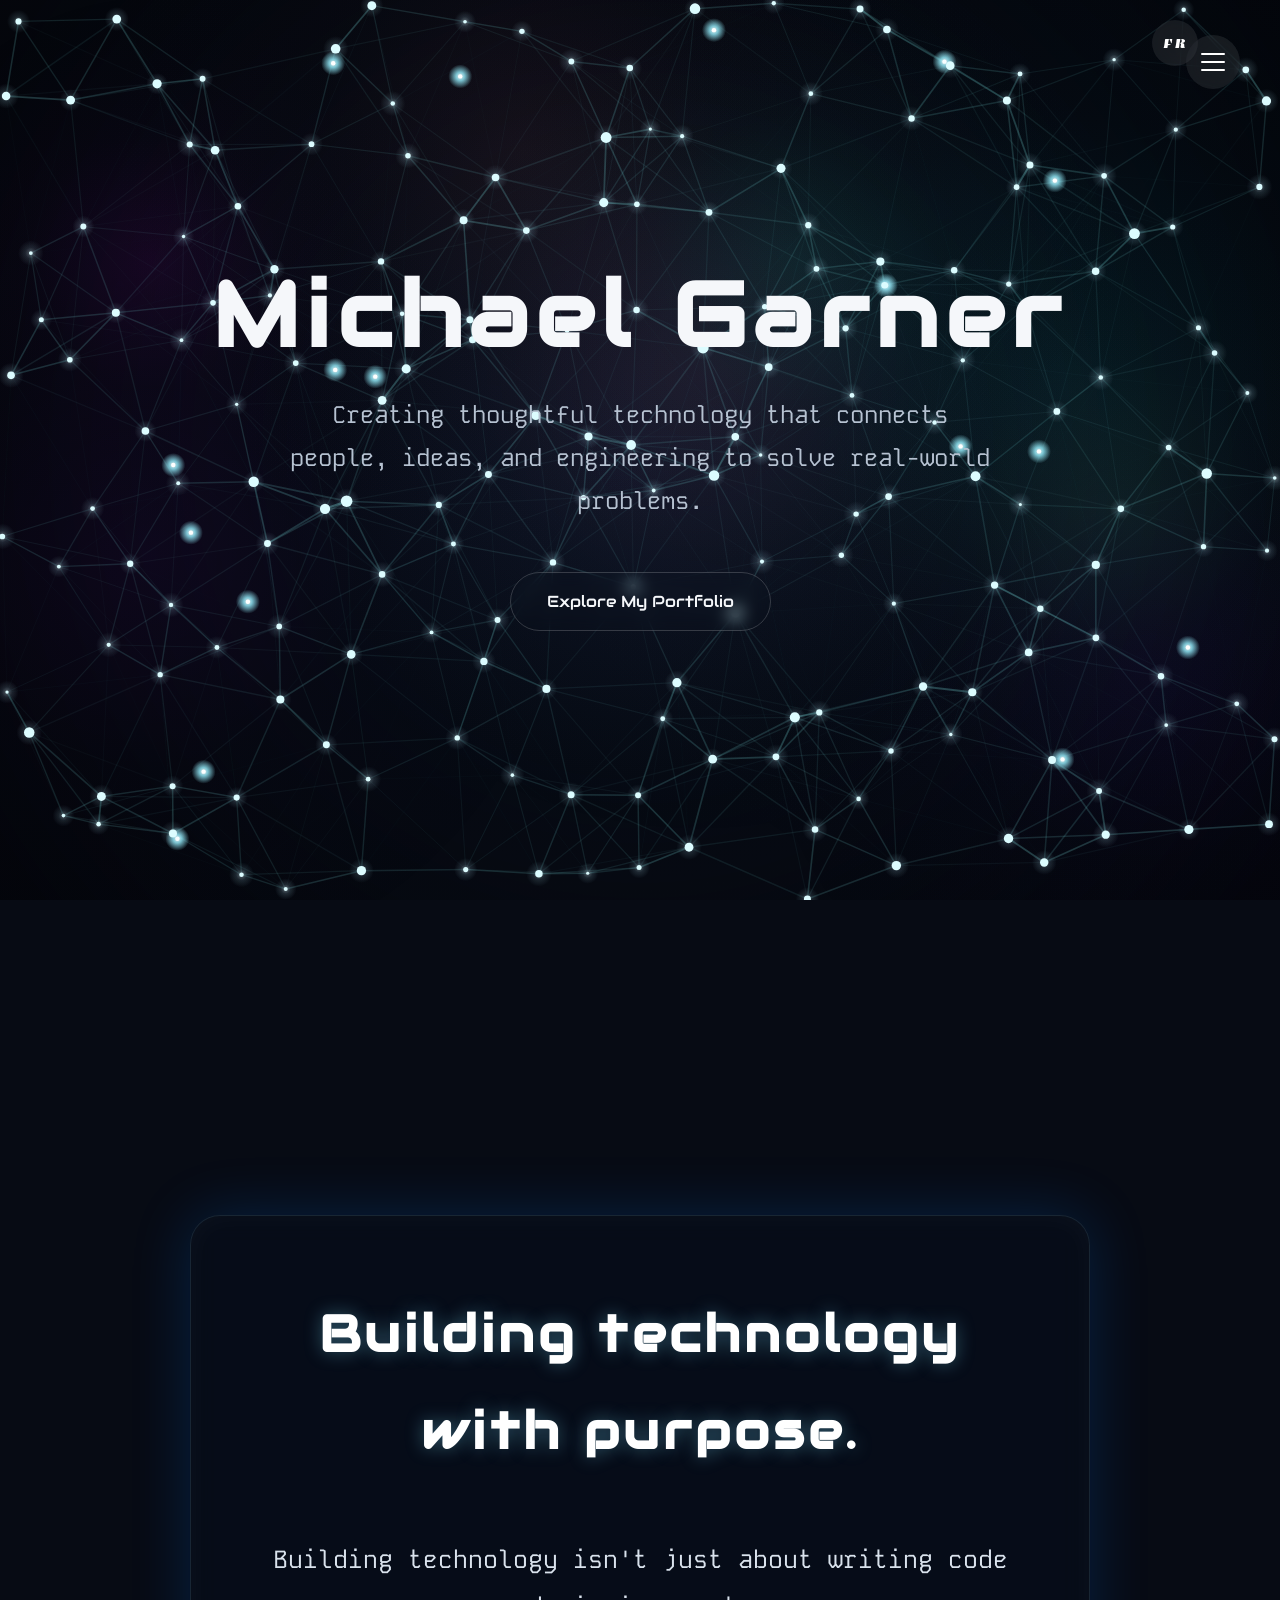
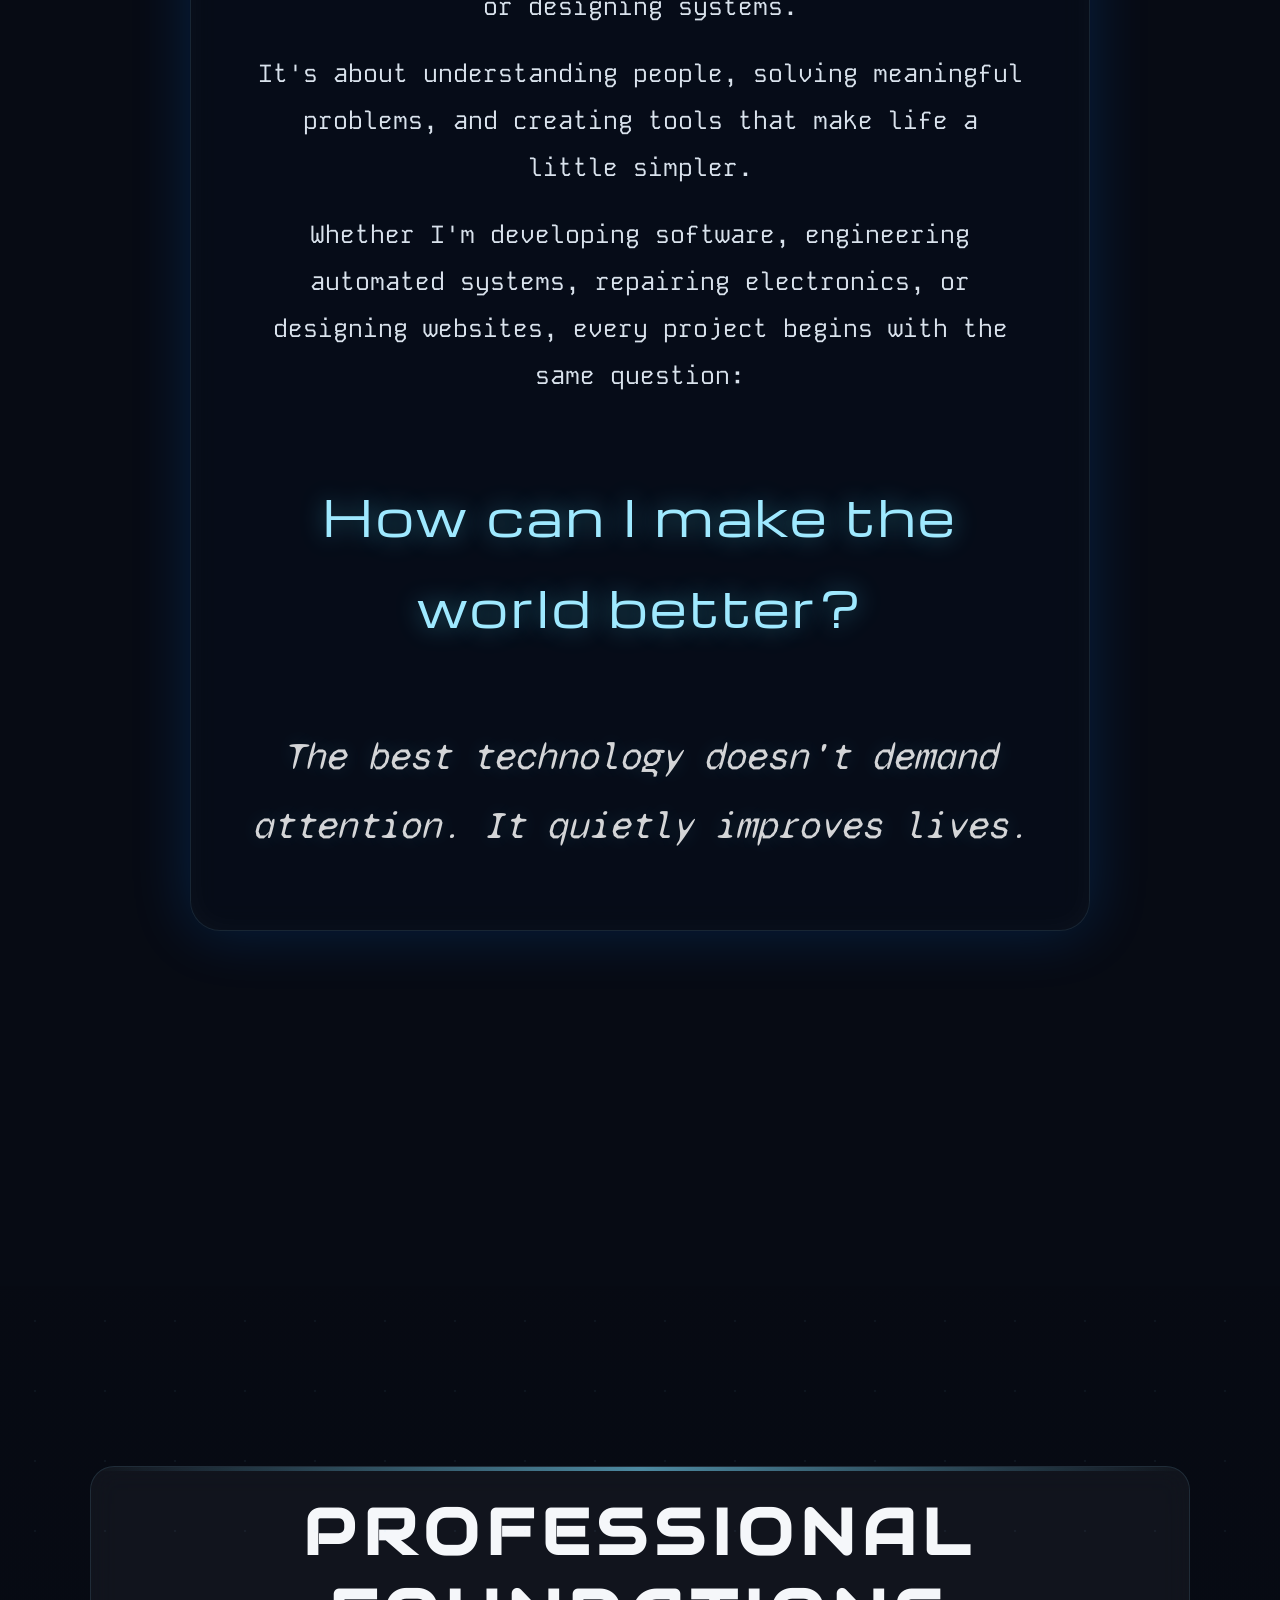
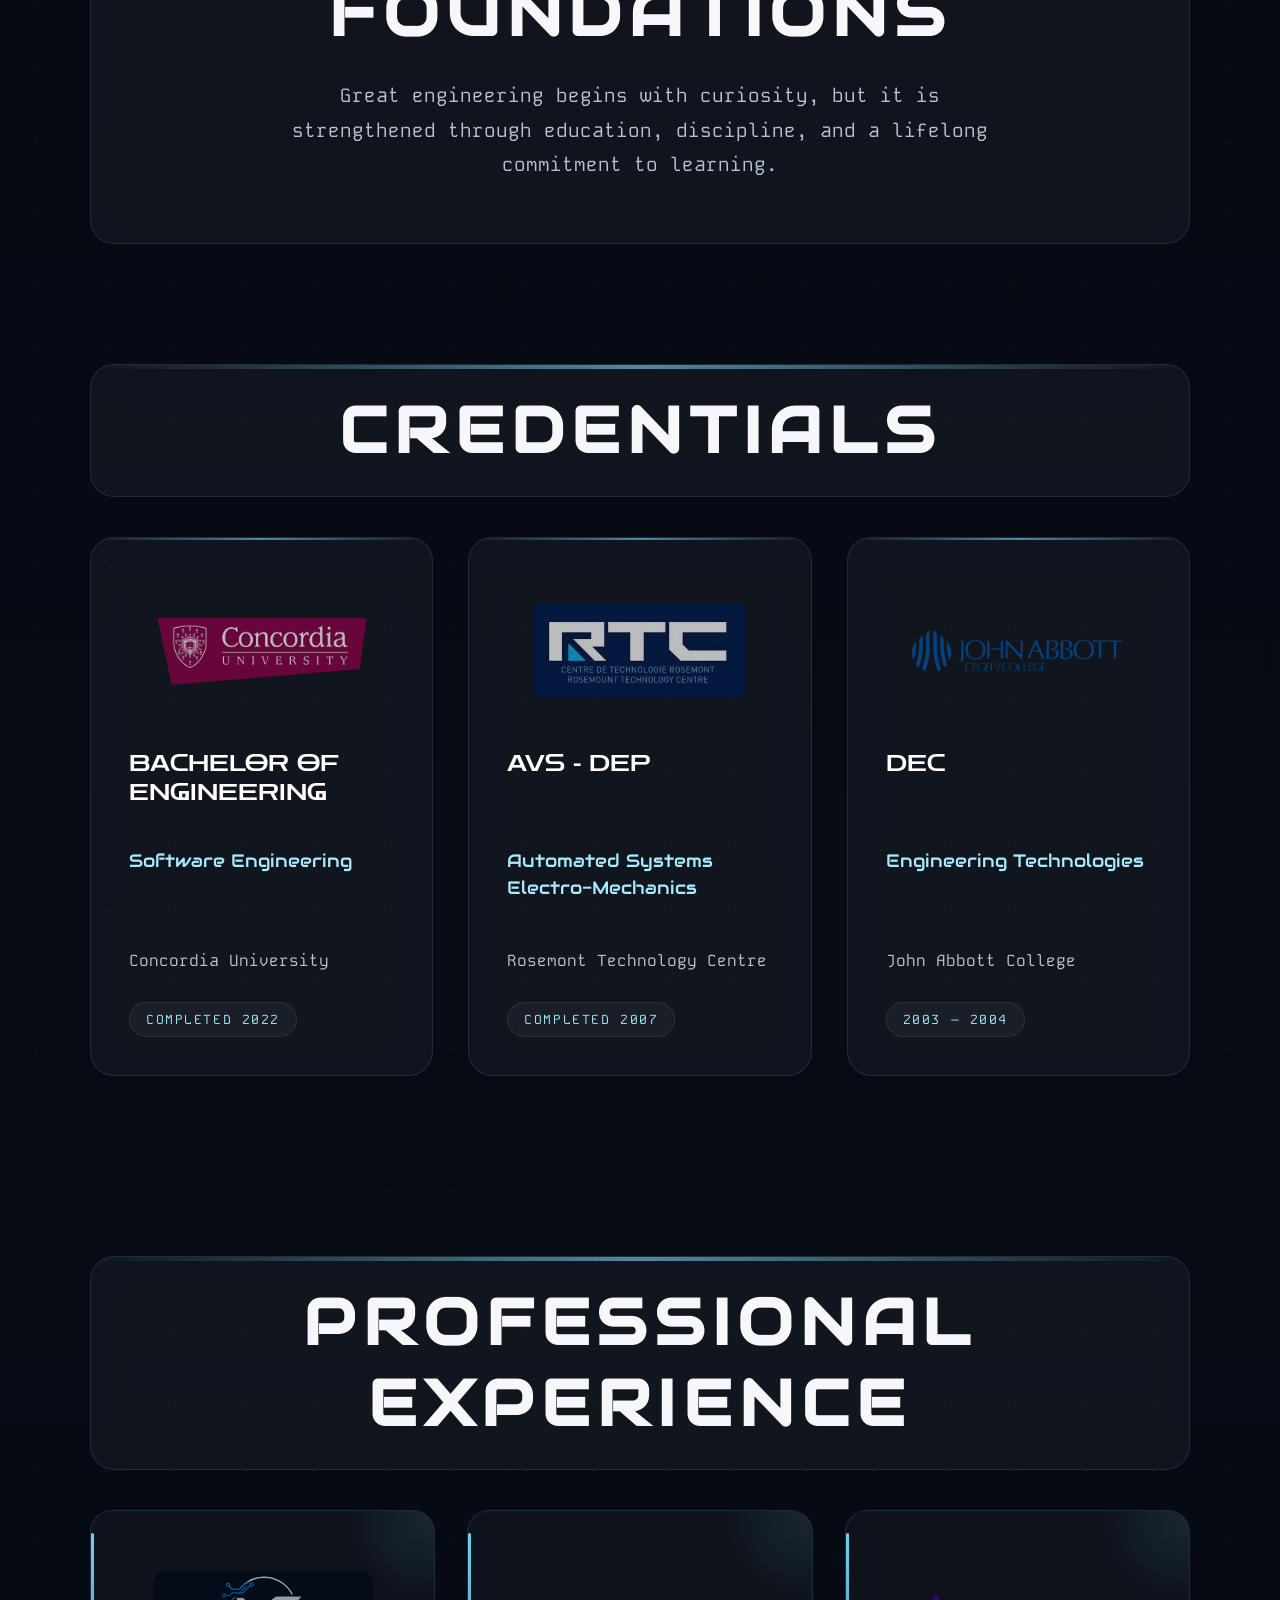
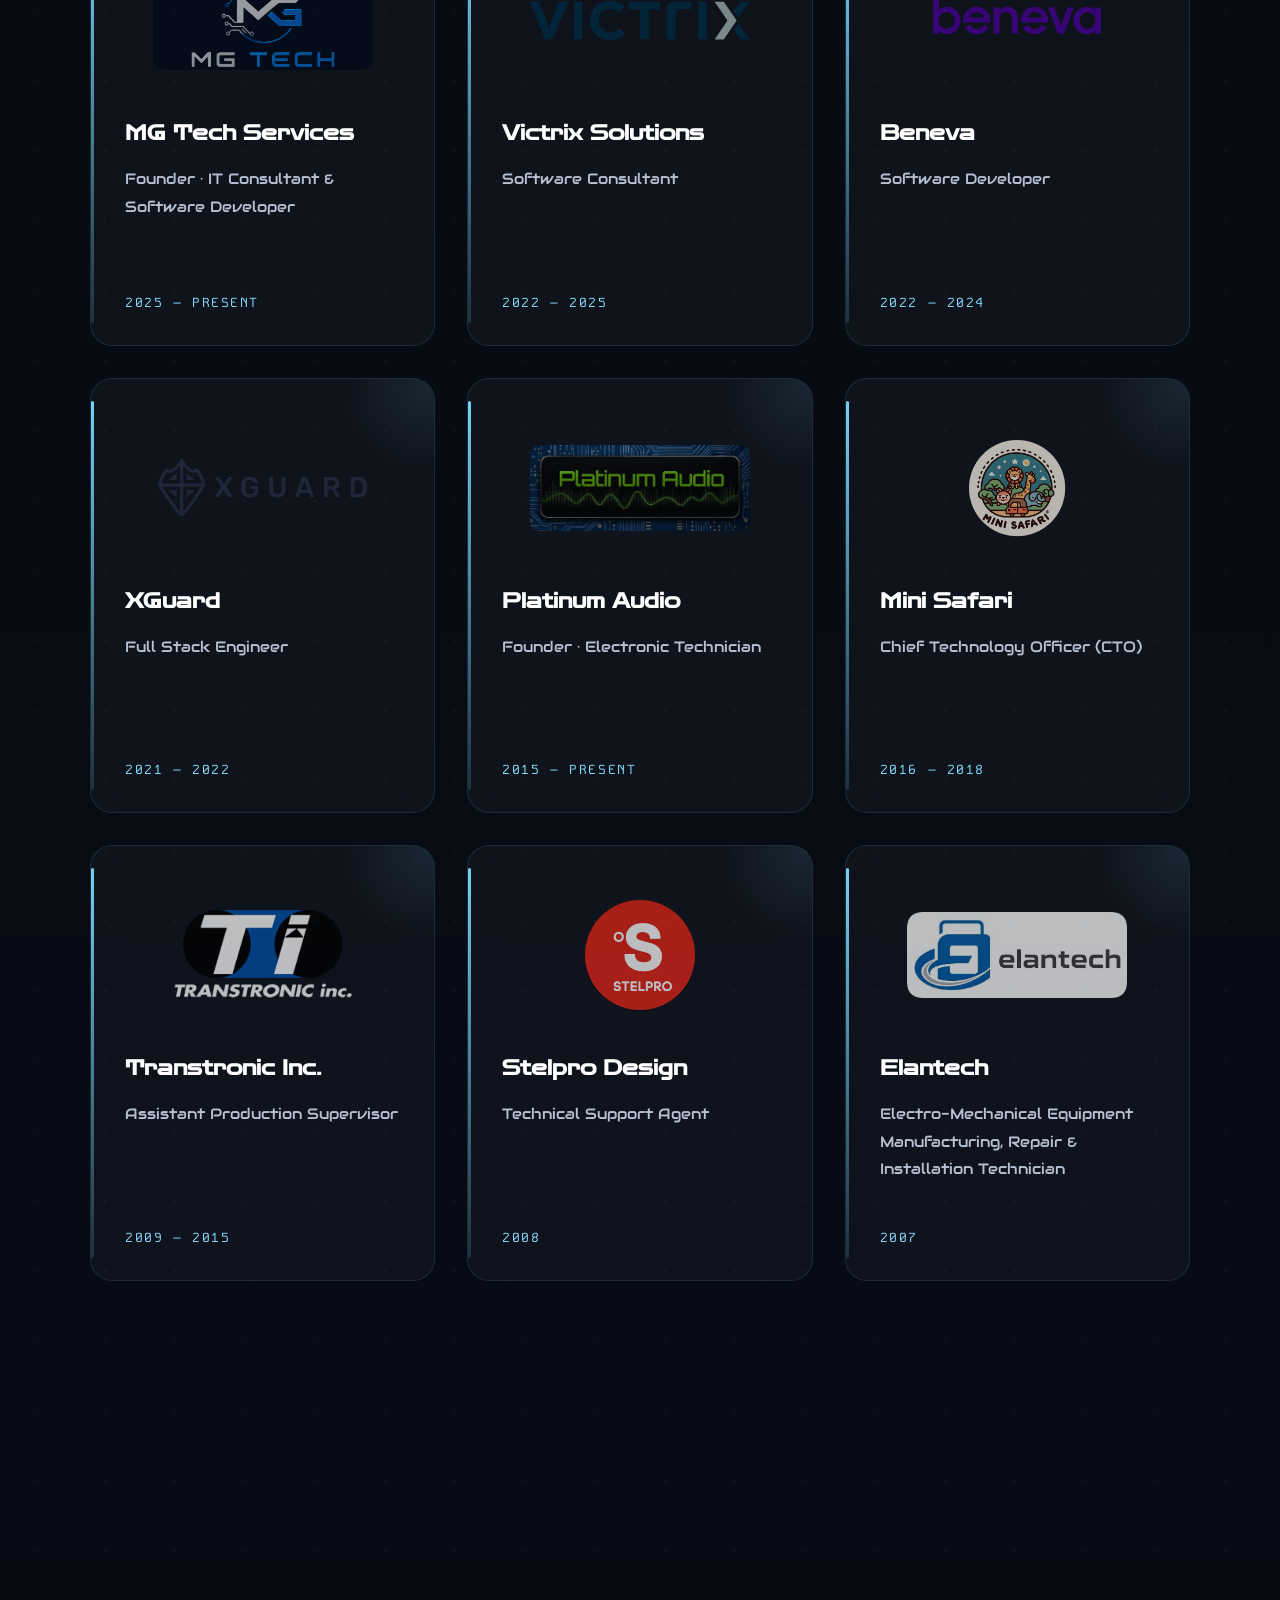
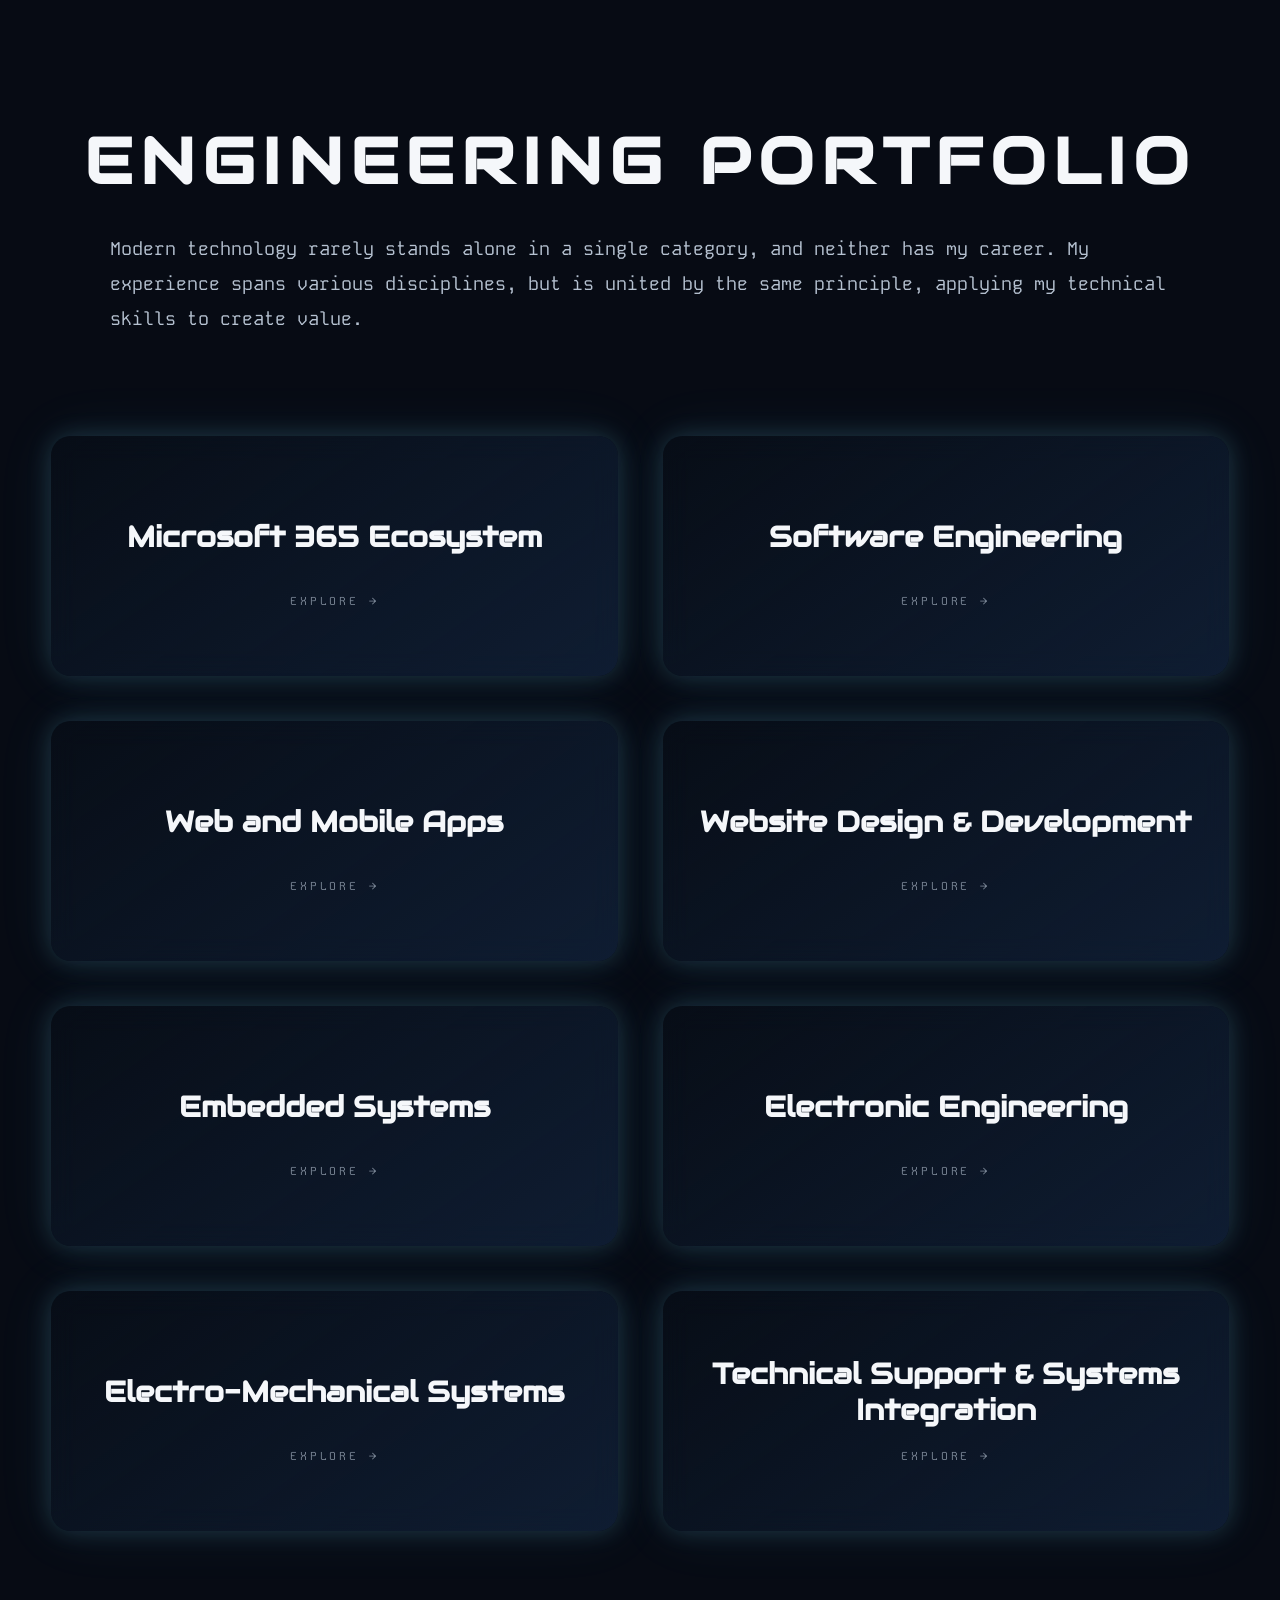
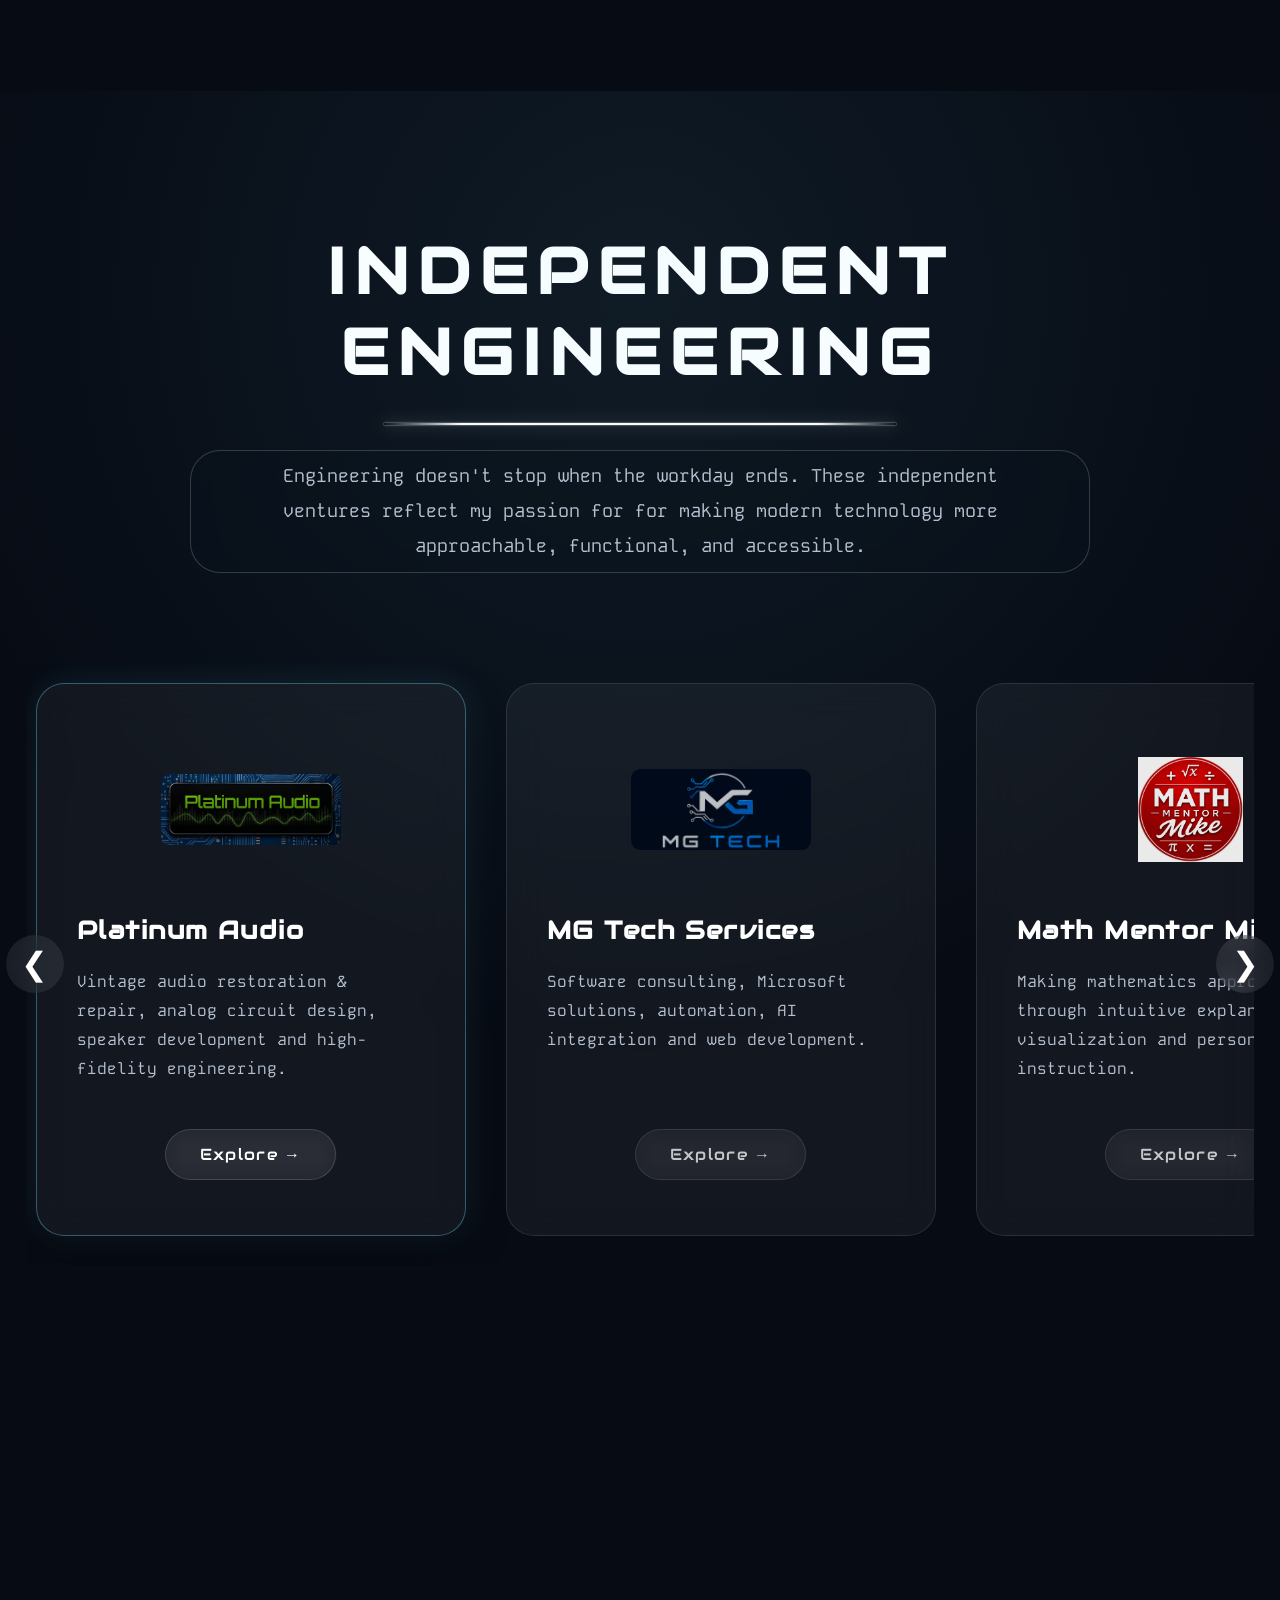
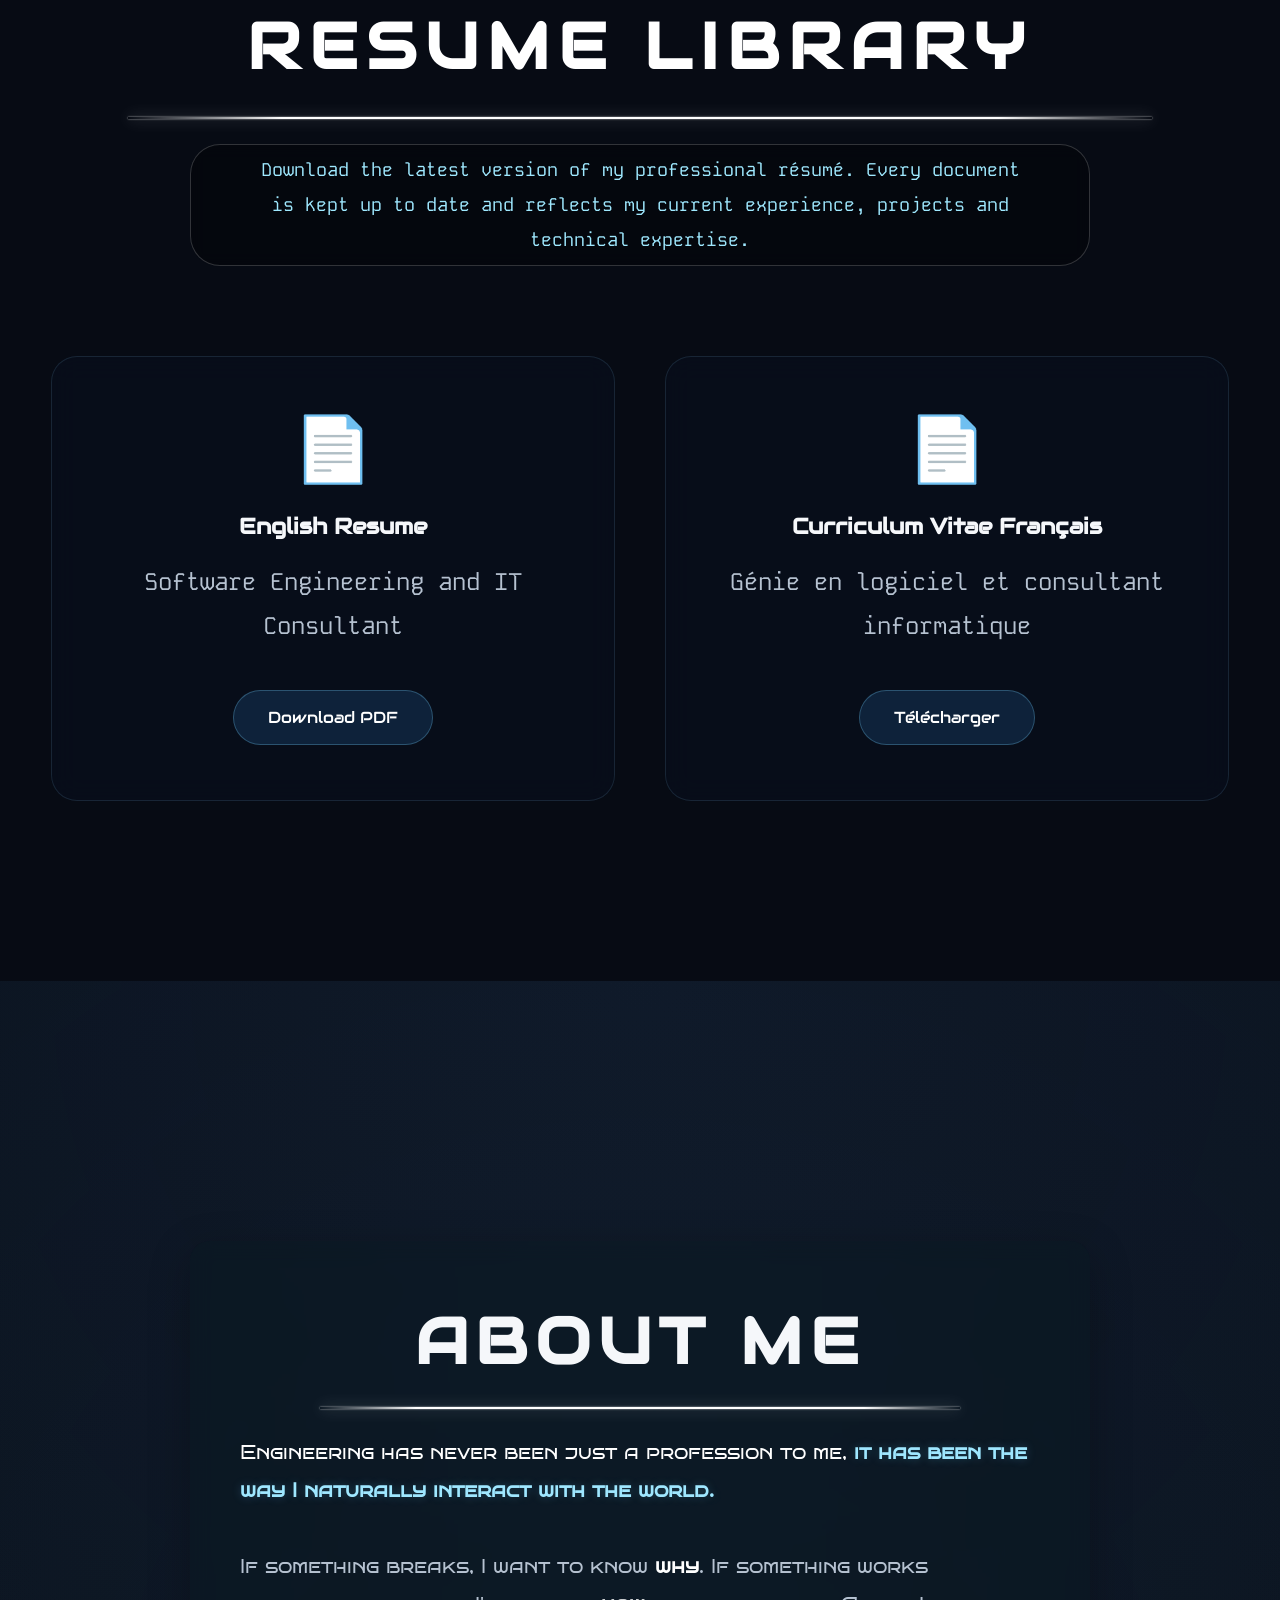
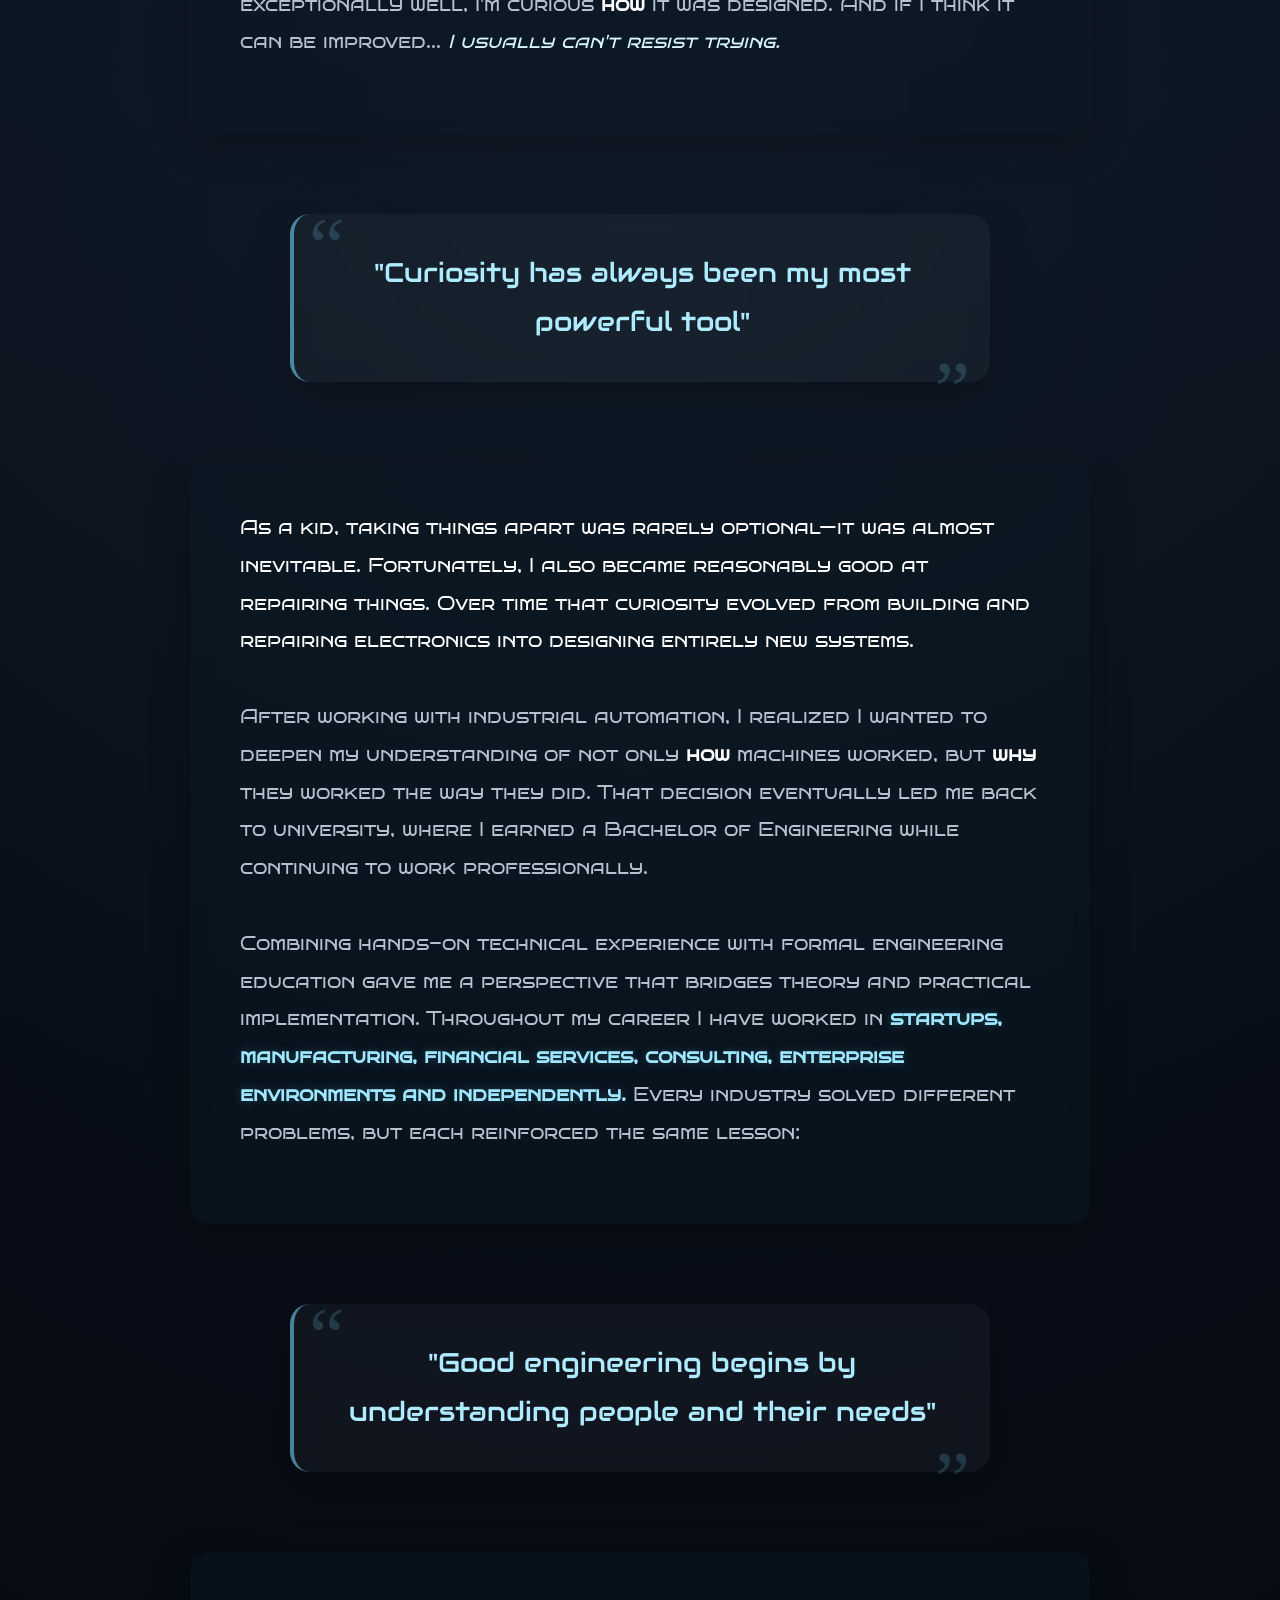
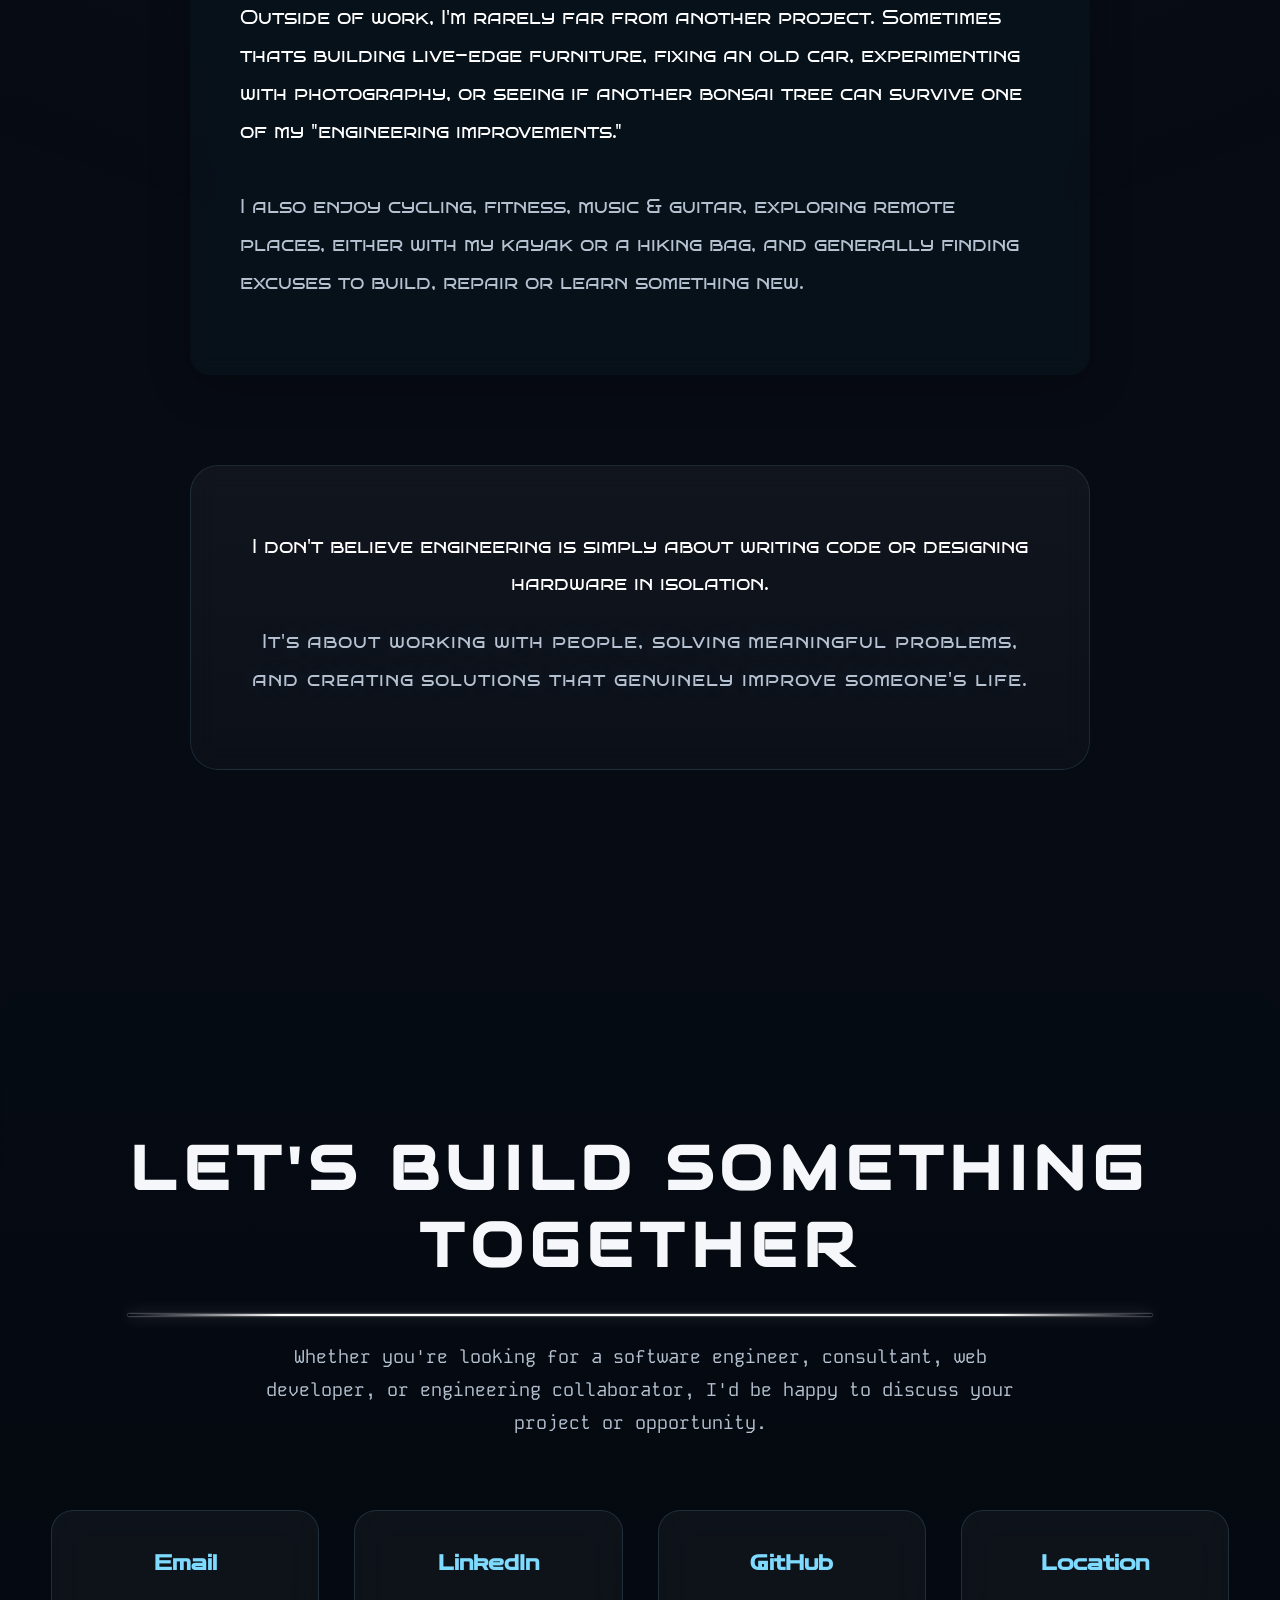
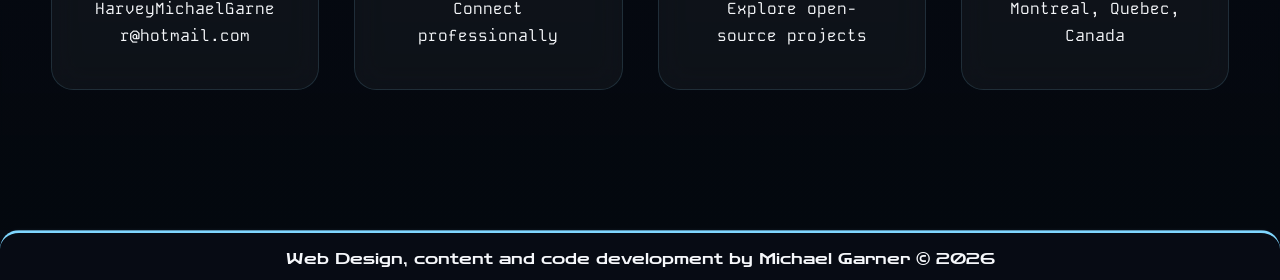
==== index.html @ c5f6f114 "mg tech site" ====
<html lang="en">

<head>
    <title>Michael Garner Resume | Software Engineer & Multi-Disciplinary Technologist</title>

    <meta name="viewport" content="width=device-width, initial-scale=1.0">

    <link rel="stylesheet" type="text/css" href="styles/content.css">
    <link rel="stylesheet" type="text/css" href="styles/hero.css">
    <link rel="stylesheet" type="text/css" href="styles/navigation_menu.css">
    <link rel="stylesheet" type="text/css" href="styles/introduction.css">
    <link rel="stylesheet" type="text/css" href="styles/professional_foundations_sections.css">
    <link rel="stylesheet" type="text/css" href="styles/credentials.css">
    <link rel="stylesheet" type="text/css" href="styles/work_xp.css">
    <link rel="stylesheet" type="text/css" href="styles/logos.css">
    <link rel="stylesheet" type="text/css" href="styles/projects.css">
    <link rel="stylesheet" type="text/css" href="styles/freelance.css">
    <link rel="stylesheet" type="text/css" href="styles/resume.css">
    <link rel="stylesheet" type="text/css" href="styles/about.css">
    <link rel="stylesheet" type="text/css" href="styles/contact.css">
    <link rel="stylesheet" type="text/css" href="styles/project_viewer.css">
    <link rel="stylesheet" type="text/css" href="styles/portfolio_animation.css">
    <!--
    <link rel="stylesheet" type="text/css" href="styles/honeycomb_animation.css">
    <link rel="stylesheet" type="text/css" href="styles/honeycomb_background.css">
    <link rel="stylesheet" type="text/css" href="styles/hex.css">
    -->
    <!-- Fonts -->
    <link rel="preconnect" href="https://fonts.googleapis.com">
    <link rel="preconnect" href="https://fonts.gstatic.com" crossorigin>
    <link href="https://fonts.googleapis.com/css2?family=Audiowide&display=swap" rel="stylesheet">
    <link href="https://fonts.googleapis.com/css2?family=Anta&display=swap" rel="stylesheet">
    <link href="https://fonts.googleapis.com/css2?family=Zen+Dots&display=swap" rel="stylesheet">
    <link href="https://fonts.googleapis.com/css2?family=Bruno+Ace+SC&display=swap" rel="stylesheet">
    <link href="https://fonts.googleapis.com/css2?family=Syne+Mono&display=swap" rel="stylesheet">
    <link
        href="https://fonts.googleapis.com/css2?family=Emblema+One&family=Kode+Mono:wght@400..700&family=Michroma&display=swap"
        rel="stylesheet">
    <link rel="canonical" href="https://mikeg3.github.io/ResumeV3.0/index.html">

    <!-- ==================================================
     BASIC META
=================================================== -->
    <meta charset="UTF-8">
    <meta name="viewport" content="width=device-width, initial-scale=1.0">
    <meta name="author" content="Michael Garner">
    <meta name="description"
        content="Michael Garner is a software engineer & multi-disciplinary technologist specializing in Microsoft Power Platform, SharePoint, engineering design, automation, cloud computing, and custom software development in Montreal, Canada.">
    <meta name="keywords"
        content="Michael Garner, Software Engineer, Power Platform, Microsoft 365, SharePoint, Power Apps, Power Automate, Engineering Portfolio, Automation, Montreal, Quebec, Canada">
    <meta name="robots" content="index, follow">
    <meta name="theme-color" content="#050816">

    <!-- ==================================================
     OPEN GRAPH - PREVIEW FOR SHARING SITE
=================================================== -->
    <meta property="og:type" content="website">
    <meta property="og:title" content="Michael Garner | Software Engineer">
    <meta property="og:description"
        content="Engineering thoughtful technology that connects people, ideas, and innovation through software development, automation, and modern engineering solutions.">
    <meta property="og:url" content="https://mikeg3.github.io/ResumeV3.0/index.html">
    <meta property="og:image" content="https://mikeg3.github.io/ResumeV3.0/index.html/images/favicons/MG Favicon.png">

    <!-- ==================================================
     TWITTER
=================================================== -->
    <meta name="twitter:card" content="summary_large_image">
    <meta name="twitter:title" content="Michael Garner | Software Engineer">
    <meta name="twitter:description"
        content="Engineering thoughtful technology through software, automation, and modern engineering design.">
    <meta name="twitter:image" content="https://mikeg3.github.io/ResumeV3.0/index.html/images/MG Favicon.png">

    <!-- ==================================================
     FAVICON
=================================================== -->
    <link rel="icon" type="image/png" href="images/favicons/favicon-96x96.png" sizes="96x96" />
    <link rel="icon" type="image/svg+xml" href="images/favicons/favicon.svg" />
    <link rel="shortcut icon" href="images/favicons/favicon.ico" />
    <link rel="apple-touch-icon" sizes="180x180" href="images/favicons/apple-touch-icon.png" />
    <link rel="manifest" href="images/favicons/site.webmanifest" />

</head>



<body>

    <!-- ==================================================================
         Animated Background Canvas -  (Rendered entirely with JavaScript)
    ==================================================================== -->
    <canvas id="networkCanvas"></canvas>

    <!-- Animated Geometry Background -->
    <div id="geometryBackground"></div>

    <!-- ===============================================================================================
         Optional Background Effects -Additional layers that can later be animated independently
        ================================================================================================ -->
    <div id="backgroundGlow"></div>
    <div id="backgroundGradient"></div>
    <div id="noiseOverlay"></div>

    <!-- FRENCH LANGUAGE LINK -->
    <a id="languageButton" href="indexFR.html" aria-label="Version française">
        FR
    </a>

    <!-- BURGER MENU FOR NAVIGATION -->
    <button id="menuButton" aria-label="Open navigation">
        <span></span>
        <span></span>
        <span></span>
    </button>

    <!-- ==========================================
                NAVIGATION MENU LINKS
        =========================================== -->
    <nav id="menuOverlay">
        <a href="index.html">Home</a>
        <a href="#credentials">Credentials</a>
        <a href="#experience">Proffesional Experience</a>
        <a href="#projects">Engineering Portfolio</a>
        <a href="#resume">Download Resumé</a>
        <a href="#about">About</a>
        <a href="#contact">Contact</a>
        <div class="menu-divider-line"></div>
        <a href="https://www.linkedin.com/in/michael-garner-08a668181/">LinkedIn</a>
        <a href="https://github.com/MikeG3">GitHub</a>
    </nav>


    <!-- ==========================================================
     HERO EXPERIENCE
      =========================================================== -->

    <header id="hero" data-scene="hero">

        <!-- ==========================================
         Hero Content
        =========================================== -->
        <section id="heroContent" class="fadeSection">

            <!-- Main Identity -->
            <h1 id="heroTitle" class="fadeSection">Michael Garner</h1>

            <!-- Short Mission Statement -->
            <p id="heroStatement" class="fadeSection">
                Creating thoughtful technology that connects people,
                ideas, and engineering to solve real-world problems.
            </p>

            <div id="heroButtons">
                <a href="#credentials" class="primaryButton">
                    Explore My Portfolio
                </a>
            </div>

        </section>


    </header>


    <div class="empty-space"></div>

    <!-- ==========================================================
            MAIN CONTENT
    =========================================================== -->

    <main>

        <!--==================================================
             INTRODUCTION
        ===================================================-->
        <section id="introduction" data-scene="hero">
            <div id="introductionContent">
                <h2 id="introductionHeading" class="fadeSection">Building technology with purpose.</h2>
                <p class="fadeSection">
                    Building technology isn't just about writing code or designing systems.
                </p>
                <p class="fadeSection">
                    It's about understanding people, solving meaningful problems,
                    and creating tools that make life a little simpler.
                </p>
                <p class=" fadeSection">
                    Whether I'm developing software, engineering automated systems,
                    repairing electronics, or designing websites, every project
                    begins with the same question:
                </p>
                <p class="question fadeSection">
                    How can I make the world better?
                </p>
                <blockquote id="introductionBlockquote" class="fadeSection">
                    The best technology doesn't demand attention.
                    It quietly improves lives.
                </blockquote>
            </div>
        </section>


        <div class="empty-space"></div>


        <!--==================================================
    PROFESSIONAL FOUNDATION - WORK XP & CREDENTIALS
===================================================-->
        <section id="professionalFoundation" data-scene="foundation">

            <div class="professionalFoundationContent">

                <div class="contentWidth">

                    <div class="section-intro main-intro" data-scene="intro">
                        <h2 class="foundationHeading">
                            Professional Foundations
                        </h2>

                        <p class="foundationSubtitle">
                            Great engineering begins with curiosity,
                            but it is strengthened through education,
                            discipline, and a lifelong commitment to learning.
                        </p>
                    </div>

                    <!--==================================================
            EDUCATION
        ===================================================-->
                    <div class="section-intro" data-scene="credentials">
                        <h2 class="foundationHeading">
                            Credentials
                        </h2>
                    </div>


                    <section id="credentials">
                        <div id="credentialsGrid">
                            <!--==================================================
                    Bachelor
                ===================================================-->
                            <article class="credentialCard">
                                <a class="credentialLogo" href="https://www.concordia.ca/" target="_blank"
                                    aria-label="Visit Concordia University">

                                    <img src="images/logos/concordialogoA.png" alt="Concordia University Logo">

                                </a>
                                <h3>
                                    BACHELOR OF ENGINEERING
                                </h3>
                                <p class="credentialProgram">
                                    Software Engineering
                                </p>
                                <p class="credentialSchool">
                                    Concordia University
                                </p>
                                <span class="credentialYear">
                                    Completed 2022
                                </span>
                            </article>

                            <!--==================================================
                    DEP
                ===================================================-->
                            <article class="credentialCard">
                                <a class="credentialLogo" href="https://www.rosemount-technology.qc.ca/" target="_blank"
                                    aria-label="Visit Rosemont Technology Center">
                                    <img src="images/logos/rtcLogo3.jpg" alt="Rosemont Technology Center Logo">
                                </a>
                                <h3>
                                    AVS - DEP
                                </h3>
                                <p class="credentialProgram">
                                    Automated Systems Electro-Mechanics
                                </p>
                                <p class="credentialSchool">
                                    Rosemont Technology Centre
                                </p>
                                <span class="credentialYear">
                                    Completed 2007
                                </span>
                            </article>
                            <!--==================================================
                    DEC
                ===================================================-->
                            <article class="credentialCard">
                                <a class="credentialLogo" href="https://johnabbott.qc.ca/" target="_blank"
                                    aria-label="Visit John Abbott College">
                                    <img src="images/logos/JACLogo.png" alt="John Abbott College Logo">
                                </a>
                                <h3>
                                    DEC
                                </h3>
                                <p class="credentialProgram">
                                    Engineering Technologies
                                </p>
                                <p class="credentialSchool">
                                    John Abbott College
                                </p>
                                <span class="credentialYear">
                                    2003 – 2004
                                </span>
                            </article>

                        </div>
                    </section>


                </div>


                <!--==================================================
    PROFESSIONAL EXPERIENCE
===================================================-->
                <section id="experience">

                    <div class="contentWidth">

                        <div class="section-intro">
                            <h2 class="foundationHeading">
                                Professional Experience
                            </h2>
                        </div>

                        <div id="experienceGrid">

                            <article class="experienceCard">
                                <a class="credentialLogo" href="MGTech.html" target="_blank"
                                    aria-label="Visit MG Tech - IT Consulting and Software Developpment">
                                    <img class="rectLogo" src="images/logos/MGTechLogo.png" alt="MG Tech Logo">
                                </a>
                                <h3>MG Tech Services</h3>
                                <p>Founder · IT Consultant & Software Developer</p>
                                <span>2025 – Present</span>
                            </article>

                            <article class="experienceCard">
                                <a class="credentialLogo" href="https://www.victrix.ca/en/" target="_blank"
                                    aria-label="Visit Victrix IT Solutions Inc.">
                                    <img src="images/logos/VictrixLogo.SVG" alt="Victrix Logo">
                                </a>
                                <h3>Victrix Solutions</h3>
                                <p>Software Consultant</p>
                                <span>2022 – 2025</span>
                            </article>

                            <article class="experienceCard">
                                <a class="credentialLogo" href="https://www.beneva.ca/en" target="_blank"
                                    aria-label="Visit Beneva Insurance">
                                    <img src="images/logos/beneva.png" alt="Beneva Logo">
                                </a>
                                <h3>Beneva</h3>
                                <p>Software Developer</p>
                                <span>2022 – 2024</span>
                            </article>

                            <article class="experienceCard">
                                <a class="credentialLogo" href="https://www.xguard.ca/" target="_blank"
                                    aria-label="Visit X Guard Security">
                                    <img src="images/logos/xguardlogo.svg" alt="X Guard Logo">
                                </a>
                                <h3>XGuard</h3>
                                <p>Full Stack Engineer</p>
                                <span>2021 – 2022</span>
                            </article>

                            <article class="experienceCard">
                                <a class="credentialLogo" href="https://mikeg3.github.io/PlatinumAudio/" target="_blank"
                                    aria-label="Visit Platinum Audio Labs Montreal">
                                    <img class="rectLogo" src="images/logos/PlatinumAudioLogo2.png"
                                        alt="Platinum Audio Logo">
                                </a>
                                <h3>Platinum Audio</h3>
                                <p>Founder · Electronic Technician</p>
                                <span>2015 – Present</span>
                            </article>

                            <article class="experienceCard">
                                <a class="credentialLogo" href="https://stuffyrider.com/" target="_blank"
                                    aria-label="Visit Stuffy Rider Motorized Plush Toys which acquired Mini Safari">
                                    <img class="circleLogo" src="images/logos/minisafarilogo.png"
                                        alt="Mini Safari Logo">
                                </a>
                                <h3>Mini Safari</h3>
                                <p>Chief Technology Officer (CTO)</p>
                                <span>2016 – 2018</span>
                            </article>

                            <article class="experienceCard">
                                <a class="credentialLogo" href="https://www.ekyrail.com/en" target="_blank"
                                    aria-label="Visit Ekyrail">
                                    <img class="tilogo" src="images/logos/TranstronicLogo.png" alt="Transtronic Logo">
                                </a>
                                <h3>Transtronic Inc.</h3>
                                <p>Assistant Production Supervisor</p>
                                <span>2009 – 2015</span>
                            </article>

                            <article class="experienceCard">
                                <a class="credentialLogo" href="https://www.stelpro.com/" target="_blank"
                                    aria-label="Visit Stelpro">
                                    <img class="circleLogo" src="images/logos/stelprologoc.png" alt="Stelpro Logo">
                                </a>
                                <h3>Stelpro Design</h3>
                                <p>Technical Support Agent</p>
                                <span>2008</span>
                            </article>

                            <article class="experienceCard" data-scene="end-of-work-XP">
                                <a class="credentialLogo">
                                    <img class="rectLogo" src="images/logos/ElantechLogo.png" alt="Elantech Logo">
                                </a>
                                <h3>Elantech</h3>
                                <p>Electro-Mechanical Equipment Manufacturing, Repair & Installation Technician</p>
                                <span>2007</span>
                            </article>

                        </div>

                    </div>

                </section>


            </div> <!-- CONTENT WITH ANIMATED CUBES -->

        </section>
        <!--==================================================
            ENGINEERING PORTFOLIO
===================================================-->
        <!--==================================================
    ENGINEERING SCENE
===================================================-->
        <section id="projects" data-scene="projects">

            <div id="engineeringScene">
                <canvas id="engineeringCanvas"></canvas>
            </div>

            <div class="projectsContent">

                <h2 class="sectionTitle">
                    Engineering Portfolio
                </h2>
                <p class="sectionIntro">
                    Modern technology rarely stands alone in a single category, and neither has my career. 
                    My experience spans various disciplines, but is united by the same principle,
                    applying my technical skills to create value.
                </p>



                <div id="projectGrid">

                    <!--==================================================
    MICROSOFT ECOSYSTEM
===================================================-->
                    <article class="projectCard" data-project="microsoft">
                        <div class="projectImage">
                            <h3>
                                Microsoft 365 Ecosystem
                            </h3>
                            <p class="projectHint">
                                Explore →
                            </p>
                        </div>
                        <div class="projectDetails">
                            <div class="projectBody">
                                <p>
                                    Enterprise software solutions developed using Microsoft's
                                    cloud platform, automation tools and AI technologies.
                                </p>
                                <ul class="projectList">
                                    <li>Business automation using Microsoft Power Platform.</li>
                                    <li>Custom SharePoint site development</li>
                                    <li>PowerShell scripting for automation and data integrity</li>
                                    <li>Workflow solutions with Power Apps and Power Automate</li>
                                    <li>AI chatbot development with Microsoft Copilot Studio.</li>
                                    <li>Data architecture and collaboration tools</li>
                                </ul>
                                <div class="technologyTags">
                                    <span>Microsoft 365</span>
                                    <span>PowerShell</span>
                                    <span>SharePoint Online</span>
                                    <span>SPFx</span>
                                    <span>Power Platform</span>
                                    <span>Power Apps</span>
                                    <span>Power Automate</span>
                                    <span>Power BI</span>
                                    <span>Power Virtual Agents</span>
                                    <span>Copilot Studio</span>
                                    <span>Azure</span>
                                    <span>Dataverse</span>
                                    <span>C#</span>
                                    <span>.NET</span>
                                    <span>ShareGate</span>
                                </div>
                            </div>
                        </div>
                    </article>

                    <article class="projectCard" data-project="software">
                        <div class="projectImage">
                            <h3>
                                Software Engineering
                            </h3>
                            <p class="projectHint">
                                Explore →
                            </p>
                        </div>
                        <div class="projectDetails">
                            <div class="projectBody">
                                <p>
                                    Building efficient algorithms, creating programming tools,
                                    and developing systems that transform information into meaningful results.
                                    These projects emphasize problem solving, architecture, and clean software
                                    design.
                                </p>
                                <ul class="projectList">
                                    <li><a href="https://github.com/MikeG3/COMP-479-Project-3-Webcrawl-and-Indexer">
                                            Web crawler and web scraper</a></li>
                                    <li><a
                                            href="https://github.com/MikeG3/BM25-Search/tree/master/COMP%20479%20Project%202%20BM25%20Search/src">Information
                                            search & data indexer</a></li>
                                    <li><a
                                            href="https://github.com/MikeG3/COMP-442-COMPILER-DESIGN-FINAL-PROJECT-V1/tree/master/SOEN442_Compiler_V1.0">Front
                                            end compiler - custom OOP language</a></li>
                                    <li><a href="https://github.com/MikeG3/Client-Server-IRC">IRC chat
                                            system</a>
                                    </li>
                                    <li>Enterprise accounting and record management system</li>
                                    <li>SQL database design and activity logging</li>
                                </ul>
                                <div class="technologyTags">
                                    <span>Java</span>
                                    <span>JSoup</span>
                                    <span>Python</span>
                                    <span>C</span>
                                    <span>C++</span>
                                    <span>Assembly</span>
                                    <span>SQL</span>
                                    <span>kfG edit</span>
                                    <span>Socket Programming</span>
                                    <span>Multithreading</span>
                                </div>
                            </div>
                        </div>
                    </article>

                    <article class="projectCard" data-project="apps">
                        <div class="projectImage">
                            <h3>
                                Web and Mobile Apps
                            </h3>
                            <p class="projectHint">
                                Explore →
                            </p>
                        </div>
                        <div class="projectDetails">
                            <div class="projectBody">
                                <p>
                                    Designing and developing software applications for the web and mobile 
                                    platforms.
                                </p>
                                <ul class="projectList">
                                    <li>Full-stack web, mobile and embedded system development</li>
                                    <li><a href="https://github.com/abirshah/fullStack-Developer">Video
                                            monitoring
                                            application with AI object detection</a></li>
                                    <li><a href="https://mikeg3.github.io/Microphone-Spectrum-Analyzer/">Audio
                                            Frequency
                                            Spectrum Analyzer</a></li>
                                    <li><a href="https://github.com/MikeG3/CONPASS">Interactive map mobile
                                            application</a></li>
                                    <li><a href="https://github.com/christopherdufort/PythonDjangoBookStore">In
                                            house
                                            and client facing web app for inventory and stock</a></li>
                                </ul>
                                <div class="technologyTags">
                                    <span>Flask</span>
                                    <span>Django</span>
                                    <span>React</span>
                                    <span>React Native</span>
                                    <span>Flutter</span>
                                    <span>Expo</span>
                                    <span>Python</span>
                                    <span>Raspberry Pi</span>
                                    <span>Linux</span>
                                    <span>HTML</span>
                                    <span>CSS</span>
                                    <span>SQL</span>
                                    <span>mySQL</span>
                                    <span>NumPy</span>
                                    <span>PyTorch</span>
                                    <span>OpenCV</span>
                                    <span>Yolov4</span>
                                </div>
                            </div>
                        </div>
                    </article>

                    <article class="projectCard" data-project="web">
                        <div class="projectImage">
                            <h3>
                                Website Design & Development
                            </h3>
                            <p class="projectHint">
                                Explore →
                            </p>
                        </div>
                        <div class="projectDetails">
                            <div class="projectBody">
                                <p>
                                    Interactive websites and web applications built using
                                    modern frontend technologies, responsive design,
                                    SEO practices and analytics.
                                </p>
                                <ul class="projectList">
                                    <li><a href="https://mikeg3.github.io/Paddles/">Where The Water Leads</a>
                                    </li>
                                    <li><a href="https://mikeg3.github.io/AlloMoving/">Allo Moving</a></li>
                                    <li><a href="https://mikeg3.github.io/PlatinumAudio/">Platinum Audio</a>
                                    </li>
                                    <li><a href="https://ProMotionMArine.com">Pro Motion Marine</a></li>
                                    <li><a href="https://mikeg3.github.io/ResumeV3.0">Michael Garner Engineering
                                            Portfolio</a></li>
                                </ul>
                                <div class="technologyTags">
                                    <span>HTML5</span>
                                    <span>CSS3</span>
                                    <span>JavaScript</span>
                                    <span>PHP</span>
                                    <span>SQL</span>
                                    <span>SEO</span>
                                    <span>Analytics</span>
                                    <span>DNS</span>
                                </div>
                            </div>
                        </div>
                    </article>

                    <article class="projectCard" data-project="embedded">
                        <div class="projectImage">
                            <h3>
                                Embedded Systems
                            </h3>
                            <p class="projectHint">
                                Explore →
                            </p>
                        </div>
                        <div class="projectDetails">
                            <div class="projectBody">
                                <p>
                                    Integrating software with intelligent hardware to create reliable,
                                    real-world systems. These projects combine sensors, controllers,
                                    networking, and embedded computing to automate physical devices.
                                </p>
                                <ul class="projectList">
                                    <li>AI-based intelligent access control system</li>
                                    <li>Raspberry Pi automation and GPIO control</li>
                                    <li>Backend and opertating system automation</li>
                                    <li>Networking and real-time device control</li>
                                    <li>Computer vision with real-time object detection</li>
                                    <li>Industrial firmware migration and embedded utilities</li>
                                    <li>Industrial automation and control systems</li>
                                </ul>
                                <div class="technologyTags">
                                    <span>Python</span>
                                    <span>Raspberry Pi</span>
                                    <span>OpenCV</span>
                                    <span>Linux</span>
                                    <span>GPIO</span>
                                    <span>Embedded Systems</span>
                                    <span>Computer Vision</span>
                                </div>
                            </div>
                        </div>
                    </article>


                    <article class="projectCard" data-project="electronic">
                        <div class="projectImage">
                            <h3>
                                Electronic Engineering
                            </h3>
                            <p class="projectHint">
                                Explore →
                            </p>
                        </div>
                        <div class="projectDetails">
                            <div class="projectBody">
                                <p>
                                    Designing, restoring, and improving electronic systems with an
                                    emphasis on precision, reliability, and high-performance analog
                                    circuit design.
                                </p>
                                <ul class="projectList">
                                    <li>High-fidelity audio preamplifier development</li>
                                    <li>Linear AC/DC power supply design</li>
                                    <li>Vintage audio restoration and modernization</li>
                                    <li>Circuit troubleshooting and performance optimization</li>
                                    <li>Electronic testing and calibration</li>
                                </ul>
                                <div class="technologyTags">
                                    <span>Analog Circuits</span>
                                    <span>Digital/Logic Circuits</span>
                                    <span>Circuit Design</span>
                                    <span>Electronic Assembly</span>
                                    <span>Signal Analysis</span>
                                    <span>Linear Power Supplies</span>
                                    <span>Digital Power Supplies</span>
                                    <span>Though-Hole & SMD Soldering</span>
                                </div>
                            </div>
                        </div>
                    </article>


                    <article class="projectCard" data-project="mechanical">
                        <div class="projectImage">
                            <h3>
                                Electro-Mechanical Systems
                            </h3>
                            <p class="projectHint">
                                Explore →
                            </p>
                        </div>
                        <div class="projectDetails">
                            <div class="projectBody">
                                <p>
                                    Developing and supporting systems where mechanics, electronics,
                                    and software work together to automate industrial equipment and
                                    intelligent products.
                                </p>
                                <ul class="projectList">
                                    <li>Industrial packaging machine manufacturing and repair</li>
                                    <li>Motorized plush toy design and system integration</li>
                                    <li>PLC programming and industrial automation</li>
                                    <li>Machine installation, diagnostics and commissioning</li>
                                    <li>Custom electro-mechanical equipment development</li>
                                </ul>
                                <div class="technologyTags">
                                    <span>PLC Programming</span>
                                    <span>PID Control Systems</span>
                                    <span>Industrial Automation</span>
                                    <span>Motors & Controls</span>
                                    <span>Mechanical Alignment</span>
                                    <span>Pneumatics</span>
                                    <span>Hydraulics</span>
                                    <span>Sensors</span>
                                    <span>Mechanical Systems</span>
                                    <span>System Integration</span>
                                    <span>Machining</span>
                                    <span>Welding</span>
                                </div>
                            </div>
                        </div>
                    </article>


                    <article class="projectCard" data-project="support">
                        <div class="projectImage">
                            <h3>
                                Technical Support & Systems Integration
                            </h3>
                            <p class="projectHint">
                                Explore →
                            </p>
                        </div>
                        <div class="projectDetails">
                            <div class="projectBody">
                                <p>
                                    Helping organizations successfully adopt new technologies through
                                    deployment, troubleshooting, user training, and system integration
                                    across enterprise and industrial environments.
                                </p>
                                <ul class="projectList">
                                    <li>Microsoft 365 deployment and user adoption</li>
                                    <li>Microsoft Copilot and AI productivity training</li>
                                    <li>SharePoint migration and end-user support</li>
                                    <li>Technical support for commercial heating systems</li>
                                    <li>Industrial equipment installation and commissioning</li>
                                </ul>
                                <div class="technologyTags">
                                    <span>Microsoft 365</span>
                                    <span>SharePoint</span>
                                    <span>Copilot</span>
                                    <span>Power Platform</span>
                                    <span>Troubleshooting</span>
                                    <span>Training</span>
                                    <span>Systems Integration</span>
                                </div>
                            </div>
                        </div>
                    </article>

                </div>

            </div>
        </section>




        <!--==================================================
            FREELANCE SECTION
===================================================-->
        <!--==================================================
    INDEPENDENT ENGINEERING
===================================================-->
        <section id="independentEngineering" data-scene="freelance">

            <div class="contentWidth">
                <h2 class="sectionTitle">
                    Independent Engineering
                </h2>
                <div class="divider-line"></div>
                <p class="sectionIntro">
                    Engineering doesn't stop when the workday ends.
                    These independent ventures reflect my passion for
                    for making modern technology more approachable, functional, 
                    and accessible.
                </p>
            </div>

            <!--==============================================
        BRAND SHOWCASE
    ===============================================-->
            <div id="brandShowcase">
                <!-- Left Scroll Button -->
                <button class="showcaseArrow leftArrow" aria-label="Previous Brand">
                    &#10094;
                </button>

                <!--==========================================
            HORIZONTAL CARD CONTAINER
        ===========================================-->
                <div id="brandScroller">
                    <!--======================================
                PLATINUM AUDIO
            ======================================-->
                    <article class="brandCard">
                        <a href="platinum-audio.html" class="brandLogoLink">
                            <img src="images/logos/PlatinumAudioLogo2.png" alt="Platinum Audio Logo"
                                class="brandLogoRect">
                        </a>
                        <h3>
                            Platinum Audio
                        </h3>
                        <p>
                            Vintage audio restoration & repair, analog circuit
                            design, speaker development and high-fidelity
                            engineering.
                        </p>
                        <a href="https://mikeg3.github.io/PlatinumAudio/" class="brandExploreButton">
                            Explore →
                        </a>
                    </article>

                    <!--======================================
                MG TECH SERVICES
            ======================================-->
                    <article class="brandCard">
                        <a href="MGTech.html" class="brandLogoLink">
                            <img src="images/logos/MGTechLogo.png" alt="MG Tech Services Logo" class="brandLogoRect">
                        </a>
                        <h3>
                            MG Tech Services
                        </h3>
                        <p>
                            Software consulting, Microsoft solutions,
                            automation, AI integration and web
                            development.
                        </p>
                        <a href="MGTech.html" class="brandExploreButton">
                            Explore →
                        </a>
                    </article>

                    <!--======================================
                MATH MENTOR MIKE
            ======================================-->
                    <article class="brandCard">
                        <a href="MathMentorMike.html" class="brandLogoLink">
                            <img src="images/logos/MathMentorMikeLogo.png" alt="Math Mentor Mike Logo"
                                class="brandLogoMath">
                        </a>
                        <h3>
                            Math Mentor Mike
                        </h3>
                        <p>
                            Making mathematics approachable through
                            intuitive explanations, visualization and
                            personalized instruction.
                        </p>
                        <a href="MathMentorMike.html" class="brandExploreButton">
                            Explore →
                        </a>
                    </article>

                    <!--======================================
                MINI SAFARI
            ======================================-->
                    <article class="brandCard">
                        <a href="MiniSafari.html" class="brandLogoLink">
                            <img src="images/logos/minisafarilogo.png" alt="Mini Safari Logo" class="brandLogo">
                        </a>
                        <h3>
                            Mini Safari
                        </h3>
                        <p>
                            Mechanical assembly, electronics,
                            automation and product engineering for
                            interactive motorized systems.
                        </p>
                        <a href="MiniSafari.html" class="brandExploreButton">
                            Explore →
                        </a>
                    </article>
                </div>

                <!-- Right Scroll Button -->
                <button class="showcaseArrow rightArrow" aria-label="Next Brand">
                    &#10095;
                </button>

            </div>

        </section>



        <!--==================================================
    RESUME LIBRARY
==================================================-->
        <section id="resume" data-scene="resume">

            <div class="resumeContent">
                <h2 class="sectionTitle">
                    Resume Library
                </h2>
                <div class="divider-line-resume"></div>
                <p class="sectionIntro">
                    Download the latest version of my professional résumé.
                    Every document is kept up to date and reflects my current
                    experience, projects and technical expertise.
                </p>

                <div class="resumeGrid">
                    <!-- English Resume -->
                    <article class="resumeCard">
                        <div class="resumeIcon">
                            📄
                        </div>
                        <h3>
                            English Resume
                        </h3>
                        <p>
                            Software Engineering and IT Consultant
                        </p>
                        <a class="resumeButton"
                            href="cv/CV Michael Garner 2026 - Software Engineer and IT Consultant (NO PHONE NUMBER).pdf"
                            download>
                            Download PDF
                        </a>
                    </article>

                    <!-- French Resume -->
                    <article class="resumeCard">
                        <div class="resumeIcon">
                            📄
                        </div>
                        <h3>
                            Curriculum Vitae Français
                        </h3>
                        <p>
                            Génie en logiciel et consultant informatique
                        </p>
                        <a class="resumeButton"
                            href="CV/CV Michael Garner 2026 Ingénieur en logiciel et consultant en informatiqu (No Phone NUmber).pdf"
                            download>
                            Télécharger
                        </a>
                    </article>
                </div>
            </div>

        </section>


        <section id="about">

            <div class="aboutContent">


                <div class="aboutStory">

                    <div class="aboutBlock">
                        <h2 class="foundationHeading">
                            About Me
                        </h2>
                        <div class="divider-line-about"></div>
                        <p>
                            Engineering has never been just a profession to me,
                            <span class="aboutHighlight">
                                it has been the way I naturally interact with the world.
                            </span>
                        </p>

                        <p>
                            If something breaks, I want to know <strong>why</strong>.
                            If something works exceptionally well, I'm curious
                            <strong>how</strong> it was designed.
                            And if I think it can be improved...
                            <span class="aboutEmphasis">
                                I usually can't resist trying.
                            </span>
                        </p>
                    </div>


                    <blockquote class="aboutQuote">
                        "Curiosity has always been my most powerful tool"
                    </blockquote>


                    <div class="aboutBlock">
                        <p>
                            As a kid, taking things apart was rarely optional—it was almost
                            inevitable. Fortunately, I also became reasonably good at repairing
                            things. Over time that curiosity evolved from
                            building and repairing electronics into designing entirely new systems.
                        </p>

                        <p>
                            After working with industrial automation, I realized I wanted to
                            deepen my understanding of not only <strong>how</strong> machines worked,
                            but <strong>why</strong> they worked the way they did.
                            That decision eventually led me back to university, where I earned
                            a Bachelor of Engineering while continuing
                            to work professionally.
                        </p>

                        <p>
                            Combining hands-on technical experience with formal engineering
                            education gave me a perspective that bridges theory and practical
                            implementation. Throughout my career I have worked in
                            <span class="aboutHighlight">
                                startups, manufacturing, financial services, consulting,
                                enterprise environments and independently.
                            </span>
                            Every industry solved different problems, but each reinforced the
                            same lesson:
                        </p>
                    </div>


                    <blockquote class="aboutQuote">
                        "Good engineering begins by understanding people and their needs"
                    </blockquote>

                    <div class="aboutBlock">

                        <p>
                            Outside of work, I'm rarely far from another project.
                            Sometimes thats building live-edge furniture, fixing an old car,
                            experimenting with photography, or seeing if
                            another bonsai tree can survive one of my "engineering
                            improvements."
                        </p>

                        <p>
                            I also enjoy cycling, fitness, music & guitar,
                            exploring remote places, either with my kayak or a hiking bag,
                            and generally finding excuses to build, repair or
                            learn something new.
                        </p>
                    </div>


                    <div class="aboutClosing">

                        <p>
                            I don't believe engineering is simply about writing code or
                            designing hardware in isolation.
                        </p>

                        <p class="closingStatement">
                            It's about working with people, solving meaningful problems,
                            and creating solutions that genuinely improve someone's life.
                        </p>

                    </div>

                </div>

            </div>

        </section>



        <!--==================================================
    CONTACT
===================================================-->
        <section id="contact">

            <div class="contactContainer">

                <h2 class="contactHeading">
                    Let's Build Something Together
                </h2>
                <div class="divider-line-resume"></div>
                <p class="contactIntro">
                    Whether you're looking for a software engineer, consultant,
                    web developer, or engineering collaborator, I'd be happy
                    to discuss your project or opportunity.
                </p>

                <div class="contactGrid">
                    <!-- Email -->
                    <a class="contactCard" href="mailto:HarveyMichaelGarner@hotmail.com">
                        <h3>Email</h3>
                        <p>
                            HarveyMichaelGarner@hotmail.com
                        </p>
                    </a>
                    <!-- LinkedIn -->
                    <a class="contactCard" href="https://www.linkedin.com/in/michael-garner-08a668181/" target="_blank">
                        <h3>LinkedIn</h3>
                        <p>
                            Connect professionally
                        </p>
                    </a>
                    <!-- GitHub -->
                    <a class="contactCard" href="https://github.com/MikeG3" target="_blank">
                        <h3>GitHub</h3>
                        <p>
                            Explore open-source projects
                        </p>
                    </a>

                    <!-- Location -->
                    <div class="contactCard">
                        <h3>Location</h3>
                        <p>
                            Montreal, Quebec, Canada
                        </p>
                    </div>
                </div>
            </div>

        </section>

    </main>

    <!-- ========================================= -->
    <!--                    FOOTER                 -->
    <!-- ========================================= -->
    <footer id="footer">

        <p class="footer-text">
            Web Design, content and code development by Michael Garner © 2026
        </p>

    </footer>


    <!--==================================================
    PROJECT VIEWER - ENGINEERING PORTFOLIO SECTION
===================================================-->
    <div id="projectViewer">
        <div id="projectViewerWindow">
            <button id="closeProjectViewer">
                ×
            </button>
            <div id="projectViewerContent"></div>
        </div>
    </div>


    <!-- JavaScript -->
    <script src="scripts/hero.js"></script>
    <script src="scripts/burger_menu.js"></script>
    <script src="scripts/fade_text.js"></script>
    <script src="scripts/graph_animation.js"></script>
    <script src="scripts/freelance_section.js"></script>
    <script src="scripts/portfolio_grid.js"></script>
    <script src="scripts/engineering_scene_animation.js"></script>
    <script src="scripts/animation_loop.js"></script>
    <!--
    <script src="scripts/honeycomb_animation.js"></script>
    -->

</body>


</html>
---- styles/content.css ----
/*==================================================
    RESET
==================================================*/
/* Remove browser default spacing */
*,
*::before,
*::after {
    margin: 0;
    padding: 0;
    box-sizing: border-box;
}

/*==================================================
    ROOT VARIABLES
==================================================*/
/*
    Site-wide color palette.
    These variables make it easy to update the
    appearance of the entire website later.
*/
:root {
    --background: #070B14;
    --background-dark: #04060D;
    --text: #F5F7FA;
    --text-secondary: #B6C2D1;
    --text-glow-color: #9FE9FF;
    --node: #7FD6FF;
    --node-glow: #BFEFFF;
    --accent: #62FFB0;
}

/*==================================================
    HTML / BODY
==================================================*/
html {
    scroll-behavior: smooth;
}

body {
    background: var(--background);
    color: var(--text);
    font-family:
        "Inter",
        Arial,
        Helvetica,
        sans-serif;
}

.empty-space {
    height: 35dvh;
}

.mg-page-empty-space {
    height: 15dvh;
}

/*==================================================
    MAIN CONTENT
==================================================*/
main {
    position: relative;
    background: transparent;
}

.contentWidth{
    width:min(1100px,92%);
    margin:0 auto;
}


footer {
    border-top: #7FD6FF 3px solid;
    border-radius: 30px;
}

footer p {
    text-align: center;
    margin-top: 16px;
    margin-bottom: 12px;
    font-family: 'zen dots';
    border-top: #7FD6FF;
    border-radius: 30px;
}


/*==================================================
    LINKS
==================================================*/
a {
    color: inherit;
    text-decoration: none;
}

@media (max-width: 500px) {
    .empty-space {
        height: 16dvh;
    }

}
---- styles/hero.css ----
/*==================================================
    HERO SECTION
==================================================*/
#hero {
    position: relative;
    height: 100vh;
    display: flex;
    justify-content: center;
    align-items: center;
    z-index: 10;
}

#networkCanvas,
#geometryBackground{
    position:fixed;
    width: 100vw;
    height: 100vh;
    inset:0;
    pointer-events:none;
    transition:opacity .8s ease;
}
#networkCanvas{
    z-index:-2;
}

#geometryBackground{
    z-index:-1;
}

#networkCanvas{
    opacity:1;
}

#geometryBackground{
    opacity:0;
}

#networkCanvas.fadeOut{
    opacity:0;
}

#geometryBackground.fadeIn{
    opacity:1;
}

/*==================================================
    CANVAS
==================================================*/
/*
    JavaScript draws everything here.
    The canvas fills the hero section completely.
*/
/*
#networkCanvas {
    position: fixed;
    inset: 0;
    width: 100vw;
    height: 100vh;
    z-index: -30;
}
*/

/*==================================================
    BACKGROUND GRADIENT
==================================================*/
/*
    Adds depth behind the animation.
    This is a separate layer that can be  animated
    independently later if desired.
*/
#backgroundGradient {
    position: fixed;
    inset: 0;
    z-index: -19;
    background:
        radial-gradient(circle at center,
            rgba(35, 70, 120, .18),
            rgba(5, 8, 16, .15) 45%,
            rgba(3, 4, 8, .70));
}

/*==================================================
    BACKGROUND GLOW
==================================================*/
/*
    Soft glow behind the hero content.
    May later animate this slowly.
*/
/*
#backgroundGlow{
    position: fixed;
    inset:0;
    z-index: -20;
    pointer-events:none;
    background:
        radial-gradient(
            circle,
            rgba(0,180,255,.12),
            transparent 70%
        );
}
*/

/*==================================================
    FILM GRAIN
==================================================*/
/*
    A subtle texture.
    Opacity will stay very low.
    We may later generate this with JavaScript.
*/
#noiseOverlay {
    position: fixed;
    inset: 0;
    z-index: -18;
    pointer-events: none;
    opacity: .025;
}

/*==================================================
    HERO CONTENT
==================================================*/
#heroContent {
    position: relative;
    z-index: 15;
    width: min(900px, 90%);
    text-align: center;
}


/*==================================================
    MAIN TITLE
==================================================*/
#heroTitle {
    font-family: 'audiowide';
    font-size: clamp(3rem, 7vw, 6rem);
    font-weight: 700;
    letter-spacing: .08em;
    line-height: 1.05;
    margin-bottom: 30px;
    color: var(--text);
}


/*==================================================
    MISSION STATEMENT
==================================================*/
#heroStatement {
    font-family: 'Kode Mono';
    max-width: 700px;
    font-size: clamp(1.15rem, 2vw, 1.5rem);
    line-height: 1.8;
    color: var(--text-secondary);
    margin-bottom: 50px;
    margin-left: auto;
    margin-right: auto;
}

/*==================================================
    BUTTON CONTAINER
==================================================*/
#heroButtons {
    font-family: 'audiowide';
    display: flex;
    justify-content: center;
    align-items: center;
    gap: 20px;
}

/*==================================================
    PRIMARY BUTTON
==================================================*/
.primaryButton {
    padding: 18px 36px;
    border: 1px solid rgba(255, 255, 255, .18);
    border-radius: 999px;
    backdrop-filter: blur(8px);
    transition:
        transform .35s,
        background .35s,
        border-color .35s;
}

.primaryButton:hover {
    transform: translateY(-3px);
    background: rgba(255, 255, 255, .06);
    border-color: rgba(255, 255, 255, .40);
}

/*==================================================
    SCROLL INDICATOR
==================================================*/
#scrollIndicator {
    position: absolute;
    left: 50%;
    bottom: 40px;
    transform: translateX(-50%);
    width: 26px;
    height: 46px;
    border: 2px solid rgba(255, 255, 255, .35);
    border-radius: 18px;
    z-index: 20;
}

#scrollIndicator span {
    position: absolute;
    left: 50%;
    top: 8px;
    width: 5px;
    height: 10px;
    border-radius: 50%;
    background: white;
    transform: translateX(-50%);

}


/*==================================================
    MOBILE
==================================================*/
@media (max-width:768px) {

    #hero {
        min-height: 600px;
    }

    #heroContent {
        width: 92%;
    }

    #heroStatement {
        line-height: 1.6;
    }

    .primaryButton {
        padding: 15px 28px;
    }

}
---- styles/navigation_menu.css ----
/* BURGER MENU */
#menuButton span{
    width:24px;
    height:2px;
    background:white;
    border-radius:2px;
    transition:.4s;
}


/*==================================================
    MENU BUTTON
==================================================*/
#menuButton{
    position:fixed;
    top:35px;
    right:40px;
    width:54px;
    height:54px;
    border:none;
    border-radius:50%;
    background:rgba(255,255,255,.08);
    backdrop-filter:blur(14px);
    cursor:pointer;
    display:flex;
    flex-direction:column;
    justify-content:center;
    align-items:center;
    gap:6px;
    z-index: 30;
    transition:.4s;
}

#menuButton:hover{
    background:rgba(255,255,255,.15);
    transform:scale(1.05);
}

/*==================================================
    MENU OPEN STATE --> BURGER TRANSFORMS TO X
==================================================*/
#menuButton.active span:nth-child(1){
    transform:translateY(8px) rotate(45deg);
}

#menuButton.active span:nth-child(2){
    opacity:0;
}

#menuButton.active span:nth-child(3){
    transform:translateY(-8px) rotate(-45deg);
}


/*==================================================
    MENU
==================================================*/
#menuOverlay{
    position:fixed;
    inset:0;
    display:flex;
    flex-direction:column;
    justify-content:center;
    align-items:center;
    gap:22px;
    opacity:0;
    pointer-events:none;
    backdrop-filter:blur(16px);
    background:rgba(5,12,30, 0.5);
    transition:.6s;
    z-index: 20;
}

/* MENU LINKS */
#menuOverlay a{
    color:white;
    text-decoration:none;
    font-size:2rem;
    letter-spacing:4px;
    font-family:"Emblema One", serif;
    opacity:0;
    transform:translateY(25px);
    transition:.45s;
    text-align: center;
}

#menuOverlay a:hover {
    text-decoration: underline;
}

#menuOverlay.active{
    opacity:1;
    pointer-events:auto;
}

#menuOverlay.active a{
    opacity:1;
    transform:translateY(0);
}


.menu-divider-line {
  /* Dimensions & Positioning */
  width: 25dvw;
  height: 2px;
  z-index: 200000;
  
  /* Futuristic Gradient & Glow */
  background: linear-gradient(
    90deg,
    rgba(255, 255, 255, 0) 0%,
    rgba(255, 255, 255, 1) 15%,
    rgba(255, 255, 255, 1) 85%,
    rgba(255, 255, 255, 0) 100%
  );
  box-shadow: 0 0 15px rgba(255, 255, 255, 0.4), 0 0 2px rgba(255, 255, 255, 0.8);
  
  /* Reset Defaults */
  border: none;
  outline: none;
}


/*==================================================
    LANGUAGE BUTTON
==================================================*/
#languageButton{
    position:fixed;
    top:35px;
    right:105px;
    height:54px;
    display:flex;
    justify-content:center;
    align-items:center;
    border-radius:50%;
    background:rgba(255,255,255,.08);
    backdrop-filter:blur(14px);
    color:white;
    text-decoration:none;
    font-family:"Emblema One", serif;
    font-size:1rem;
    letter-spacing:2px;
    z-index: 1000;
    transition:
        transform .35s,
        background .35s,
        box-shadow .35s,
        letter-spacing .35s;
}

#languageButton:hover{
    background:rgba(255,255,255,.16);
    transform:scale(1.08);
    letter-spacing:3px;
    box-shadow:0 0 20px rgba(120,220,255,.35);
}

#languageButton:active{
    transform:scale(.96);
}

#languageButton{
    top:20px;
    right:82px;
    width:46px;
    height:46px;
    font-size:.9rem;
}

@media (max-width: 600px) {
    #menuOverlay a {
        font-size: 1.5rem;
    }
}
---- styles/introduction.css ----
/*==================================================
    INTRODUCTION SECTION
==================================================*/
#introduction {
    position: relative;
    min-height: 100vh;
    display: flex;
    justify-content: center;
    align-items: center;
    background: transparent;
    z-index: 10;
}

#introductionContent {
    font-family: "Kode Mono", monospace;
    color: rgba(235, 245, 255, .92);
    font-size: clamp(1.25rem, 2vw, 1.55rem);
    line-height: 1.9;
    width: min(900px, 90%);
    margin: 0 auto 40px;
    text-align: center;
    padding: 70px 60px;
    background: rgba(8, 15, 30, .48);
    backdrop-filter: blur(14px);
    border: 1px solid rgba(150, 220, 255, .12);
    border-radius: 30px;
    box-shadow:
        0 0 60px rgba(0, 120, 255, .20),
        inset 0 0 30px rgba(255, 255, 255, .03);
}

#introductionHeading {
    font-family: "Audiowide", sans-serif;
    font-size: clamp(2.5rem, 4vw, 4rem);
    letter-spacing: .08em;
    color: white;
    margin-bottom: 55px;
    text-shadow: 0 0 18px rgba(120, 220, 255, .35);
}

#introductionContent p{
    margin-bottom: 20px;
}


#introductionBlockquote { 
    font-family:"syne mono",sans-serif;
    font-style:italic;
    font-size:clamp(1.5rem,3vw,2.4rem);
    line-height:1.8;
    color:rgba(255,255,255,.92);
    margin-top:70px;
    opacity:.9;
    text-shadow: 0 0 20px rgba(120,220,255,.18);
}

.question {
    font-family: "Michroma", sans-serif;
    font-size: clamp(2rem, 4vw, 3rem);
    letter-spacing: .05em;
    color: #9FE9FF;
    margin: 70px 0;
    text-shadow:  0 0 25px rgba(80, 220, 255, .45);
}

.fadeSection {
    opacity: 0;
    transform: translateY(60px);
    transition:
        opacity 1.1s ease,
        transform 1.1s ease;
}

.fadeSection.visible {
    opacity: 1;
    transform: translateY(0);
}

@media (max-width:768px){

    #introduction{
        padding:80px 20px;
        min-height:auto;
    }

    #introductionContent{
        width:100%;
        padding:28px 22px;
        border-radius:18px;
    }

    #introductionHeading{
        font-size:1.6rem;
        margin-bottom:30px;
    }

    .introductionContent{
        font-size:1.05rem;
        line-height:1.8;
        margin-bottom:28px;
    }

    .question{
        font-size:1.35rem;
        margin:40px 0;
    }

    #introductionBlockquote{
        font-size:1.6rem;
        line-height:1.5;
        margin-top:45px;
    }

}
---- styles/professional_foundations_sections.css ----
/*==================================================
    GEOMETRY BACKGROUND CONTAINER
==================================================*/
#geometryBackground{
    position: fixed;
    inset:0;
    overflow:hidden;
    pointer-events:none;
    z-index:0;
    top:0;
    left:0;
    width:100vw;
    height:100vh;
}
    

.foundationContent{
    position:relative;
    z-index:5;
}

/*==================================================
   SECTION BACKGROUND CONTAINER
==================================================*/
#professionalFoundation {
    position: relative;
    overflow: hidden;
    padding: 140px 0;
    background:
        linear-gradient(
            180deg,
            rgba(7,10,18,.10),
            rgba(10,14,24,.20)
        );
}
/*
#professionalFoundation::before {
    content: "";
    position: absolute;
    inset: 0;
    background-image:
        linear-gradient(rgba(130, 180, 255, .035) 1px,
            transparent 1px),
        linear-gradient(90deg,
            rgba(130, 180, 255, .035) 1px,
            transparent 1px);
    background-size: 70px 70px;
    opacity: .9;
    pointer-events: none;
}
*/
#professionalFoundation::after {
    content: "";
    position: absolute;
    inset: 0;
    background-image:
        radial-gradient(circle,
            rgba(150, 220, 255, .22) 1px,
            transparent 1.5px);
    background-size: 70px 70px;
    opacity: .25;
    animation: gridFloat 30s linear infinite;
    pointer-events: none;
}
    

@keyframes gridFloat {
    from {
        transform:
            translate(0px, 0px);
    }

    to {
        transform:
            translate(70px, 70px);
    }
}
    


.main-intro{
    margin-bottom: 120px !important;
}

.section-intro {
    border: 1px solid rgba(140, 220, 255, .12);
    border-radius: 24px;
    background: rgba(255, 255, 255, .045);
    backdrop-filter: blur(14px);
    overflow: hidden;
    margin-left: auto;
    margin-right: auto;
    margin-top: 40px;
}
/* TOP GLOW */
.section-intro::before{
    content:"";
    position:absolute;
    top:0;
    left:0;
    right:0;
    height:4px;
    background:
        linear-gradient(
            90deg,
            transparent,
            rgba(120,220,255,.9),
            transparent
        );
    opacity:.65;
}

.foundationContent {
    position: relative;
    z-index: 5;
    width: min(1200px, 92%);
    margin: auto;
}

.foundationHeading {
    font-family: "Audiowide";
    font-size: clamp(1.8rem, 5vw, 4rem);
    letter-spacing: .12em;
    text-transform: uppercase;
    margin-top: 25px;
    margin-bottom: 25px;
    text-align: center;
}

.foundationSubtitle {
    font-family: "Kode Mono";
    font-size: 1.2rem;
    color: var(--text-secondary);
    max-width: 750px;
    line-height: 1.8;
    margin-bottom: 60px;
    text-align: center;
    margin-left: auto;
    margin-right: auto;
}

.graphPoint {
    position: absolute;
    width: 6px;
    height: 6px;
    border-radius: 50%;
    background: #7edbff;
    box-shadow: 0 0 10px rgba(126, 219, 255, .55);
    transform: translate(-50%, -50%);
    animation: graphPulse 5s ease-in-out infinite;
}

.graphLine {
    position: absolute;
    height: 1px;
    transform-origin: left center;
    background:
        linear-gradient(90deg,
            rgba(126, 219, 255, .06),
            rgba(126, 219, 255, .30),
            rgba(126, 219, 255, .06));
    opacity: .35;
}

@keyframes graphPulse {

    0%,
    100% {
        transform:
            translate(-50%, -50%) scale(1);
        opacity: .5;
    }

    50% {
        transform:
            translate(-50%, -50%) scale(1.45);
        opacity: 1;
    }
}


/*==================================================
/* NEXT GRID LAYER */
/*==================================================
    BACK GRID POINTS
==================================================*/
.graphBackPoint {
    position: absolute;
    width: 4px;
    height: 4px;
    border-radius: 50%;
    background: rgba(120, 200, 255, .55);
    box-shadow: 0 0 8px rgba(120, 200, 255, .25);
    transform: translate(-50%, -50%);
    opacity: .45;
    /* animation: graphBackPulse 7s ease-in-out infinite; */
}

/*==================================================
    BACK GRID LINES
==================================================*/
.graphBackLine {
    position: absolute;
    height: 1px;
    transform-origin: left center;
    background:
        linear-gradient(90deg,
            rgba(120, 200, 255, 0),
            rgba(120, 200, 255, .16),
            rgba(120, 200, 255, 0));
    opacity: .22;
}

/*==================================================
    DEPTH CONNECTIONS
==================================================*/
.graphDepthLine {
    position: absolute;
    height: 1px;
    transform-origin: left center;
    background:
        linear-gradient(90deg,
            rgba(180, 230, 255, 0),
            rgba(180, 230, 255, .30),
            rgba(180, 230, 255, 0));
    opacity: .28;
}


@keyframes graphBackPulse {

    0%,
    100% {
        transform:
            translate(-50%, -50%) scale(.9);
        opacity: .30;
    }

    50% {
        transform:
            translate(-50%, -50%) scale(1.2);
        opacity: .55;
    }
}
---- styles/credentials.css ----
/*==================================================
    CREDENTIALS
==================================================*/
#credentials {
    margin-top: 40px;
    scroll-margin-top: 240px;
}


/*==================================================
    GRID
==================================================*/
#credentialsGrid {
    display: grid;
    grid-template-columns: repeat(auto-fit, minmax(280px, 1fr));
    gap: 35px;
    align-items: stretch;
}


/*==================================================
    CARD
==================================================*/
.credentialCard {
    position: relative;
    padding: 38px;
    border: 1px solid rgba(140, 220, 255, .12);
    border-radius: 24px;
    background: rgba(255, 255, 255, .045);
    backdrop-filter: blur(14px);
    overflow: hidden;
    transition:
        transform .45s,
        border-color .45s,
        box-shadow .45s,
        background .45s;
}


/*==================================================
    TOP GLOW
==================================================*/
.credentialCard::before {
    content: "";
    position: absolute;
    top: 0;
    left: 0;
    right: 0;
    height: 2px;
    background:
        linear-gradient(90deg,
            transparent,
            rgba(120, 220, 255, .9),
            transparent);

    opacity: .65;
}

/*==================================================
    HOVER
==================================================*/
.credentialCard:hover {
    border-color:
        rgba(120, 220, 255, .35);

    background:
        rgba(255, 255, 255, .07);

    box-shadow:
        0 0 35px rgba(120, 220, 255, .10),
        0 15px 40px rgba(0, 0, 0, .30);
}


/*==================================================
    DEGREE
==================================================*/
.credentialCard h3 {
    margin: 0 0 18px;
    font-family: "zen dots";
    font-size: 1.35rem;
    font-weight: 400;
    color: white;
    line-height: 1.35;
    min-height: 2.7lh;
    display: block;
}


/*==================================================
    PROGRAM
==================================================*/
.credentialProgram {
    margin: 0;
    font-family: 'audiowide';
    font-size: 1.15rem;
    color: #A8EAFF;
    font-weight: 500;
    line-height: 1.5;
    min-height: 3lh;
    display: block;
}


/*==================================================
    SCHOOL
==================================================*/
.credentialSchool {
    font-family: 'kode mono';
    margin-top: 18px;
    color: rgba(255, 255, 255, .75);
    line-height: 1.7;
    display: block;
}


/*==================================================
    YEAR
==================================================*/
.credentialYear {
    display: inline-block;
    margin-top: 28px;
    padding: 8px 16px;
    border-radius: 999px;
    border: 1px solid rgba(255, 255, 255, .08);
    background: rgba(255, 255, 255, .04);
    color: #9EE9FF;
    font-family: "Kode Mono";
    font-size: .82rem;
    letter-spacing: .12em;
    text-transform: uppercase;
}


/*==================================================
    MOBILE
==================================================*/
@media (max-width:768px) {

    #credentials {
        margin-top: 25px;
    }

    #credentialsGrid {
        gap: 24px;
    }

    .credentialCard {
        padding: 28px;
    }

    .credentialCard h3 {
        font-size: 1.15rem;
    }

}
---- styles/work_xp.css ----
/*==================================================
    PROFESSIONAL EXPERIENCE
==================================================*/
#experience{
    scroll-margin-top: -140px;
    position:relative;
    padding:140px 0;
    overflow:hidden;
}


/*==================================================
    SECTION HEADING
==================================================*/
#experience .sectionTitle{
    text-align:center;
    margin-bottom:25px;
}

#experience .sectionIntro{
    max-width:820px;
    margin:0 auto 90px;
    text-align:center;
}

/*==================================================
    EXPERIENCE GRID
==================================================*/
#experienceGrid{
    display:grid;
    grid-template-columns: repeat(auto-fit,minmax(320px,1fr));
    gap:32px;
    margin-top: 40px;
}

/*==================================================
    EXPERIENCE CARD
==================================================*/
.experienceCard{
    position:relative;
    padding:34px;
    border-radius:22px;
    background: rgba(255,255,255,.035);
    border: 1px solid rgba(140,220,255,.12);
    backdrop-filter:blur(12px);
    overflow:hidden;
    transition:
        transform .35s,
        border-color .35s,
        box-shadow .35s,
        background .35s;
}

/*==================================================
    LEFT ACCENT
==================================================*/
.experienceCard::before{
    content:"";
    position:absolute;
    left:0;
    top:22px;
    bottom:22px;
    width:3px;
    border-radius:5px;
    background:
        linear-gradient(
            180deg,
            rgba(120,220,255,.95),
            rgba(120,220,255,.15)
        );
}


/*==================================================
    CARD HOVER
==================================================*/
.experienceCard:hover{
    border-color: rgba(140,220,255,.35);
    background:  rgba(255,255,255,.055);
    box-shadow: 0 0 35px rgba(120,220,255,.12);
}


/*==================================================
    COMPANY
==================================================*/
.experienceCard h3{
    margin:0 0 18px;
    font-family:"Zen Dots";
    font-size:1.25rem;
    color:white;
    line-height:1.4;
}


/*==================================================
    POSITION
==================================================*/
.experienceCard p{
    margin:0;
    font-family:"Audiowide";
    font-size:.95rem;
    line-height:1.8;
    min-height: 3.6lh;
    display: block;
    color:var(--text-secondary);
}

/*==================================================
    YEARS
==================================================*/
.experienceCard span{
    display:inline-block;
    margin-top:30px;
    font-family:"Kode Mono";
    letter-spacing:.12em;
    text-transform:uppercase;
    color:#89dfff;
    font-size:.82rem;
}

/*==================================================
    SUBTLE CORNER GLOW
==================================================*/
.experienceCard::after{
    content:"";
    position:absolute;
    right:-80px;
    top:-80px;
    width:170px;
    height:170px;
    border-radius:50%;
    background:
        radial-gradient(
            rgba(120,220,255,.10),
            transparent 70%
        );
    pointer-events:none;
}


/*==================================================
    MOBILE
==================================================*/
@media (max-width:768px){

    #experience{
        padding:100px 0;
    }

    #experienceGrid{
        grid-template-columns:1fr;
    margin-top: 25px;
    }

    .experienceCard{
        padding:28px;
    }

}
---- styles/logos.css ----
/*==================================================
    CARD LOGOS
==================================================*/
.credentialLogo,
.experienceLogo{
    display:flex;
    justify-content:center;
    align-items:center;
    width:100%;
    margin-bottom:24px;
    text-decoration:none;
}


/*==================================================
    LOGO IMAGE
==================================================*/
.credentialLogo img,
.experienceLogo img{
    width: 80%;
    height: auto;
    min-height: 150px;
    object-fit:contain;
    opacity:.72;
    transition:
        transform .35s,
        opacity .35s,
        filter .35s;

}

.circleLogo {
    height: 110px !important;
    width: 110px !important;
}

.rectLogo {
    border-radius: 20px !important;
}

.tilogo {
    width: 65% !important;
}

/*==================================================
    LOGO HOVER
==================================================*/
.credentialLogo:hover img,
.experienceLogo:hover img{
    opacity:1;
    transform:scale(1.08);
    filter:
        drop-shadow(0 0 12px rgba(130,220,255,.45));

}
---- styles/projects.css ----
/*==================================================
    PROJECTS SECTION
==================================================*/
#projects {
    position: relative;
    padding: 160px 0;
    overflow: hidden;
    z-index: 1;
}

/*==================================================
    CONTENT
==================================================*/
.projectsContent {
    width: min(1350px, 92%);
    margin: auto;
    position: relative;
    z-index: 5;
}


/*==================================================
    SECTION TITLE
==================================================*/
#projects .sectionTitle {
    font-family: "Audiowide";
    font-size: clamp(2.2rem, 5vw, 4.4rem);
    letter-spacing: .12em;
    text-transform: uppercase;
    margin-bottom: 30px;
    text-align: center;
}

/*==================================================
    INTRO
==================================================*/
#projects .sectionIntro {
    font-family: "Kode Mono";
    width: 90%;
    line-height: 1.9;
    font-size: 1.15rem;
    color: var(--text-secondary);
    margin-bottom: 100px;
    margin-left: auto;
    margin-right: auto;
}

/*==================================================
    GRID
==================================================*/
#projectGrid {
    display: grid;
    grid-template-columns: repeat(auto-fit, minmax(380px, 1fr));
    gap: 45px;
}

/*==================================================
    PROJECT CARD
==================================================*/
.projectCard {
    position: relative;
    cursor: pointer;
    overflow: hidden;
    border-radius: 20px;
    border-color: rgba(120, 220, 255, .45);
    background: linear-gradient(145deg,
            rgba(10, 20, 30, .28),
            rgba(18, 35, 60, .76));
    box-shadow:
        0 0 25px rgba(120, 220, 255, .18),
        0 0 60px rgba(120, 220, 255, .08);
    backdrop-filter: blur(14px);
    transition:
        transform .35s,
        border-color .35s,
        box-shadow .35s;
    min-height: 240px;
}

.projectCard:hover {
    border-color: rgba(120, 220, 255, .45);
    box-shadow: 0 20px 45px rgba(0, 0, 0, .45);
    background: linear-gradient(145deg,
            rgba(10, 20, 30, .92),
            rgba(18, 35, 60, .96));
    box-shadow:
        0 0 25px rgba(120, 220, 255, .18),
        0 0 80px rgba(120, 220, 255, .08);
}

.projectCard:hover h3 {
    color: #dff8ff;
    text-shadow: 0 0 10px rgba(120, 220, 255, .55);
}

.projectHint {
    margin: 0;
    font-family: "Kode Mono";
    font-size: .72rem;
    letter-spacing: .25em;
    text-transform: uppercase;
    opacity: .65;
    transition: .3s;
}

.projectCard:hover .projectHint {
    color: #7edbff;
    letter-spacing: .35em;
}

.projectDetails {
    display: none;
}

/*==================================================
    PROJECT IMAGE
==================================================*/
.projectImage {
    display: flex;
    flex-direction: column;
    justify-content: center;
    align-items: center;
    text-align: center;
    height: 100%;
    min-height: 180px;
    padding: 32px;
    gap: 18px;
}

/*==================================================
    BODY
==================================================*/
.projectBody {
    padding: 12px;
}

/*==================================================
    CATEGORY
==================================================*/
.projectCategory {
    font-family: "Kode Mono";
    font-size: .82rem;
    letter-spacing: .28rem;
    text-transform: uppercase;
    color: #8bdfff;
    margin-bottom: 18px;
}


/*==================================================
    TITLE
==================================================*/
.projectImage h3 {
    font-family: "Audiowide";
    font-size: 1.8rem;
    line-height: 1.25;
    margin: 0;
    display: flex;
    align-items: center;
    justify-content: center;
    min-height: 72px;
}

/*==================================================
    DESCRIPTION
==================================================*/
.projectCard p {
    font-family: "Kode Mono";
    color: var(--text-secondary);
    line-height: 1.9;
}

/*==================================================
    TECHNOLOGY TAGS
==================================================*/
.technologyTags {
    display: flex;
    flex-wrap: wrap;
    gap: 12px;
    margin-top: 35px;
}

.technologyTags span {
    padding: 8px 18px;
    border-radius: 999px;
    background: rgba(110, 190, 255, .08);
    border: 1px solid rgba(120, 220, 255, .15);
    font-family: "Kode Mono";
    font-size: .8rem;
    letter-spacing: .05rem;
    color: #bfefff;
    transition: .35s;
}

.projectCard:hover .technologyTags span {
    background: rgba(120, 220, 255, .14);
}

/*==================================================
    PROJECT LIST
==================================================*/
.projectList {
    margin: 30px 0;
    padding-left: 24px;
    display: flex;
    flex-direction: column;
    gap: 14px;
}

.projectList li {
    font-family: "Kode Mono";
    color: var(--text-secondary);
    line-height: 1.7;
}

.projectList li a {
    font-family: "Kode Mono";
    color: var(--text-glow-color);
    line-height: 1.7;
    text-decoration: underline;
}

.projectList li::marker {
    color: #7edbff;
}



/*==================================================
    MOBILE
==================================================*/
@media (max-width:900px) {

    .projectCard.featured {
        grid-column: span 1;
    }

    .projectImage {
        height: 220px;
        margin-top: 0;
    }

    .projectBody {
        padding: 32px;
    }

}

@media (max-width:600px) {
    #projects .sectionIntro {
        width: 94%;
        margin-bottom: 40px;
    }

    #projectGrid {
        display: grid;
        grid-template-columns: repeat(auto-fit, minmax(280px, 1fr));
        gap: 25px;
        justify-items: center;
    }

    .projectCard {
        height: 180px;
        display: flex;
    }

    .projectImage {
        flex: 1;
        display: flex;
        flex-direction: column;
        justify-content: center;
        align-items: center;
        gap: 18px;
        padding: 20px 28px;
        height: auto;
    }

    .projectImage h3 {
        font-family: "Audiowide";
        font-size: 1.8rem;
        line-height: 1.1;
        letter-spacing: .05em;
        margin: 0;
    }
}
---- styles/freelance.css ----
/*==================================================
    INDEPENDENT ENGINEERING
==================================================*/
#independentEngineering {
    position: relative;
    overflow: hidden;
    padding: 140px 0 160px;
    /*
    background:
        linear-gradient(
            180deg,
            rgba(10,14,24,.96),
            rgba(8,12,22,.98)
        );
        */
}


/*==================================================
    SUBTLE LIGHTING
==================================================*/
#independentEngineering::before {
    content: "";
    position: absolute;
    inset: 0;
    background:
        radial-gradient(circle at 50% 15%,
            rgba(120, 220, 255, .08),
            transparent 60%);

    pointer-events: none;
}


/*==================================================
    CONTENT
==================================================*/
#independentEngineering .contentWidth {
    width: min(1250px, 92%);
    margin: auto;
    text-align: center;
}


/*==================================================
    TITLE
==================================================*/
#independentEngineering .sectionTitle {
    font-family: "Audiowide";
    font-size: clamp(2.1rem, 5vw, 4.4rem);
    letter-spacing: .14em;
    text-transform: uppercase;
    margin-bottom: 30px;
    color: white;
}

.divider-line {
    /* Dimensions & Positioning */
    width: 40dvw;
    height: 2px;
    z-index: 200000;
    margin-left: auto;
    margin-right: auto;
    margin-bottom: 25px;

    /* Futuristic Gradient & Glow */
    background: linear-gradient(90deg,
            rgba(255, 255, 255, 0) 0%,
            rgba(255, 255, 255, 1) 15%,
            rgba(255, 255, 255, 1) 85%,
            rgba(255, 255, 255, 0) 100%);
    box-shadow: 0 0 15px rgba(255, 255, 255, 0.4), 0 0 2px rgba(255, 255, 255, 0.8);

    /* Reset Defaults */
    border: none;
    outline: none;
}


/*==================================================
    INTRO
==================================================*/
#independentEngineering .sectionIntro {
    max-width: 900px;
    margin: 0 auto 90px;
    font-family: "Kode Mono";
    font-size: 1.15rem;
    line-height: 1.9;
    color: var(--text-secondary);
    
    padding: 8px 5%;
    border: 1px solid rgba(255, 255, 255, .18);
    background-color: rgba(10, 20, 30, .450);
    border-radius: 30px;
    backdrop-filter: blur(12px);
}


/*==================================================
    SHOWCASE
==================================================*/
#brandShowcase {
    position: relative;
    display: flex;
    align-items: center;
    justify-content: center;
    width: min(1500px, 96%);
    margin: auto;
}


/*==================================================
    SCROLLER
==================================================*/
#brandScroller {
    display: flex;
    gap: 40px;
    overflow-x: auto;
    overflow-y: hidden;
    scroll-snap-type: x mandatory;
    scroll-behavior: smooth;
    padding: 20px 10px 30px;
    scrollbar-width: none;
}

#brandScroller::-webkit-scrollbar {
    display: none;
}


/*==================================================
    BRAND CARD
==================================================*/
.brandCard {
    flex: 0 0 430px;
    scroll-snap-align: center;
    display: flex;
    flex-direction: column;
    justify-content: space-between;
    padding: 55px 40px;
    border-radius: 28px;
    background: rgba(255, 255, 255, .05);
    border: 1px solid rgba(255, 255, 255, .10);
    backdrop-filter: blur(18px);
    transition:
        transform .45s,
        border-color .45s,
        box-shadow .45s,
        background .45s;
}


.brandCard:hover {
    border-color: rgba(120, 220, 255, .35);
    background: rgba(255, 255, 255, .075);
    box-shadow:
        0 18px 45px rgba(0, 0, 0, .35),
        0 0 30px rgba(120, 220, 255, .10);
}


/*==================================================
    LOGO
==================================================*/
.brandLogoLink {
    display: flex;
    justify-content: center;
    align-items: center;
    margin-bottom: 35px;
}


.brandLogo {
    min-height: 140px;
    width: 120px;
    height: 120px;
    object-fit: contain;
    opacity: .92;
    transition:
        transform .45s,
        opacity .45s;
}

.brandLogoRect {
    min-height: 140px;
    width: 180px;
    height: 140px;
    object-fit: contain;
    opacity: .92;
    transition:
        transform .45s,
        opacity .45s;
}

.brandLogoMath {
    min-height: 140px;
    width: 105px;
    height: auto;
    object-fit: contain;
    opacity: .92;
    transition:
        transform .45s,
        opacity .45s;
}


.brandCard:hover .brandLogo {
    transform: scale(1.07);
    opacity: 1;
}


/*==================================================
    COMPANY NAME
==================================================*/
.brandCard h3 {
    font-family: "Audiowide";
    font-size: 1.55rem;
    letter-spacing: .06em;
    color: white;
    margin-bottom: 22px;
}


/*==================================================
    DESCRIPTION
==================================================*/
.brandCard p {
    font-family: "Kode Mono";
    color: var(--text-secondary);
    line-height: 1.8;
    flex-grow: 1;
    margin-bottom: 45px;
}


/*==================================================
    EXPLORE BUTTON
==================================================*/
.brandExploreButton {
    align-self: center;
    padding: 14px 34px;
    border-radius: 999px;
    text-decoration: none;
    color: white;
    font-family: "Audiowide";
    letter-spacing: .08em;
    background: rgba(255, 255, 255, .05);

    border: 1px solid rgba(255, 255, 255, .14);
    backdrop-filter: blur(10px);
    transition:
        transform .35s,
        background .35s,
        border-color .35s;
}

.brandExploreButton:hover {
    transform: translateY(-3px);
    background: rgba(255, 255, 255, .10);
    border-color: rgba(120, 220, 255, .45);
}


/*==================================================
    ARROWS
==================================================*/
.showcaseArrow {
    position: absolute;
    top: 50%;
    transform: translateY(-50%);
    width: 58px;
    height: 58px;
    border-radius: 50%;
    border: none;
    cursor: pointer;
    color: white;
    font-size: 2rem;
    background: rgba(255, 255, 255, .08);
    backdrop-filter: blur(14px);
    transition:
        transform .35s,
        background .35s;

    z-index: 10;
}

.showcaseArrow:hover {
    transform:
        translateY(-50%) scale(1.08);

    background: rgba(255, 255, 255, .16);
}


.leftArrow {
    left: -20px;
}

.rightArrow {
    right: -20px;
}

/*==================================================
    Brand Card Scrolling
==================================================*/
/*==================================================
    ACTIVE CARD
==================================================*/
/*
.brandCard{

    transform:scale(.92);

    opacity:.55;

    filter:blur(1px);

    transition:
        transform .55s,
        opacity .55s,
        filter .55s,
        box-shadow .55s,
        border-color .55s,
        background .55s;
}
        */


.brandCard.activeCard {
    transform: scale(1);
    opacity: 1;
    filter: none;
    border-color: rgba(120, 220, 255, .35);
    box-shadow:
        0 18px 40px rgba(0, 0, 0, .35),
        0 0 35px rgba(120, 220, 255, .12);
}


.brandCard.activeCard .brandLogo {
    transform: scale(1.08);
    filter:
        drop-shadow(0 0 18px rgba(120, 220, 255, .4));
}


.brandCard.activeCard .brandExploreButton {
    transform: translateY(0);
    opacity: 1;
}

.brandExploreButton {
    opacity: .75;
    transition:
        transform .4s,
        opacity .4s,
        background .35s;
}


/*==================================================
    MOBILE
==================================================*/
@media (max-width:900px) {

    #independentEngineering {
        padding: 90px 0 120px;
    }

    #brandScroller {
        gap: 24px;
        padding-inline: 20px;
    }

    .brandCard {
        flex: 0 0 82vw;
        padding: 40px 28px;
    }

    .brandLogo {
        width: 90px;
        height: 90px;
    }

    .brandCard h3 {
        font-size: 1.35rem;
    }

    .brandCard p {
        font-size: .96rem;
    }

    /*
    .showcaseArrow {
        display: none;
    }
        */
}
---- styles/resume.css ----
/*==================================================
    RESUME LIBRARY
==================================================*/
#resume {
    position: relative;
    padding: 180px 0;
    overflow: hidden;
    background: transparent;
}

#resume .sectionTitle {
    font-family: "Audiowide";
    font-size: clamp(2.1rem, 5vw, 4.4rem);
    letter-spacing: .14em;
    text-transform: uppercase;
    margin-bottom: 30px;
    color: white;
}

.divider-line-resume {
    /* Dimensions & Positioning */
    width: 80dvw;
    height: 2px;
    z-index: 200000;
    margin-left: auto;
    margin-right: auto;
    margin-bottom: 25px;

    /* Futuristic Gradient & Glow */
    background: linear-gradient(90deg,
            rgba(255, 255, 255, 0) 0%,
            rgba(255, 255, 255, 1) 15%,
            rgba(255, 255, 255, 1) 85%,
            rgba(255, 255, 255, 0) 100%);
    box-shadow: 0 0 15px rgba(255, 255, 255, 0.4), 0 0 2px rgba(255, 255, 255, 0.8);

    /* Reset Defaults */
    border: none;
    outline: none;
}

#resume .sectionIntro {
    max-width: 900px;
    margin: 0 auto 90px;
    font-family: "Kode Mono";
    font-size: 1.15rem;
    line-height: 1.9;
    color: var(--text-glow-color);
    background-color: rgba(0, 0, 0, .30);

    padding: 8px 5%;
    border: 1px solid rgba(255, 255, 255, .18);
    border-radius: 30px;
    backdrop-filter: blur(8px);
}

.resumeContent {
    position: relative;
    z-index: 5;
    width: min(1200px, 92%);
    margin: auto;
    text-align: center;
}

/*==================================================
    RESUME GRID
==================================================*/
.resumeGrid {
    display: grid;
    grid-template-columns: repeat(auto-fit, minmax(340px, 1fr));
    gap: 50px;
    margin-top: 90px;
}

/*==================================================
    RESUME CARD
==================================================*/
.resumeCard {
    background: rgba(10, 20, 40, .30);
    backdrop-filter: blur(14px);
    border: 1px solid rgba(140, 210, 255, .12);
    border-radius: 26px;
    padding: 55px;
    transition:
        transform .45s,
        box-shadow .45s,
        border-color .45s;
}

.resumeCard:hover {
    border-color: rgba(140, 210, 255, .35);
    box-shadow: 0 0 50px rgba(110, 210, 255, .18);
}

/*==================================================
    PDF ICON
==================================================*/
.resumeIcon {
    font-size: 4rem;
    margin-bottom: 25px;
}

/*==================================================
    TITLE
==================================================*/
.resumeCard h3 {
    font-family: "Audiowide";
    font-size: 1.4rem;
    margin-bottom: 20px;
}

/*==================================================
    DESCRIPTION
==================================================*/
.resumeCard p {
    font-family: "Kode Mono";
    font-size: 1.5rem;
    line-height: 1.8;
    color: var(--text-secondary);
    min-height: 95px;
}

/*==================================================
    BUTTON
==================================================*/
.resumeButton {
    display: inline-flex;
    align-items: center;
    justify-content: center;
    margin-top: 35px;
    padding: 16px 34px;
    border-radius: 999px;
    text-decoration: none;
    font-family: "Audiowide";
    color: white;
    background: rgba(60, 160, 255, .14);
    border: 1px solid rgba(120, 210, 255, .28);
    transition: .35s;
}

.resumeButton:hover {
    background: rgba(90, 190, 255, .24);
    box-shadow: 0 0 25px rgba(120, 220, 255, .30);
}
---- styles/about.css ----
/*==================================================
    ABOUT SECTION
==================================================*/
#about {
    scroll-margin-top: -180px;
    position: relative;
    padding: 180px 0 220px;
    overflow: hidden;
    background:
        radial-gradient(circle at top,
            rgba(60, 110, 180, .10),
            transparent 55%);
}

/* subtle glow behind text */
#about::before {
    content: "";
    position: absolute;
    inset: 0;
    background:
        radial-gradient(circle at 50% 25%,
            rgba(120, 220, 255, .05),
            transparent 70%);
    pointer-events: none;
}

/*==================================================
    CONTENT
==================================================*/
.aboutContent {
    font-family: 'bruno ace sc';
    position: relative;
    z-index: 5;
    width: min(1100px, 92%);
    margin: auto;
}

.aboutContent p {
    margin-bottom: 15px;
    margin-top: 12px;
}

#about .sectionTitle {
    font-family: "Audiowide";
    font-size: clamp(2rem, 5vw, 4rem);
    text-transform: uppercase;
    letter-spacing: .12em;
    text-align: center;
    margin-bottom: 20px;
}

.aboutStory {
    max-width: 900px;
    margin: 80px auto 0 auto;
}

.aboutBlock {
    margin: 80px auto;
    padding: 35px 50px;
    background: rgba(10, 25, 35, 0.45);
    backdrop-filter: blur(10px);
    border-radius: 20px;
    box-shadow: 0 12px 40px rgba(0, 0, 0, .25);
}

.aboutStory p {
    font-family: 'bruno ace sc';
    font-size: 1.18rem;
    line-height: 2;
    color: var(--text-secondary);
    margin-bottom: 38px;
}

/*==================================================
    EMPHASIS
==================================================*/
.aboutHighlight {
    color: #9FE7FF;
    font-weight: 600;
    text-shadow: 0 0 10px rgba(120, 220, 255, .25);
}

.aboutEmphasis {
    font-style: italic;
    color: #D7F6FF;
}

/*==================================================
    PULL QUOTES
=================================================*/
.aboutQuote {
    position: relative;
    margin: 80px auto;
    padding: 35px 50px;
    max-width: 700px;
    text-align: center;
    font-family: "Audiowide";
    font-size: clamp(1.2rem, 2.2vw, 1.7rem);
    line-height: 1.8;
    color: #AEEBFF;
    border-left: 4px solid rgba(120, 220, 255, .55);
    background: rgba(255, 255, 255, .035);
    backdrop-filter: blur(10px);
    border-radius: 20px;
    box-shadow: 0 12px 40px rgba(0, 0, 0, .25);
}

.aboutQuote::before {
    content: "“";
    position: absolute;
    top: -40px;
    left: 15px;
    font-size: 5rem;
    color: rgba(120, 220, 255, .18);
    font-family: serif;
}

.aboutQuote::after {
    content: "”";
    position: absolute;
    bottom: -80px;
    right: 20px;
    font-size: 5rem;
    color: rgba(120, 220, 255, .18);
    font-family: serif;
}


/*==================================================
    CLOSING SECTION
==================================================*/
.aboutClosing {
    margin-top: 90px;
    padding: 50px;
    text-align: center;
    border-radius: 28px;
    background:
        linear-gradient(180deg,
            rgba(255, 255, 255, .045),
            rgba(255, 255, 255, .025));
    border: 1px solid rgba(120, 220, 255, .12);
    backdrop-filter: blur(14px);
}

.aboutClosing p {
    margin-bottom: 20px;
}

.closingStatement {
    margin-top: 35px;
    font-family: "Audiowide";
    font-size: clamp(1.25rem, 2.5vw, 2rem);
    line-height: 1.7;
    color: #B7F0FF;
    letter-spacing: .05em;
    text-shadow: 0 0 20px rgba(120, 220, 255, .18);
}

/*==================================================
    FIRST PARAGRAPH
==================================================*/
.aboutStory p:first-of-type {
    font-size: 1.18rem;
    color: white;
}

/*==================================================
    STRONG TAGS
==================================================*/
.aboutStory strong {
    color: white;
    font-weight: 600;
}

/*==================================================
    MOBILE
==================================================*/
@media (max-width:768px) {

    .aboutStory {
        margin-top: 60px;
    }

    .aboutStory p {
        font-size: 1.05rem;
        line-height: 1.9;
    }

    .aboutStory p:first-of-type {
        font-size: 1.05rem;
    }

    .aboutQuote {
        padding: 28px;
        margin: 60px auto;
    }

    .aboutClosing {
        padding: 35px 25px;
    }
}


.divider-line-about {
    /* Dimensions & Positioning */
    width: 80%;
    height: 2px;
    z-index: 200000;
    margin-left: auto;
    margin-right: auto;
    margin-bottom: 25px;

    /* Futuristic Gradient & Glow */
    background: linear-gradient(90deg,
            rgba(255, 255, 255, 0) 0%,
            rgba(255, 255, 255, 1) 15%,
            rgba(255, 255, 255, 1) 85%,
            rgba(255, 255, 255, 0) 100%);
    box-shadow: 0 0 15px rgba(255, 255, 255, 0.4), 0 0 2px rgba(255, 255, 255, 0.8);

    /* Reset Defaults */
    border: none;
    outline: none;
}
---- styles/contact.css ----
/*==================================================
    CONTACT SECTION
==================================================*/
#contact{
    position: relative;
    padding: 140px 0;
    background:
        linear-gradient(
            180deg,
            rgba(6,12,20, 0.72),
            rgba(4,8,14, 0.88)
        );
        
    backdrop-filter:blur(1px);
    border-radius: 33px 33px 0 0;
    z-index:2;
}

/*==================================================
    CONTAINER
==================================================*/
.contactContainer{
    width:min(1200px,92%);
    margin:auto;
    text-align:center;
}
/*
#contact::before{
    content:"";
    position:absolute;
    inset:-200px;
    z-index:-1;
    background:
        radial-gradient(
            circle,
            rgba(100,220,255,.10),
            transparent 70%
        );
    filter:blur(50px);
    pointer-events:none;
}
*/

/*==================================================
    TITLE
==================================================*/
.contactHeading{
    font-family:"Audiowide";
    font-size:clamp(2rem,5vw,3.8rem);
    text-transform:uppercase;
    letter-spacing:.12em;
    margin-bottom:30px;
}

.contactIntro{
    max-width:760px;
    margin:0 auto 70px;
    font-family:"Kode Mono";
    font-size:1.15rem;
    line-height:1.8;
    color:var(--text-secondary);
}

/*==================================================
    GRID
==================================================*/
.contactGrid{
    display:grid;
    grid-template-columns: repeat(auto-fit,minmax(250px,1fr));
    gap:35px;
}

/*==================================================
    CARD
==================================================*/
.contactCard{
    display:flex;
    flex-direction:column;
    justify-content:center;
    align-items:center;
    min-height:170px;
    padding:40px;
    text-decoration:none;
    color:inherit;
    border-radius:22px;
    border:1px solid rgba(140,220,255,.14);
    background:rgba(255,255,255,.045);
    backdrop-filter:blur(16px);
    transition:
        transform .35s,
        border-color .35s,
        box-shadow .35s,
        background .35s;
}

.contactCard:hover{
    border-color:rgba(120,220,255,.55);
    background:rgba(255,255,255,.07);
    box-shadow: 0 0 35px rgba(120,220,255,.18);
}

/*==================================================
    CARD TEXT
==================================================*/
.contactCard h3{
    margin-bottom:20px;
    font-family:"Zen Dots";
    font-size:1.25rem;
    color:#7EDBFF;
}

.contactCard p{
    margin:0;
    font-family:"Kode Mono";
    font-size:1rem;
    line-height:1.7;
    word-break:break-word;
}

/*==================================================
    MOBILE
==================================================*/
@media (max-width:768px){
    #contact{
        padding:90px 0;
    }

    .contactGrid{
        gap:22px;
    }

    .contactCard{
        min-height:150px;
        padding:30px;
    }

}
---- styles/project_viewer.css ----
/*==================================================
    PROJECT VIEWER
==================================================*/
#projectViewer {
    position: fixed;
    inset: 0;
    display: flex;
    justify-content: center;
    align-items: center;
    opacity: 0;
    visibility: hidden;
    transition: .35s;
    z-index: 1000;
}

#projectViewer.active {
    opacity: 1;
    visibility: visible;
}

.projectViewerBackdrop {
    position: absolute;
    inset: 0;
    background: rgba(5, 10, 20, .82);
    backdrop-filter: blur(12px);
    background: black;
}

.projectViewerWindow {
    position: relative;
    width: min(1050px, 92vw);
    max-height: 90vh;
    border-radius: 28px;
    padding: 50px;
    background: rgb(11, 20, 34);
    border: 1px solid rgba(120, 220, 255, .18);
    box-shadow: 0 40px 100px rgba(0, 0, 0, .55);
    z-index: 2;
    background: black;
}

.projectViewerWindow .projectDetails {
    display: block;
}

.projectViewerClose {
    position: absolute;
    top: 20px;
    right: 24px;
    width: 46px;
    height: 46px;
    border: none;
    border-radius: 50%;
    cursor: pointer;
    font-size: 2rem;
    background: transparent;
    color: white;
    background: black;
}

.projectViewerCard {
    cursor: default;
    margin: auto;
    transform: none !important;
    border-color: rgba(120, 220, 255, .45);
    box-shadow: 0 20px 45px rgba(0, 0, 0, .45);
    background: linear-gradient(145deg,
            rgba(10, 20, 30, .92),
            rgba(18, 35, 60, .96));
    box-shadow:
        0 0 25px rgba(120, 220, 255, .18),
        0 0 80px rgba(120, 220, 255, .08);
    height: 98%;
    display: block;
    width: 92%;
    overflow-y: auto;
}

.projectViewerCard:hover {
    transform: none;
}

#closeProjectViewer {
    position: absolute;
    top: 18px;
    right: 18px;
    z-index: 500;
    width: 46px;
    height: 46px;
    border-radius: 50%;
    border: none;
    cursor: pointer;
}

/*==================================================
    PROJECT VIEWER TITLE
==================================================*/
.projectViewerCard .projectImage {
    min-height: auto;
    height: auto;
    padding: 50px 50px 30px 50px;
    gap: 0;
}

.projectViewerCard .projectImage h3 {
    min-height: auto;
    height: auto;
    display: block;
    font-size: clamp(2rem, 4vw, 3rem);
    line-height: 1.2;
    margin: 0;
}

.projectViewerCard .projectHint {
    display: none;
}

.projectViewerCard .projectHint {
    display: none;
}

@media (max-width: 768px) {
    .projectViewerWindow {
        overflow-y: auto;
    }

    .projectViewerCard {
        width: 95%;
    }
}
---- styles/portfolio_animation.css ----
#engineeringScene{
    position:absolute;
    inset:0;
    overflow:hidden;
    pointer-events:none;
    z-index:0;
    opacity:0;
    transition:opacity .9s ease;
    will-change:opacity;
}

#engineeringCanvas{
    width:100%;
    height:100%;
    display:block;
}
---- styles/honeycomb_animation.css ----
/*==================================================
    HONEYCOMB BACKGROUND
==================================================*/
#hexBackground {
    position: absolute;
    inset: 0;
    overflow: hidden;
    pointer-events: none;
    z-index: 3;
    opacity: .55;
}

/*==================================================
    HONEYCOMB GRID
==================================================*/
.hexGrid {
    display: flex;
    flex-wrap: wrap;
    gap: 10px;
    width: 120%;
    height: 120%;
    margin-left: -10%;
    margin-top: -10%;
}

/*==================================================
    INDIVIDUAL HEXAGON
==================================================*/
.hex {
    position: relative;
    width: 84px;
    height: 96px;
    clip-path: polygon(25% 6%,
            75% 6%,
            100% 50%,
            75% 94%,
            25% 94%,
            0% 50%);
    background:
        linear-gradient(145deg,
            rgba(126, 219, 255, .025),
            rgba(90, 170, 255, .06));
    border: 1px solid rgba(126, 219, 255, .10);
    box-shadow: inset 0 0 12px rgba(126, 219, 255, .05);
    /* animation: hexPulse 12s ease-in-out infinite; */
    box-shadow:
        inset 0 0 12px rgba(255, 255, 255, .04),
        inset 0 -8px 12px rgba(0, 0, 0, .18),
        inset 0 8px 8px rgba(160, 230, 255, .05);
}

/*==================================================
    INNER GLOW
==================================================*/
/*
.hex::before {
    background:
        radial-gradient(circle,
            rgba(120, 235, 255, .18),
            transparent 70%);
    opacity: .10;
}
    */
    /*==================================================
    HONEYCOMB CONNECTIONS
==================================================*/
.hex::before,
.hex::after{
    content:"";
    position:absolute;
    left:50%;
    top:50%;
    width:42px;
    height:1px;
    background:
        linear-gradient(
            90deg,
            rgba(120,220,255,0),
            rgba(120,220,255,.16),
            rgba(120,220,255,0)
        );
    transform-origin:left center;
    pointer-events:none;
}

/* upper-right */
.hex::before{
    transform:
        translateY(-1px)
        rotate(-30deg);

}

/* lower-right */
.hex::after{
    transform:
        translateY(-1px)
        rotate(30deg);

}

.hexConnector{
    position:absolute;
    left:50%;
    top:50%;
    width:42px;
    height:1px;
    background:
        linear-gradient(
            90deg,
            rgba(120,220,255,0),
            rgba(120,220,255,.16),
            rgba(120,220,255,0)
        );
    transform:translateY(-1px);
    pointer-events:none;
}


/*==================================================
    RANDOM VARIATIONS
==================================================*/
.hex:nth-child(4n) {
    animation-duration: 15s;
}

.hex:nth-child(7n) {
    animation-duration: 18s;
}

.hex:nth-child(5n) {
    animation-delay: -5s;
}

.hex:nth-child(9n) {
    animation-delay: -9s;
}

.hex:nth-child(11n) {
    animation-delay: -2s;
}


/*==================================================
    OCCASIONAL BRIGHTER CELLS
==================================================*/
.hex:nth-child(13n)::before {
    background:
        radial-gradient(circle,
            rgba(140, 255, 255, .45),
            transparent 75%);
}

.hex:nth-child(17n)::before {
    background:
        radial-gradient(circle,
            rgba(170, 140, 255, .22),
            transparent 70%);
}

/*==================================================
    ANIMATION
=================================================*/

@keyframes hexPulse {

    0%,
    100% {
        opacity: .22;
        transform: scale(1);
    }

    50% {
        opacity: .65;
        transform: scale(1.04);
    }
}


/*==================================================
    MOBILE
==================================================*/
@media(max-width:700px) {
    .hex {
        width: 60px;
        height: 70px;
    }

    .hexGrid {
        gap: 8px;
    }

}
---- styles/honeycomb_background.css ----
#projects::before{

    content:"";

    position:absolute;

    inset:0;

    pointer-events:none;

    z-index:2;

    background:

        radial-gradient(

            circle at 18% 20%,

            rgba(120,220,255,.08),

            transparent 42%

        ),

        radial-gradient(

            circle at 82% 72%,

            rgba(90,130,255,.07),

            transparent 45%

        ),

        radial-gradient(

            circle at 52% 12%,

            rgba(160,120,255,.05),

            transparent 38%

        ),

        radial-gradient(

            circle at 40% 85%,

            rgba(40,180,255,.05),

            transparent 35%

        );

    filter:blur(80px);
}
---- styles/hex.css ----
/*==================================================
    HEXAGON GRID
==================================================*/
#hexBackground {
    position: absolute;
    inset: 0;
    overflow: hidden;
    pointer-events: none;
    z-index: 0;
}

.hexGrid {
    position: absolute;
    inset: 0;
    overflow: hidden;
}

/*==================================================
    ROWS
==================================================*/
.hexRow {
    display: flex;
    justify-content: center;
    margin-top: -20px;
}

.hexRow.offset {
    margin-left: 47px;
}


/*==================================================
    MAIN HEXAGON
==================================================*/
.hex {
    position: absolute;
    width: 84px;
    height: 96px;
    margin: 0 5px;
    clip-path: polygon(25% 6%,
            75% 6%,
            100% 50%,
            75% 94%,
            25% 94%,
            0% 50%);
    background:
        linear-gradient(145deg,
            rgba(211, 32, 211, 0.16),
            rgba(55, 5, 55, .96));
    border: 1px solid rgba(140, 220, 255, .18);
    overflow: visible;
    transition: .4s;
}

/*==================================================
    FRONT FACE LIGHTING
==================================================*/
.hex::before {
    content: "";
    position: absolute;
    inset: 2px;
    clip-path: inherit;
    background:
        linear-gradient(160deg,
            rgba(255, 255, 255, .05),
            rgba(255, 255, 255, 0) 35%,
            rgba(0, 0, 0, .25));
}

/*==================================================
    BACK FACE
==================================================*/
.hex::after {
    content: "";
    position: absolute;
    inset: 0;
    clip-path: inherit;
    transform: translate(14px, -10px);
    background:
        linear-gradient(145deg,
            rgba(30, 65, 105, .35),
            rgba(8, 16, 30, .95));
    border: 1px solid rgba(120, 220, 255, .10);
    z-index: -2;
}

/*==================================================
    DEPTH EDGES
==================================================*/
.hexEdge {
    position: absolute;
    background:
        linear-gradient(90deg,
            rgba(120, 220, 255, .06),
            rgba(170, 235, 255, .22),
            rgba(120, 220, 255, .06));
    transform-origin: left center;
    pointer-events: none;
}

/*==================================================
    SHADOW
==================================================*/
.hex {
    box-shadow:
        inset 0 1px 0 rgba(255, 255, 255, .06),
        inset 0 -12px 16px rgba(0, 0, 0, .28),
        0 12px 30px rgba(0, 0, 0, .35);
}


/*==================================================
    HOVER
==================================================*/
.hex:hover {
    filter:
        brightness(1.15);
}
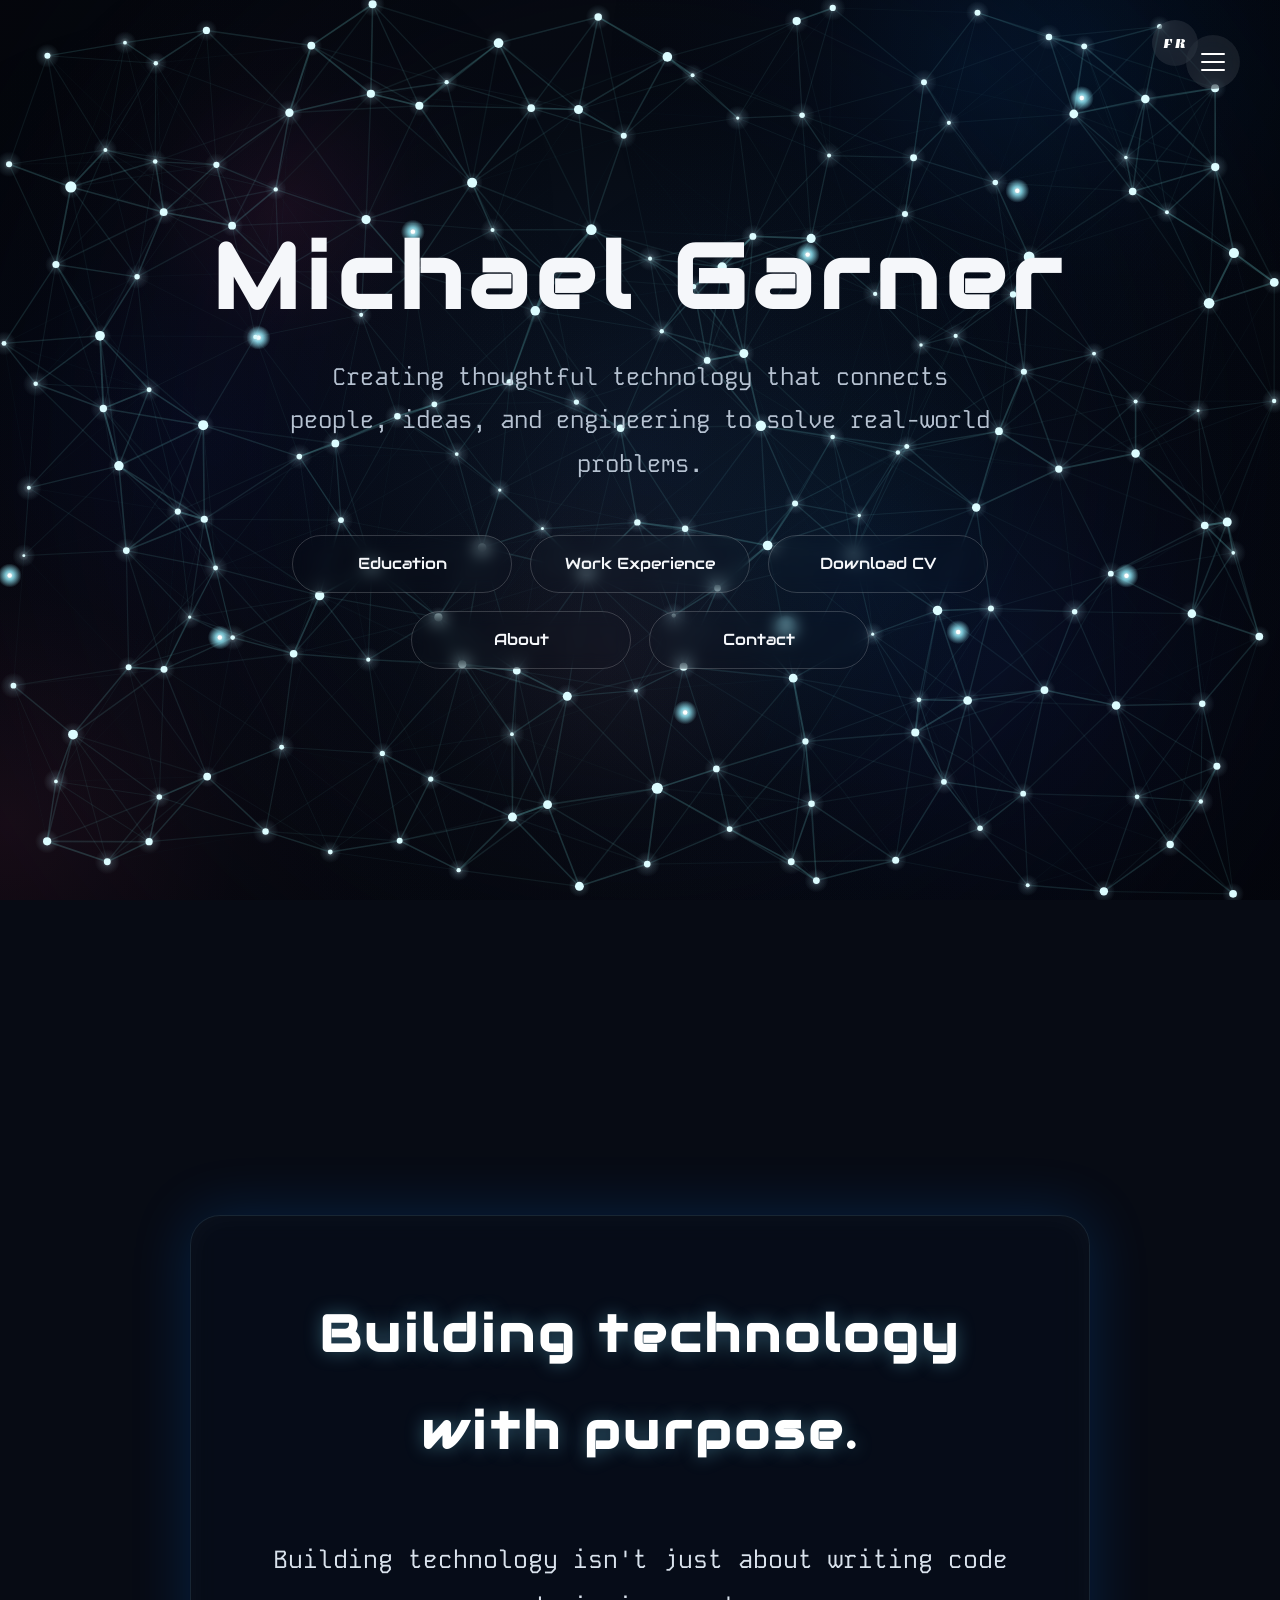
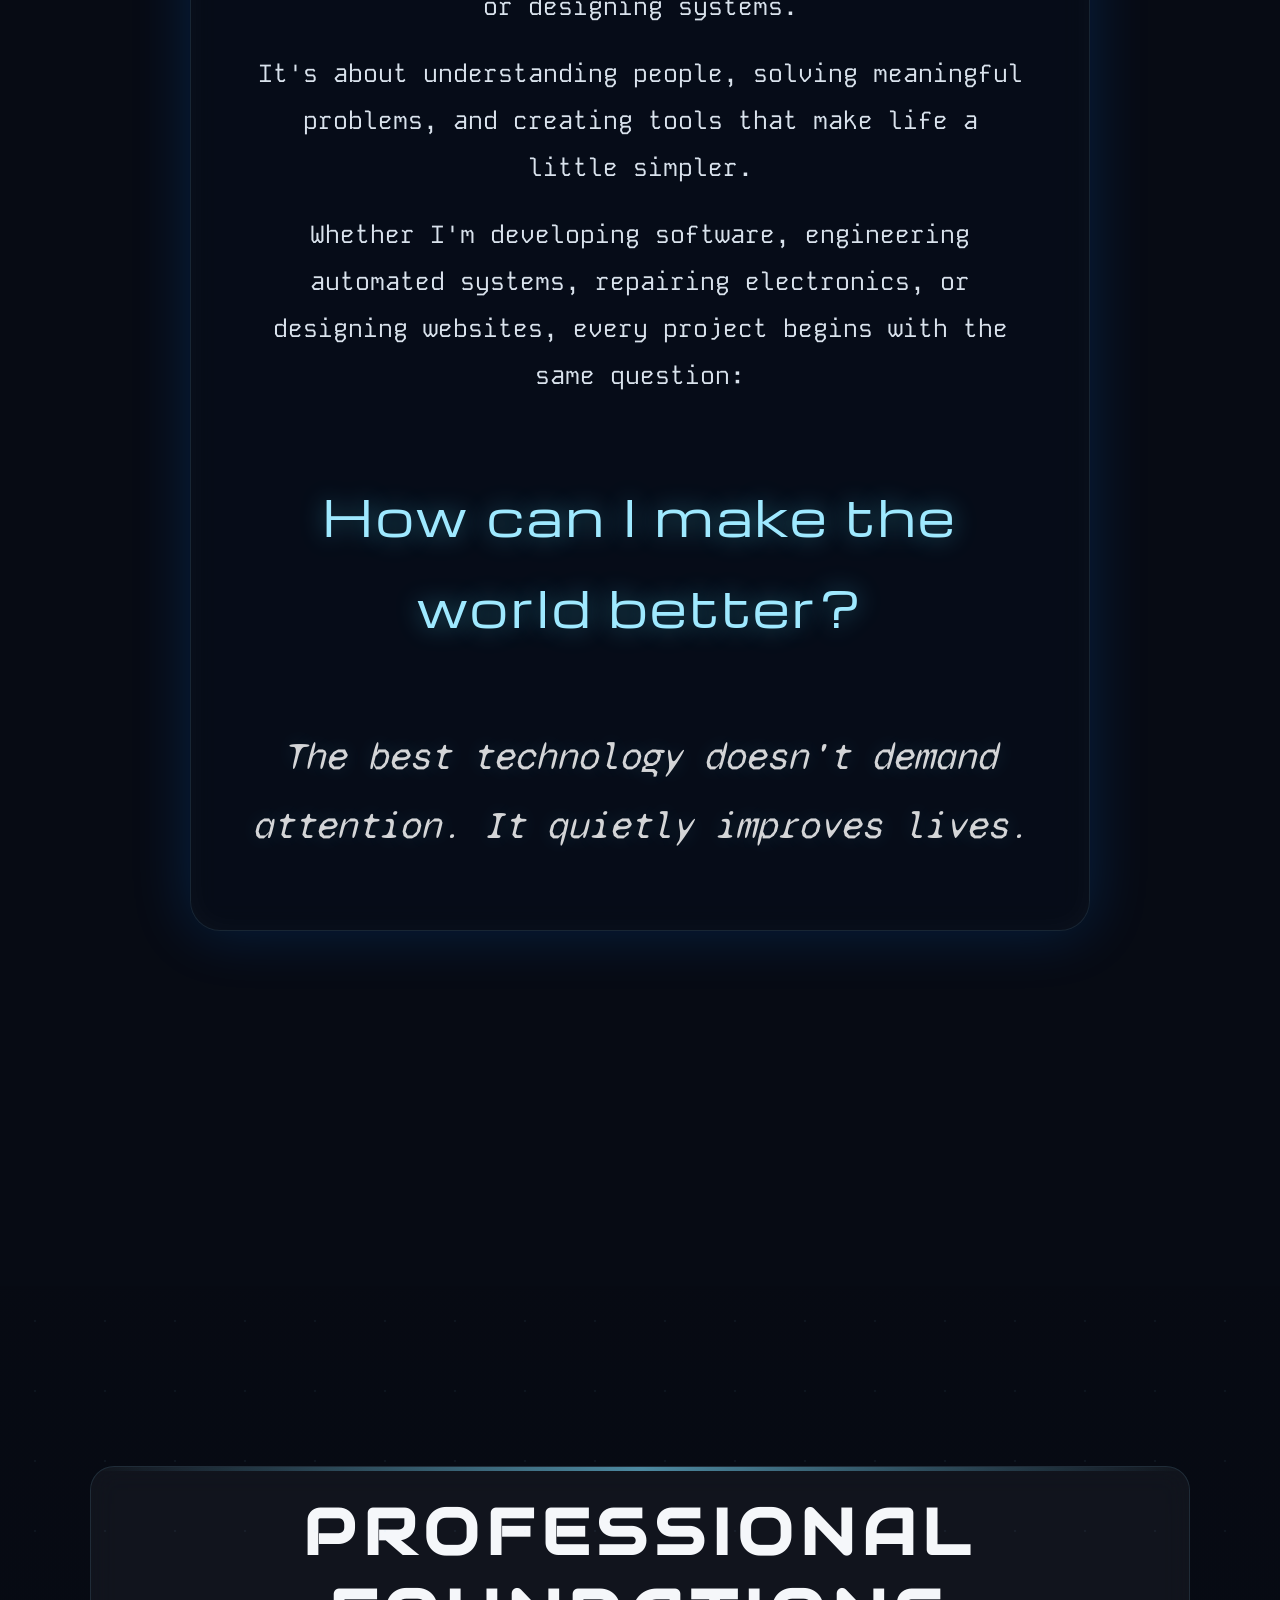
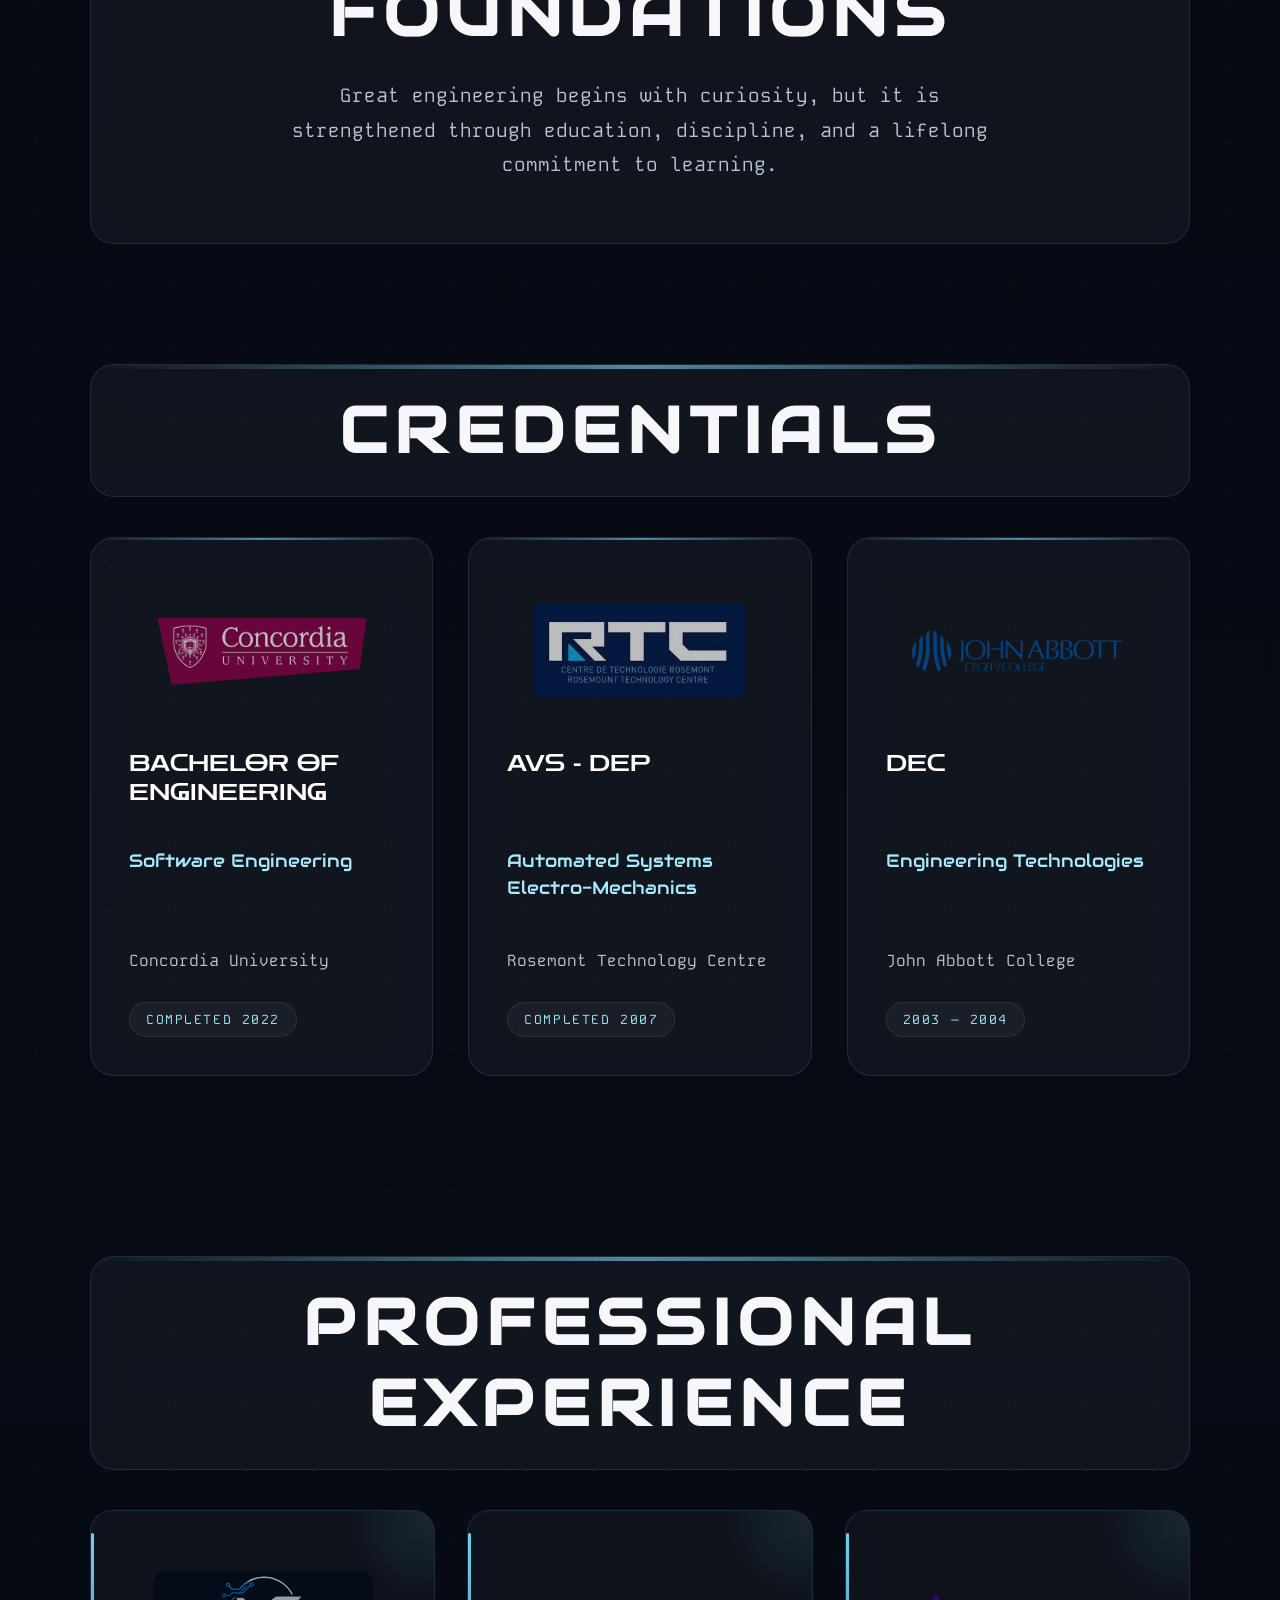
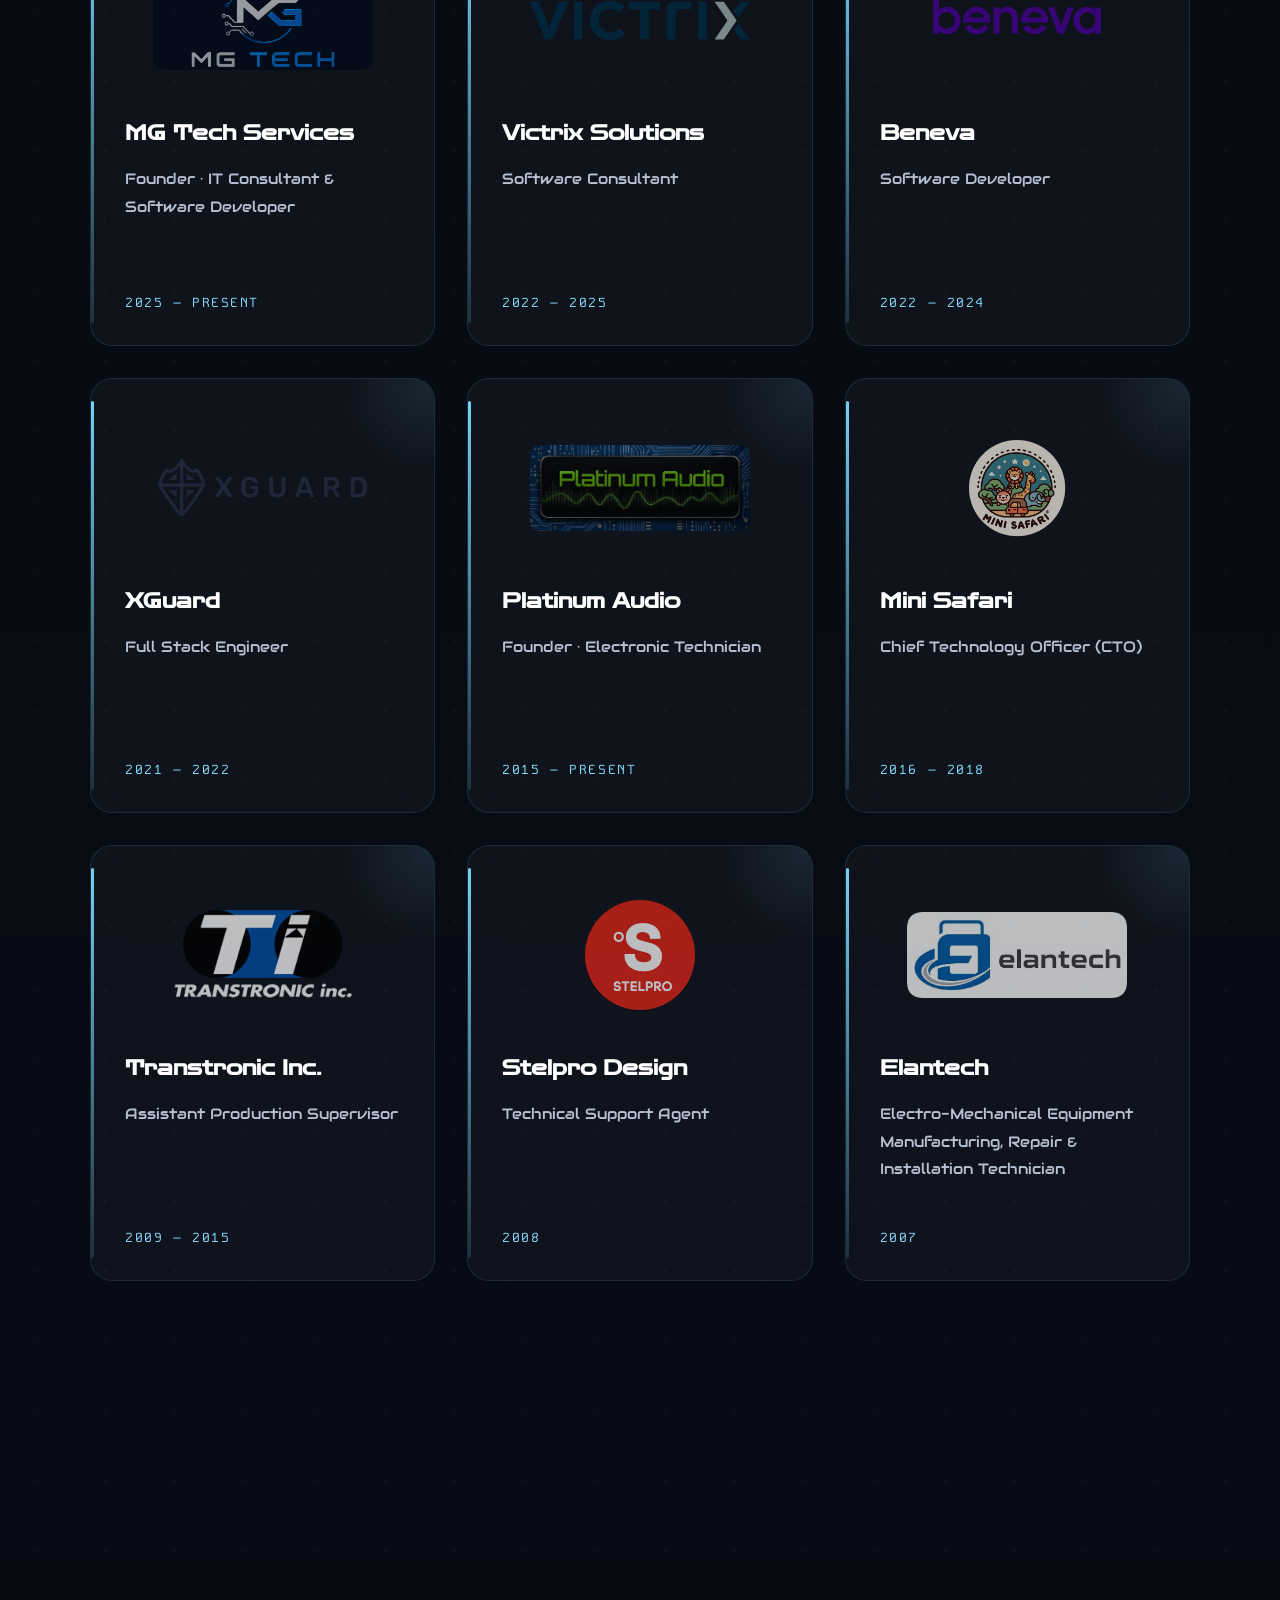
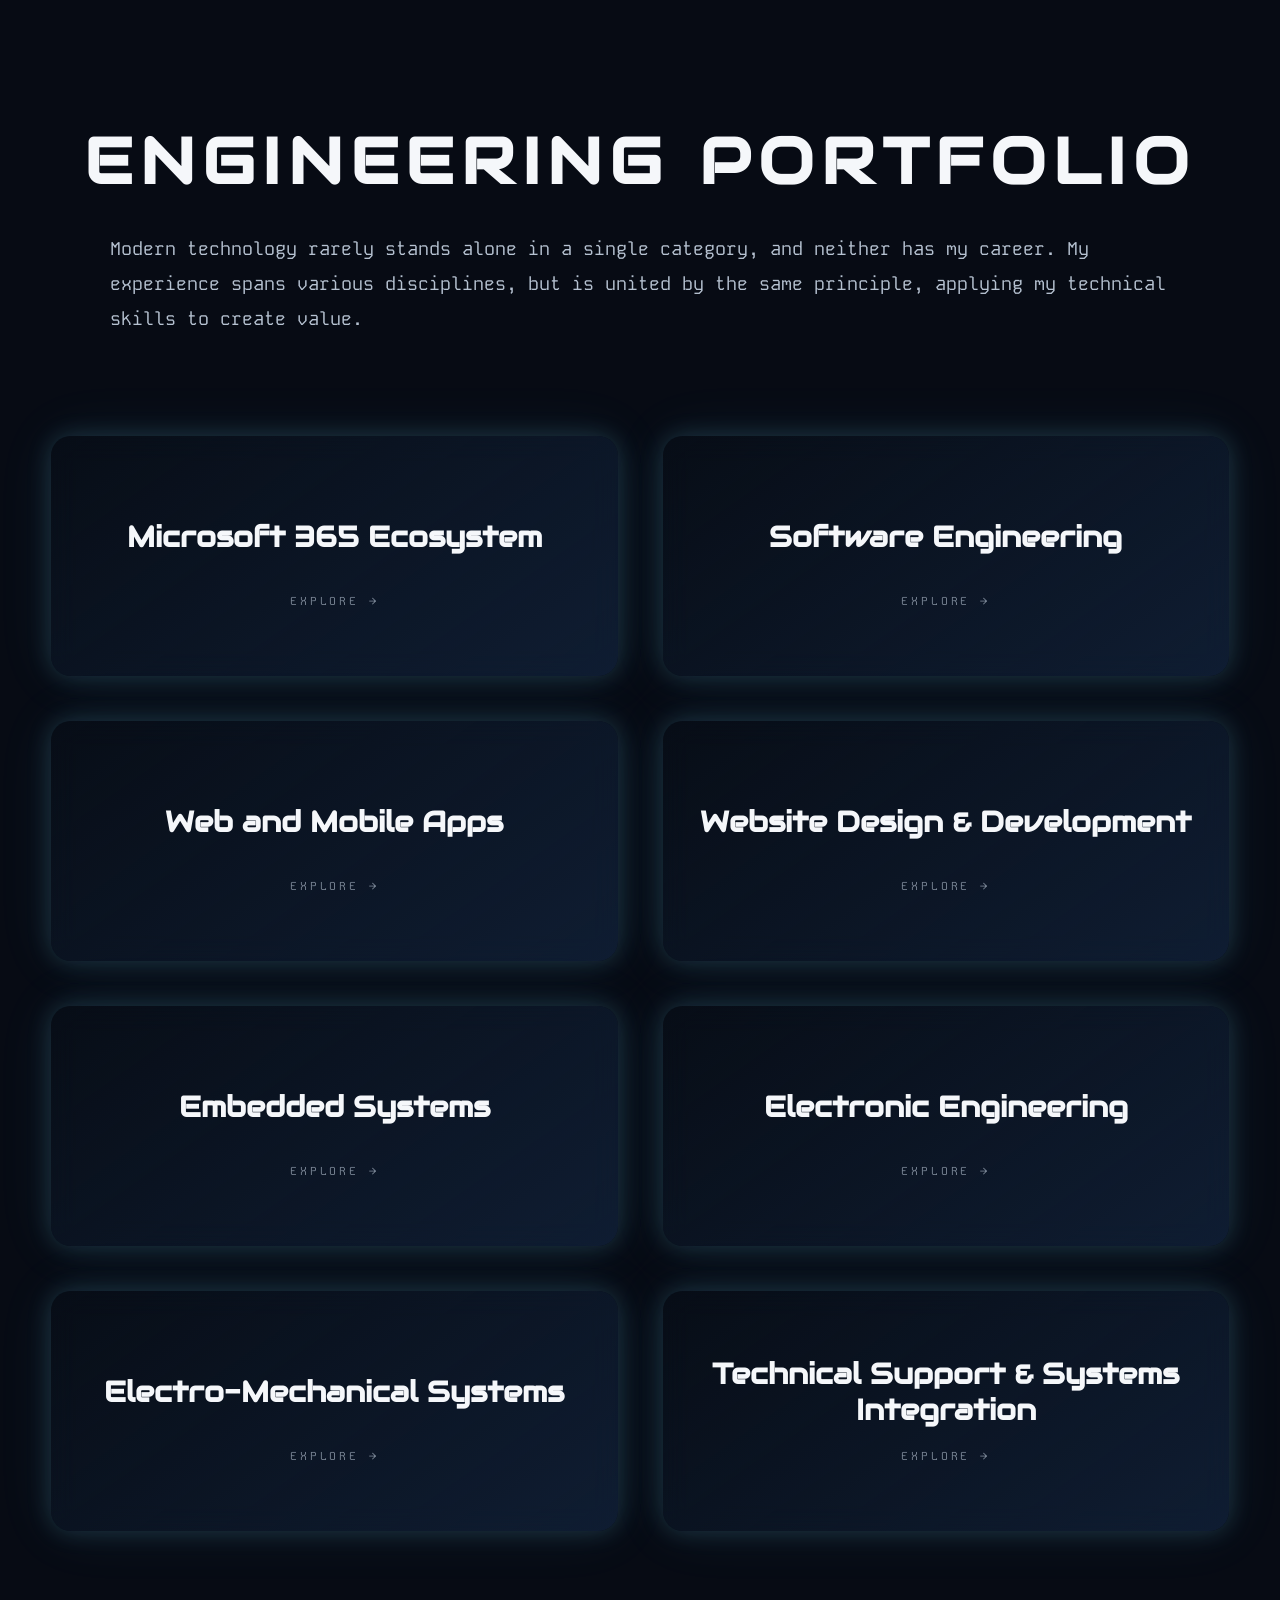
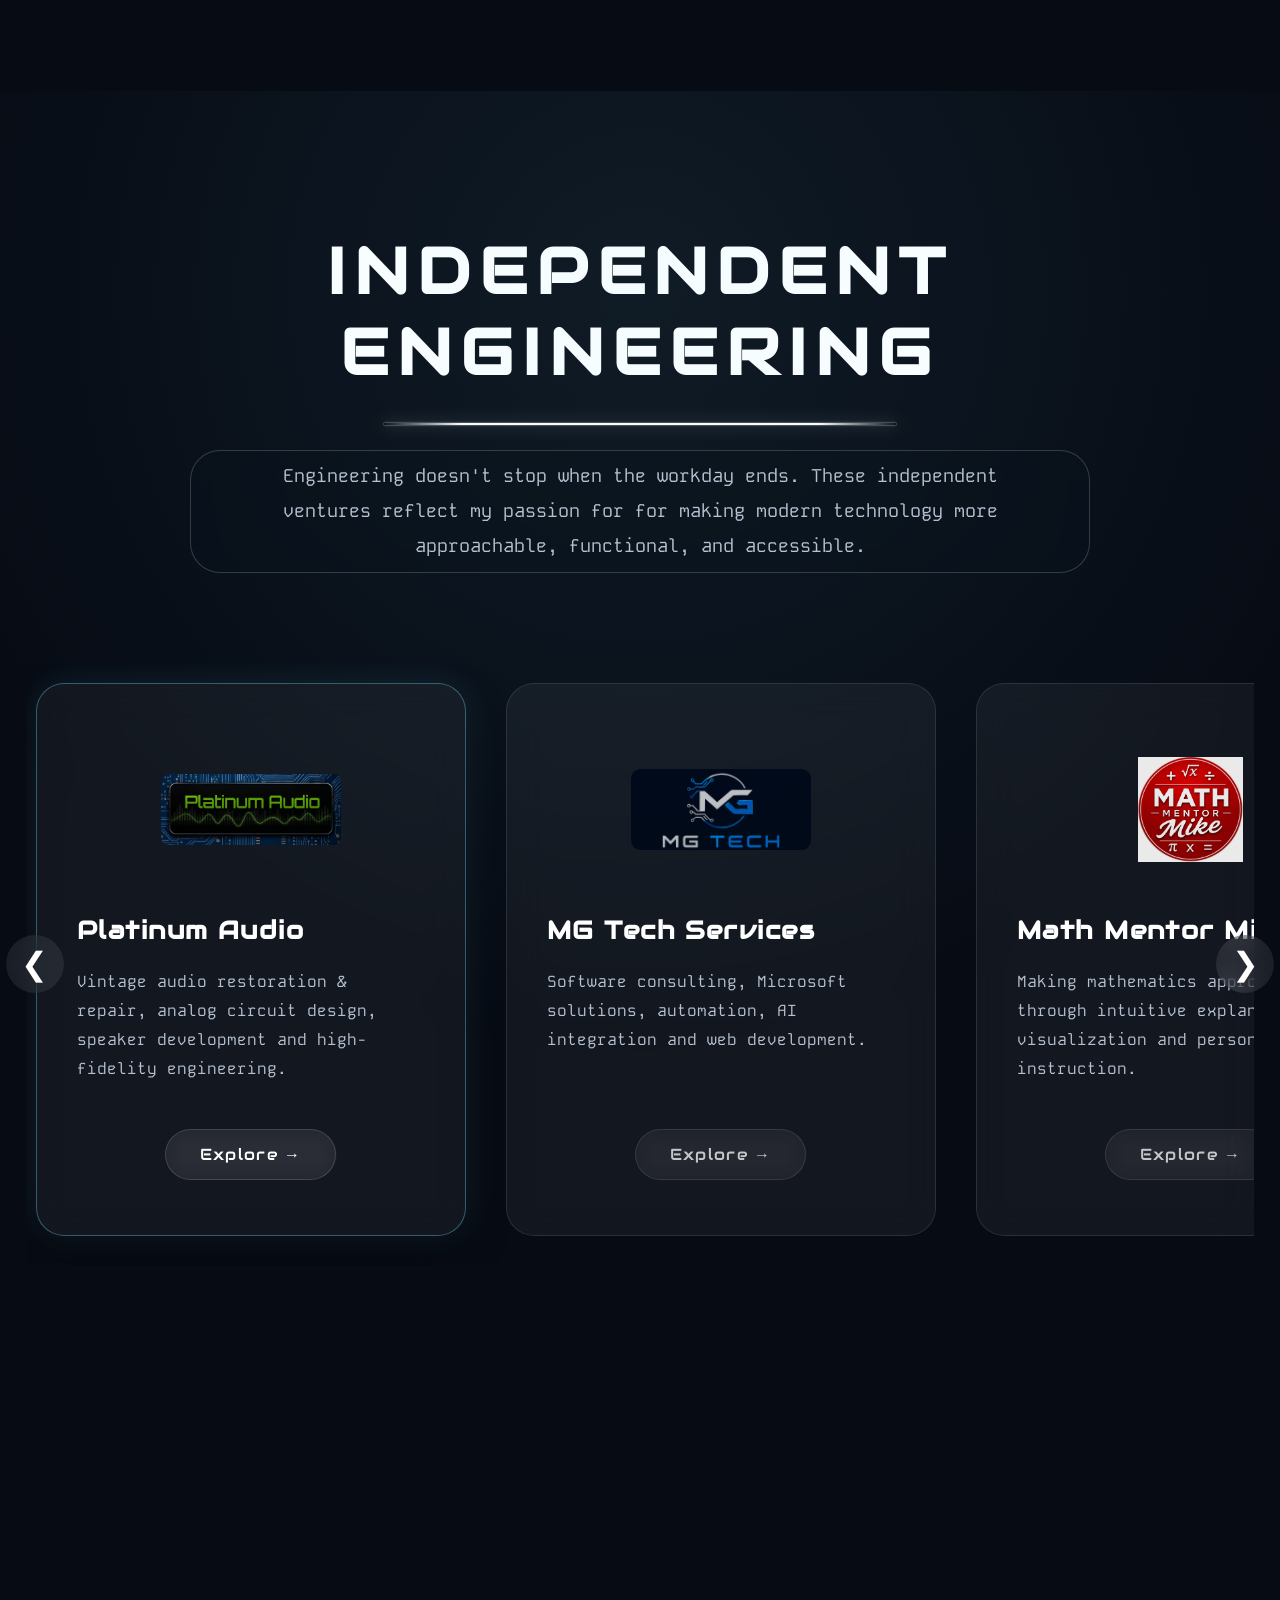
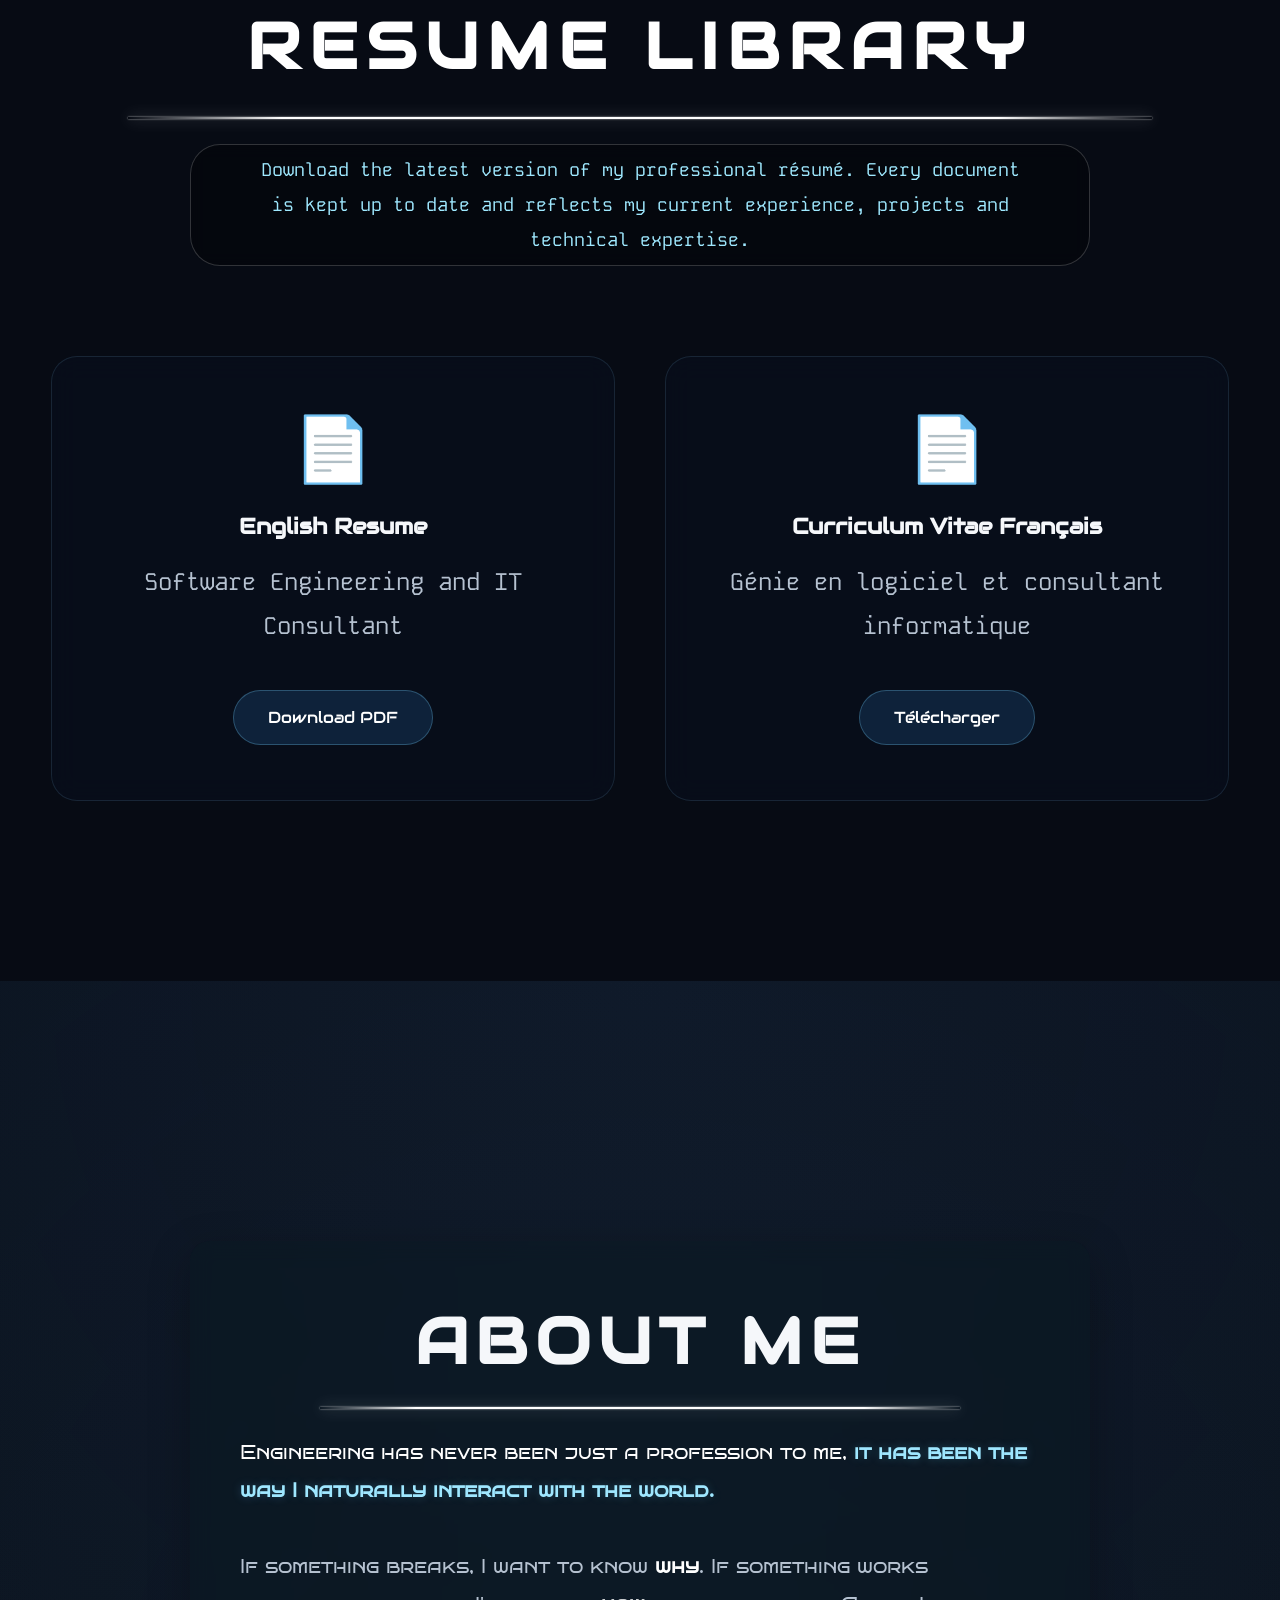
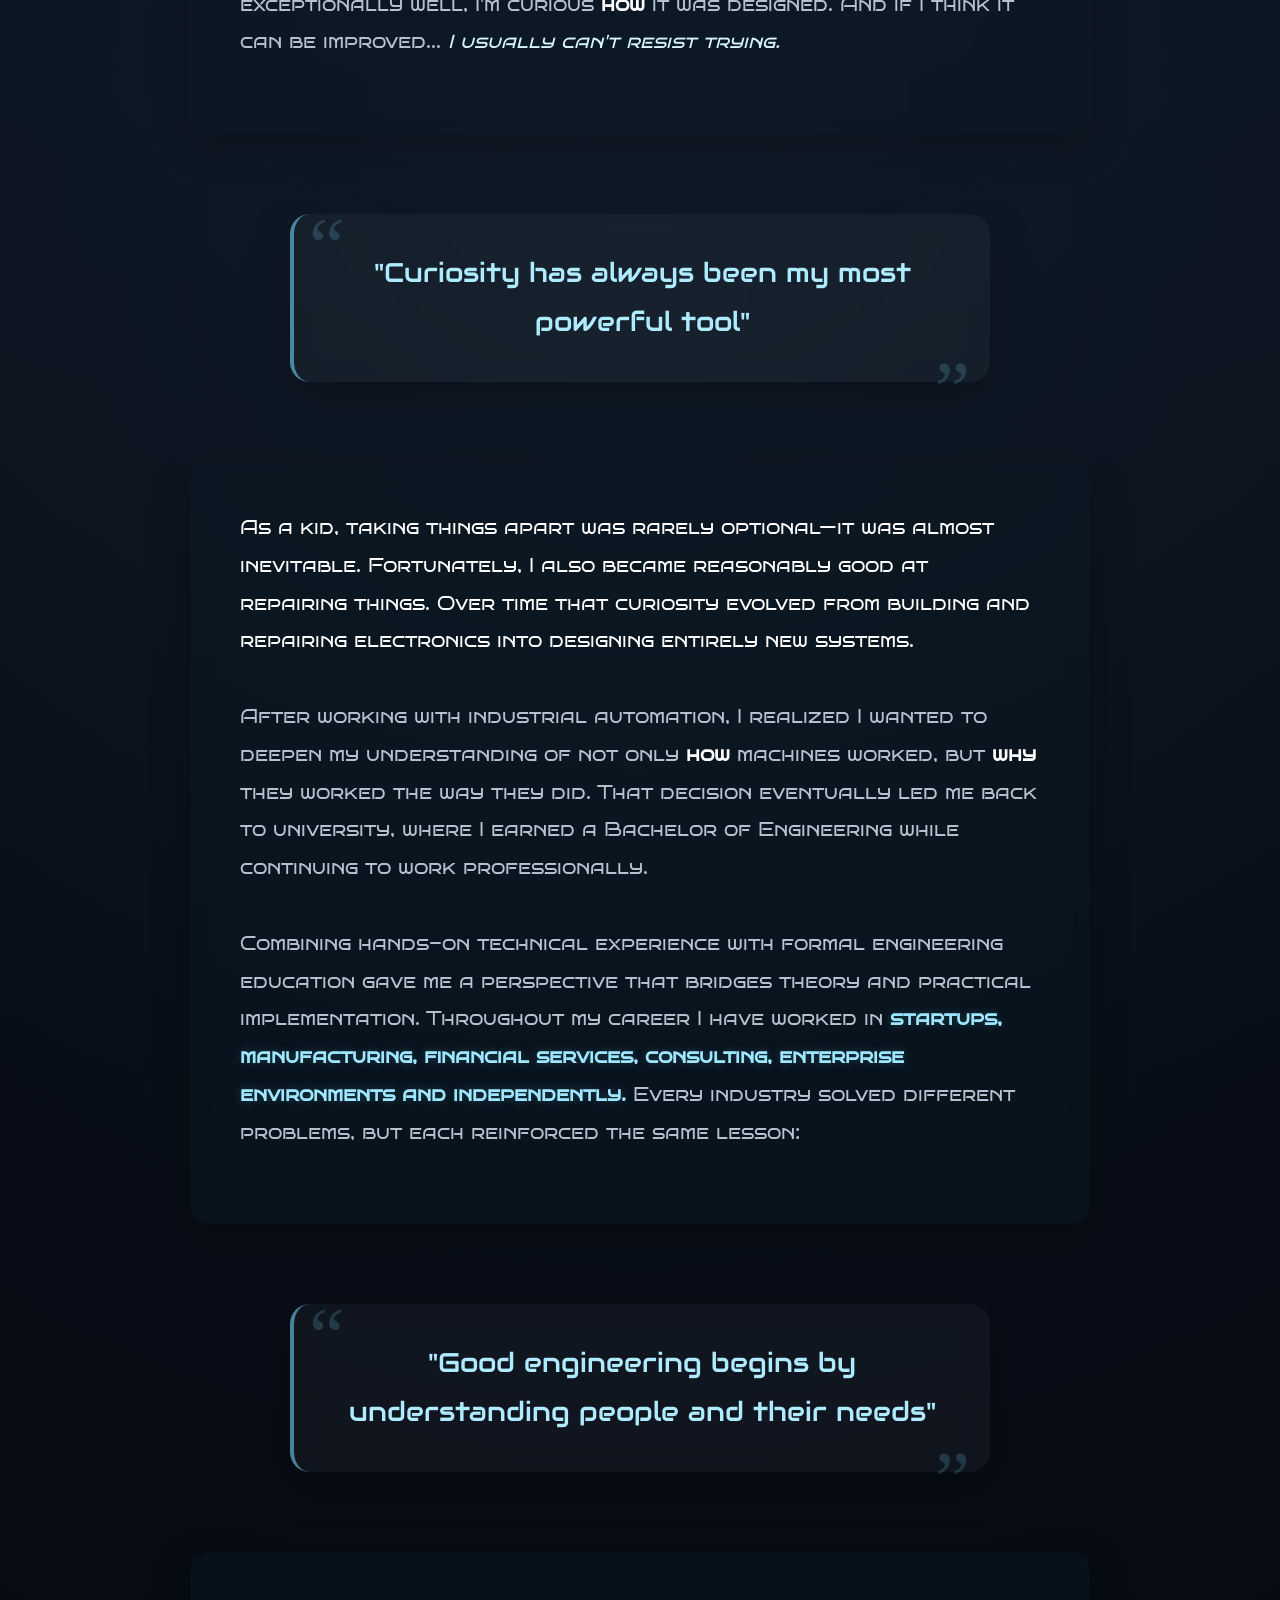
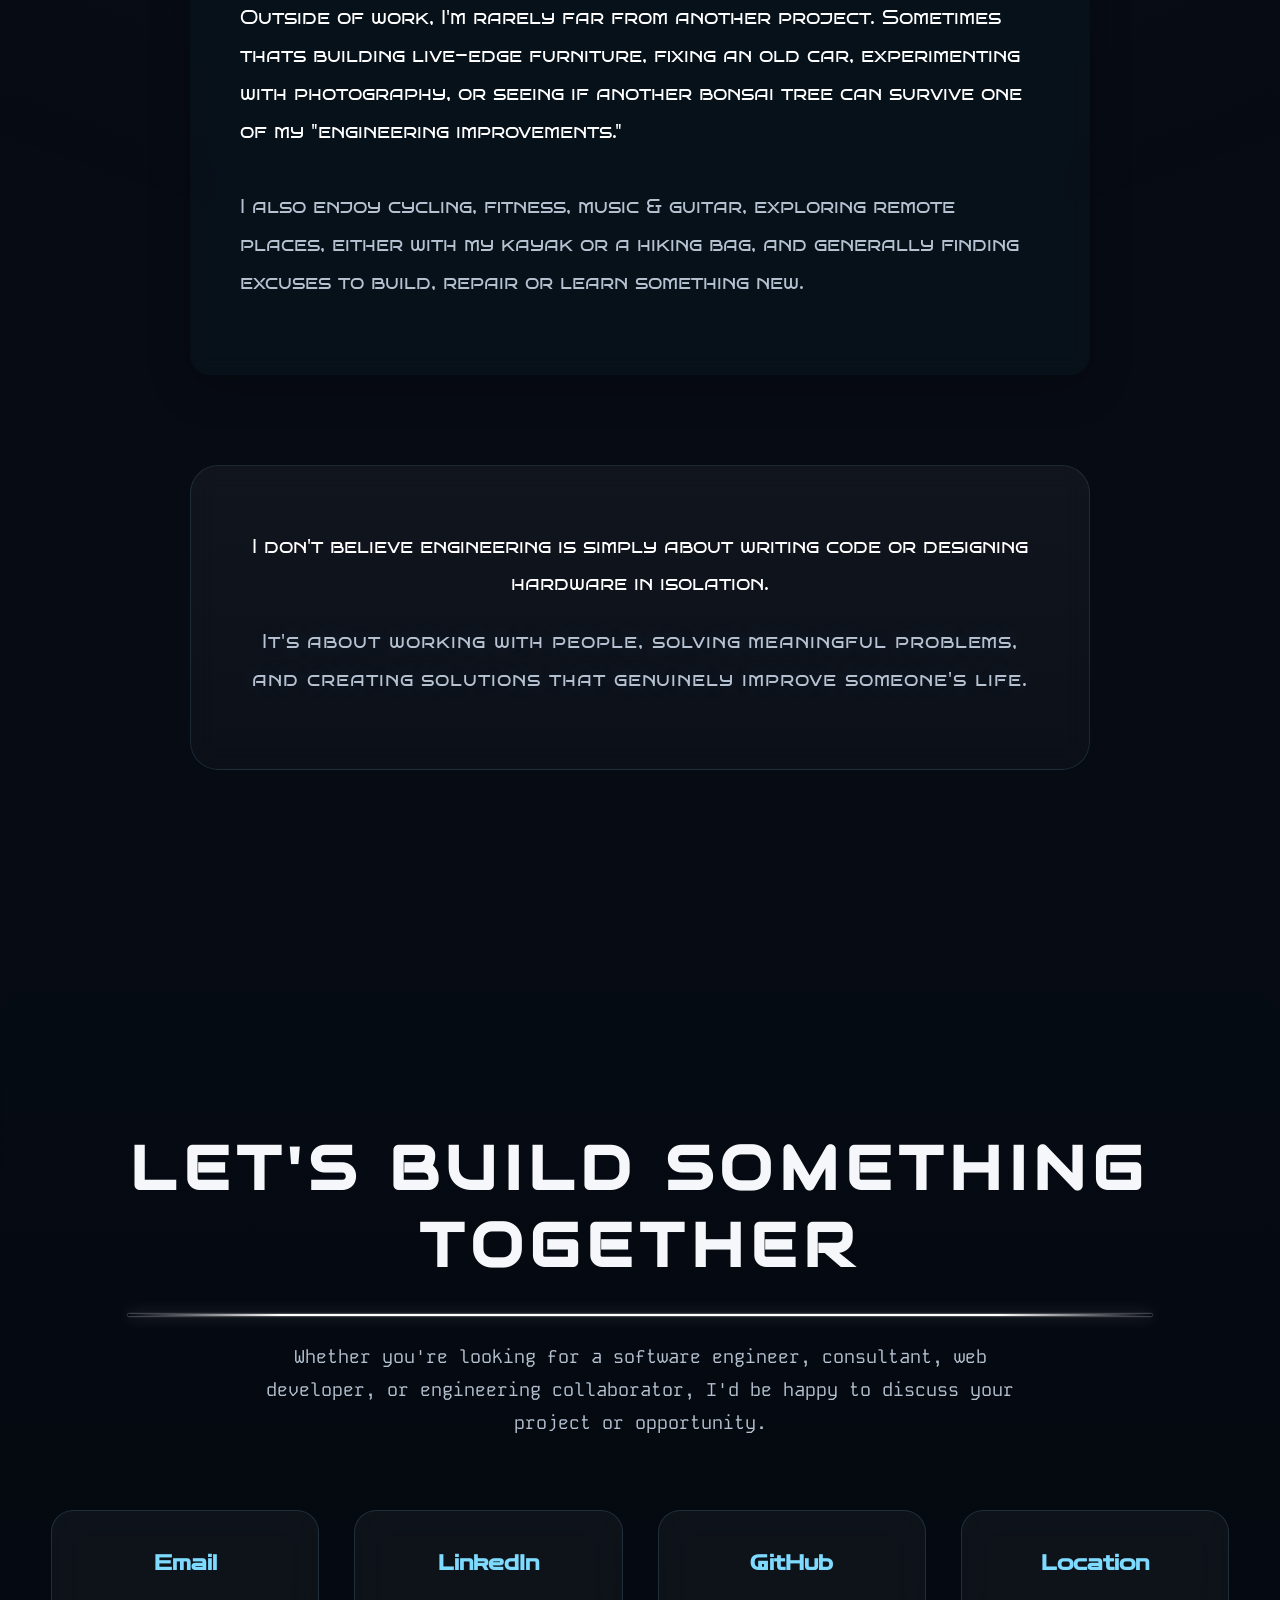
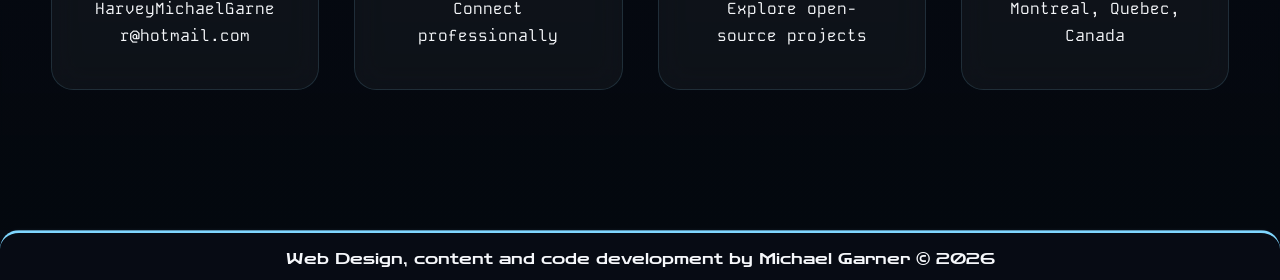
==== commit 2d2b1aae: "Hero Buttons" ====
--- a/index.html
+++ b/index.html
@@ -7,6 +7,7 @@
 
     <link rel="stylesheet" type="text/css" href="styles/content.css">
     <link rel="stylesheet" type="text/css" href="styles/hero.css">
+    <link rel="stylesheet" type="text/css" href="styles/hero_buttons.css">
     <link rel="stylesheet" type="text/css" href="styles/navigation_menu.css">
     <link rel="stylesheet" type="text/css" href="styles/introduction.css">
     <link rel="stylesheet" type="text/css" href="styles/professional_foundations_sections.css">
@@ -151,7 +152,19 @@
 
             <div id="heroButtons">
                 <a href="#credentials" class="primaryButton">
-                    Explore My Portfolio
+                    Education
+                </a>
+                <a href="#experience" class="primaryButton">
+                    Work Experience
+                </a>
+                <a href="#resume" class="primaryButton">
+                    Download CV
+                </a>
+                <a href="#about" class="primaryButton">
+                    About
+                </a>
+                <a href="#contact" class="primaryButton">
+                    Contact
                 </a>
             </div>
 
--- a/styles/content.css
+++ b/styles/content.css
@@ -62,9 +62,54 @@
     background: transparent;
 }
 
-.contentWidth{
-    width:min(1100px,92%);
-    margin:0 auto;
+.contentWidth {
+    width: min(1100px, 92%);
+    margin: 0 auto;
+}
+
+.paragraphContainerCard {
+    max-width: 900px;
+    margin: 0 auto 90px;
+    margin-top: 45px;
+    font-family: "Kode Mono";
+    font-size: 1.15rem;
+    line-height: 1.9;
+    color: var(--text-glow-color);
+    background-color: rgba(0, 0, 0, .30);
+    padding: 8px 5%;
+    background: rgba(10, 25, 35, .45);
+    backdrop-filter: blur(12px);
+    border: 1px solid rgba(120, 220, 255, .35);
+    border-radius: 22px;
+    box-shadow:
+        0 18px 45px rgba(0, 0, 0, .35),
+        0 0 20px rgba(120, 220, 255, .18);
+}
+
+.nestedParagraphInCard {
+    width: 100%;
+    font-family: "Kode Mono";
+    font-size: 1.15rem;
+    line-height: 1.9;
+}
+
+.paragraph-divider-line {
+    /* Dimensions & Positioning */
+    width: 25dvw;
+    height: 2px;
+    z-index: 200000;
+    background: linear-gradient(90deg,
+            rgba(255, 255, 255, 0) 0%,
+            rgba(255, 255, 255, 1) 15%,
+            rgba(255, 255, 255, 1) 85%,
+            rgba(255, 255, 255, 0) 100%);
+    box-shadow: 0 0 15px rgba(255, 255, 255, 0.4), 0 0 2px rgba(255, 255, 255, 0.8);
+    border: none;
+    outline: none;
+    margin-top: 20px;
+    margin-bottom: 20px;
+    margin-left: auto;
+    margin-right: auto;
 }
 
 
--- a/styles/hero_buttons.css
+++ b/styles/hero_buttons.css
@@ -0,0 +1,42 @@
+/*==================================================
+    HERO BUTTONS
+==================================================*/
+#heroButtons{
+
+    display:flex;
+
+    justify-content:center;
+
+    align-items:center;
+
+    flex-wrap:wrap;
+
+    gap:18px;
+
+    margin-top:45px;
+}
+
+
+/*==================================================
+    BUTTON SIZE
+==================================================*/
+#heroButtons .primaryButton{
+
+    display:flex;
+
+    justify-content:center;
+
+    align-items:center;
+
+    width:220px;
+
+    min-height:58px;
+
+    padding:0 20px;
+
+    white-space:nowrap;
+
+    text-align:center;
+
+    flex-shrink:0;
+}
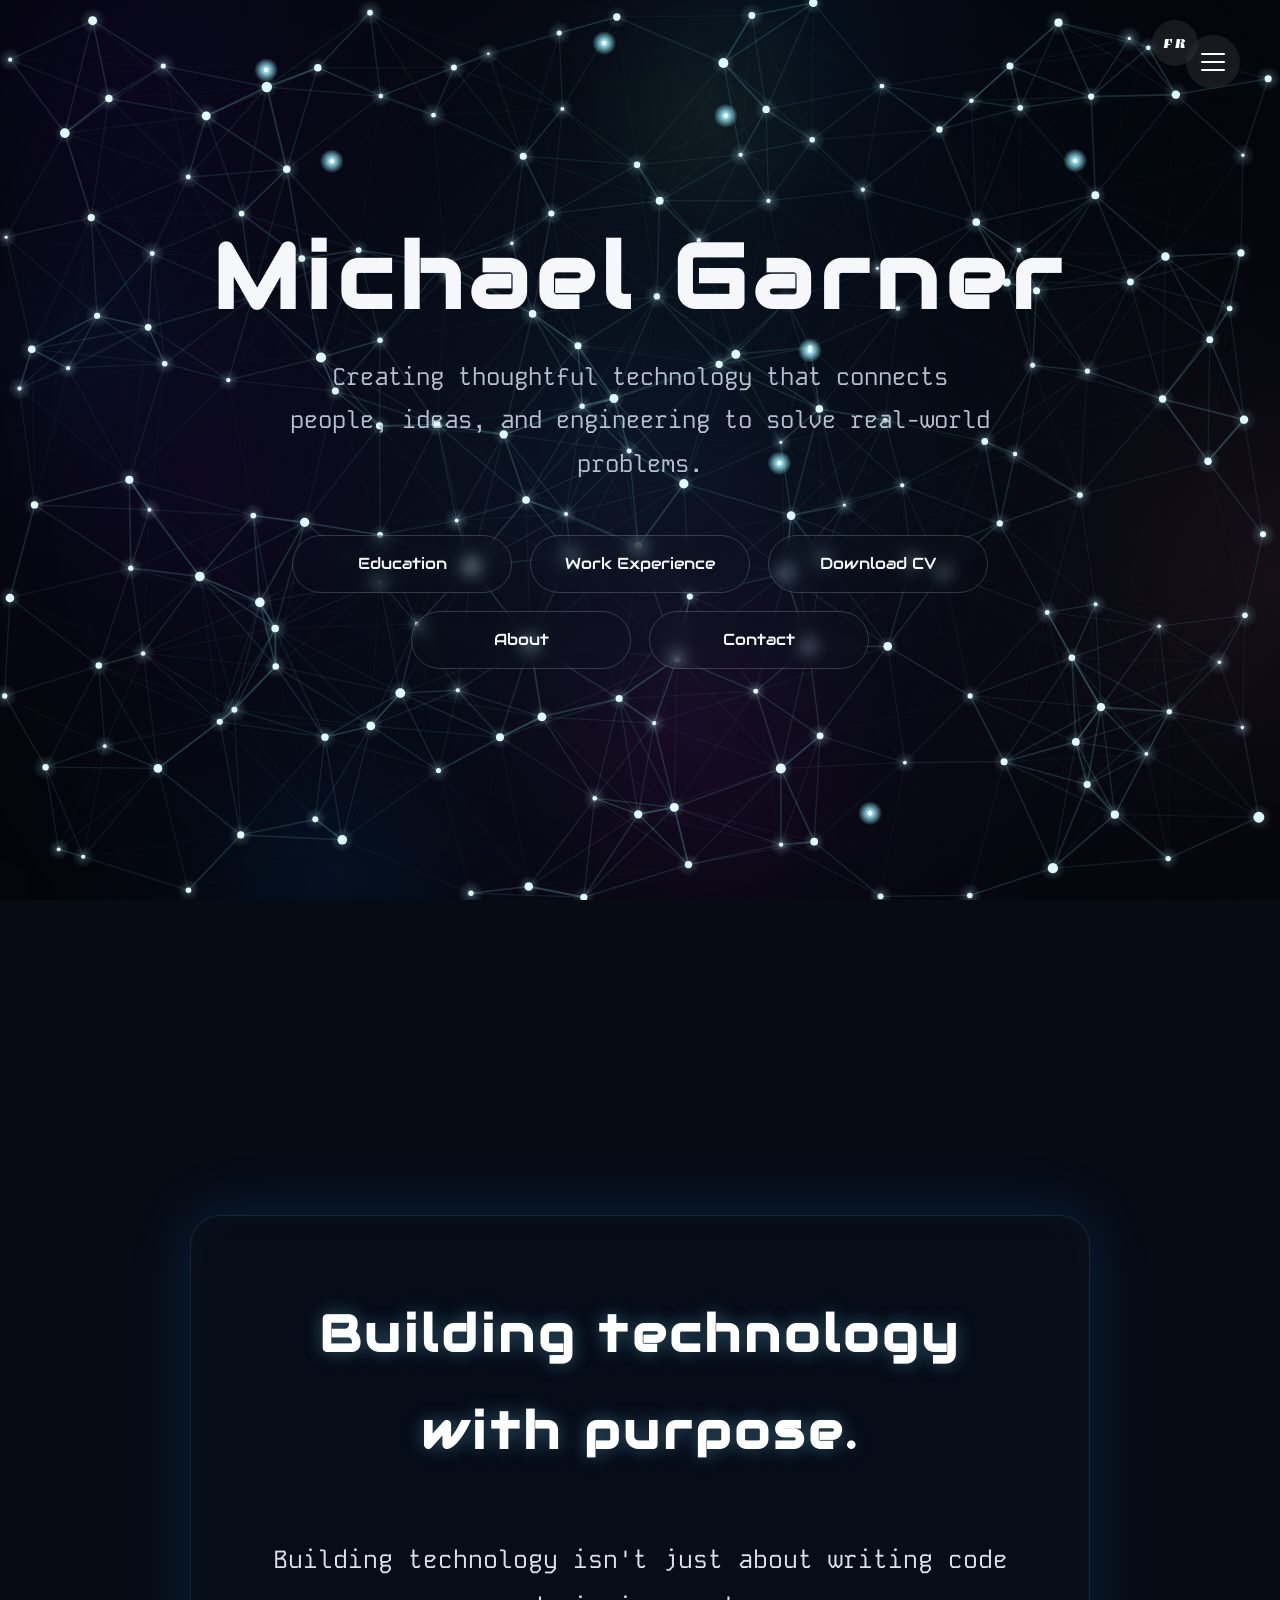
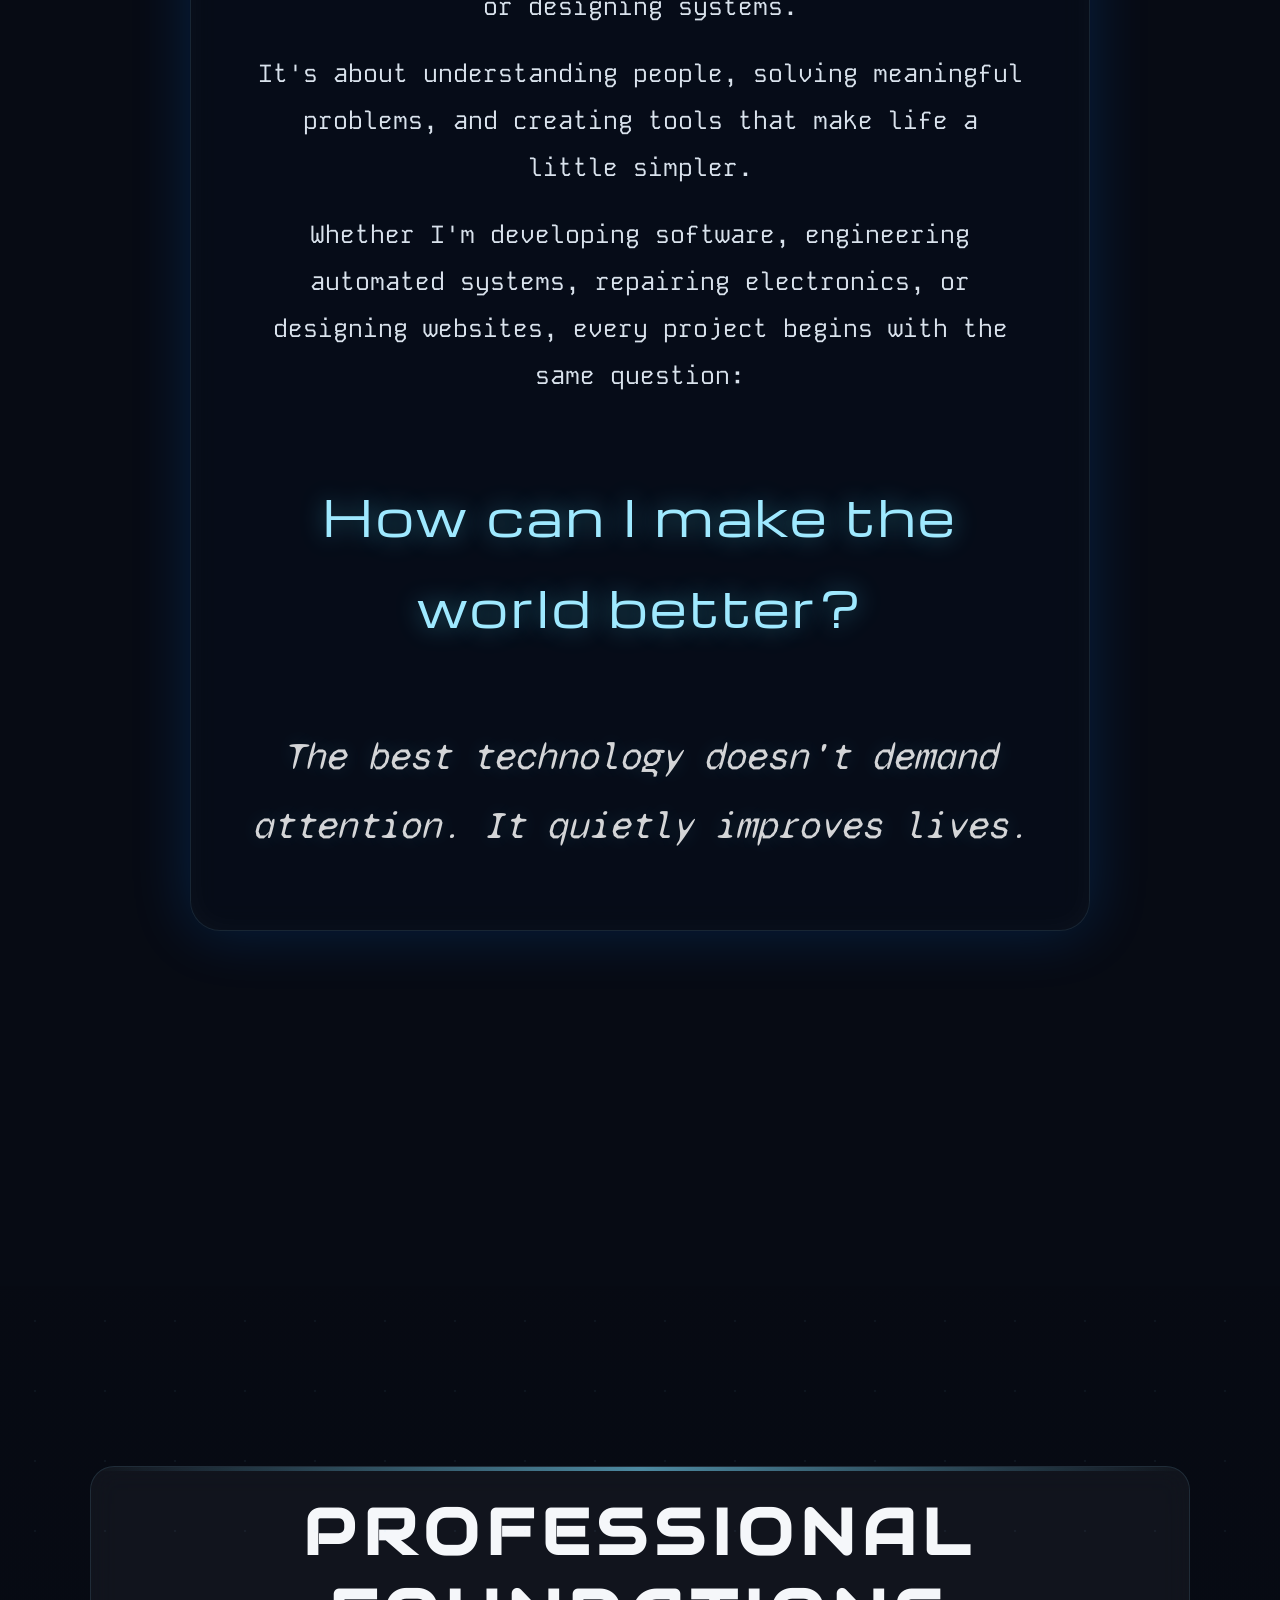
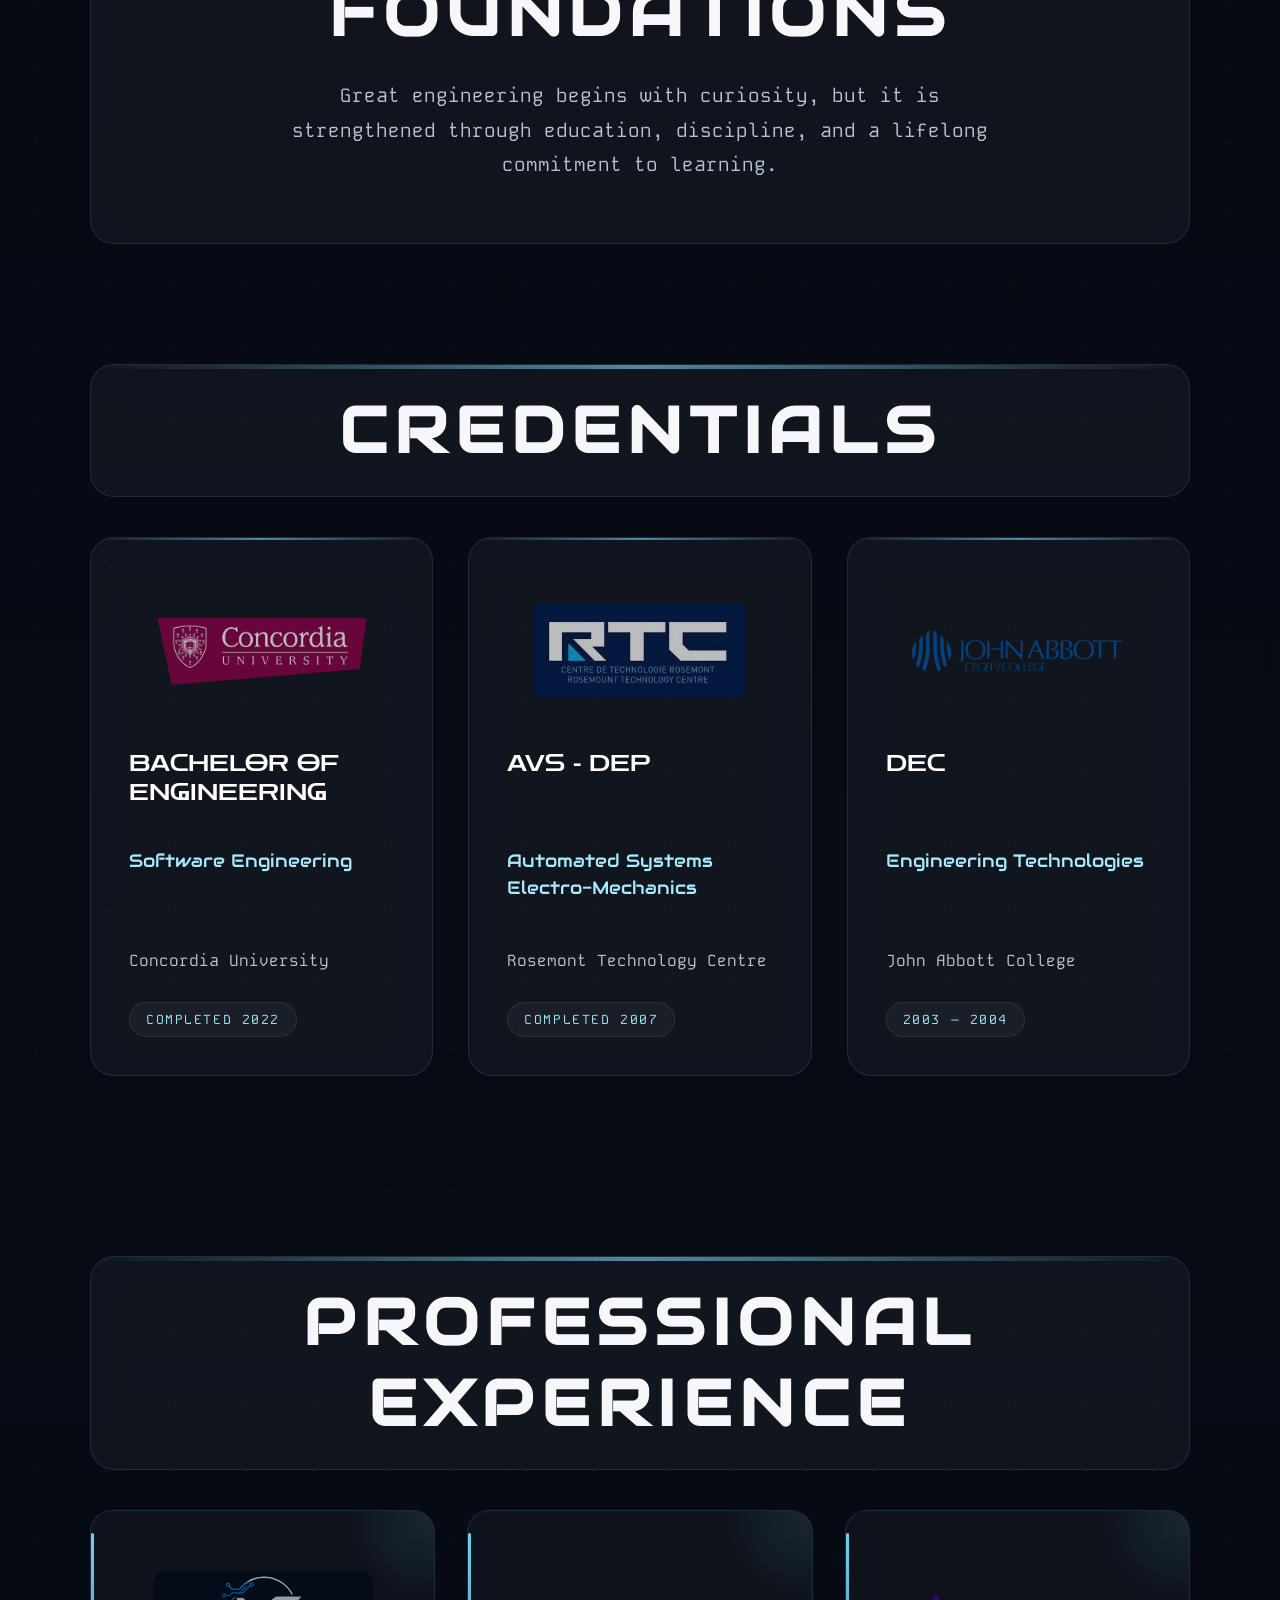
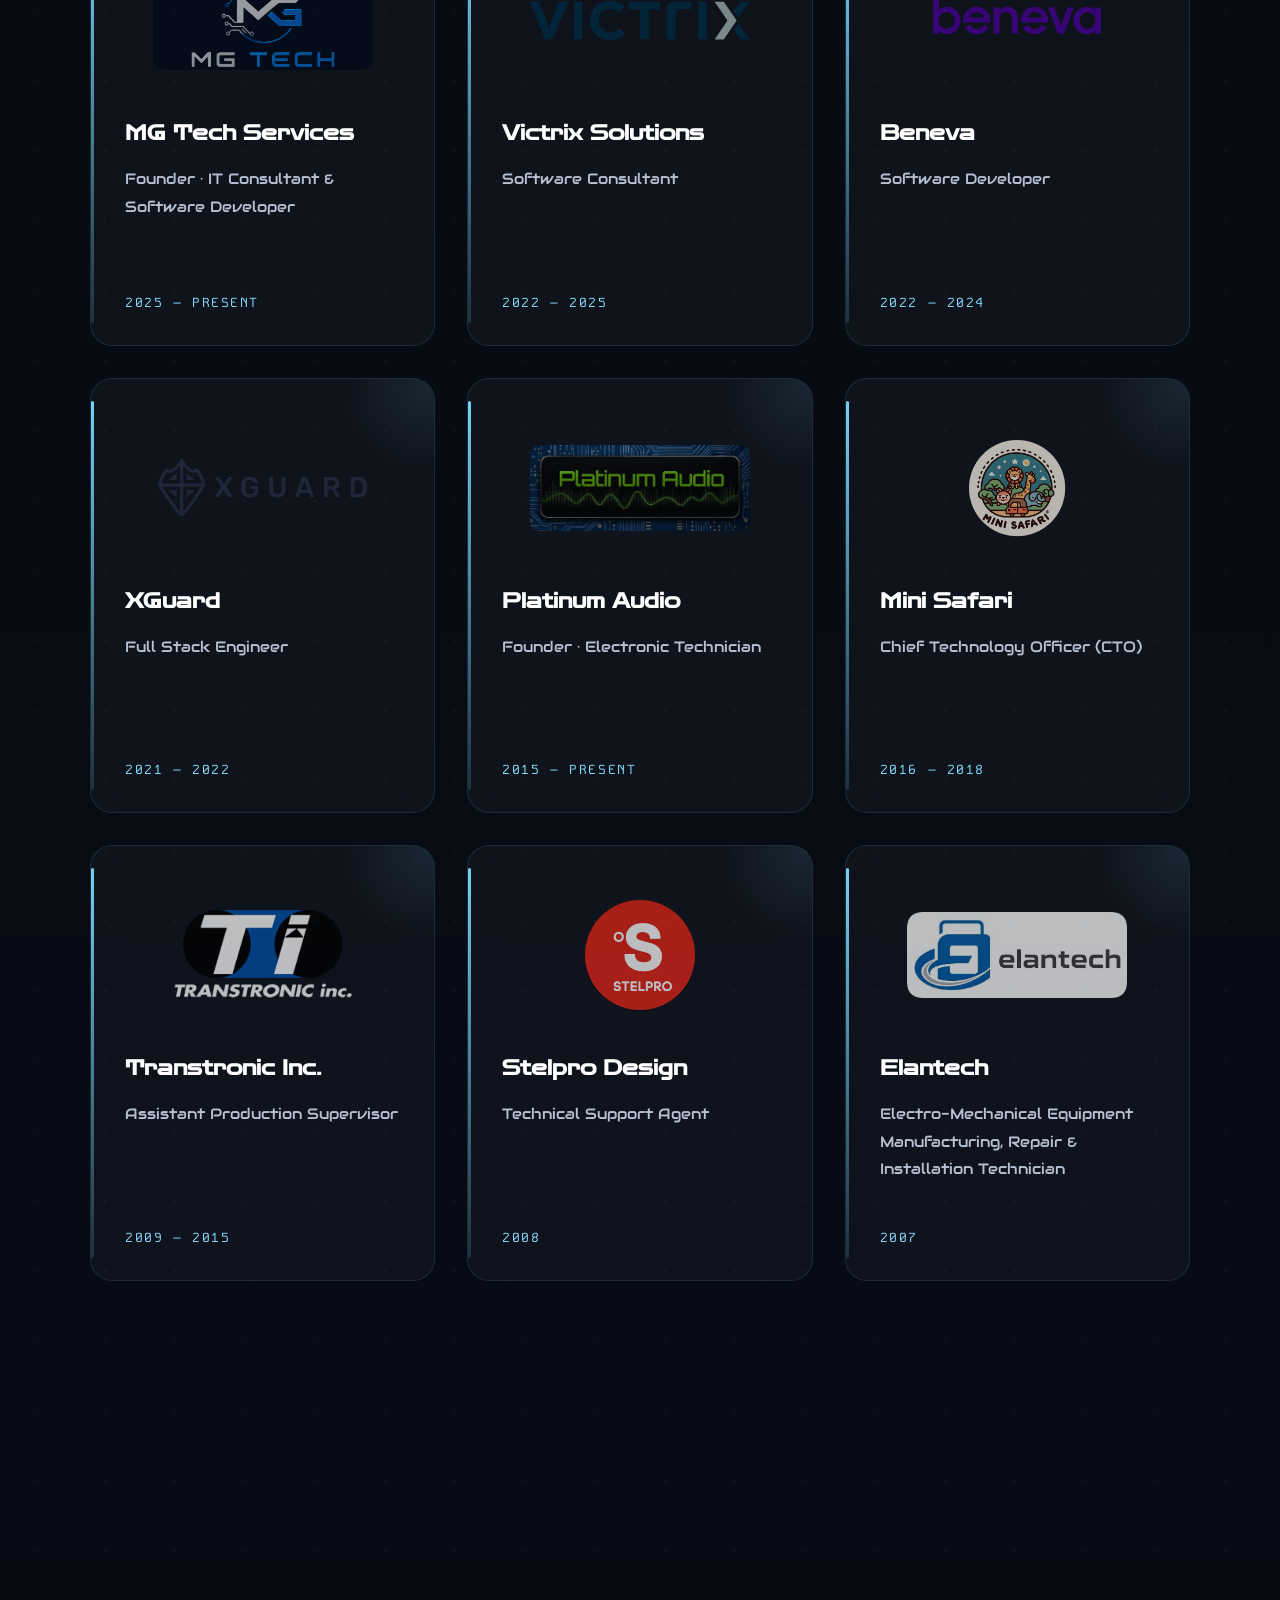
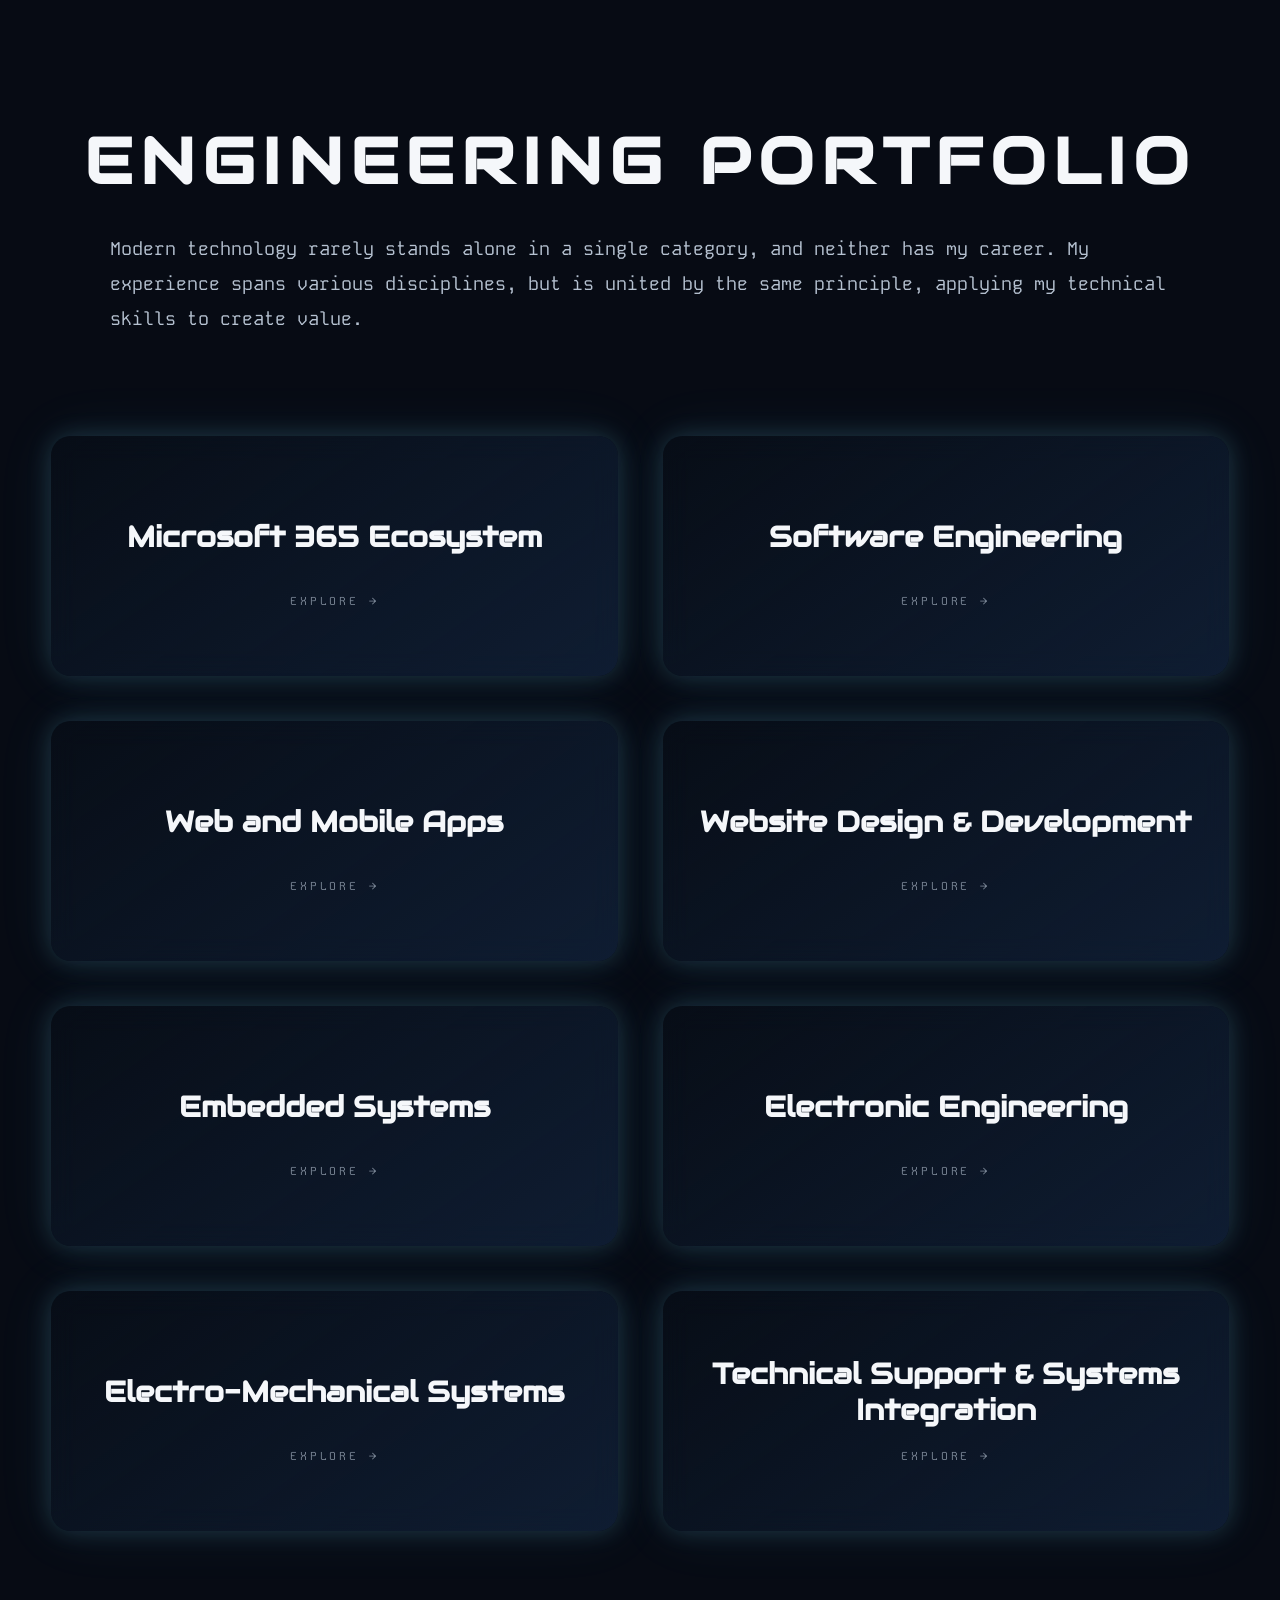
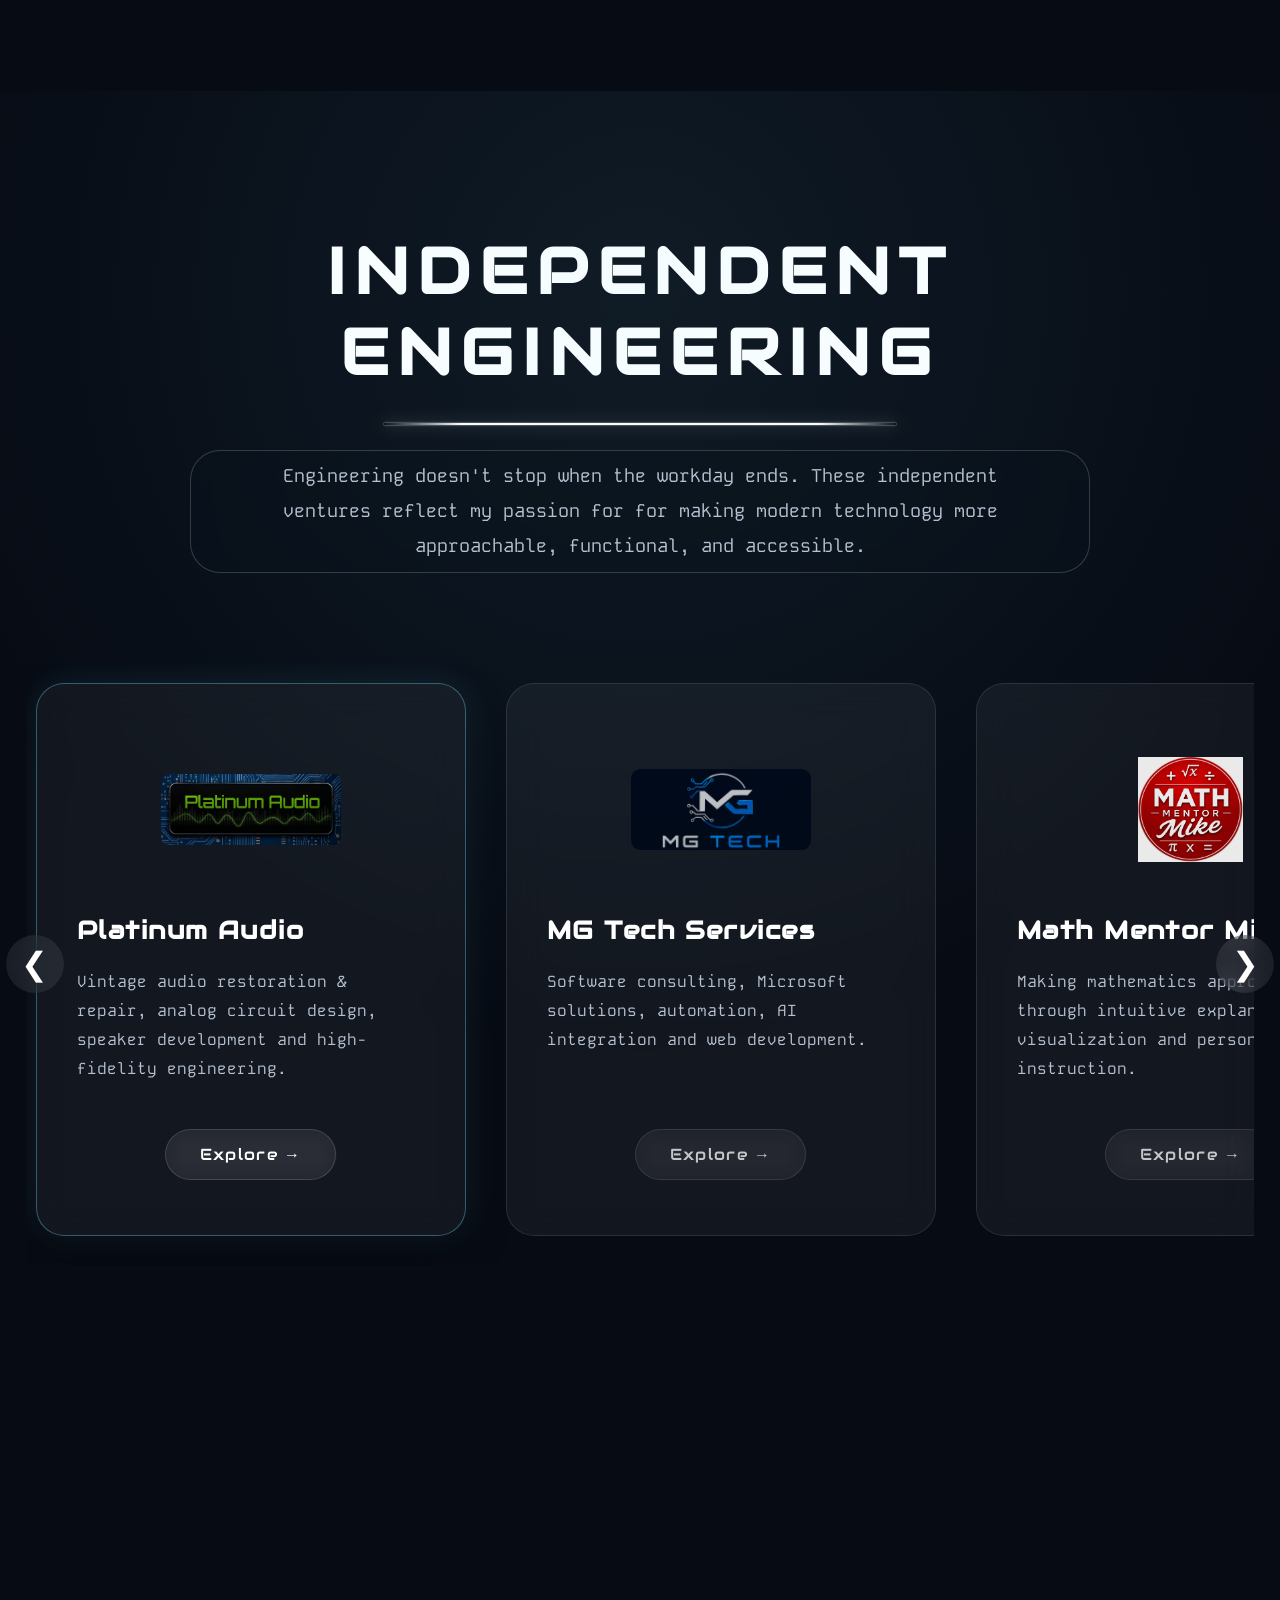
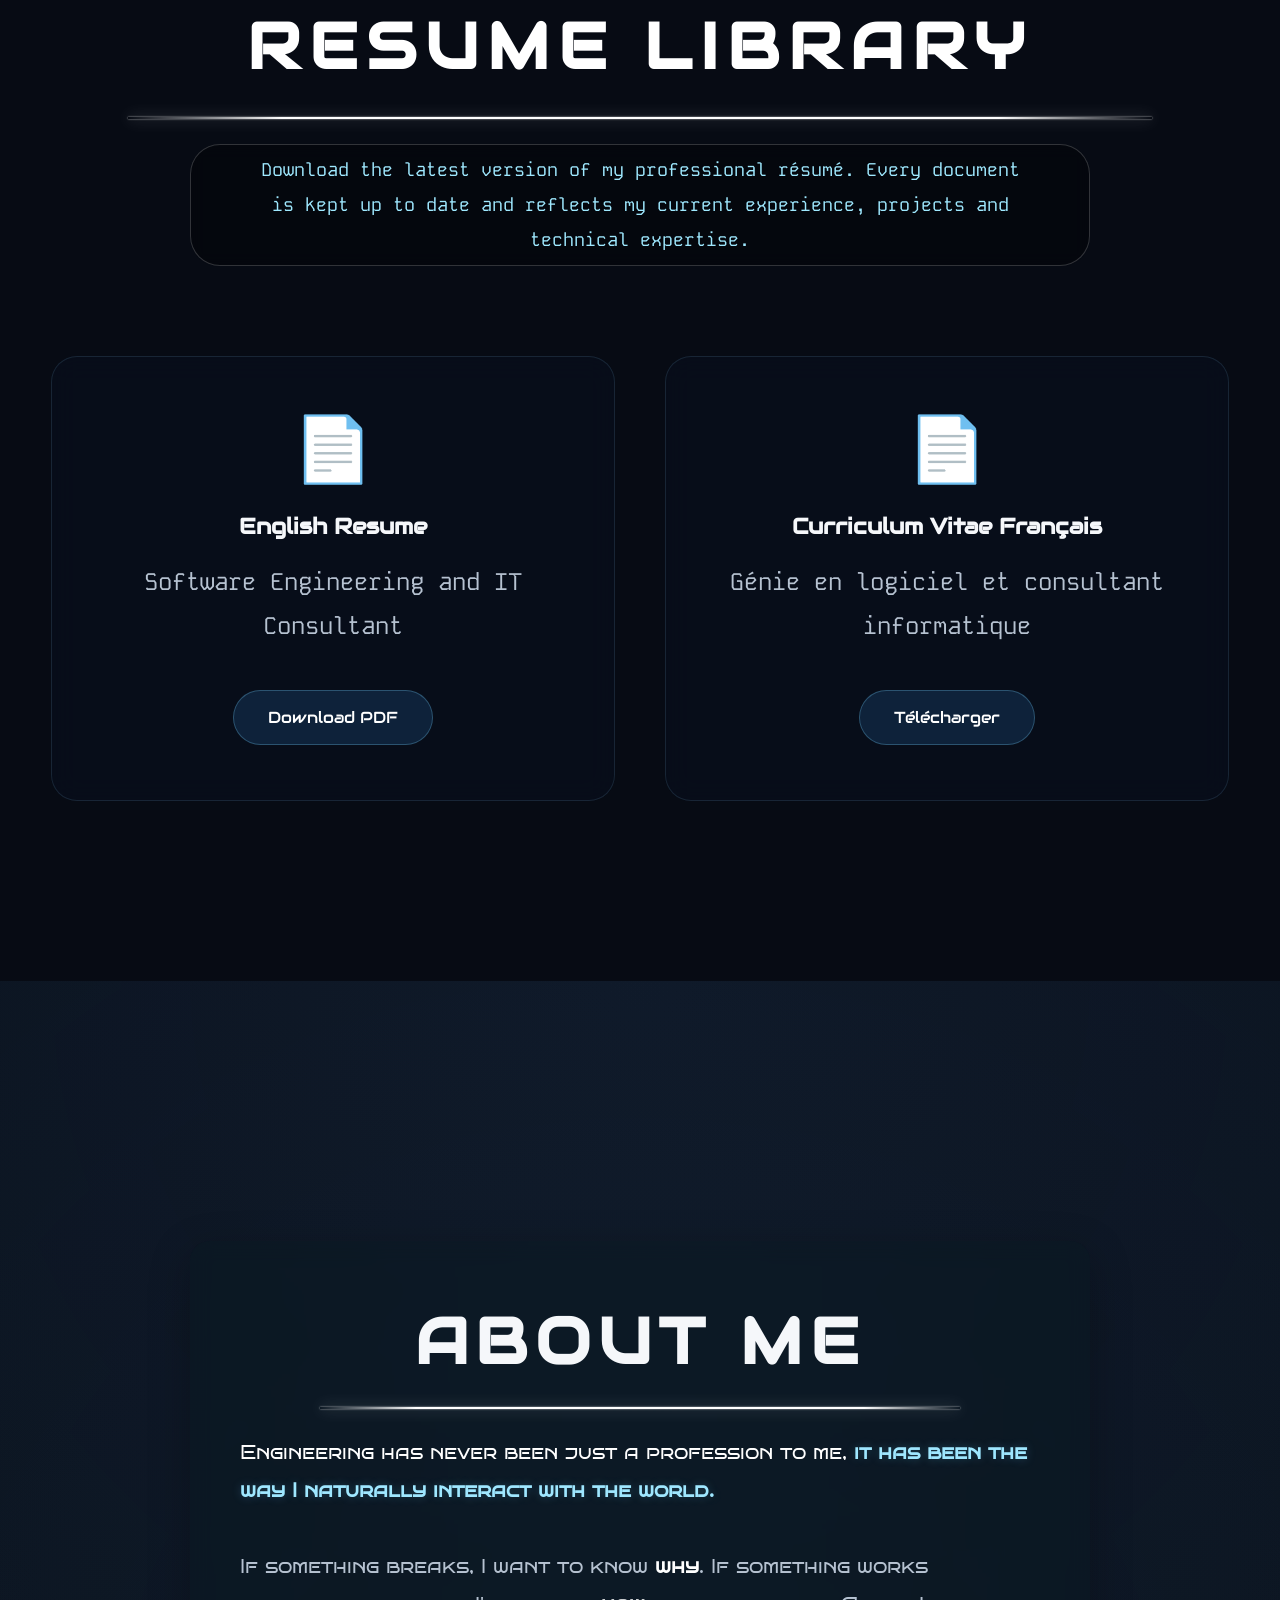
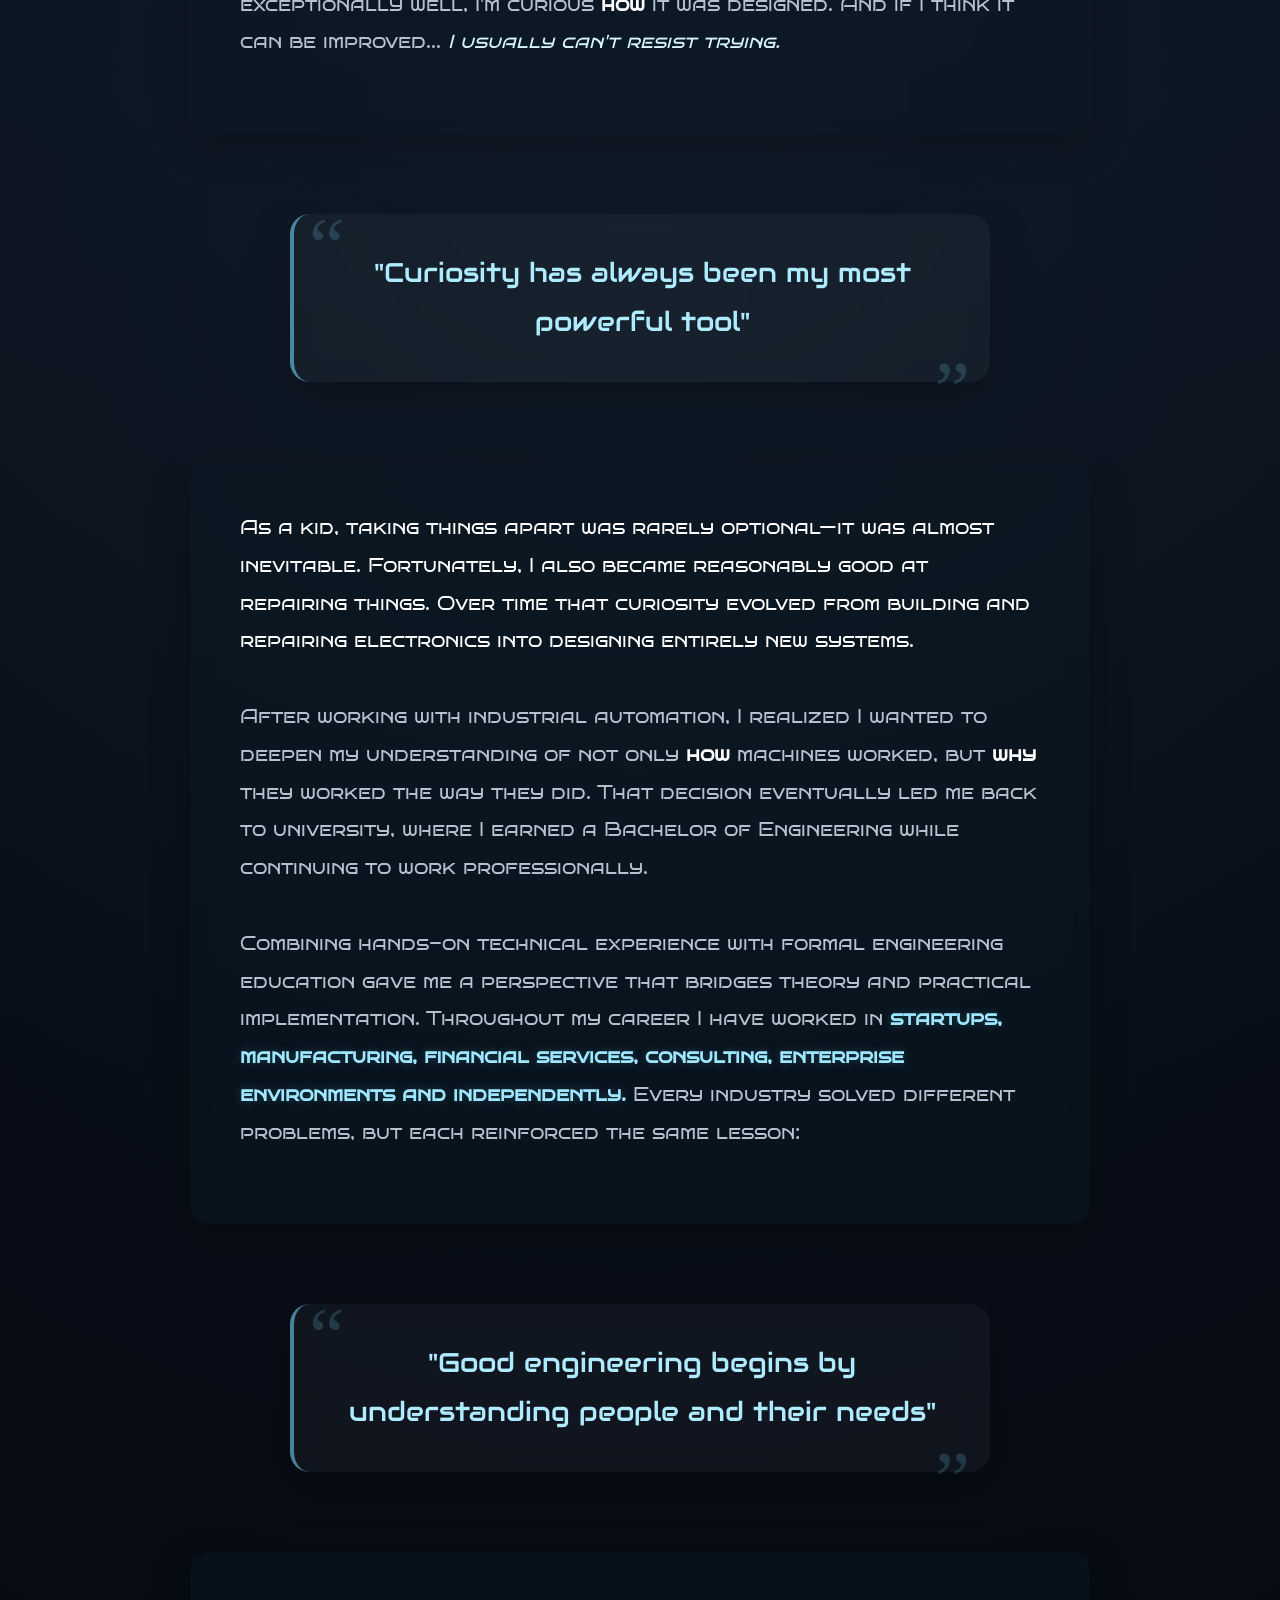
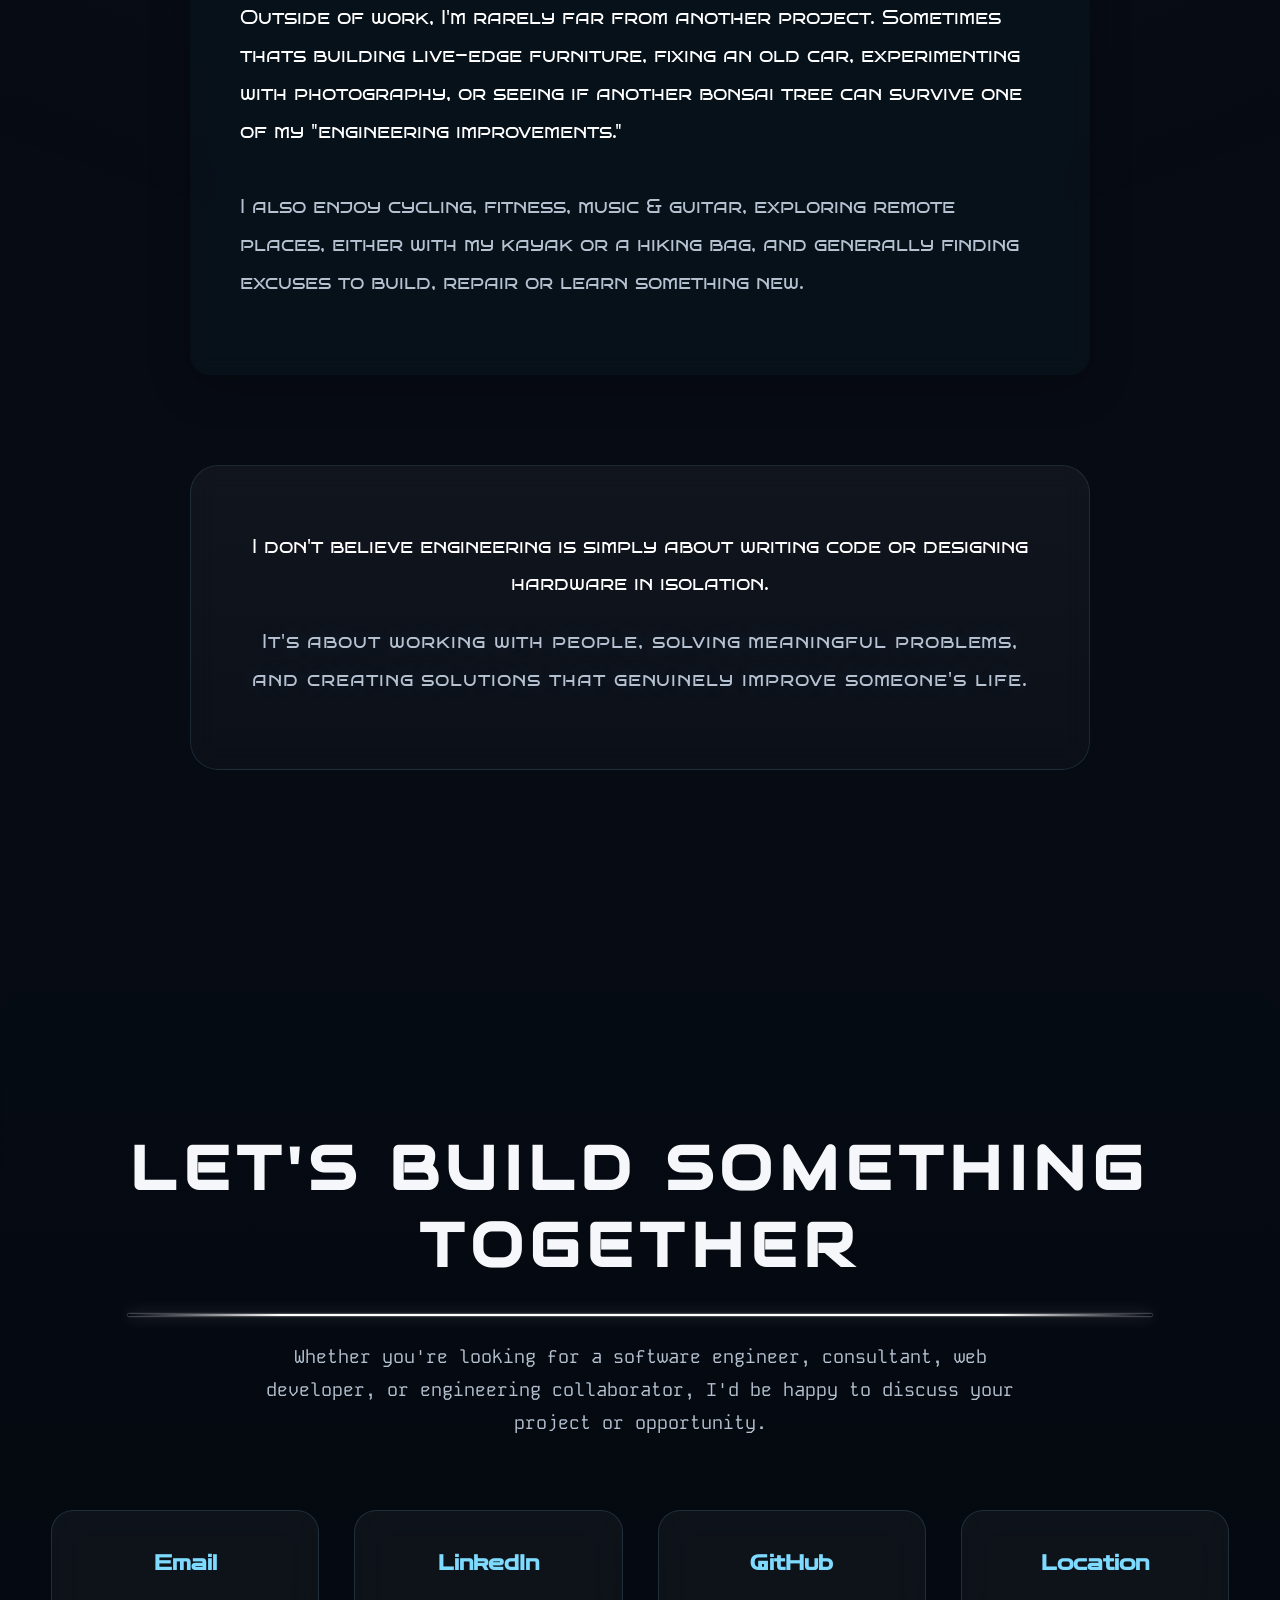
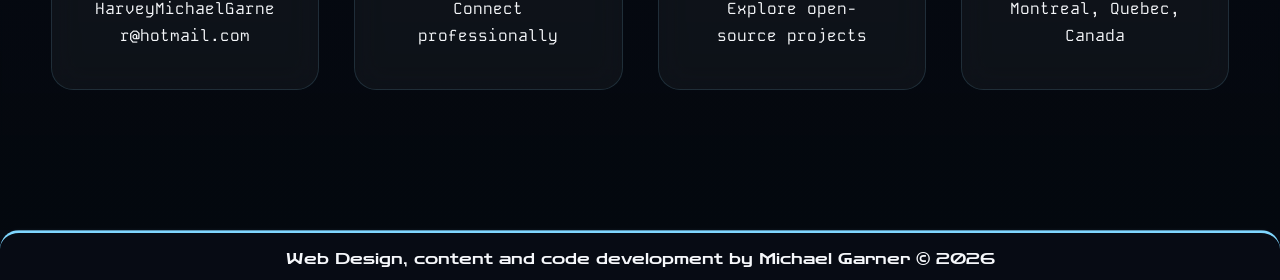
==== commit 5e5cb520: "Googlr tag" ====
--- a/index.html
+++ b/index.html
@@ -1,6 +1,16 @@
 <html lang="en">
 
 <head>
+    <!-- Google tag (gtag.js) -->
+    <script async src="https://www.googletagmanager.com/gtag/js?id=G-B97LNX3EKJ"></script>
+    <script>
+        window.dataLayer = window.dataLayer || [];
+        function gtag() { dataLayer.push(arguments); }
+        gtag('js', new Date());
+
+        gtag('config', 'G-B97LNX3EKJ');
+    </script>
+
     <title>Michael Garner Resume | Software Engineer & Multi-Disciplinary Technologist</title>
 
     <meta name="viewport" content="width=device-width, initial-scale=1.0">
@@ -455,7 +465,7 @@
                     Engineering Portfolio
                 </h2>
                 <p class="sectionIntro">
-                    Modern technology rarely stands alone in a single category, and neither has my career. 
+                    Modern technology rarely stands alone in a single category, and neither has my career.
                     My experience spans various disciplines, but is united by the same principle,
                     applying my technical skills to create value.
                 </p>
@@ -571,7 +581,7 @@
                         <div class="projectDetails">
                             <div class="projectBody">
                                 <p>
-                                    Designing and developing software applications for the web and mobile 
+                                    Designing and developing software applications for the web and mobile
                                     platforms.
                                 </p>
                                 <ul class="projectList">
@@ -830,7 +840,7 @@
                 <p class="sectionIntro">
                     Engineering doesn't stop when the workday ends.
                     These independent ventures reflect my passion for
-                    for making modern technology more approachable, functional, 
+                    for making modern technology more approachable, functional,
                     and accessible.
                 </p>
             </div>
--- a/styles/content.css
+++ b/styles/content.css
@@ -95,7 +95,7 @@
 
 .paragraph-divider-line {
     /* Dimensions & Positioning */
-    width: 25dvw;
+    width: 95%;
     height: 2px;
     z-index: 200000;
     background: linear-gradient(90deg,
--- a/styles/hero_buttons.css
+++ b/styles/hero_buttons.css
@@ -2,41 +2,45 @@
     HERO BUTTONS
 ==================================================*/
 #heroButtons{
-
     display:flex;
-
     justify-content:center;
-
     align-items:center;
-
     flex-wrap:wrap;
-
     gap:18px;
-
     margin-top:45px;
 }
-
 
 /*==================================================
     BUTTON SIZE
 ==================================================*/
 #heroButtons .primaryButton{
+    display:flex;
+    justify-content:center;
+    align-items:center;
+    width:220px;
+    min-height:58px;
+    padding:0 20px;
+    white-space:nowrap;
+    text-align:center;
+    flex-shrink:0;
+}
 
-    display:flex;
+/*==================================================
+    MOBILE HERO BUTTONS
+==================================================*/
+@media (max-width:768px){
 
-    justify-content:center;
+    #heroButtons{
+        gap:10px;
+        margin-top:30px;
+    }
 
-    align-items:center;
+    #heroButtons .primaryButton{
+        width:160px;
+        min-height:46px;
+        padding:0 16px;
+        font-size:.82rem;
+        letter-spacing:.02em;
+    }
 
-    width:220px;
-
-    min-height:58px;
-
-    padding:0 20px;
-
-    white-space:nowrap;
-
-    text-align:center;
-
-    flex-shrink:0;
 }
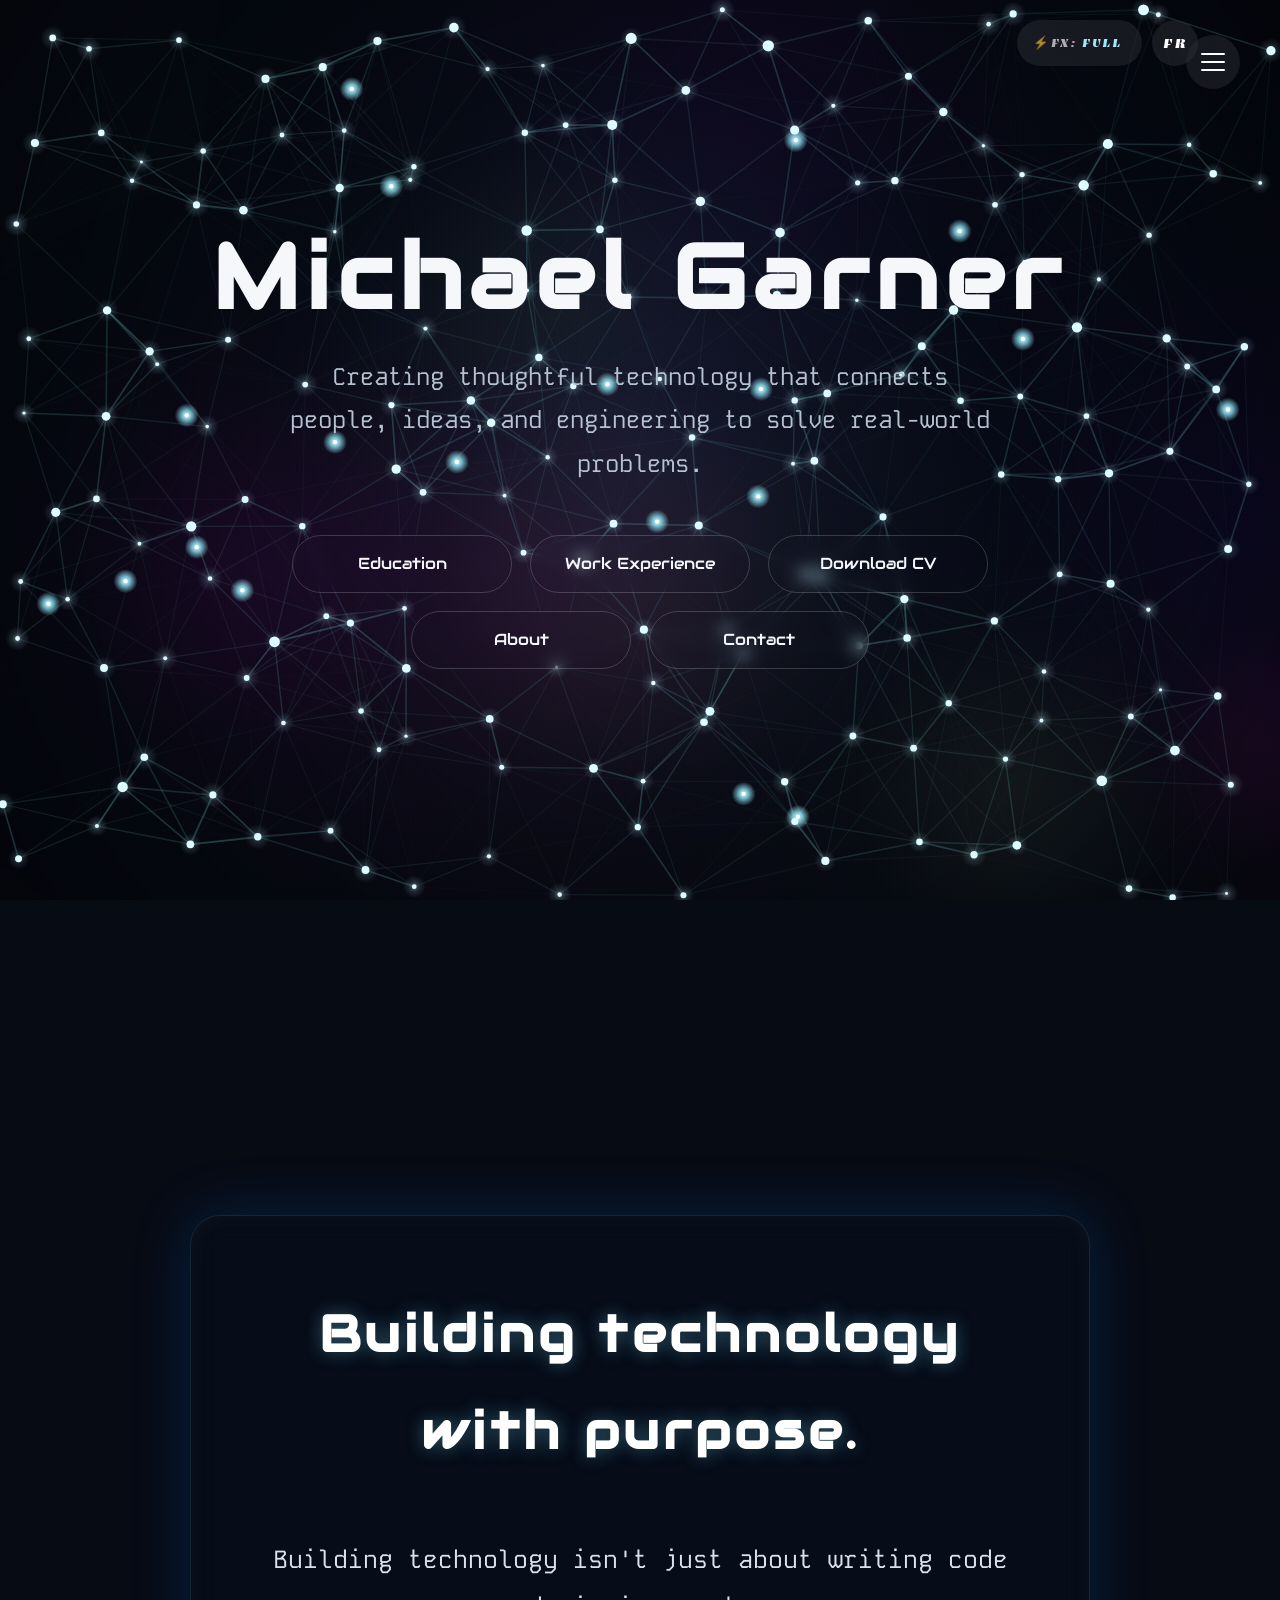
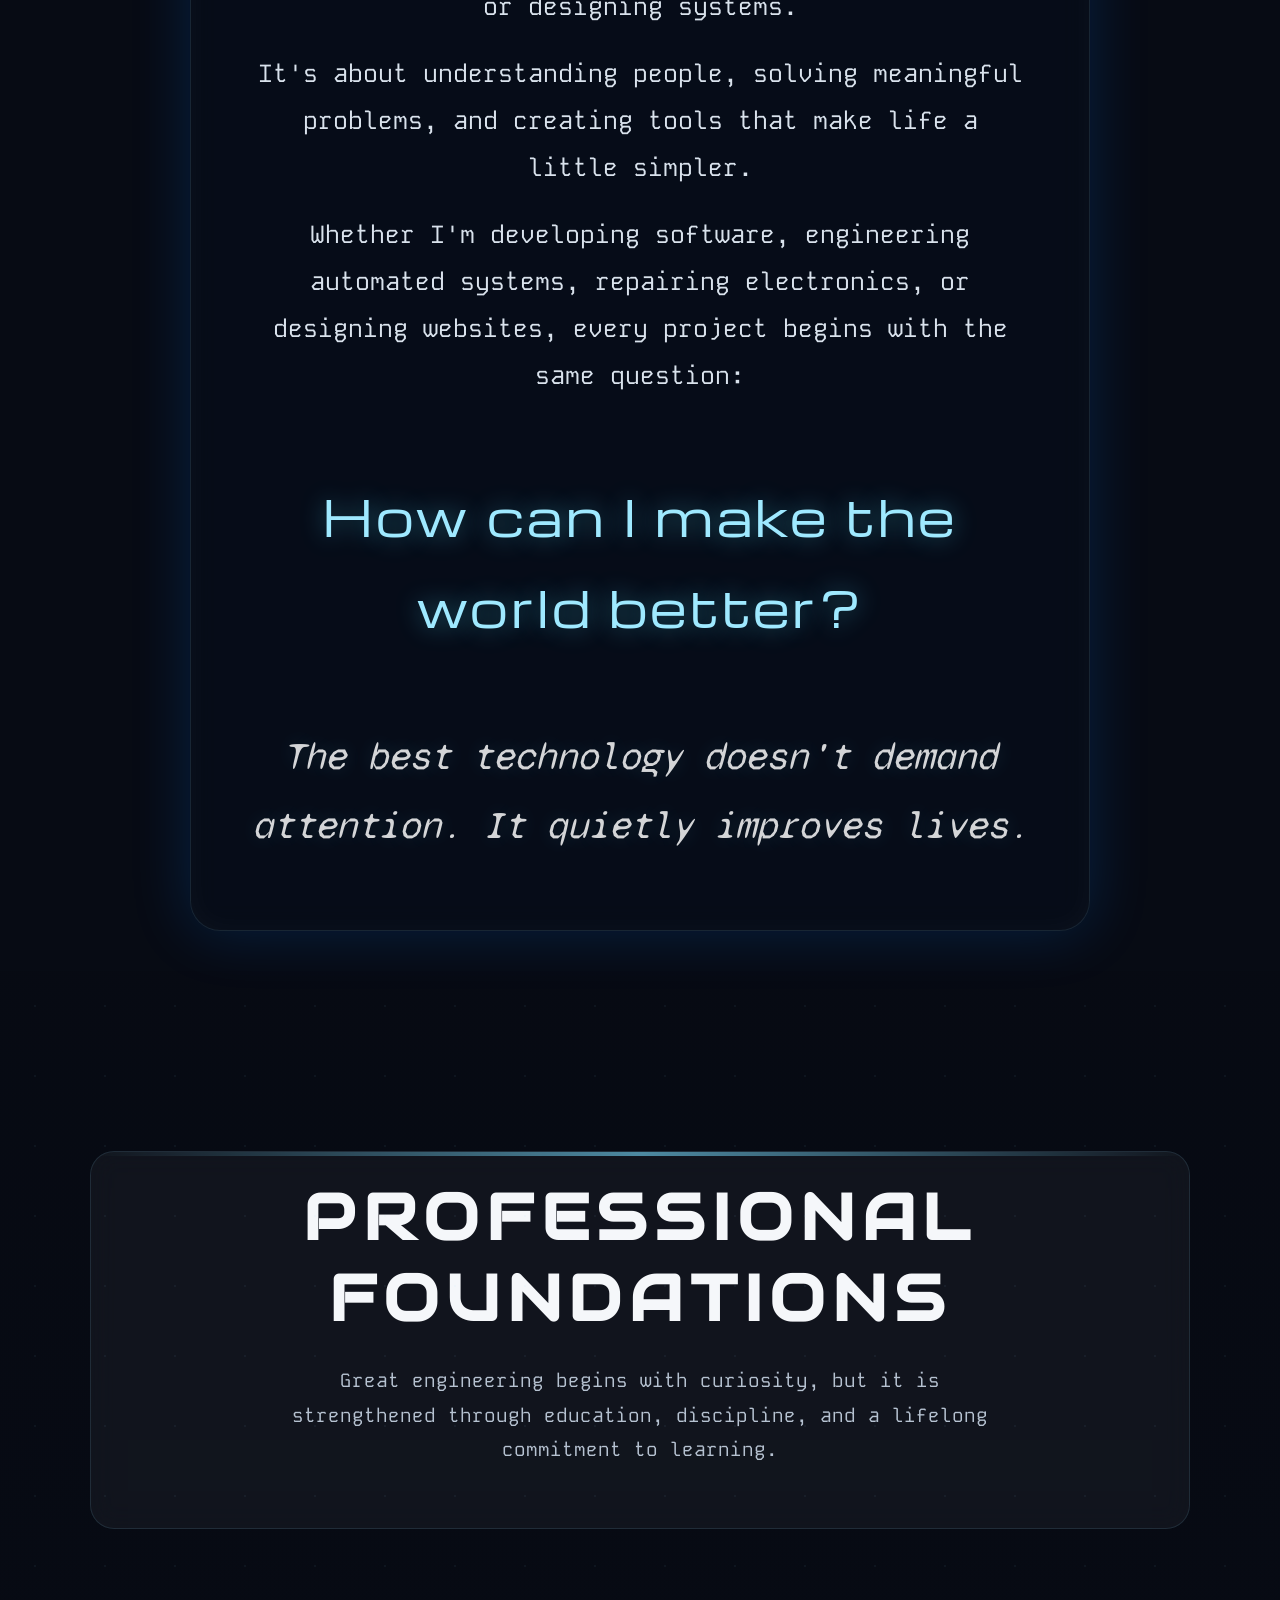
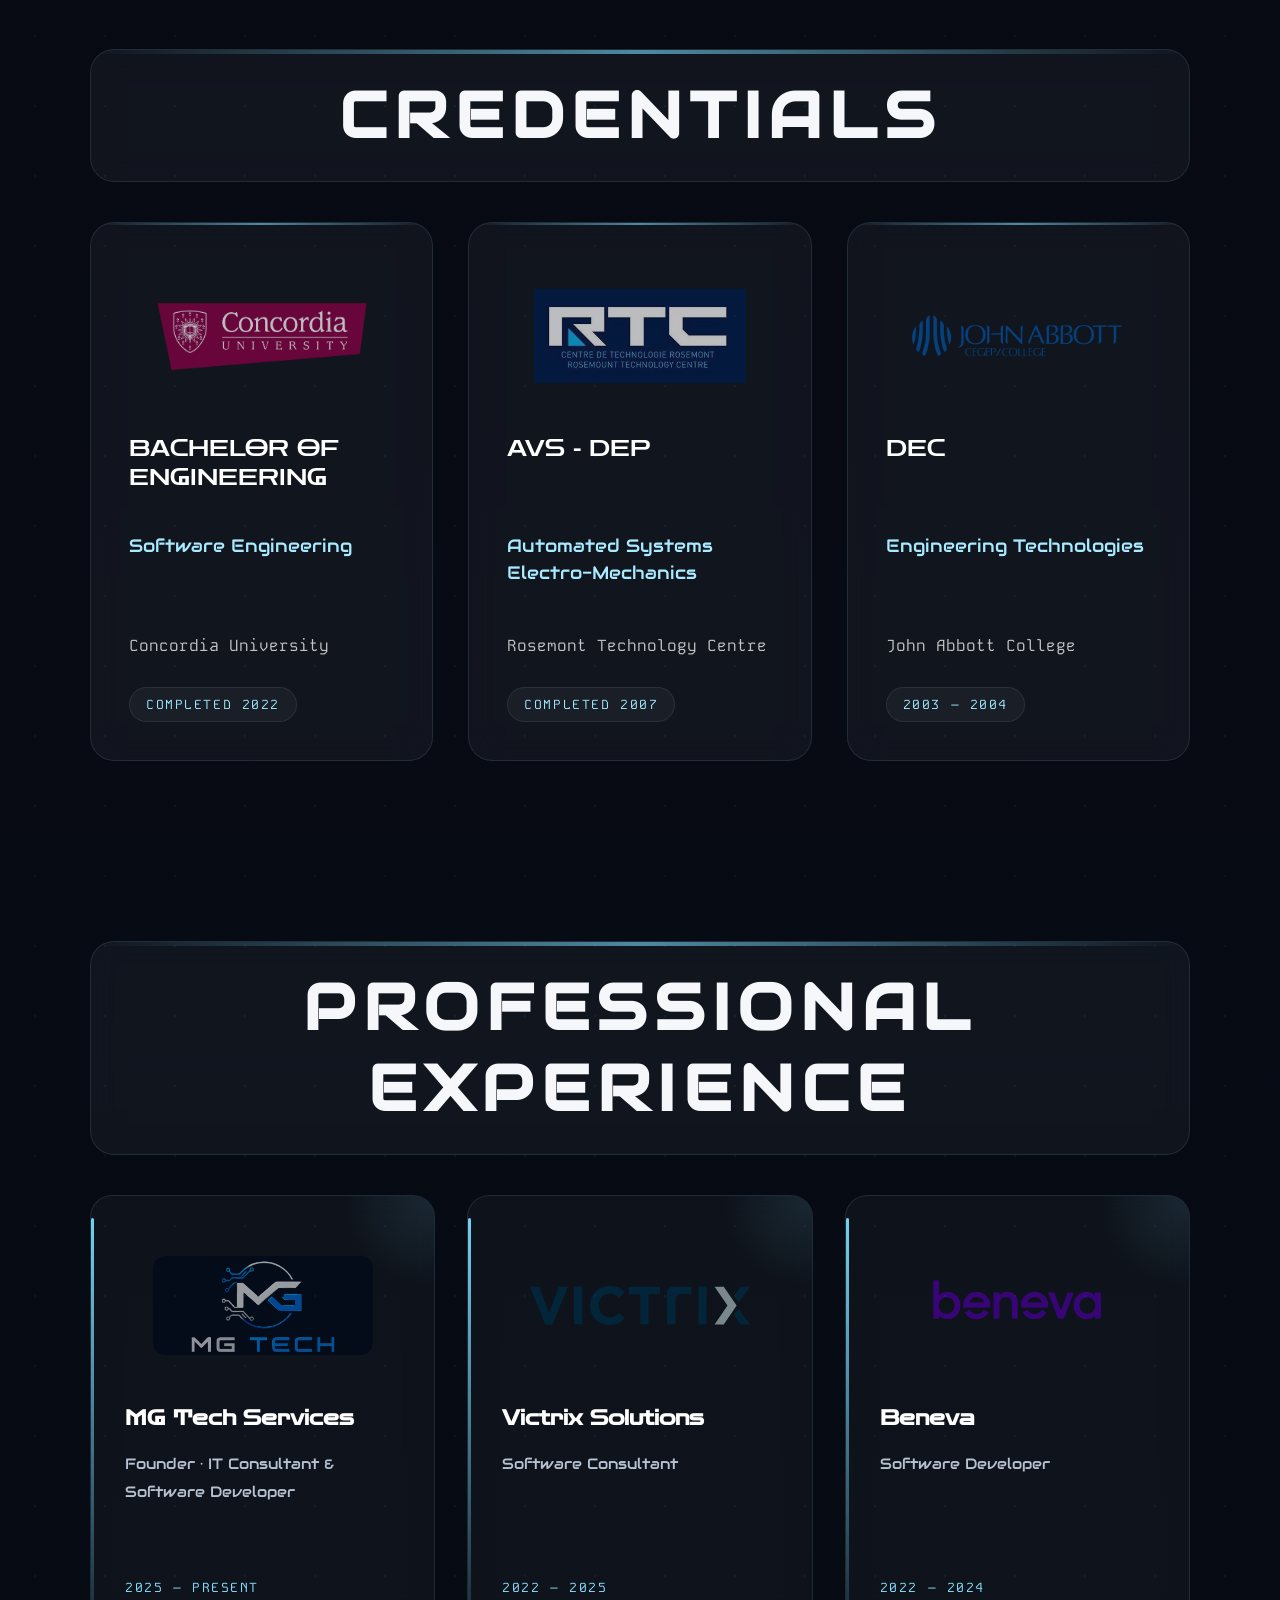
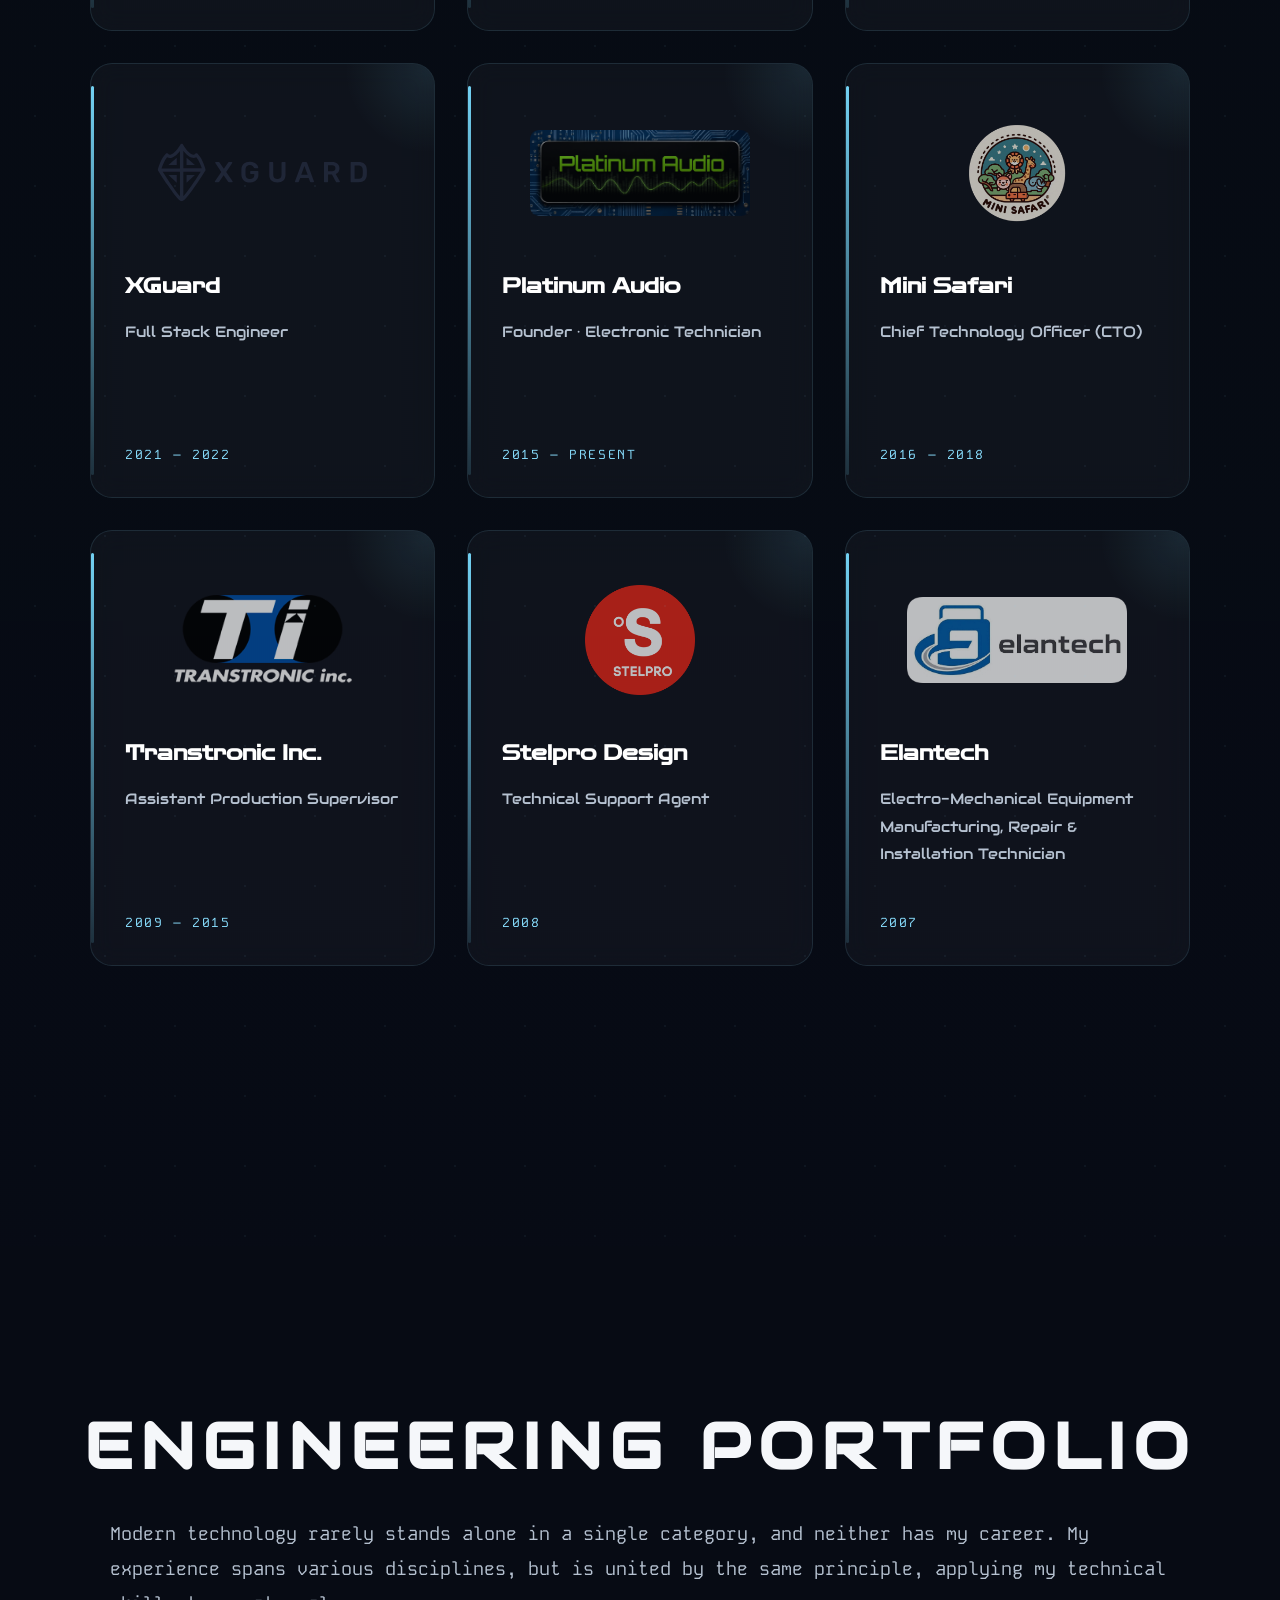
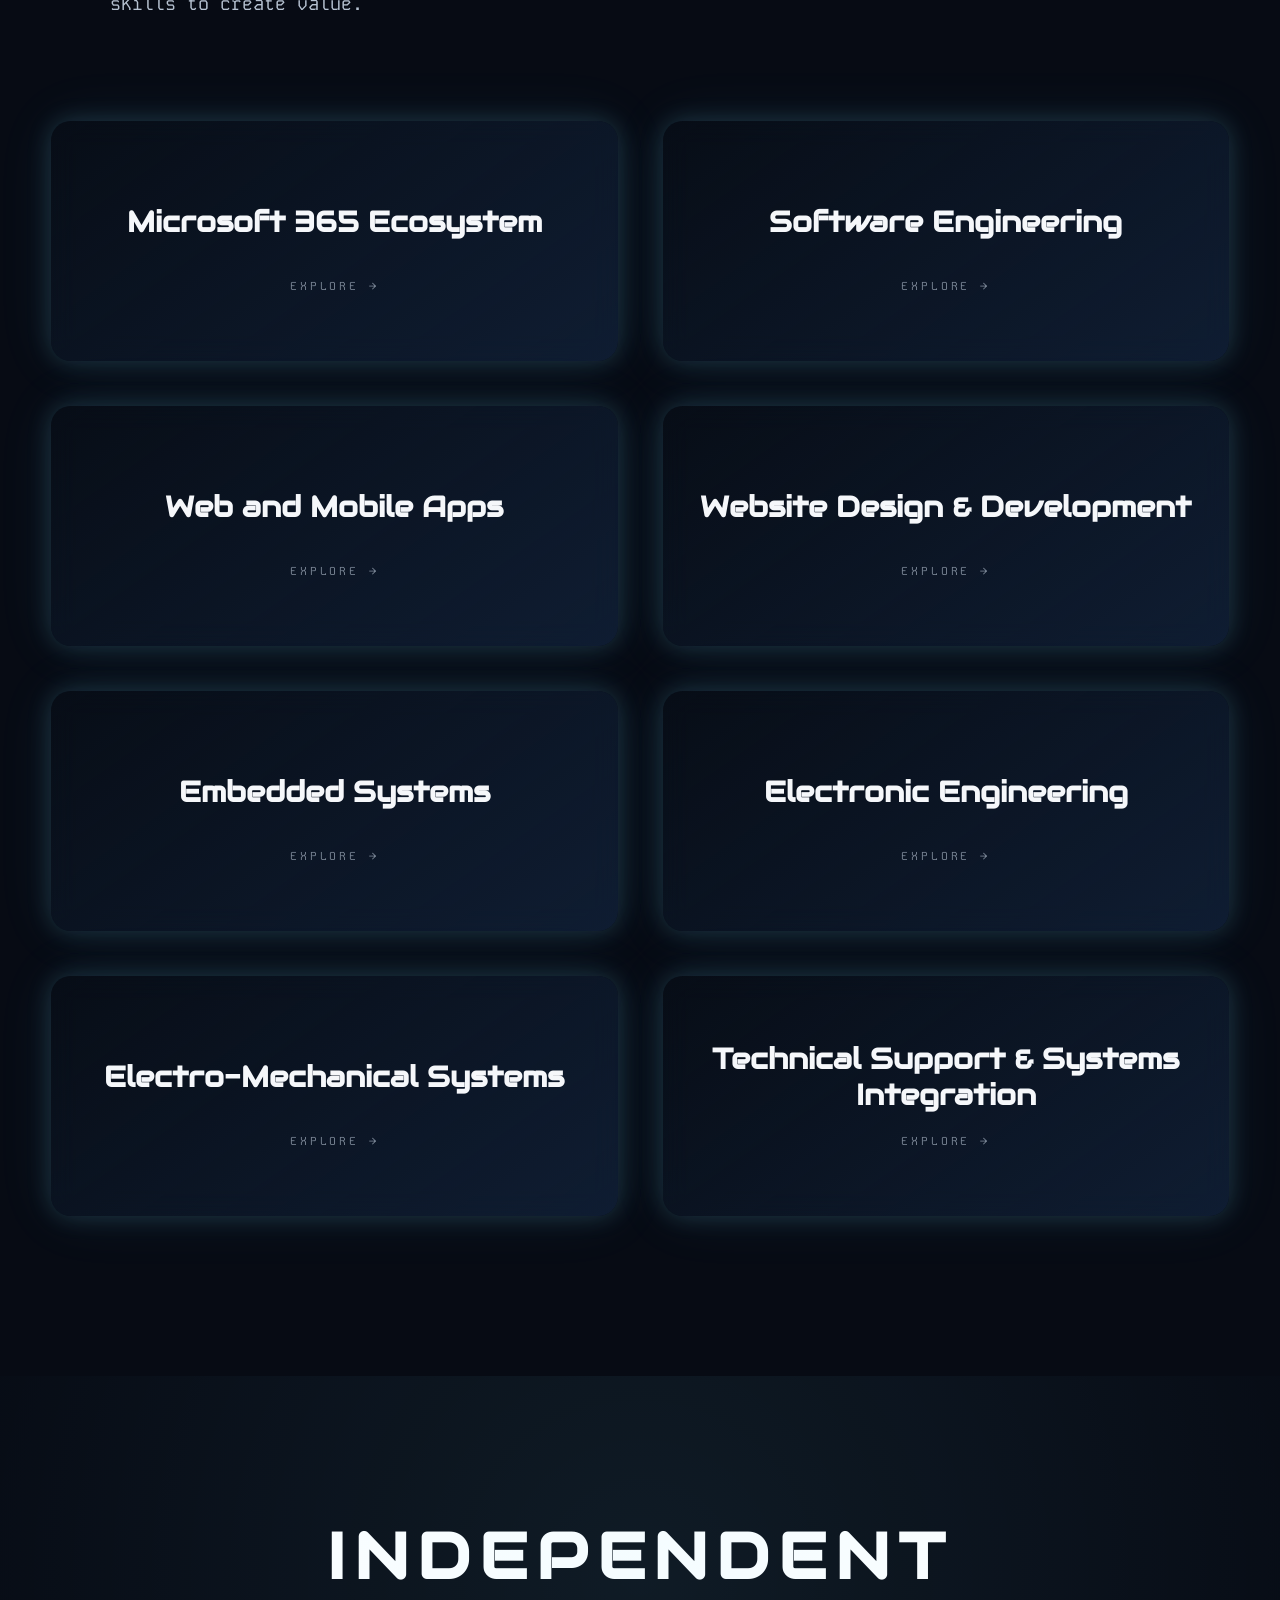
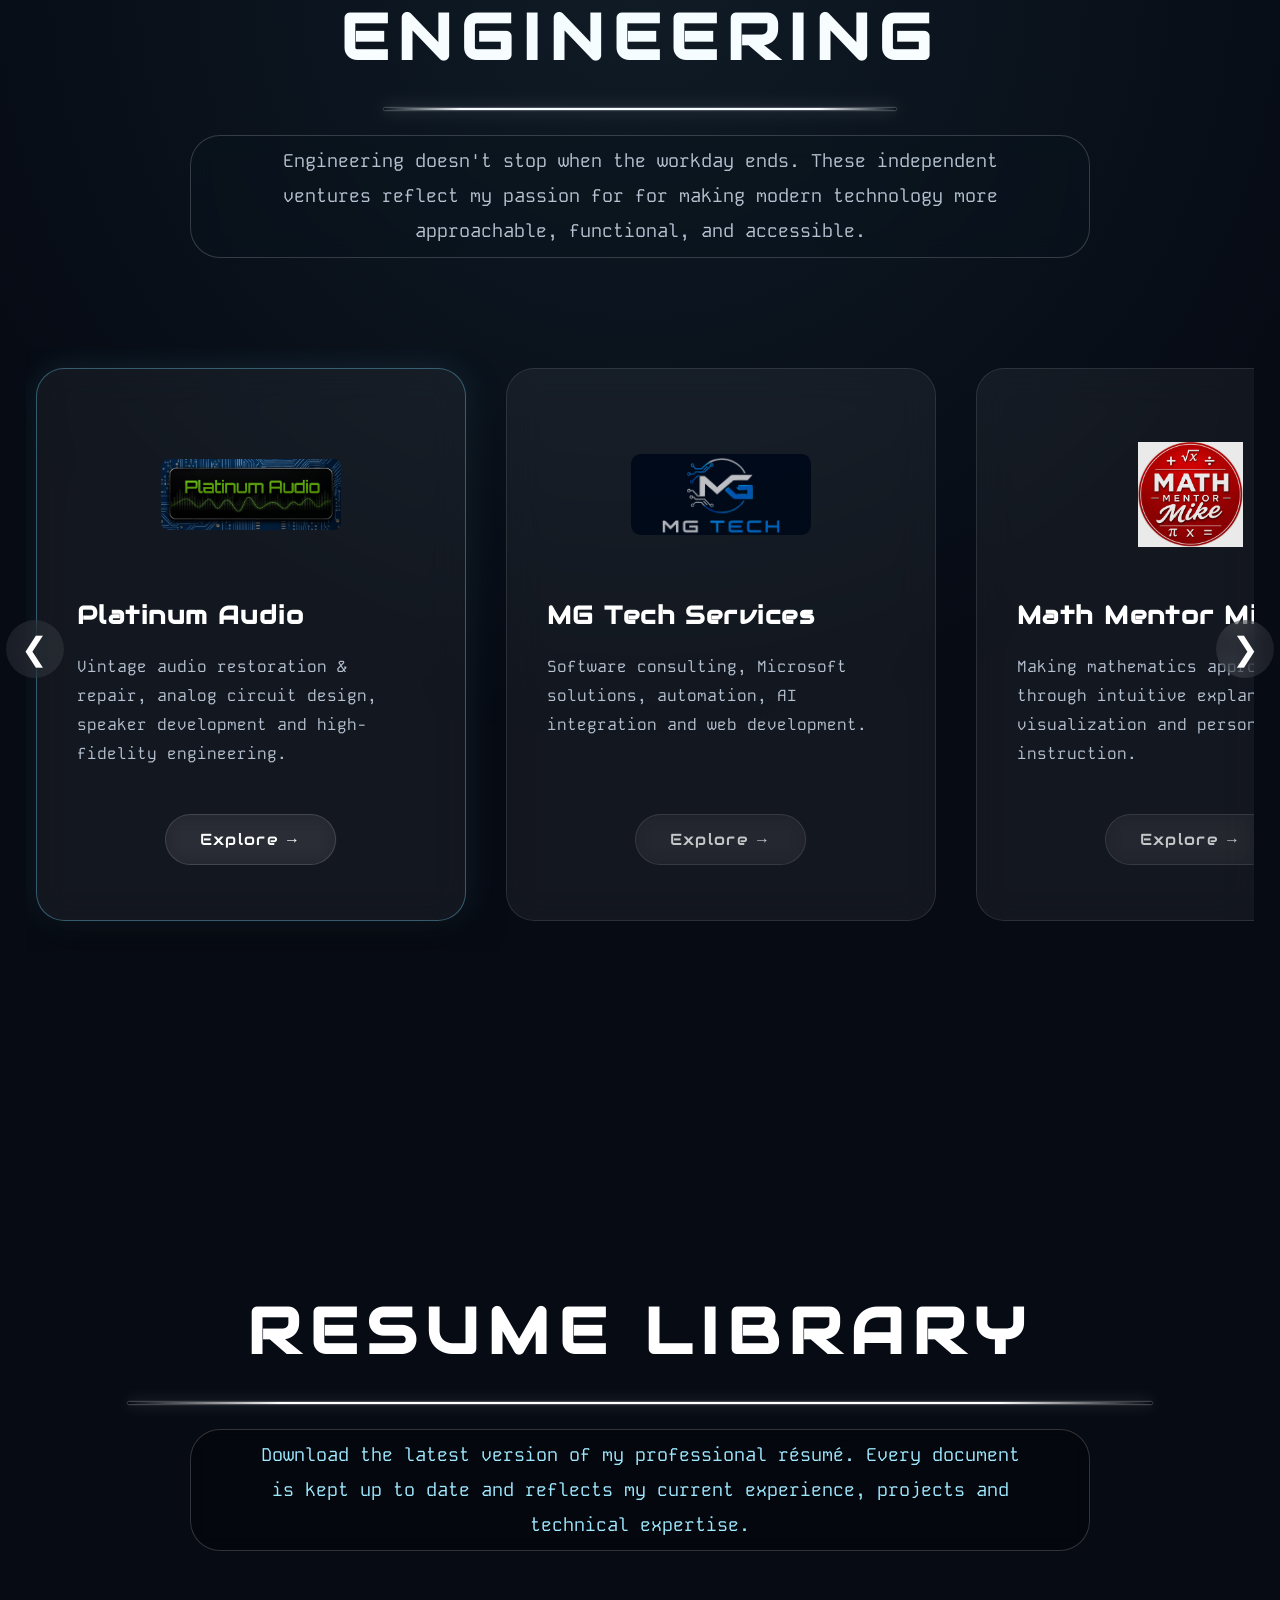
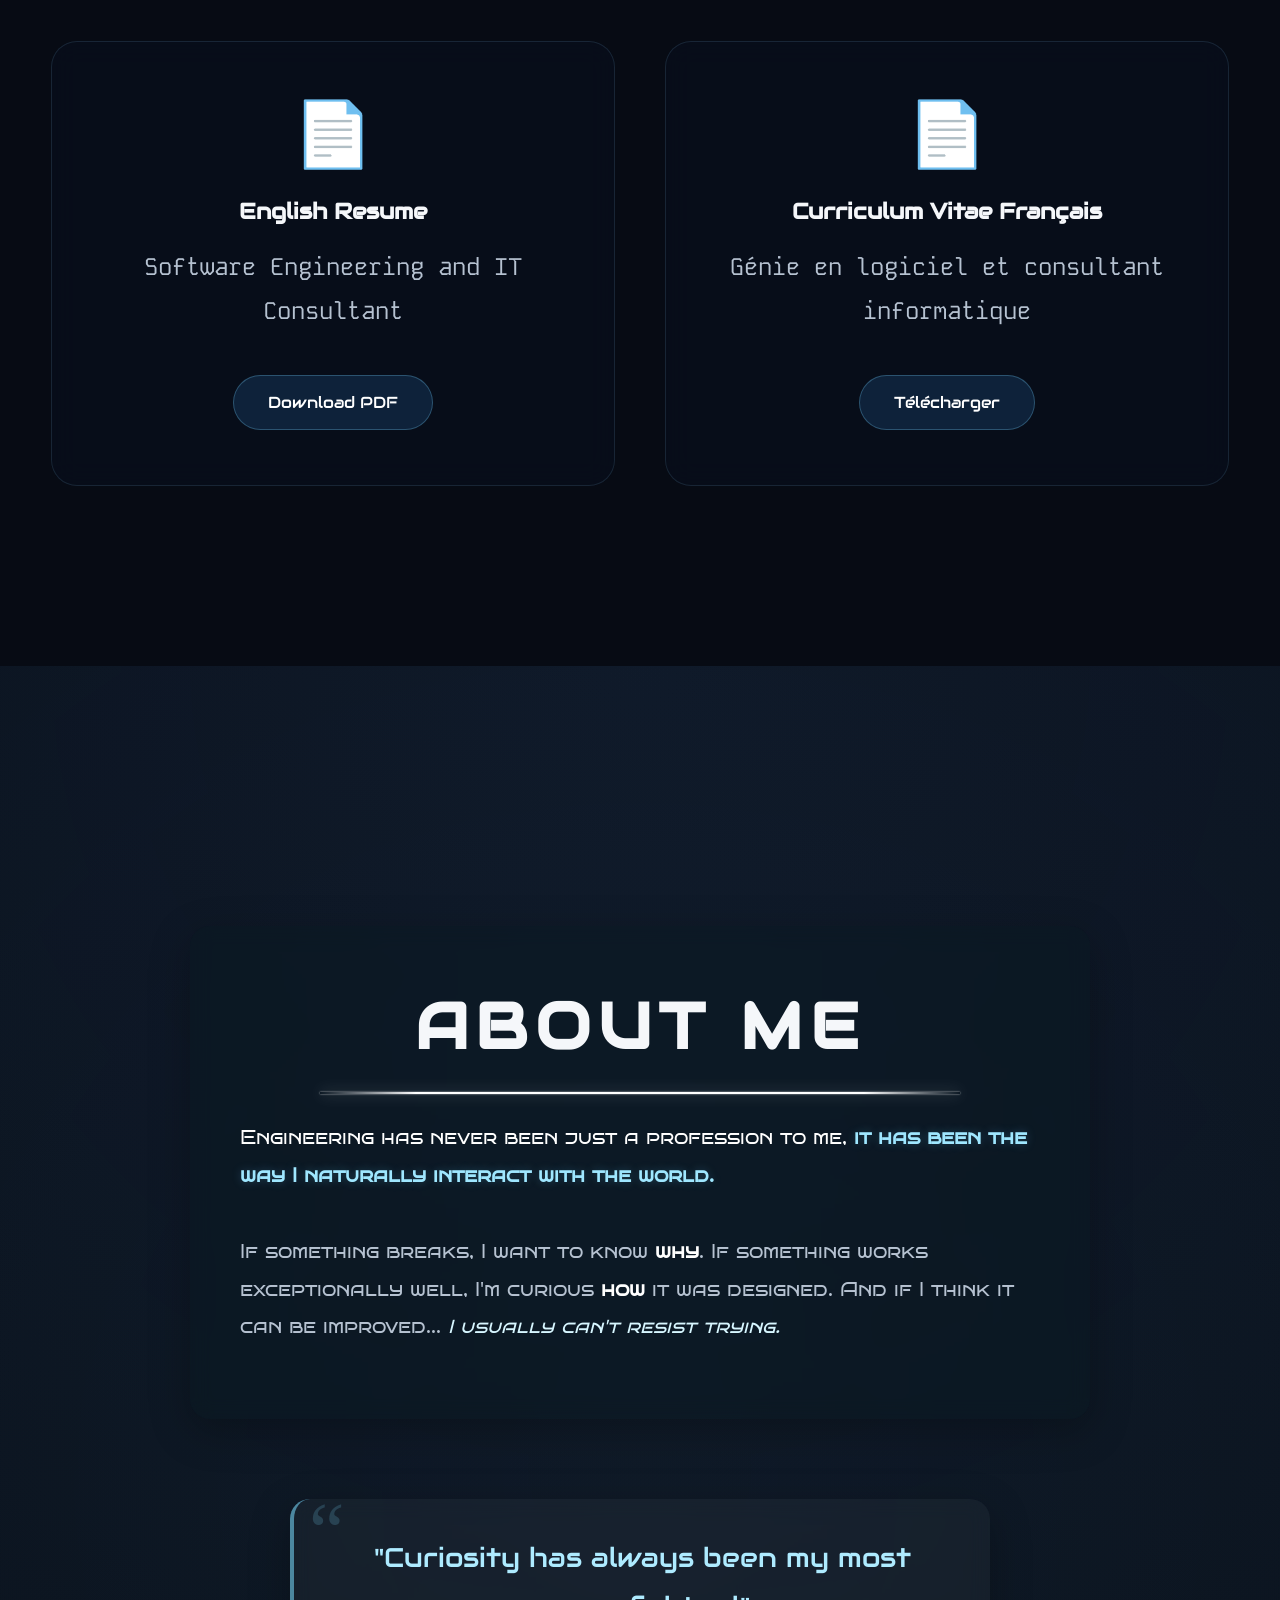
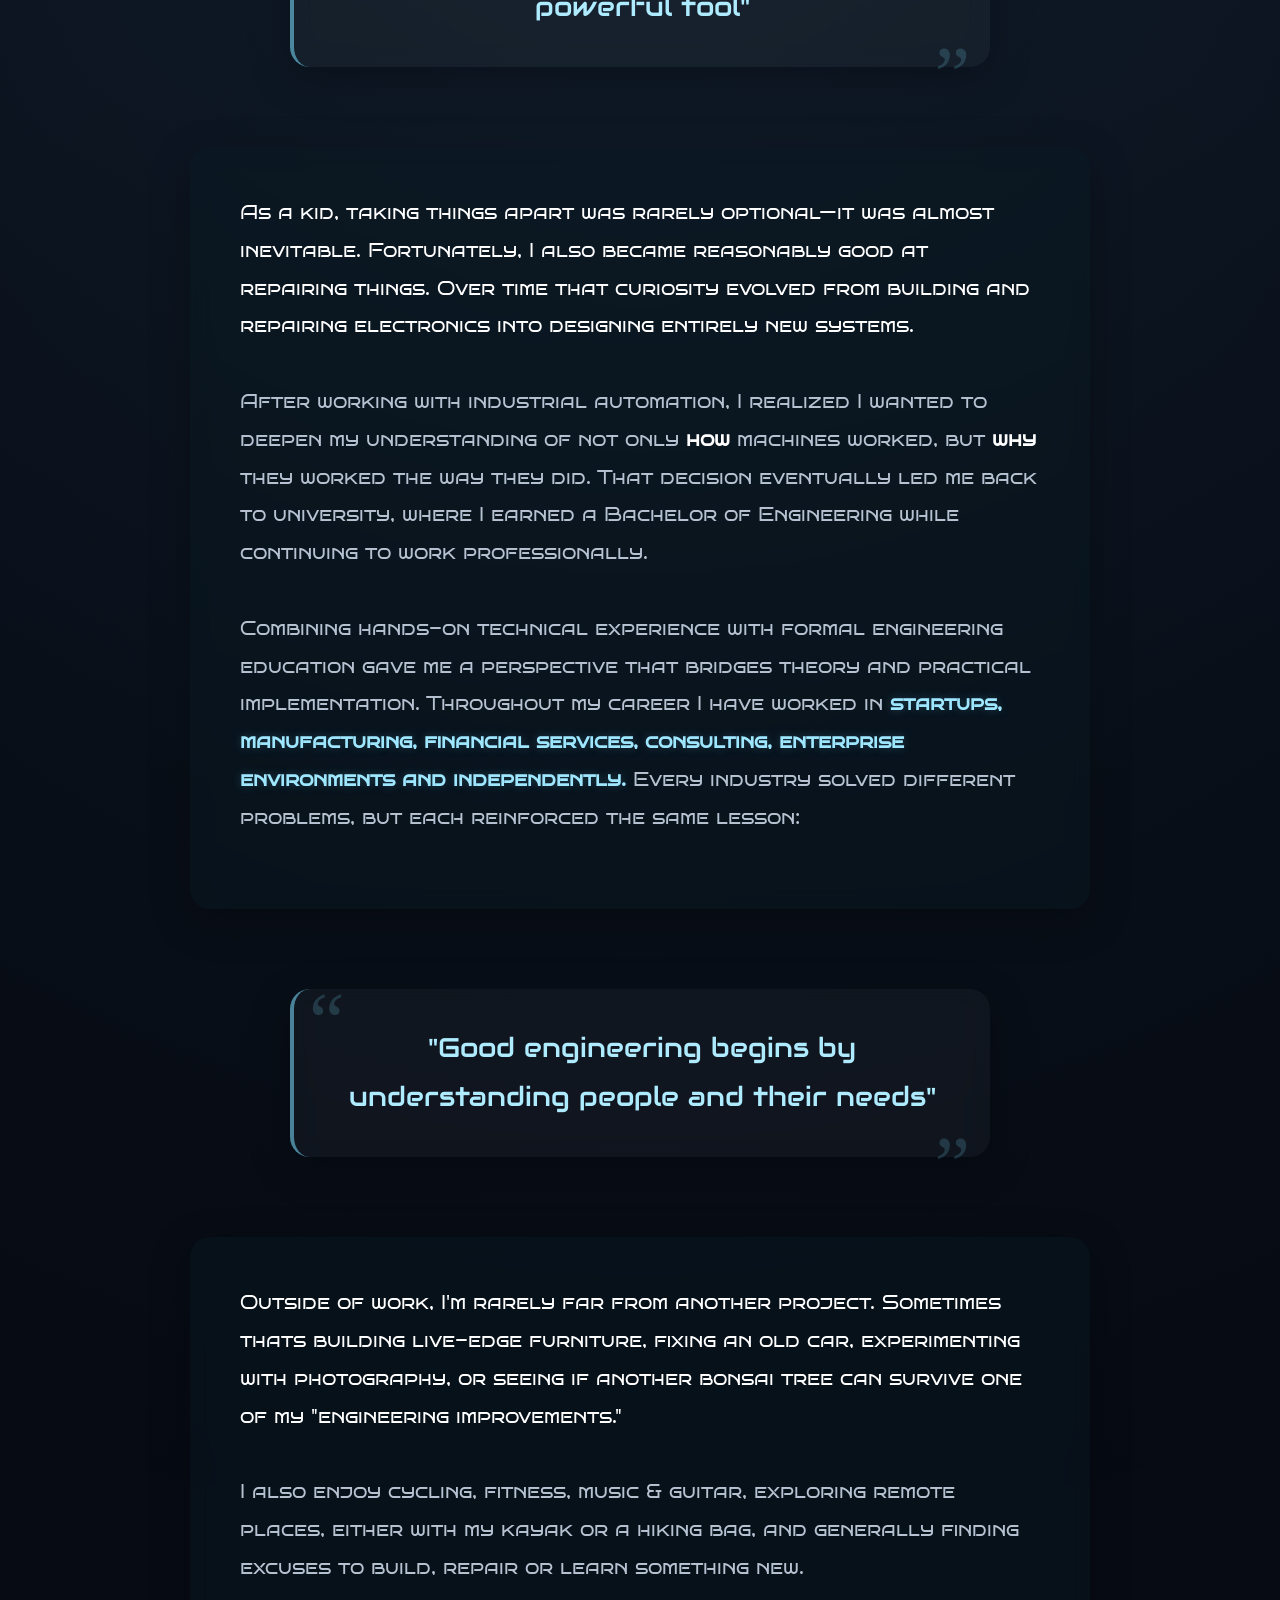
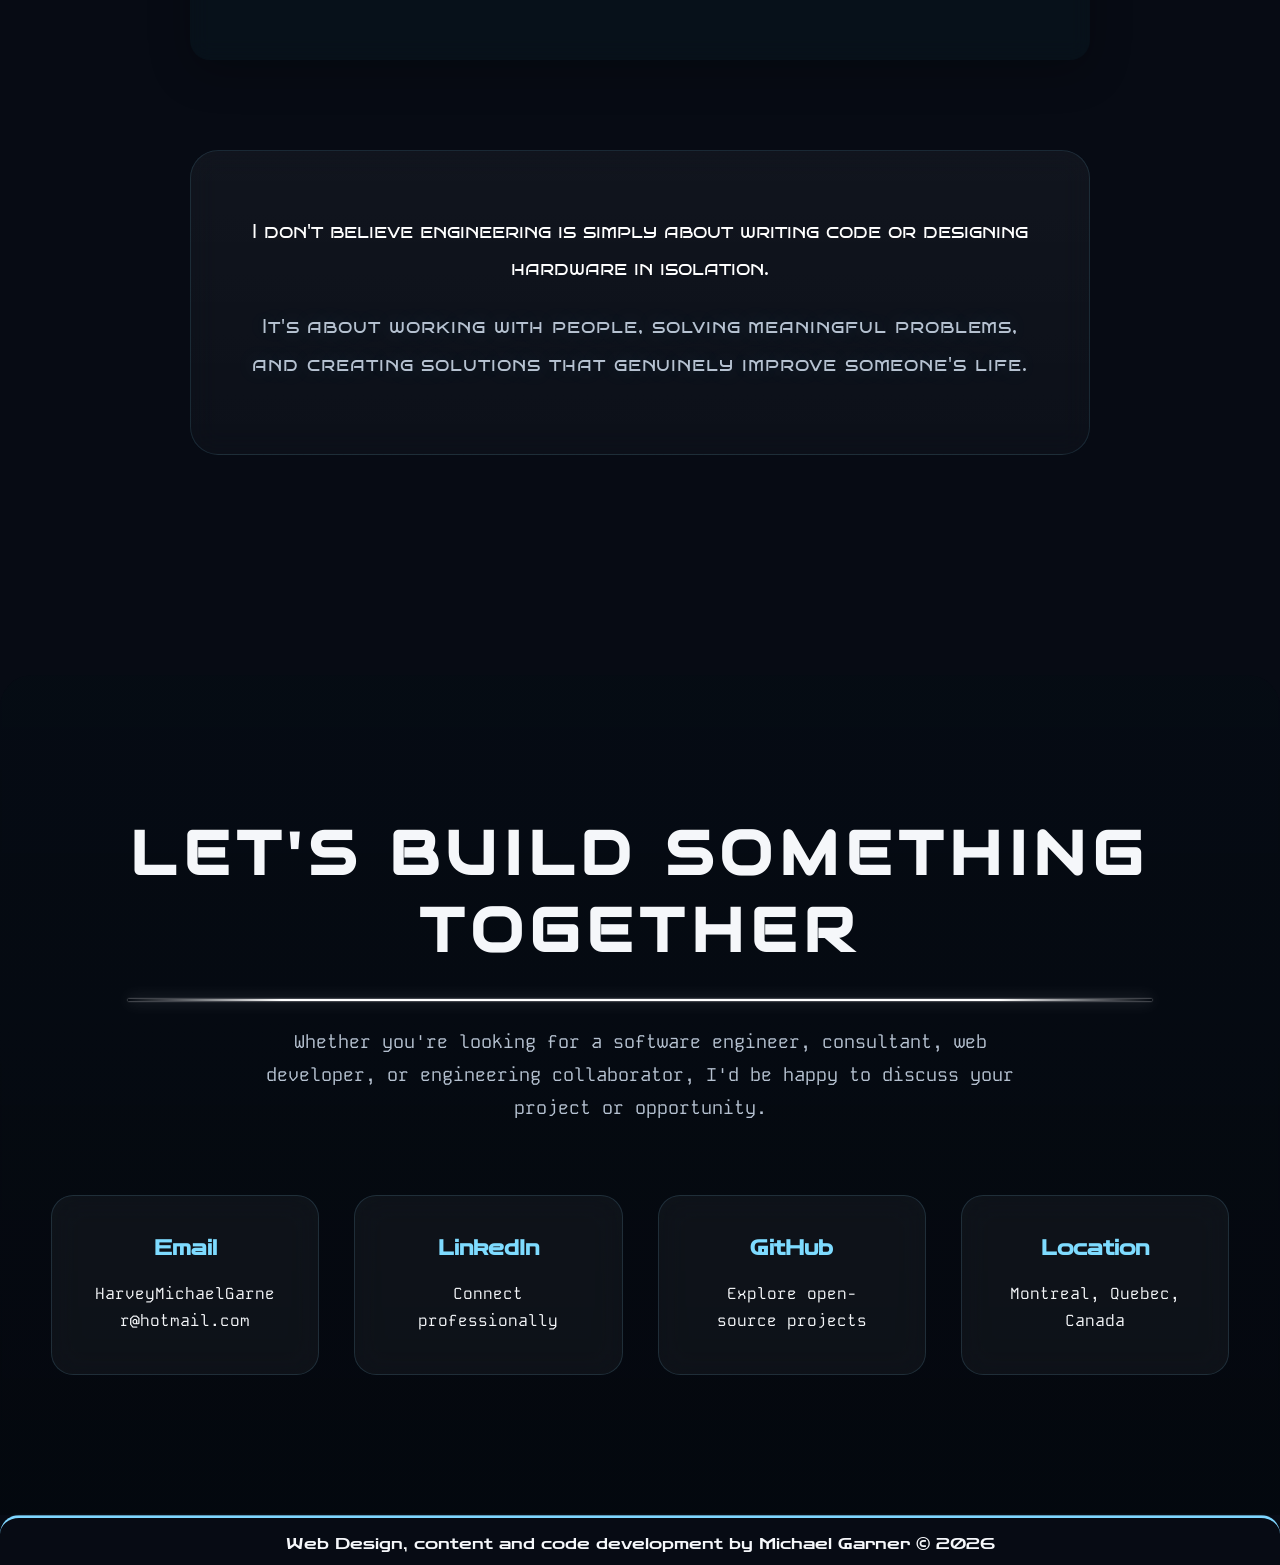
==== commit f71403b6: "FX BUTTON" ====
--- a/index.html
+++ b/index.html
@@ -116,6 +116,19 @@
         FR
     </a>
 
+    <!-- VISUAL EFFECTS BUTTON -->
+    <button id="effectsButton" aria-label="Visual Effects Mode" title="Visual Effects">
+
+        <span class="effectsLabel">
+            ⚡FX:
+        </span>
+
+        <span id="effectsMode">
+            FULL
+        </span>
+
+    </button>
+
     <!-- BURGER MENU FOR NAVIGATION -->
     <button id="menuButton" aria-label="Open navigation">
         <span></span>
@@ -220,9 +233,9 @@
             </div>
         </section>
 
-
+        <!--
         <div class="empty-space"></div>
-
+        -->
 
         <!--==================================================
     PROFESSIONAL FOUNDATION - WORK XP & CREDENTIALS
@@ -1209,6 +1222,7 @@
     <script src="scripts/freelance_section.js"></script>
     <script src="scripts/portfolio_grid.js"></script>
     <script src="scripts/engineering_scene_animation.js"></script>
+    <script src="scripts/effects_button.js"></script>
     <script src="scripts/animation_loop.js"></script>
     <!--
     <script src="scripts/honeycomb_animation.js"></script>
--- a/styles/navigation_menu.css
+++ b/styles/navigation_menu.css
@@ -1,86 +1,86 @@
 /* BURGER MENU */
-#menuButton span{
-    width:24px;
-    height:2px;
-    background:white;
-    border-radius:2px;
-    transition:.4s;
+#menuButton span {
+    width: 24px;
+    height: 2px;
+    background: white;
+    border-radius: 2px;
+    transition: .4s;
 }
 
 
 /*==================================================
     MENU BUTTON
 ==================================================*/
-#menuButton{
-    position:fixed;
-    top:35px;
-    right:40px;
-    width:54px;
-    height:54px;
-    border:none;
-    border-radius:50%;
-    background:rgba(255,255,255,.08);
-    backdrop-filter:blur(14px);
-    cursor:pointer;
-    display:flex;
-    flex-direction:column;
-    justify-content:center;
-    align-items:center;
-    gap:6px;
+#menuButton {
+    position: fixed;
+    top: 35px;
+    right: 40px;
+    width: 54px;
+    height: 54px;
+    border: none;
+    border-radius: 50%;
+    background: rgba(255, 255, 255, .08);
+    backdrop-filter: blur(14px);
+    cursor: pointer;
+    display: flex;
+    flex-direction: column;
+    justify-content: center;
+    align-items: center;
+    gap: 6px;
     z-index: 30;
-    transition:.4s;
-}
-
-#menuButton:hover{
-    background:rgba(255,255,255,.15);
-    transform:scale(1.05);
+    transition: .4s;
+}
+
+#menuButton:hover {
+    background: rgba(255, 255, 255, .15);
+    transform: scale(1.05);
 }
 
 /*==================================================
     MENU OPEN STATE --> BURGER TRANSFORMS TO X
 ==================================================*/
-#menuButton.active span:nth-child(1){
-    transform:translateY(8px) rotate(45deg);
-}
-
-#menuButton.active span:nth-child(2){
-    opacity:0;
-}
-
-#menuButton.active span:nth-child(3){
-    transform:translateY(-8px) rotate(-45deg);
+#menuButton.active span:nth-child(1) {
+    transform: translateY(8px) rotate(45deg);
+}
+
+#menuButton.active span:nth-child(2) {
+    opacity: 0;
+}
+
+#menuButton.active span:nth-child(3) {
+    transform: translateY(-8px) rotate(-45deg);
 }
 
 
 /*==================================================
     MENU
 ==================================================*/
-#menuOverlay{
-    position:fixed;
-    inset:0;
-    display:flex;
-    flex-direction:column;
-    justify-content:center;
-    align-items:center;
-    gap:22px;
-    opacity:0;
-    pointer-events:none;
-    backdrop-filter:blur(16px);
-    background:rgba(5,12,30, 0.5);
-    transition:.6s;
+#menuOverlay {
+    position: fixed;
+    inset: 0;
+    display: flex;
+    flex-direction: column;
+    justify-content: center;
+    align-items: center;
+    gap: 22px;
+    opacity: 0;
+    pointer-events: none;
+    backdrop-filter: blur(16px);
+    background: rgba(5, 12, 30, 0.5);
+    transition: .6s;
     z-index: 20;
 }
 
 /* MENU LINKS */
-#menuOverlay a{
-    color:white;
-    text-decoration:none;
-    font-size:2rem;
-    letter-spacing:4px;
-    font-family:"Emblema One", serif;
-    opacity:0;
-    transform:translateY(25px);
-    transition:.45s;
+#menuOverlay a {
+    color: white;
+    text-decoration: none;
+    font-size: 2rem;
+    letter-spacing: 4px;
+    font-family: "Emblema One", serif;
+    opacity: 0;
+    transform: translateY(25px);
+    transition: .45s;
     text-align: center;
 }
 
@@ -88,58 +88,54 @@
     text-decoration: underline;
 }
 
-#menuOverlay.active{
-    opacity:1;
-    pointer-events:auto;
-}
-
-#menuOverlay.active a{
-    opacity:1;
-    transform:translateY(0);
-}
-
+#menuOverlay.active {
+    opacity: 1;
+    pointer-events: auto;
+}
+
+#menuOverlay.active a {
+    opacity: 1;
+    transform: translateY(0);
+}
 
 .menu-divider-line {
-  /* Dimensions & Positioning */
-  width: 25dvw;
-  height: 2px;
-  z-index: 200000;
-  
-  /* Futuristic Gradient & Glow */
-  background: linear-gradient(
-    90deg,
-    rgba(255, 255, 255, 0) 0%,
-    rgba(255, 255, 255, 1) 15%,
-    rgba(255, 255, 255, 1) 85%,
-    rgba(255, 255, 255, 0) 100%
-  );
-  box-shadow: 0 0 15px rgba(255, 255, 255, 0.4), 0 0 2px rgba(255, 255, 255, 0.8);
-  
-  /* Reset Defaults */
-  border: none;
-  outline: none;
-}
-
+    /* Dimensions & Positioning */
+    width: 25dvw;
+    height: 2px;
+    z-index: 200000;
+
+    /* Futuristic Gradient & Glow */
+    background: linear-gradient(90deg,
+            rgba(255, 255, 255, 0) 0%,
+            rgba(255, 255, 255, 1) 15%,
+            rgba(255, 255, 255, 1) 85%,
+            rgba(255, 255, 255, 0) 100%);
+    box-shadow: 0 0 15px rgba(255, 255, 255, 0.4), 0 0 2px rgba(255, 255, 255, 0.8);
+
+    /* Reset Defaults */
+    border: none;
+    outline: none;
+}
 
 /*==================================================
     LANGUAGE BUTTON
 ==================================================*/
-#languageButton{
-    position:fixed;
-    top:35px;
-    right:105px;
-    height:54px;
-    display:flex;
-    justify-content:center;
-    align-items:center;
-    border-radius:50%;
-    background:rgba(255,255,255,.08);
-    backdrop-filter:blur(14px);
-    color:white;
-    text-decoration:none;
-    font-family:"Emblema One", serif;
-    font-size:1rem;
-    letter-spacing:2px;
+#languageButton {
+    position: fixed;
+    top: 35px;
+    right: 105px;
+    height: 54px;
+    display: flex;
+    justify-content: center;
+    align-items: center;
+    border-radius: 50%;
+    background: rgba(255, 255, 255, .08);
+    backdrop-filter: blur(14px);
+    color: white;
+    text-decoration: none;
+    font-family: "Emblema One", serif;
+    font-size: 1rem;
+    letter-spacing: 2px;
     z-index: 1000;
     transition:
         transform .35s,
@@ -148,23 +144,97 @@
         letter-spacing .35s;
 }
 
-#languageButton:hover{
+#languageButton:hover {
+    background: rgba(255, 255, 255, .16);
+    transform: scale(1.08);
+    letter-spacing: 3px;
+    box-shadow: 0 0 20px rgba(120, 220, 255, .35);
+}
+
+#languageButton:active {
+    transform: scale(.96);
+}
+
+#languageButton {
+    top: 20px;
+    right: 82px;
+    width: 46px;
+    height: 46px;
+    font-size: .9rem;
+}
+
+/*==================================================
+    VISUAL EFFECTS BUTTON
+==================================================*/
+#effectsButton{
+    position:fixed;
+    top:20px;
+    right:138px;
+    height:46px;
+    min-width:110px;
+    padding:0 16px;
+    display:flex;
+    justify-content:center;
+    align-items:center;
+    gap:6px;
+    border:none;
+    border-radius:999px;
+    background:rgba(255,255,255,.08);
+    backdrop-filter:blur(14px);
+    color:white;
+    font-family:"Emblema One", serif;
+    font-size:.78rem;
+    letter-spacing:1.5px;
+    cursor:pointer;
+    z-index:1000;
+    transition:
+        transform .35s,
+        background .35s,
+        box-shadow .35s,
+        letter-spacing .35s;
+}
+
+/* Hover */
+#effectsButton:hover{
     background:rgba(255,255,255,.16);
-    transform:scale(1.08);
-    letter-spacing:3px;
-    box-shadow:0 0 20px rgba(120,220,255,.35);
-}
-
-#languageButton:active{
+    transform:scale(1.05);
+    letter-spacing:2px;
+    box-shadow: 0 0 20px rgba(120,220,255,.35);
+}
+
+/* Click */
+#effectsButton:active{
     transform:scale(.96);
 }
 
-#languageButton{
-    top:20px;
-    right:82px;
-    width:46px;
-    height:46px;
-    font-size:.9rem;
+/*==================================================
+    LABELS
+==================================================*/
+.effectsLabel{
+    opacity:.65;
+}
+
+#effectsMode{
+    color:#9FE7FF;
+    min-width:44px;
+    text-align:left;
+}
+
+/*==================================================
+    MOBILE
+==================================================*/
+
+@media (max-width:600px){
+
+    #effectsButton{
+        right:118px;
+        min-width:90px;
+        height:42px;
+        padding:0 12px;
+        font-size:.68rem;
+        gap:4px;
+    }
+
 }
 
 @media (max-width: 600px) {
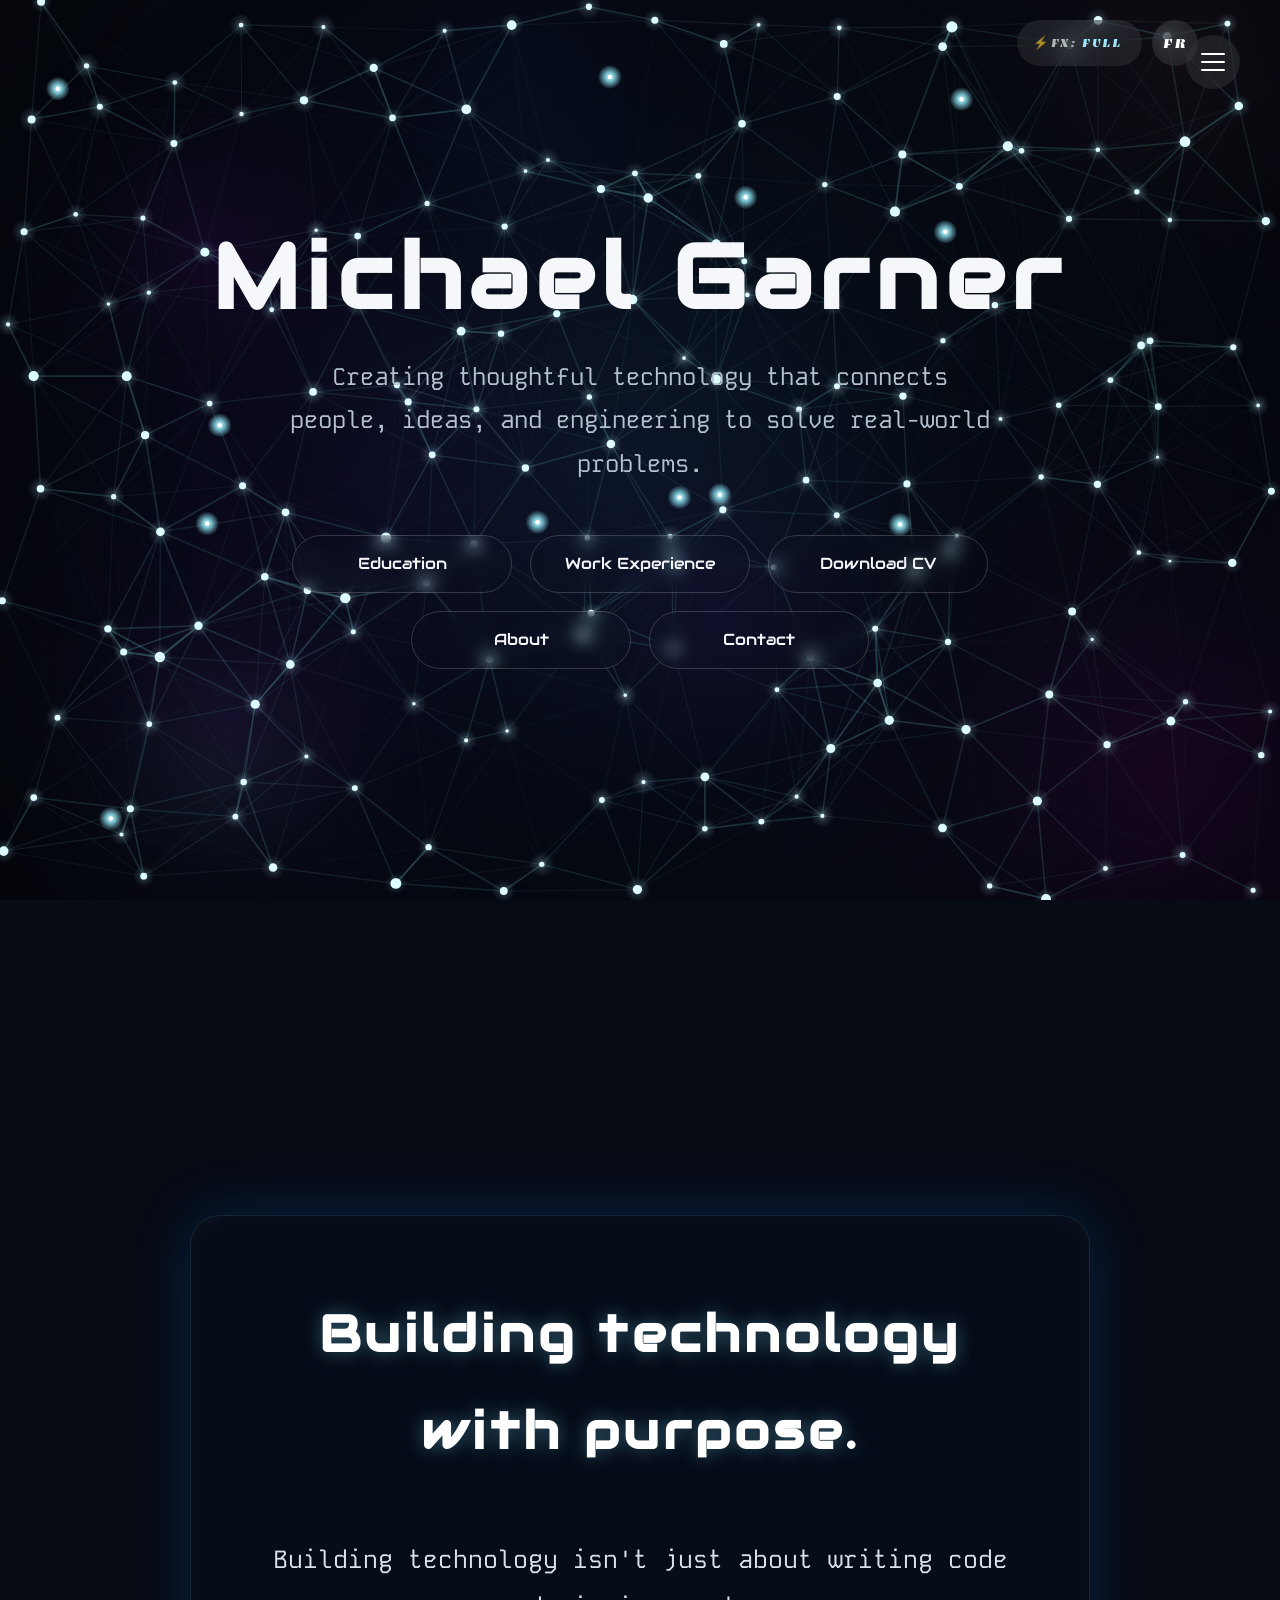
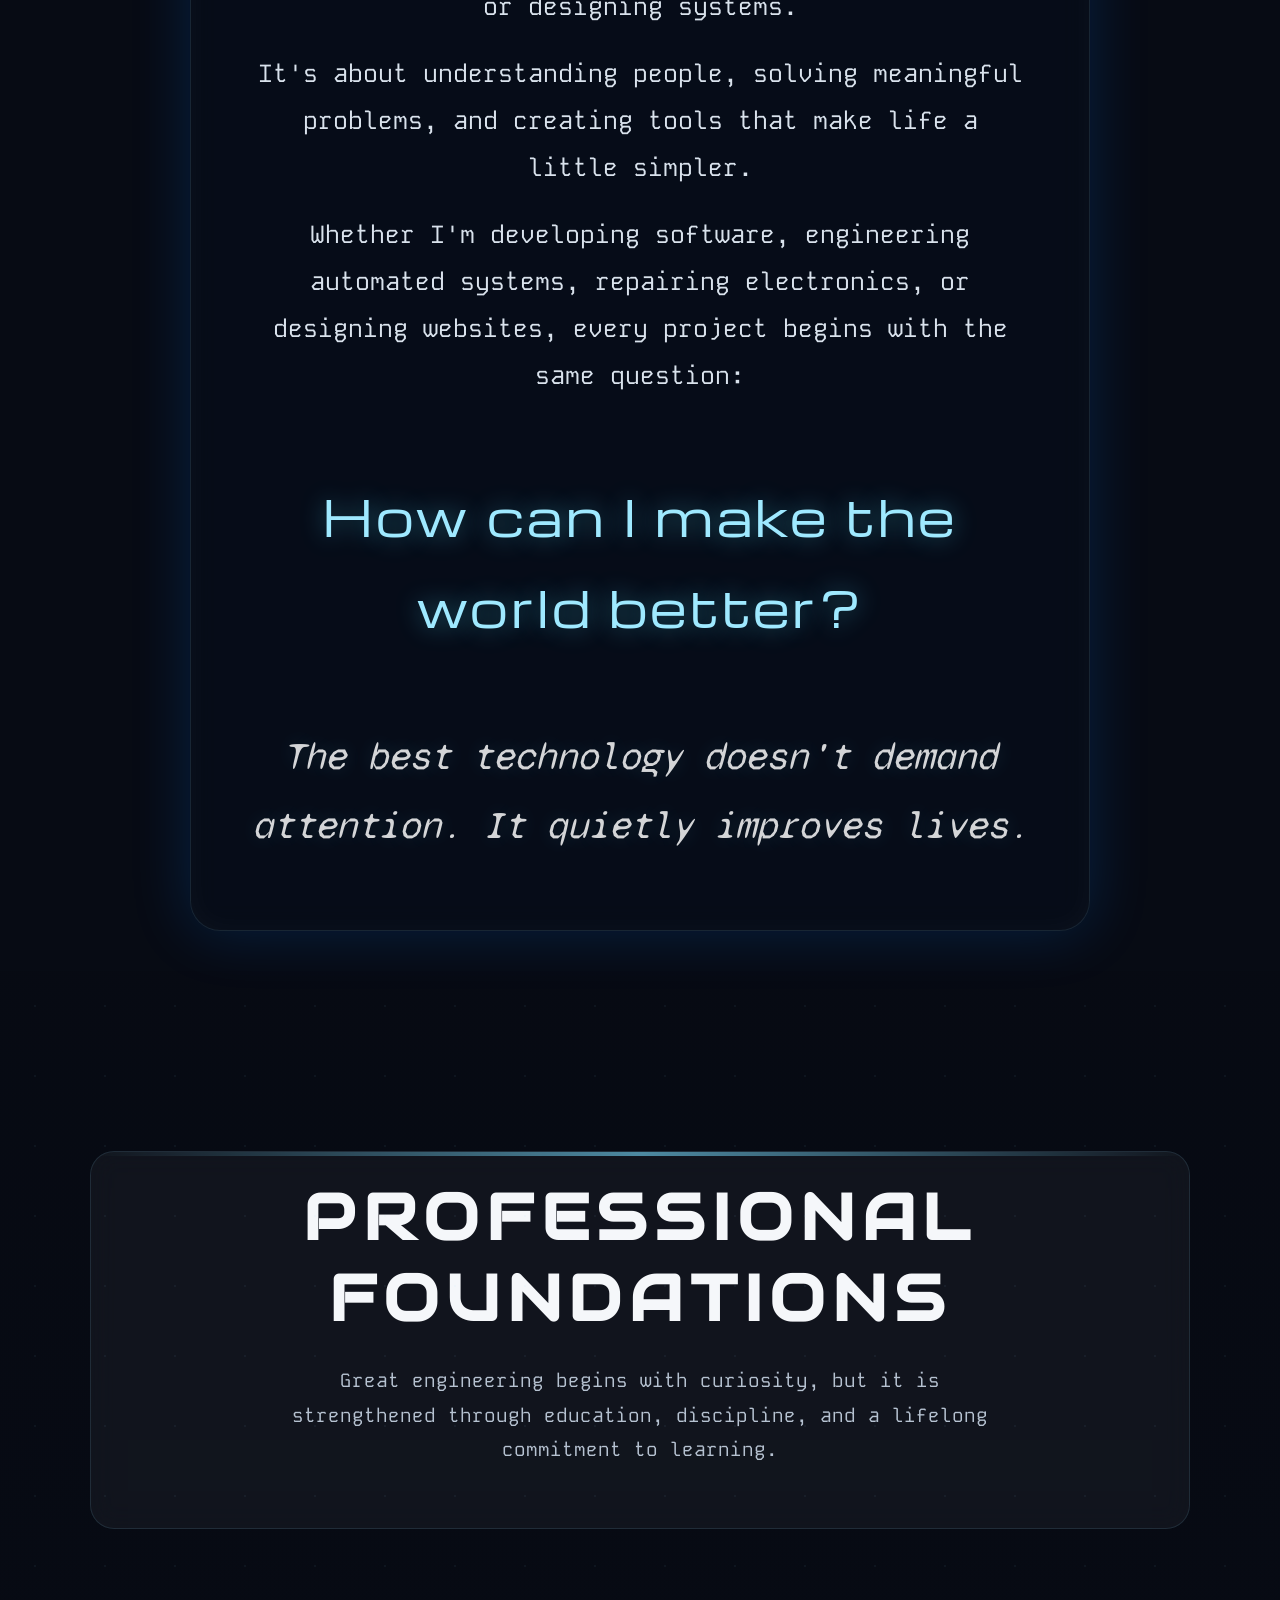
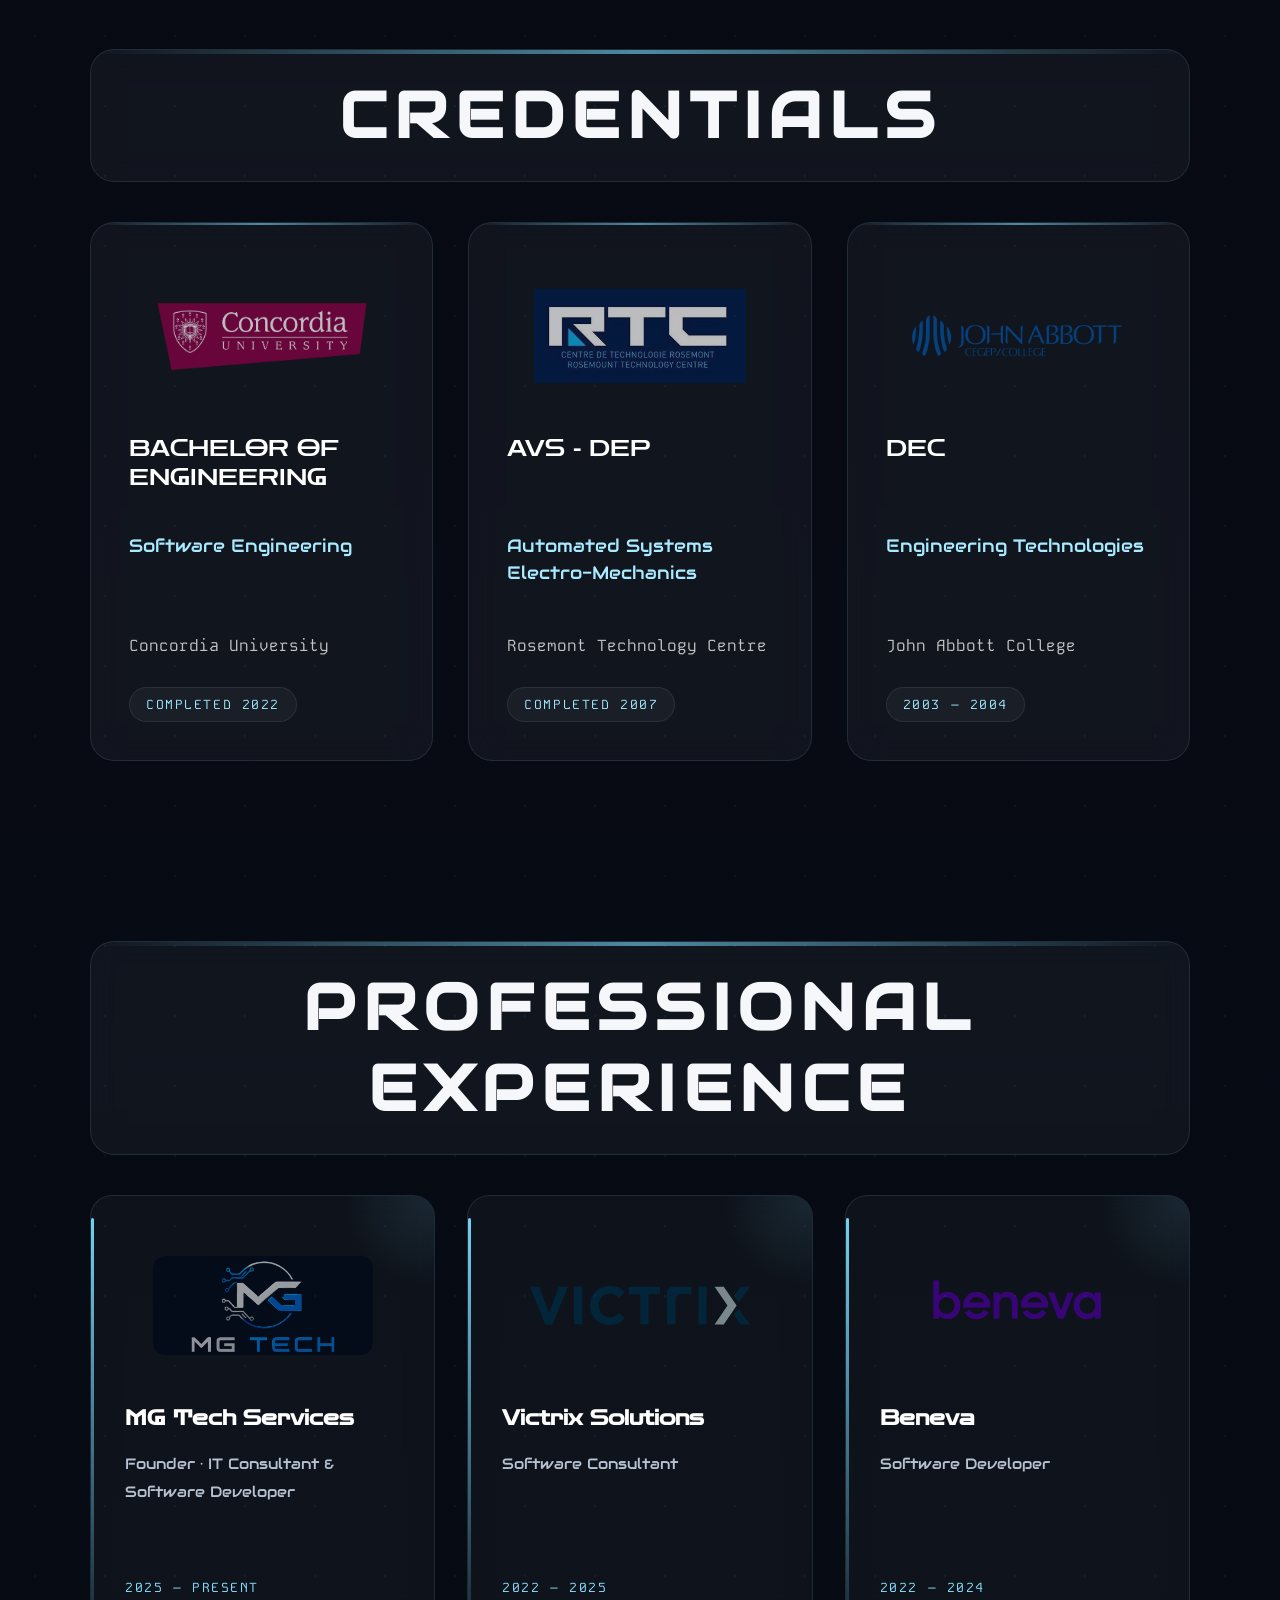
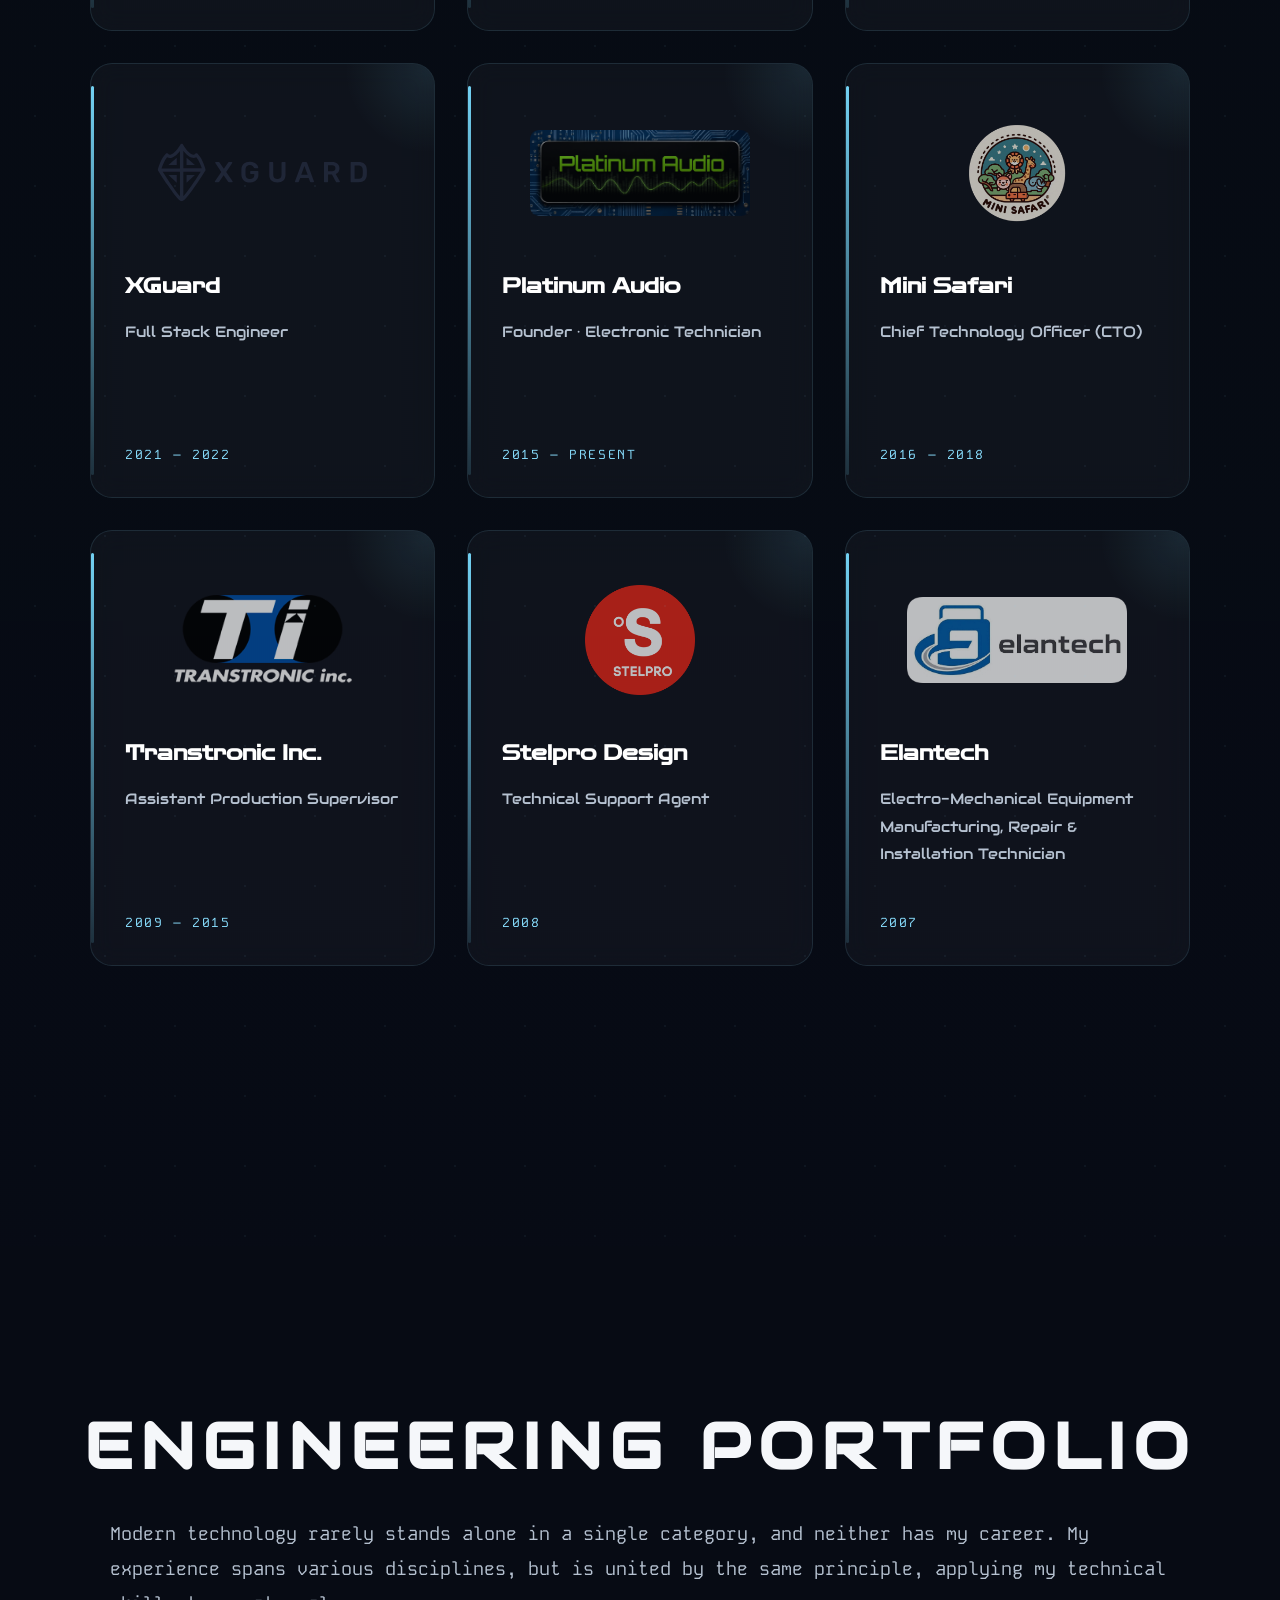
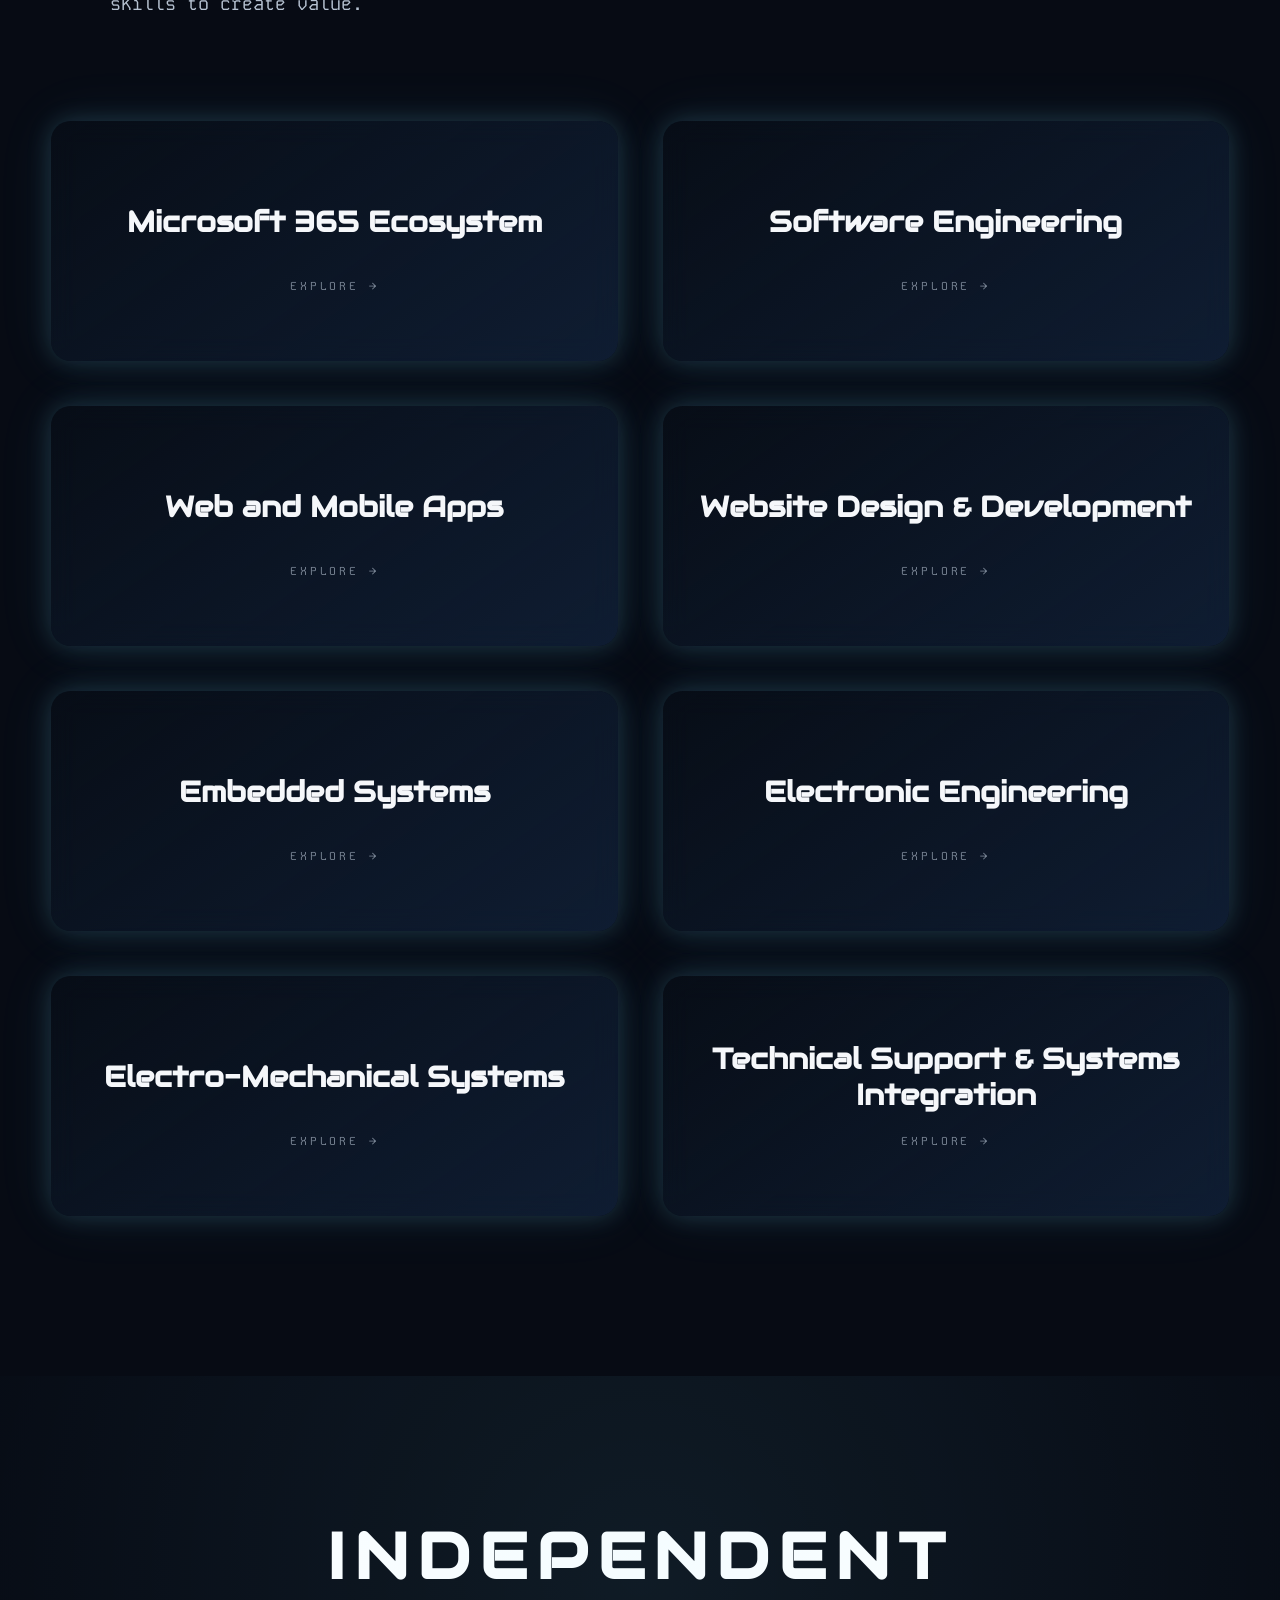
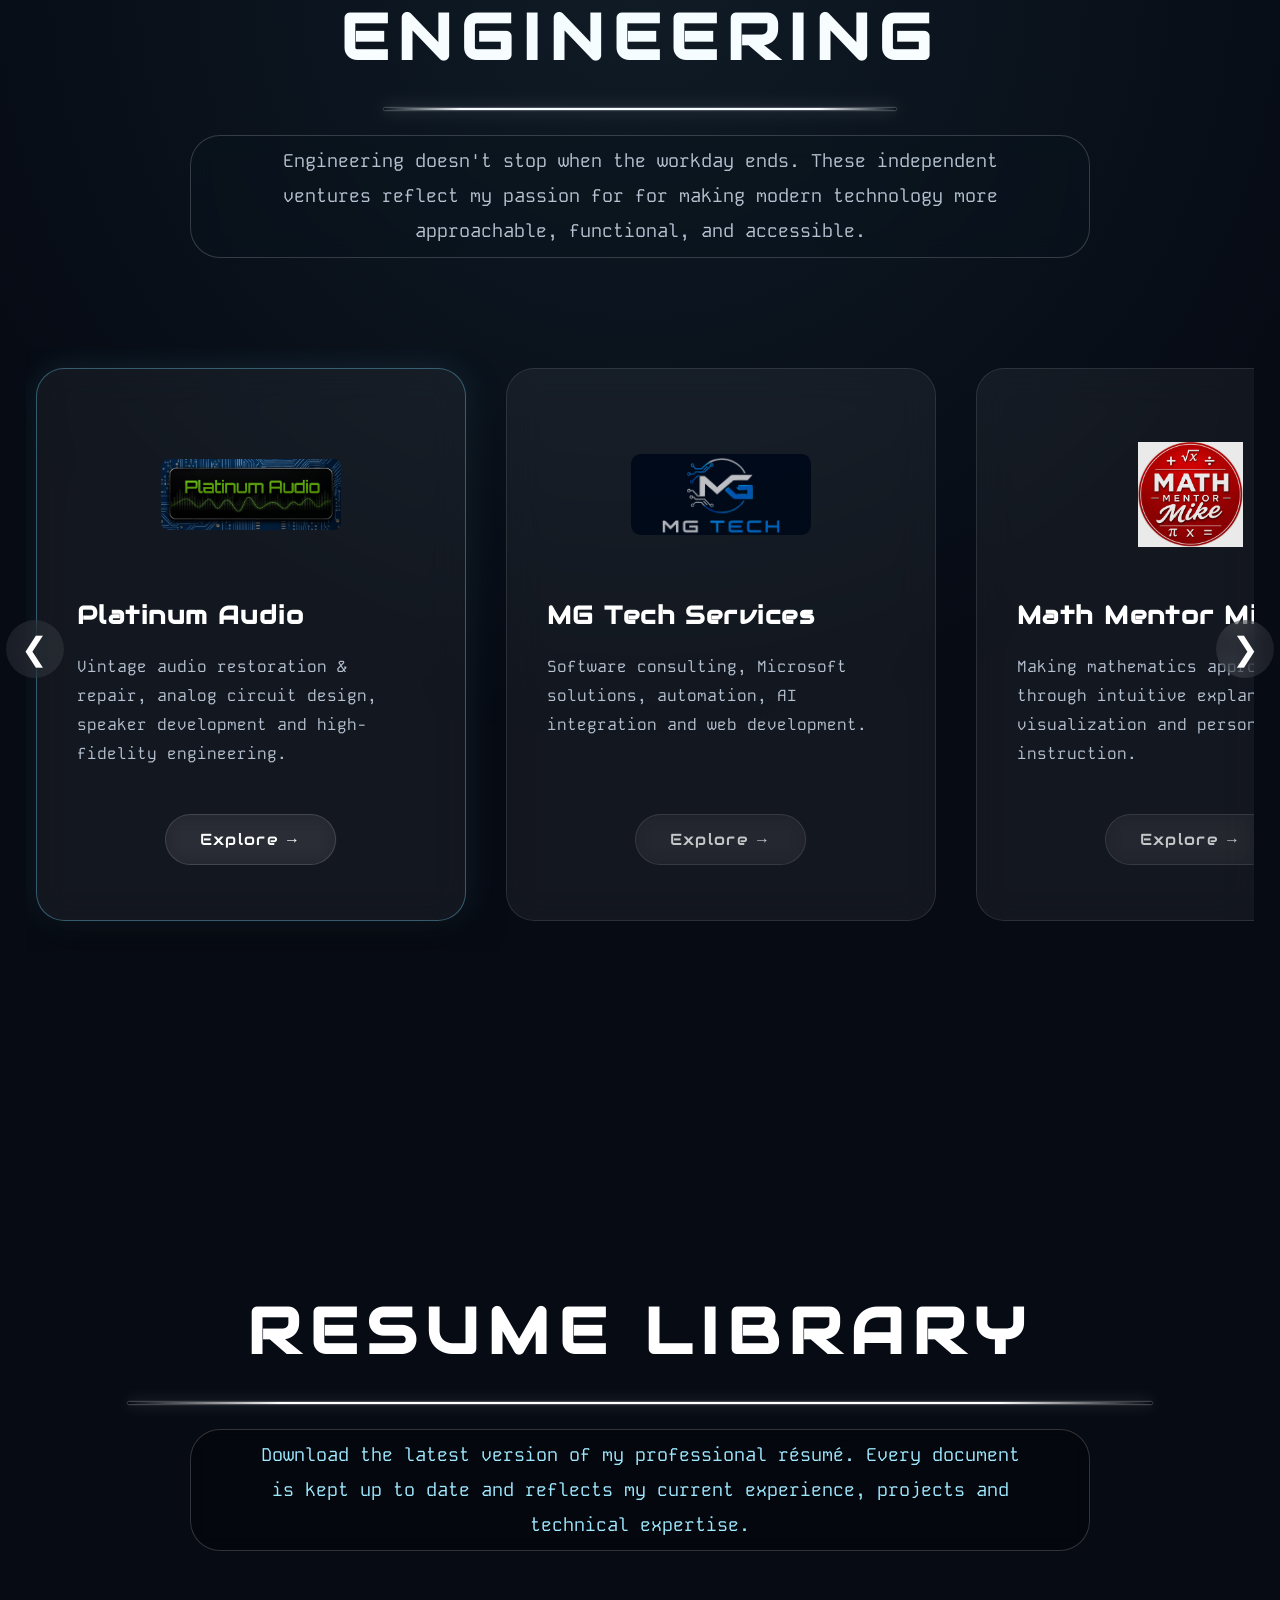
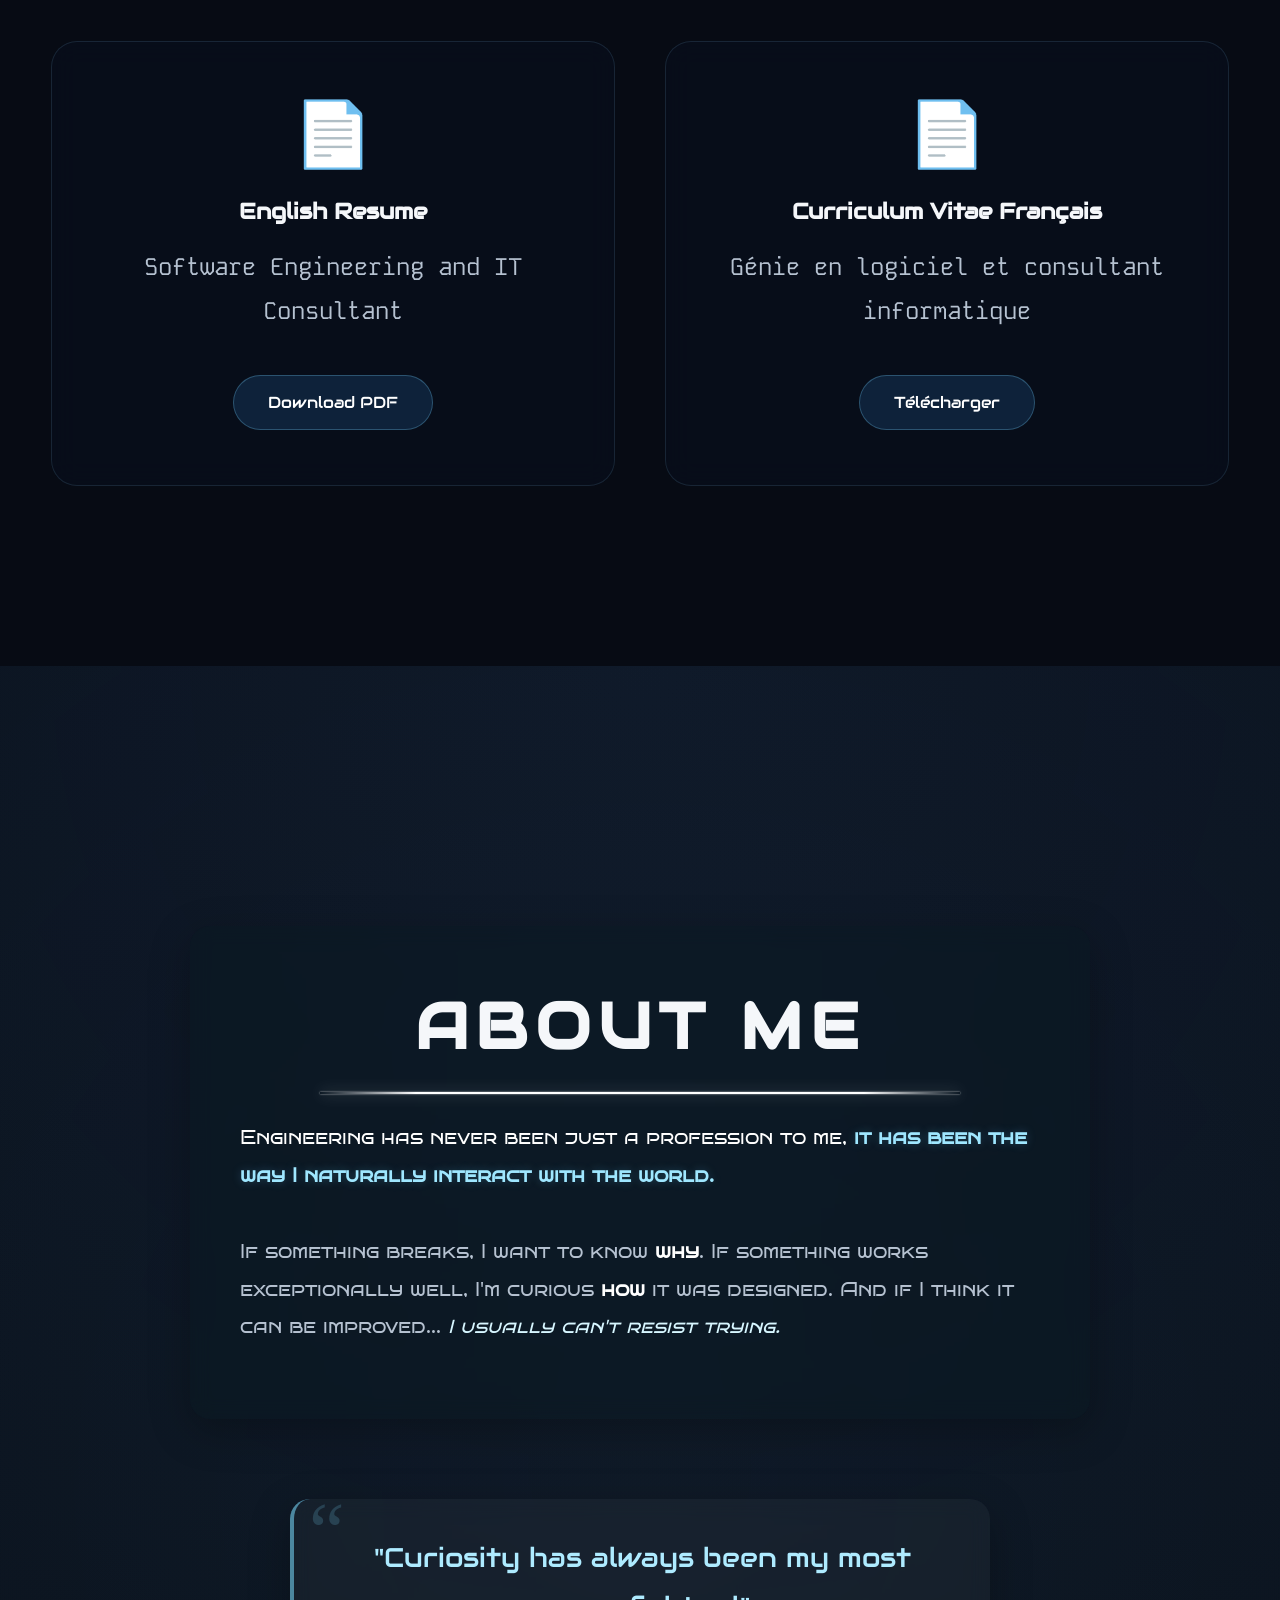
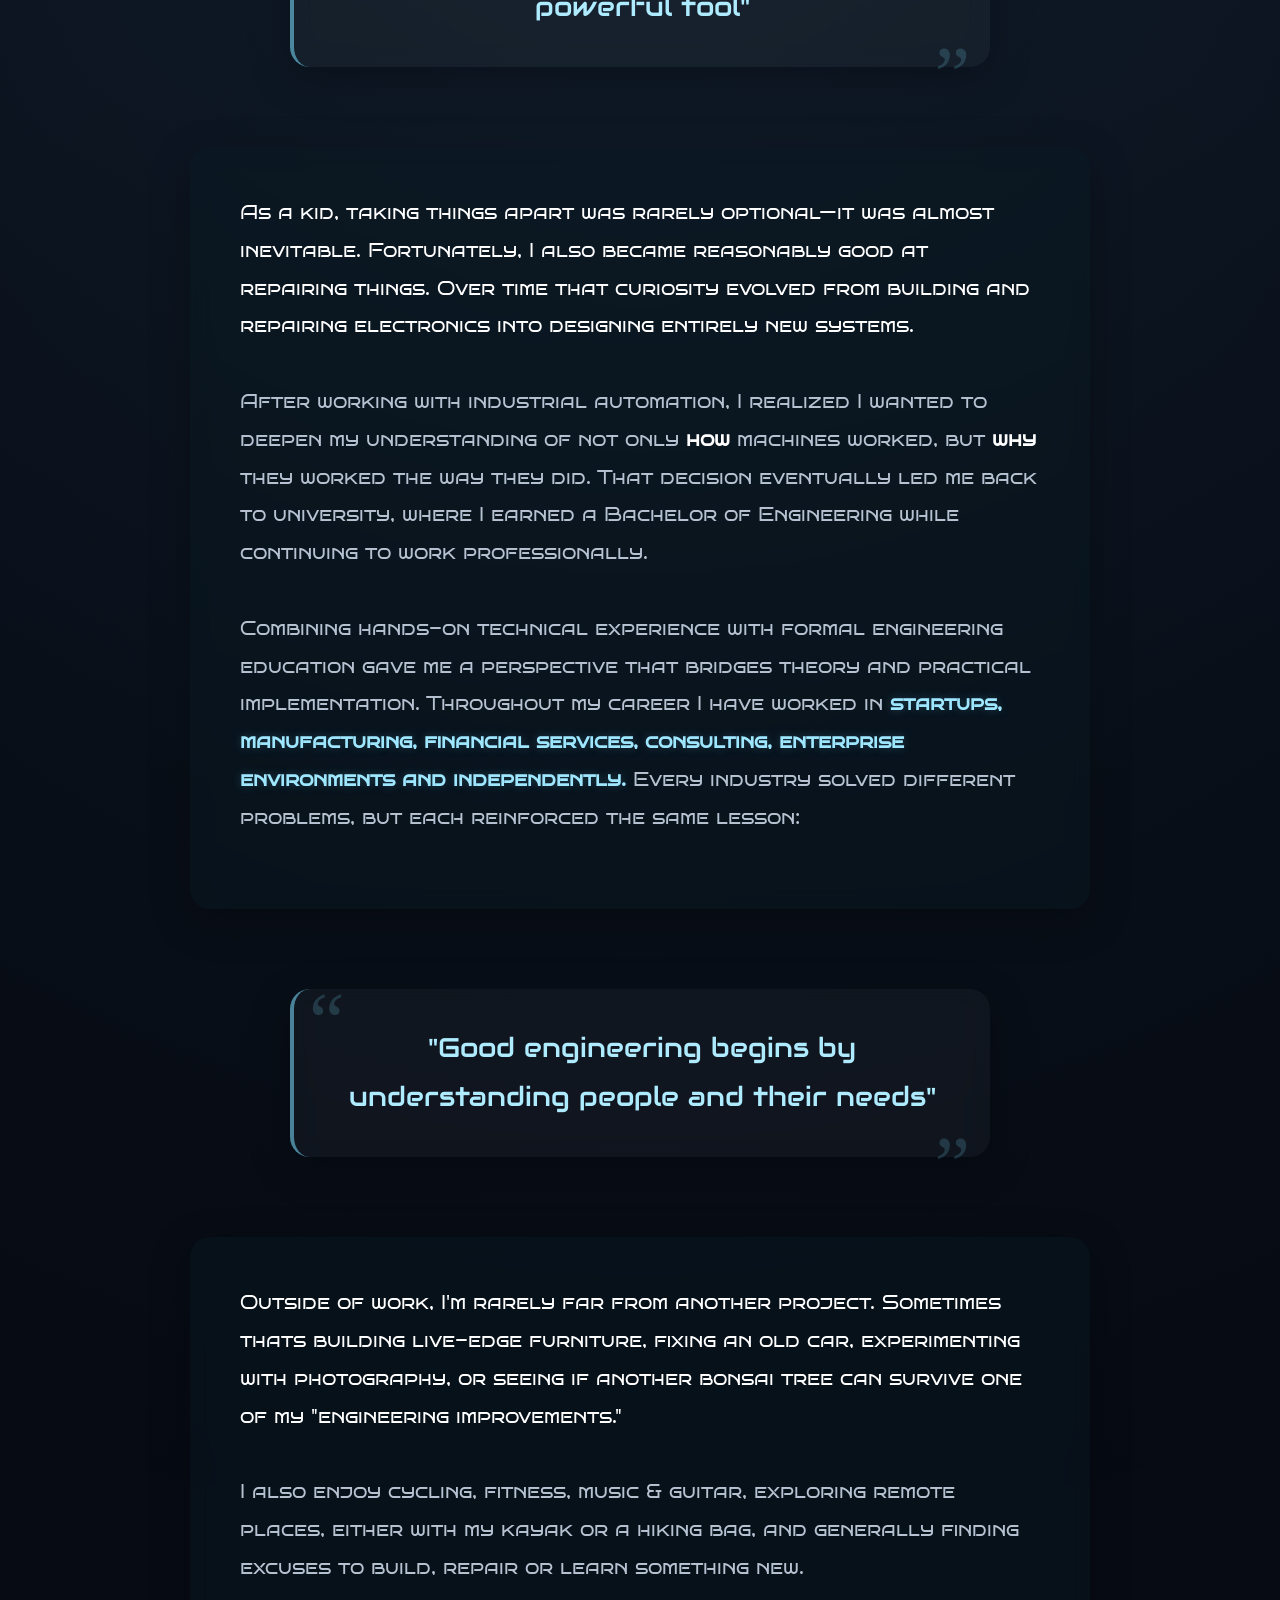
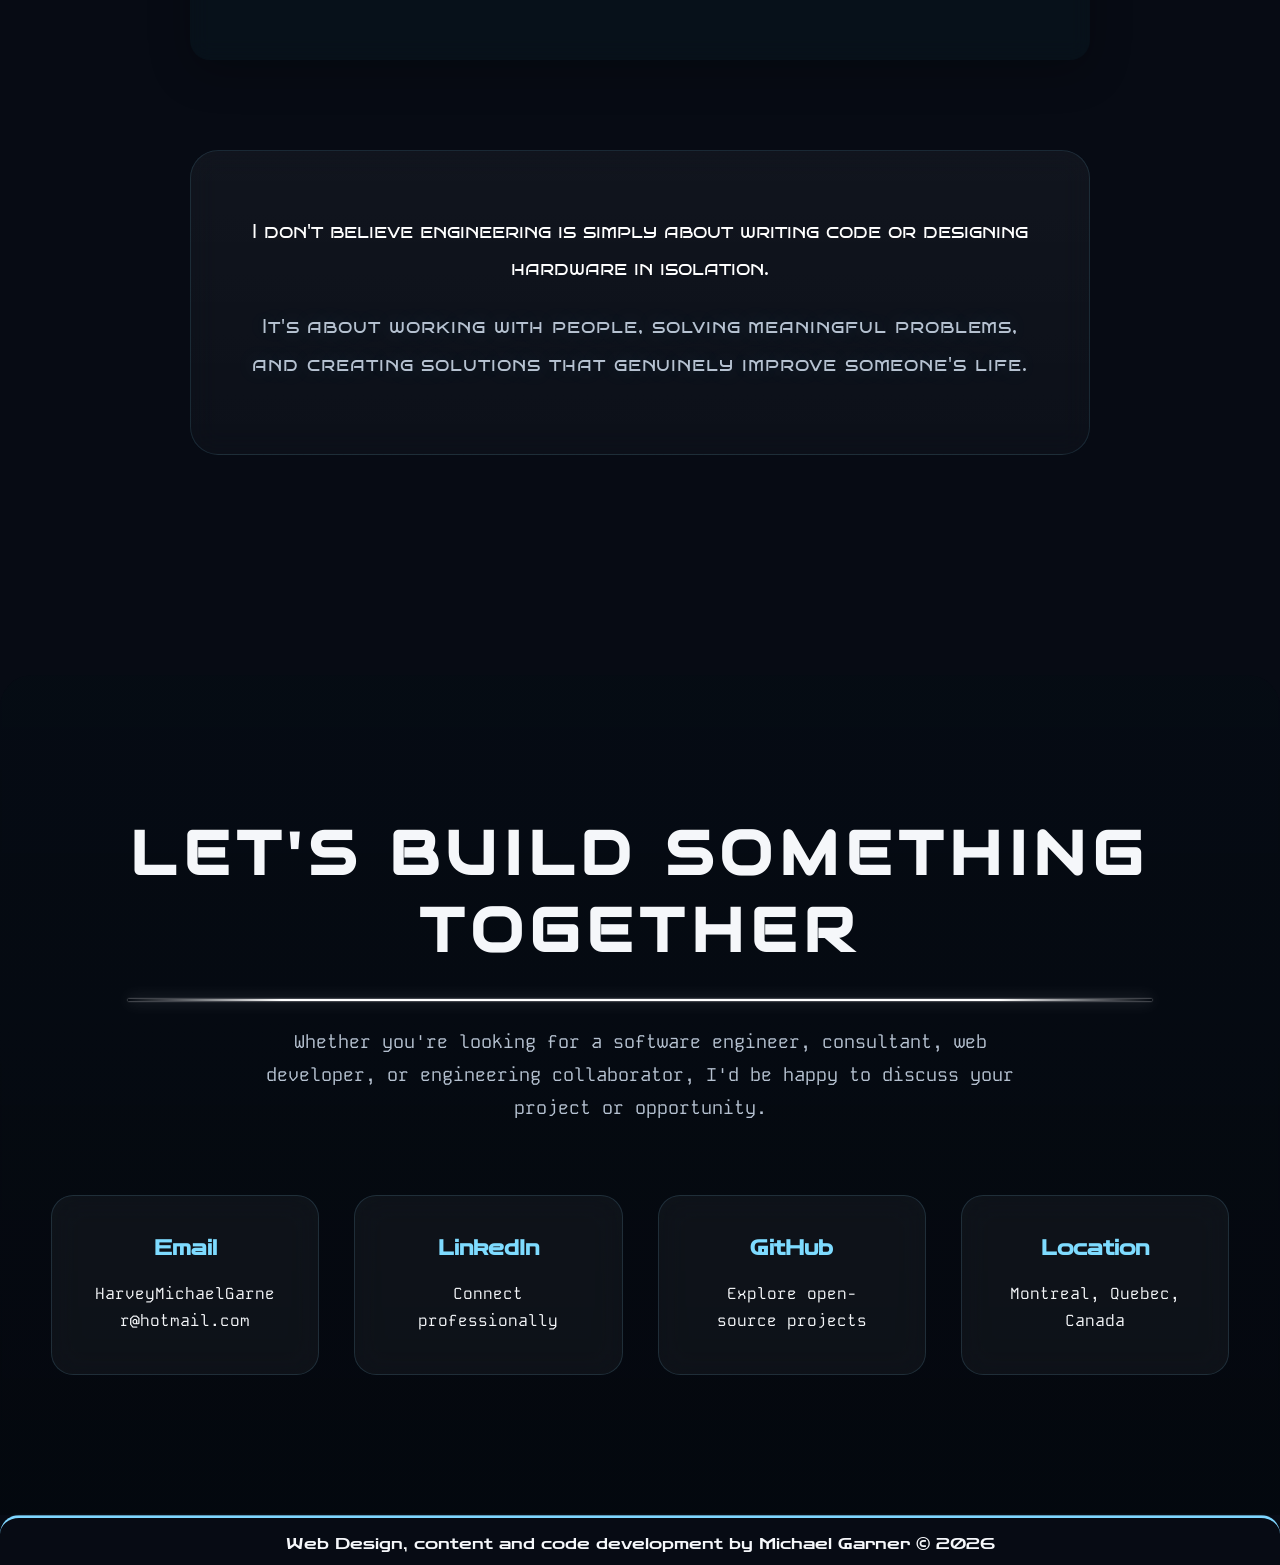
==== commit ac7d0f17: "Graph css seperate file" ====
--- a/index.html
+++ b/index.html
@@ -21,6 +21,7 @@
     <link rel="stylesheet" type="text/css" href="styles/navigation_menu.css">
     <link rel="stylesheet" type="text/css" href="styles/introduction.css">
     <link rel="stylesheet" type="text/css" href="styles/professional_foundations_sections.css">
+    <link rel="stylesheet" type="text/css" href="styles/graph.css">
     <link rel="stylesheet" type="text/css" href="styles/credentials.css">
     <link rel="stylesheet" type="text/css" href="styles/work_xp.css">
     <link rel="stylesheet" type="text/css" href="styles/logos.css">
--- a/styles/professional_foundations_sections.css
+++ b/styles/professional_foundations_sections.css
@@ -13,10 +13,23 @@
     height:100vh;
 }
     
-
 .foundationContent{
     position:relative;
     z-index:5;
+}
+
+#professionalFoundation::after {
+    content: "";
+    position: absolute;
+    inset: 0;
+    background-image:
+        radial-gradient(circle,
+            rgba(150, 220, 255, .22) 1px,
+            transparent 1.5px);
+    background-size: 70px 70px;
+    opacity: .25;
+    animation: gridFloat 30s linear infinite;
+    pointer-events: none;
 }
 
 /*==================================================
@@ -33,50 +46,6 @@
             rgba(10,14,24,.20)
         );
 }
-/*
-#professionalFoundation::before {
-    content: "";
-    position: absolute;
-    inset: 0;
-    background-image:
-        linear-gradient(rgba(130, 180, 255, .035) 1px,
-            transparent 1px),
-        linear-gradient(90deg,
-            rgba(130, 180, 255, .035) 1px,
-            transparent 1px);
-    background-size: 70px 70px;
-    opacity: .9;
-    pointer-events: none;
-}
-*/
-#professionalFoundation::after {
-    content: "";
-    position: absolute;
-    inset: 0;
-    background-image:
-        radial-gradient(circle,
-            rgba(150, 220, 255, .22) 1px,
-            transparent 1.5px);
-    background-size: 70px 70px;
-    opacity: .25;
-    animation: gridFloat 30s linear infinite;
-    pointer-events: none;
-}
-    
-
-@keyframes gridFloat {
-    from {
-        transform:
-            translate(0px, 0px);
-    }
-
-    to {
-        transform:
-            translate(70px, 70px);
-    }
-}
-    
-
 
 .main-intro{
     margin-bottom: 120px !important;
@@ -138,107 +107,4 @@
     margin-left: auto;
     margin-right: auto;
 }
-
-.graphPoint {
-    position: absolute;
-    width: 6px;
-    height: 6px;
-    border-radius: 50%;
-    background: #7edbff;
-    box-shadow: 0 0 10px rgba(126, 219, 255, .55);
-    transform: translate(-50%, -50%);
-    animation: graphPulse 5s ease-in-out infinite;
-}
-
-.graphLine {
-    position: absolute;
-    height: 1px;
-    transform-origin: left center;
-    background:
-        linear-gradient(90deg,
-            rgba(126, 219, 255, .06),
-            rgba(126, 219, 255, .30),
-            rgba(126, 219, 255, .06));
-    opacity: .35;
-}
-
-@keyframes graphPulse {
-
-    0%,
-    100% {
-        transform:
-            translate(-50%, -50%) scale(1);
-        opacity: .5;
-    }
-
-    50% {
-        transform:
-            translate(-50%, -50%) scale(1.45);
-        opacity: 1;
-    }
-}
-
-
-/*==================================================
-/* NEXT GRID LAYER */
-/*==================================================
-    BACK GRID POINTS
-==================================================*/
-.graphBackPoint {
-    position: absolute;
-    width: 4px;
-    height: 4px;
-    border-radius: 50%;
-    background: rgba(120, 200, 255, .55);
-    box-shadow: 0 0 8px rgba(120, 200, 255, .25);
-    transform: translate(-50%, -50%);
-    opacity: .45;
-    /* animation: graphBackPulse 7s ease-in-out infinite; */
-}
-
-/*==================================================
-    BACK GRID LINES
-==================================================*/
-.graphBackLine {
-    position: absolute;
-    height: 1px;
-    transform-origin: left center;
-    background:
-        linear-gradient(90deg,
-            rgba(120, 200, 255, 0),
-            rgba(120, 200, 255, .16),
-            rgba(120, 200, 255, 0));
-    opacity: .22;
-}
-
-/*==================================================
-    DEPTH CONNECTIONS
-==================================================*/
-.graphDepthLine {
-    position: absolute;
-    height: 1px;
-    transform-origin: left center;
-    background:
-        linear-gradient(90deg,
-            rgba(180, 230, 255, 0),
-            rgba(180, 230, 255, .30),
-            rgba(180, 230, 255, 0));
-    opacity: .28;
-}
-
-
-@keyframes graphBackPulse {
-
-    0%,
-    100% {
-        transform:
-            translate(-50%, -50%) scale(.9);
-        opacity: .30;
-    }
-
-    50% {
-        transform:
-            translate(-50%, -50%) scale(1.2);
-        opacity: .55;
-    }
-}
+    
--- a/styles/graph.css
+++ b/styles/graph.css
@@ -0,0 +1,115 @@
+@keyframes gridFloat {
+    from {
+        transform:
+            translate(0px, 0px);
+    }
+
+    to {
+        transform:
+            translate(70px, 70px);
+    }
+}
+
+.graphPoint {
+    position: absolute;
+    width: 6px;
+    height: 6px;
+    border-radius: 50%;
+    background: #7edbff;
+    box-shadow: 0 0 10px rgba(126, 219, 255, .55);
+    transform: translate(-50%, -50%);
+    animation: graphPulse 5s ease-in-out infinite;
+}
+
+.graphLine {
+    position: absolute;
+    height: 1px;
+    transform-origin: left center;
+    background:
+        linear-gradient(90deg,
+            rgba(126, 219, 255, .06),
+            rgba(126, 219, 255, .30),
+            rgba(126, 219, 255, .06));
+    opacity: .35;
+}
+
+@keyframes graphPulse {
+
+    0%,
+    100% {
+        transform:
+            translate(-50%, -50%) scale(1);
+        opacity: .5;
+    }
+
+    50% {
+        transform:
+            translate(-50%, -50%) scale(1.45);
+        opacity: 1;
+    }
+}
+
+
+/*==================================================
+/* NEXT GRID LAYER */
+/*==================================================
+    BACK GRID POINTS
+==================================================*/
+.graphBackPoint {
+    position: absolute;
+    width: 4px;
+    height: 4px;
+    border-radius: 50%;
+    background: rgba(120, 200, 255, .55);
+    box-shadow: 0 0 8px rgba(120, 200, 255, .25);
+    transform: translate(-50%, -50%);
+    opacity: .45;
+    /* animation: graphBackPulse 7s ease-in-out infinite; */
+}
+
+/*==================================================
+    BACK GRID LINES
+==================================================*/
+.graphBackLine {
+    position: absolute;
+    height: 1px;
+    transform-origin: left center;
+    background:
+        linear-gradient(90deg,
+            rgba(120, 200, 255, 0),
+            rgba(120, 200, 255, .16),
+            rgba(120, 200, 255, 0));
+    opacity: .22;
+}
+
+/*==================================================
+    DEPTH CONNECTIONS
+==================================================*/
+.graphDepthLine {
+    position: absolute;
+    height: 1px;
+    transform-origin: left center;
+    background:
+        linear-gradient(90deg,
+            rgba(180, 230, 255, 0),
+            rgba(180, 230, 255, .30),
+            rgba(180, 230, 255, 0));
+    opacity: .28;
+}
+
+
+@keyframes graphBackPulse {
+
+    0%,
+    100% {
+        transform:
+            translate(-50%, -50%) scale(.9);
+        opacity: .30;
+    }
+
+    50% {
+        transform:
+            translate(-50%, -50%) scale(1.2);
+        opacity: .55;
+    }
+}
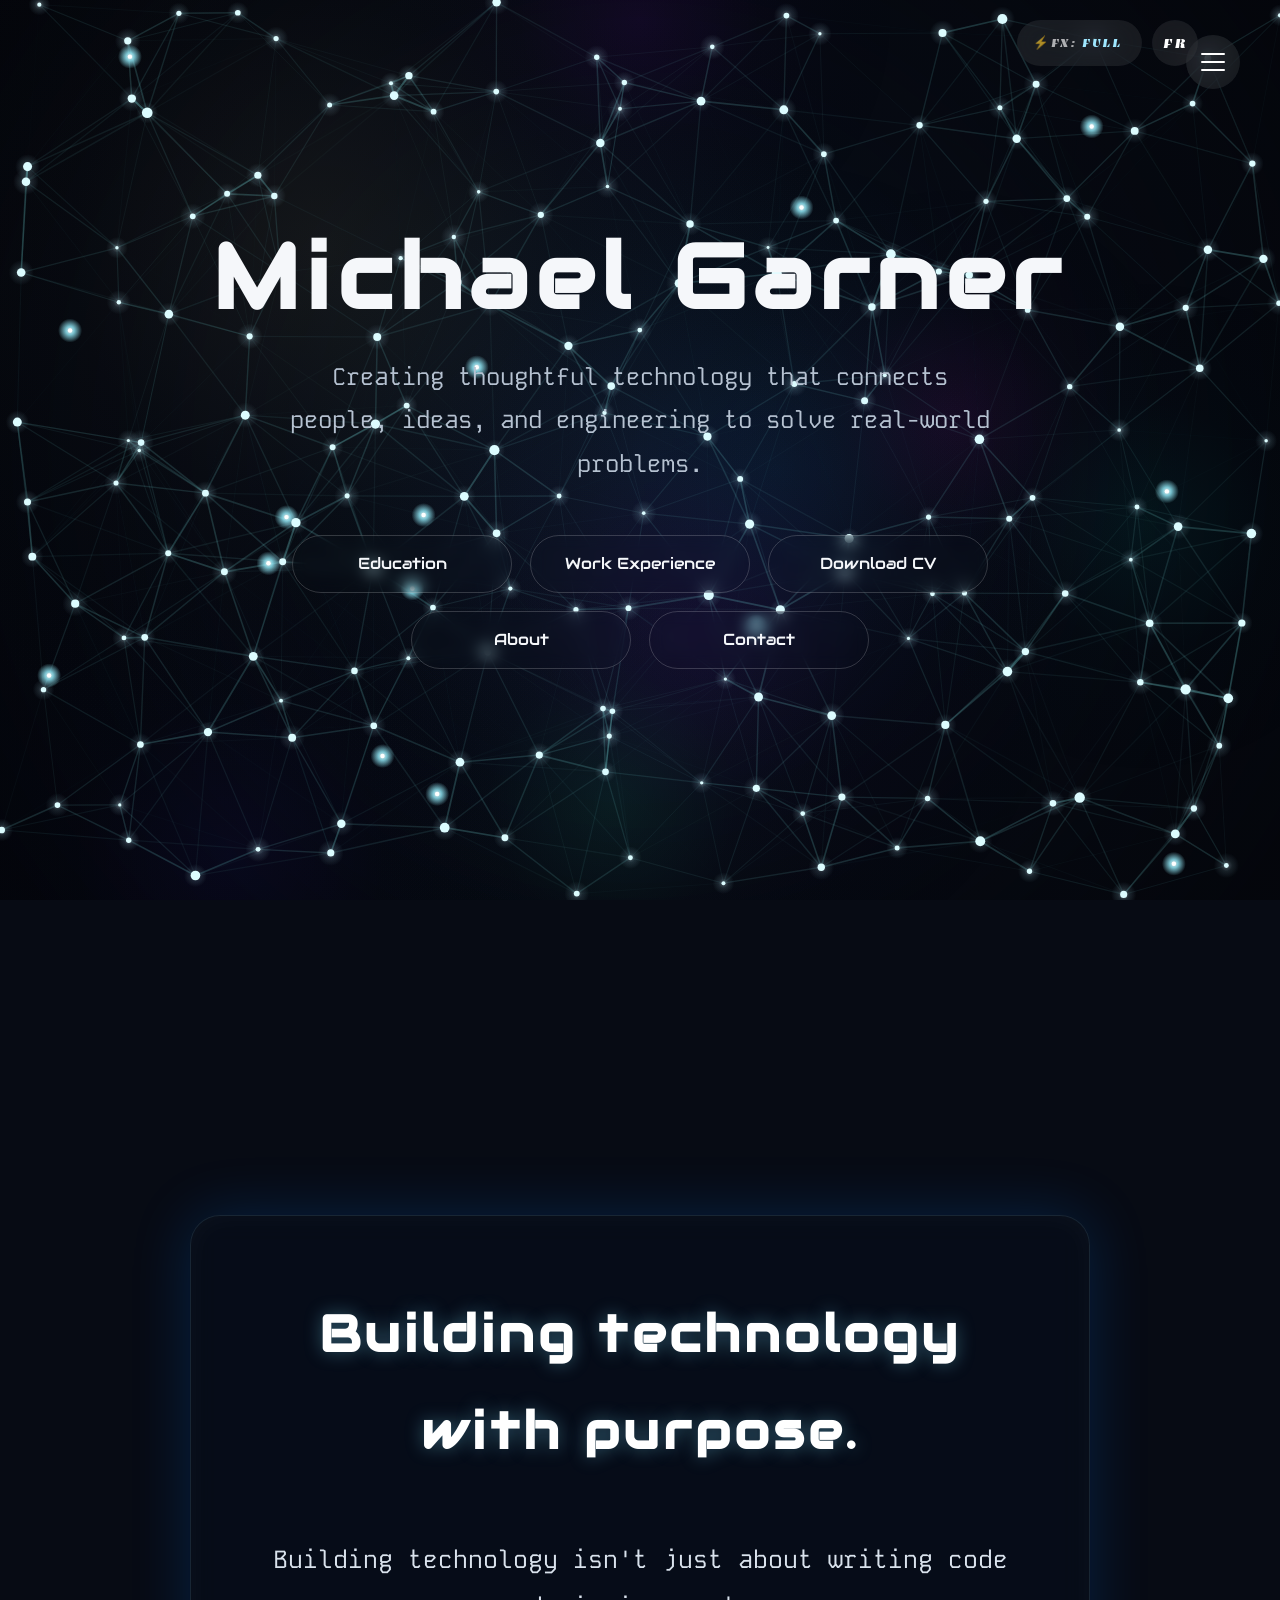
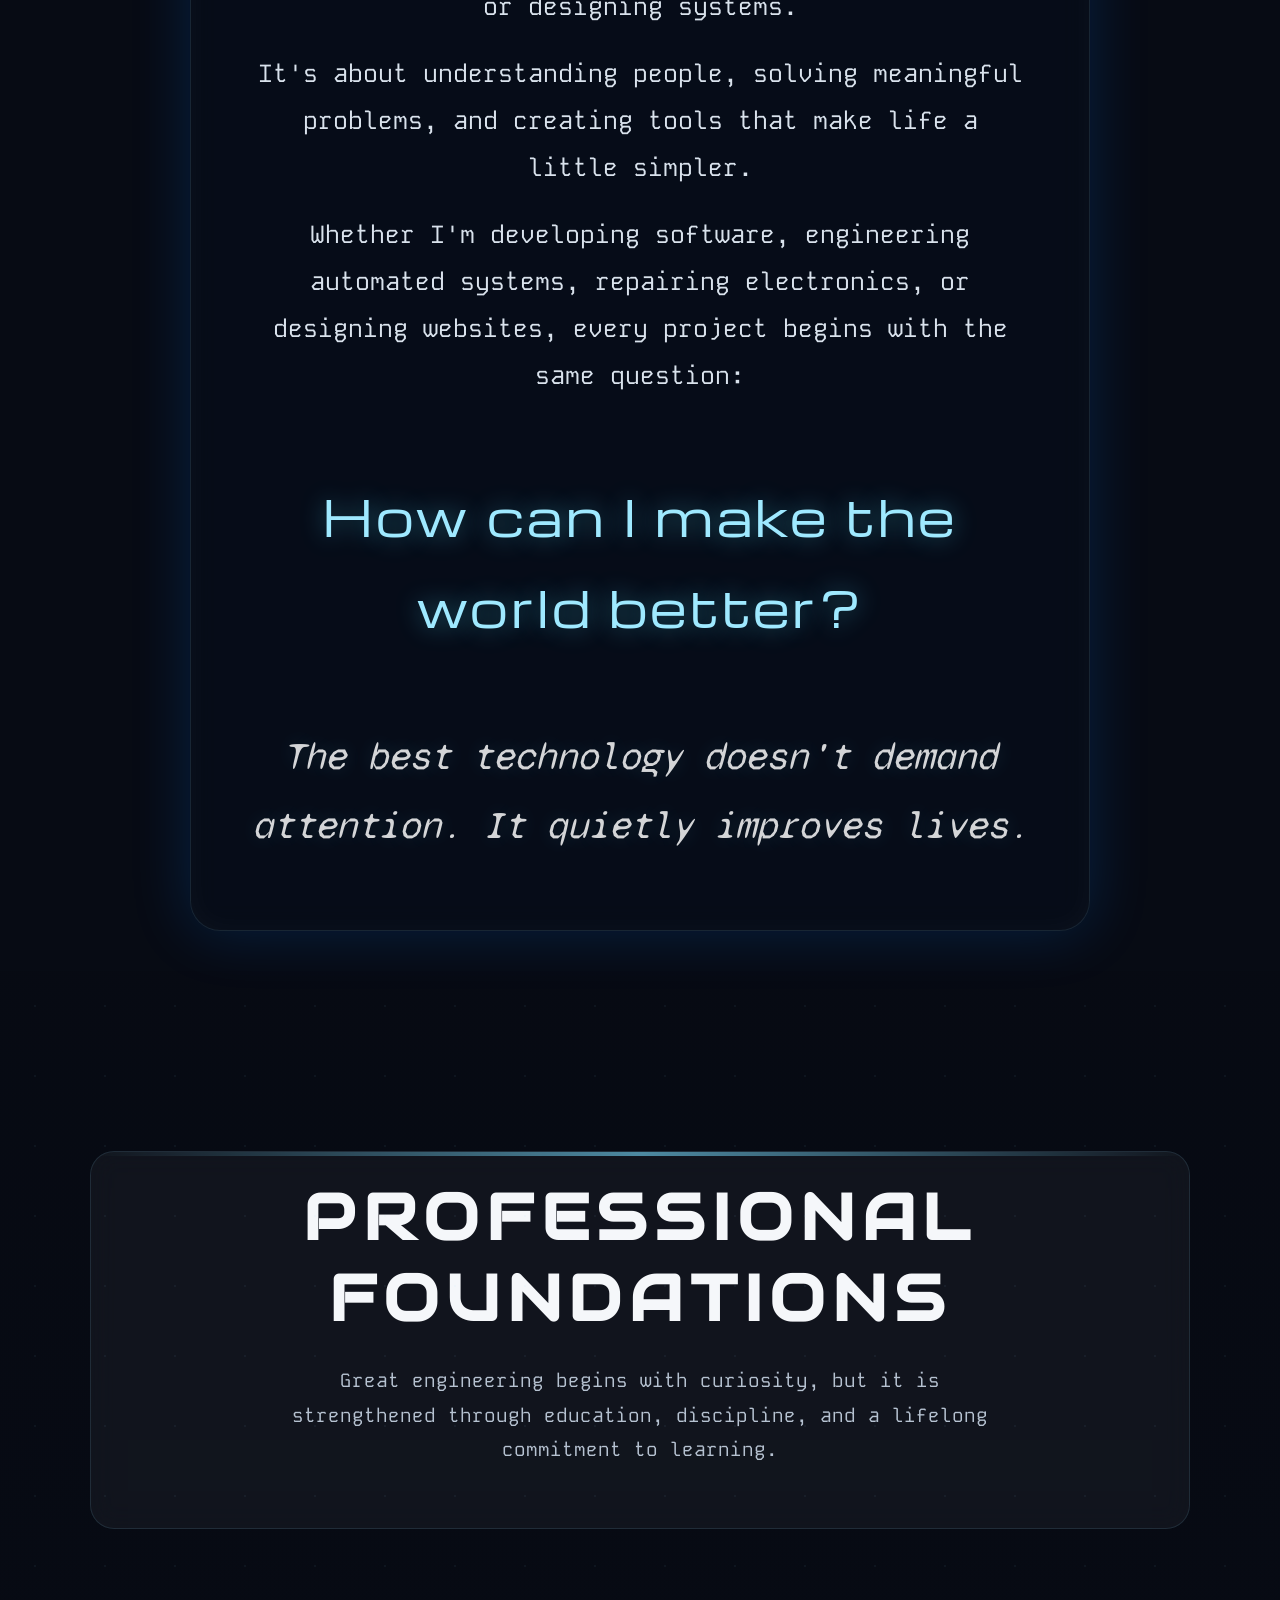
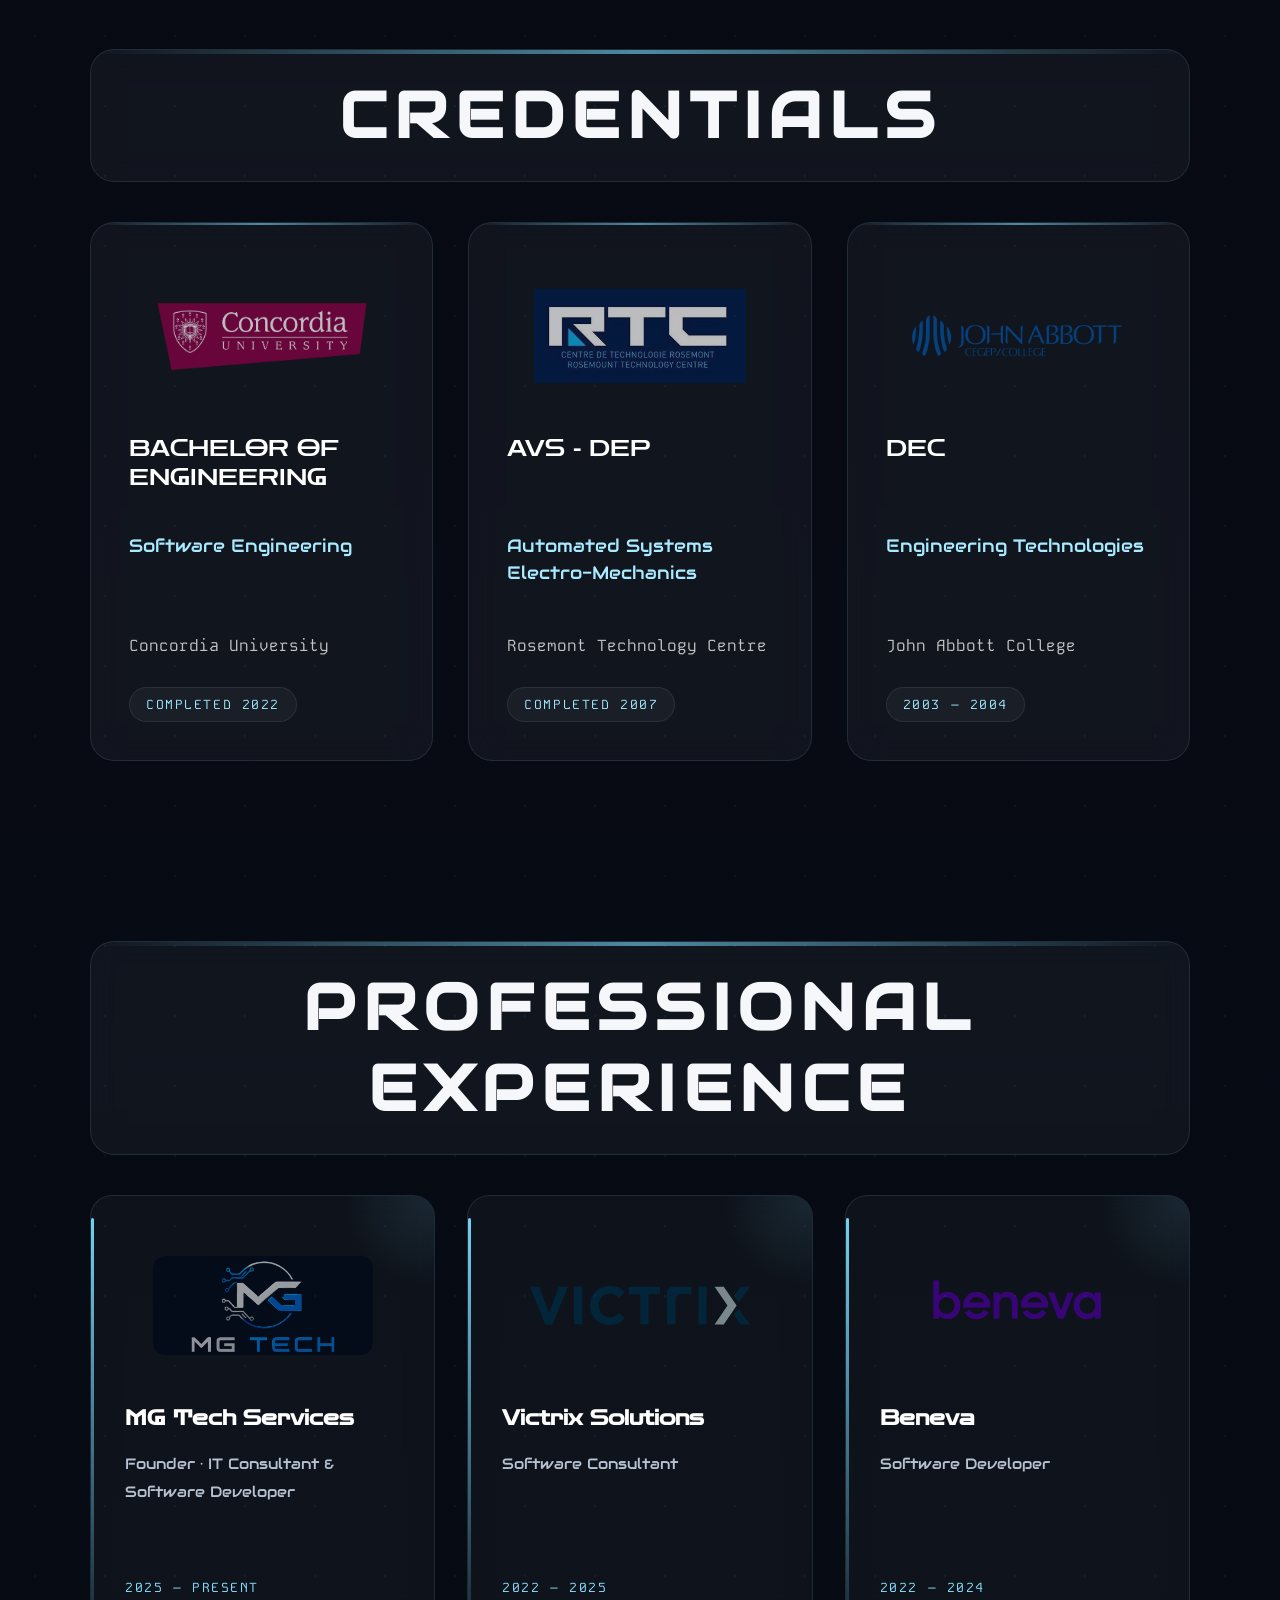
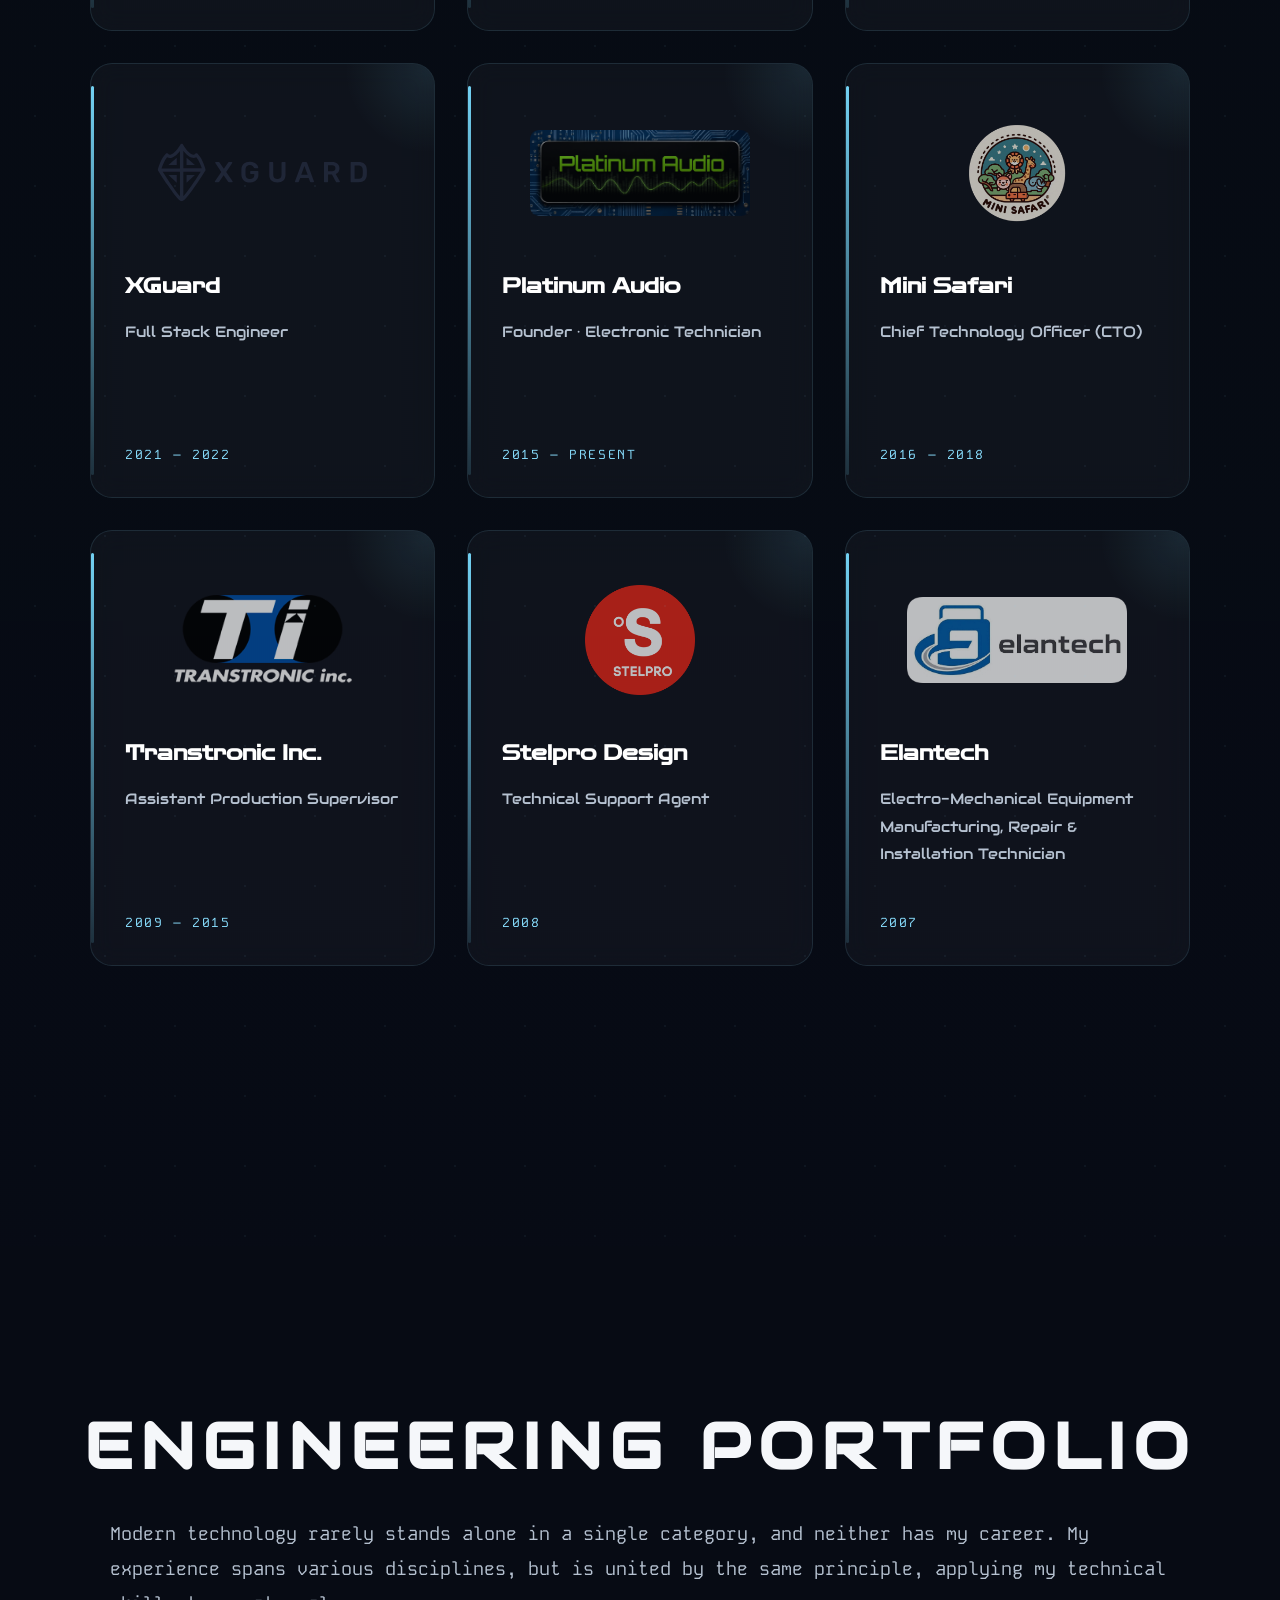
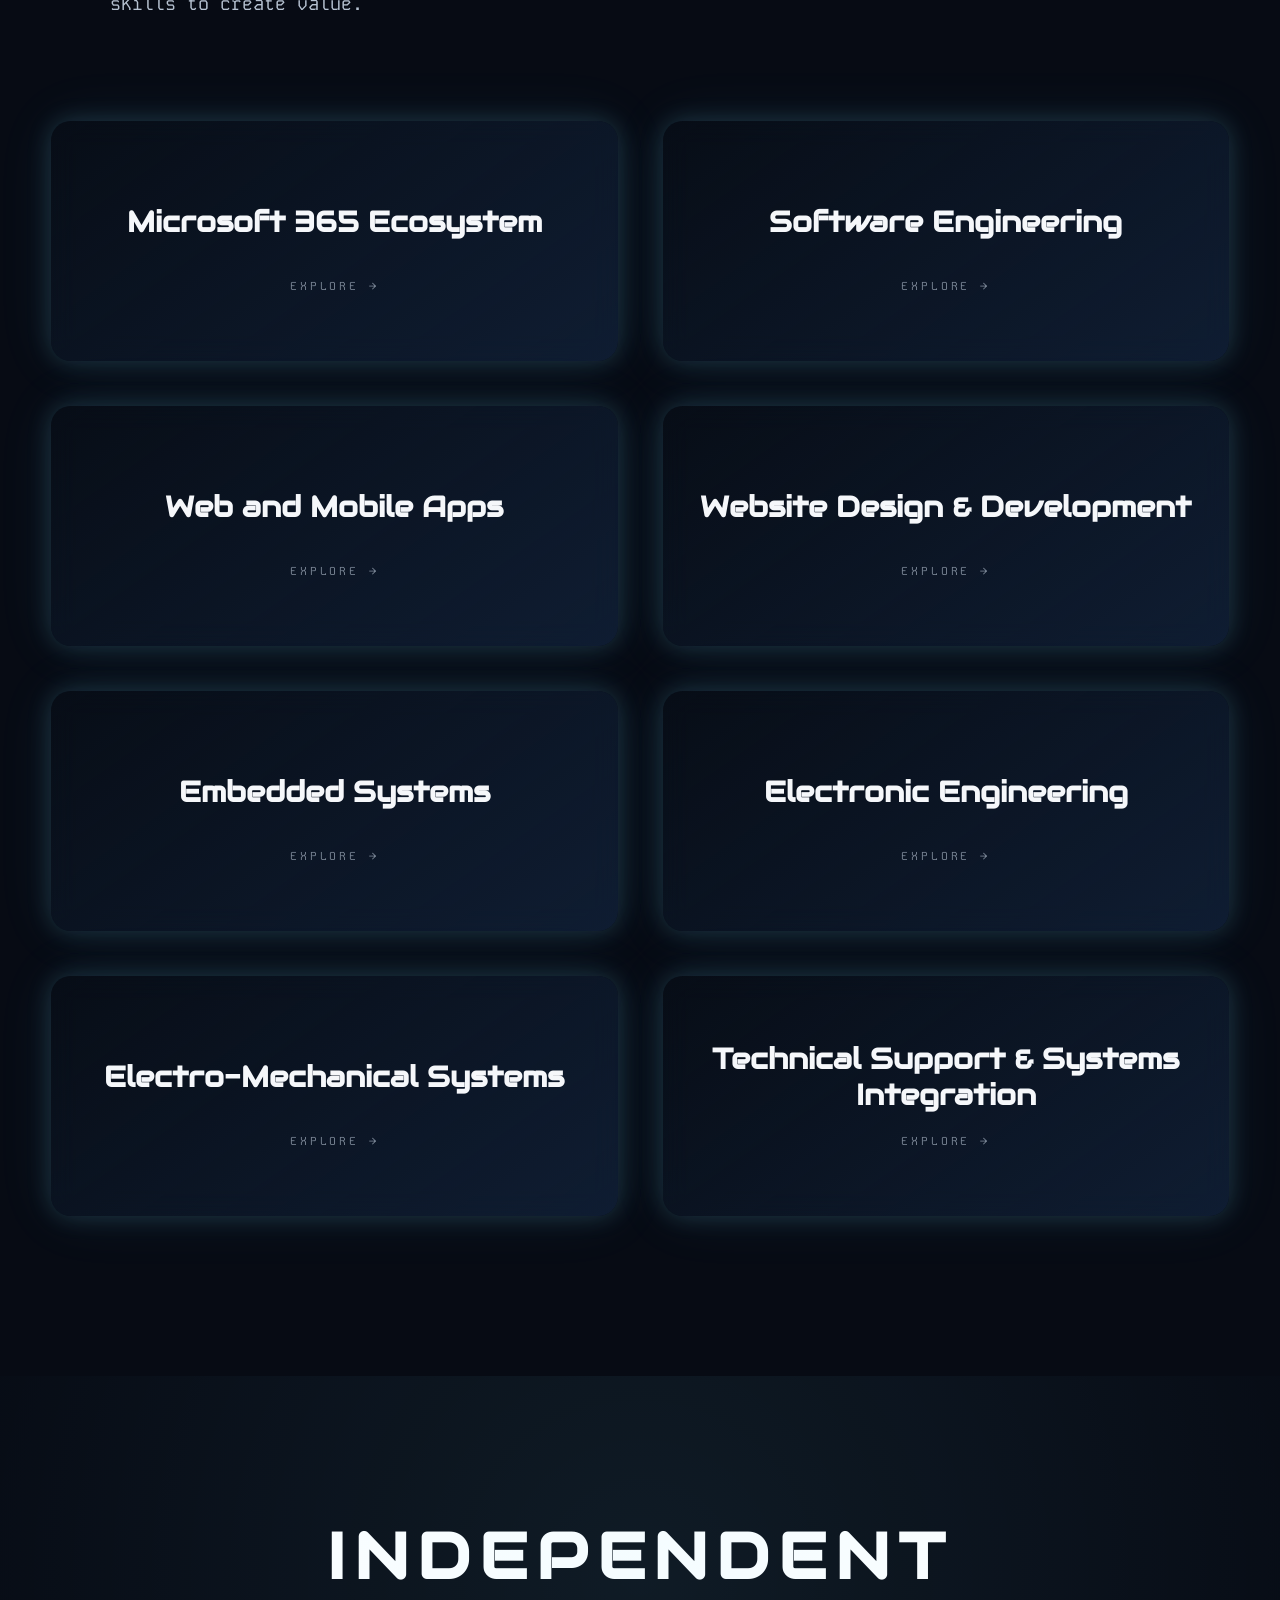
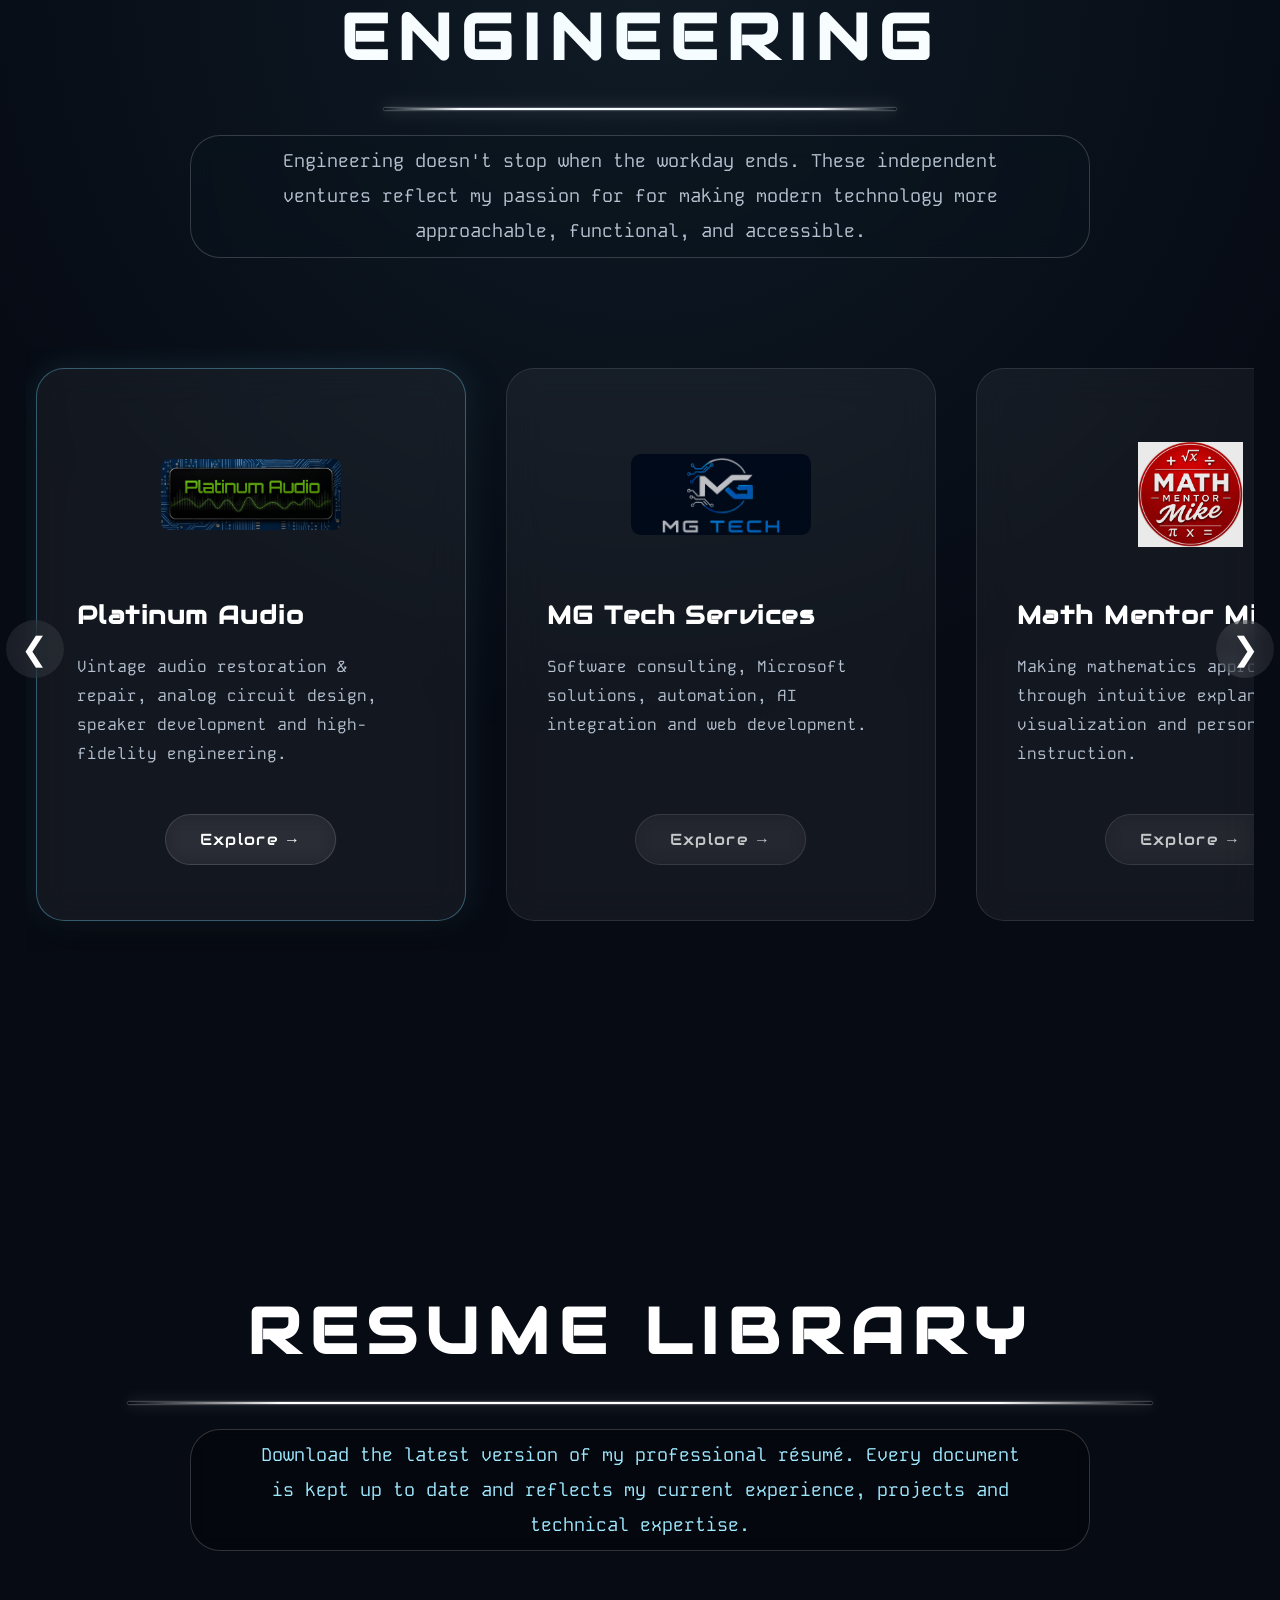
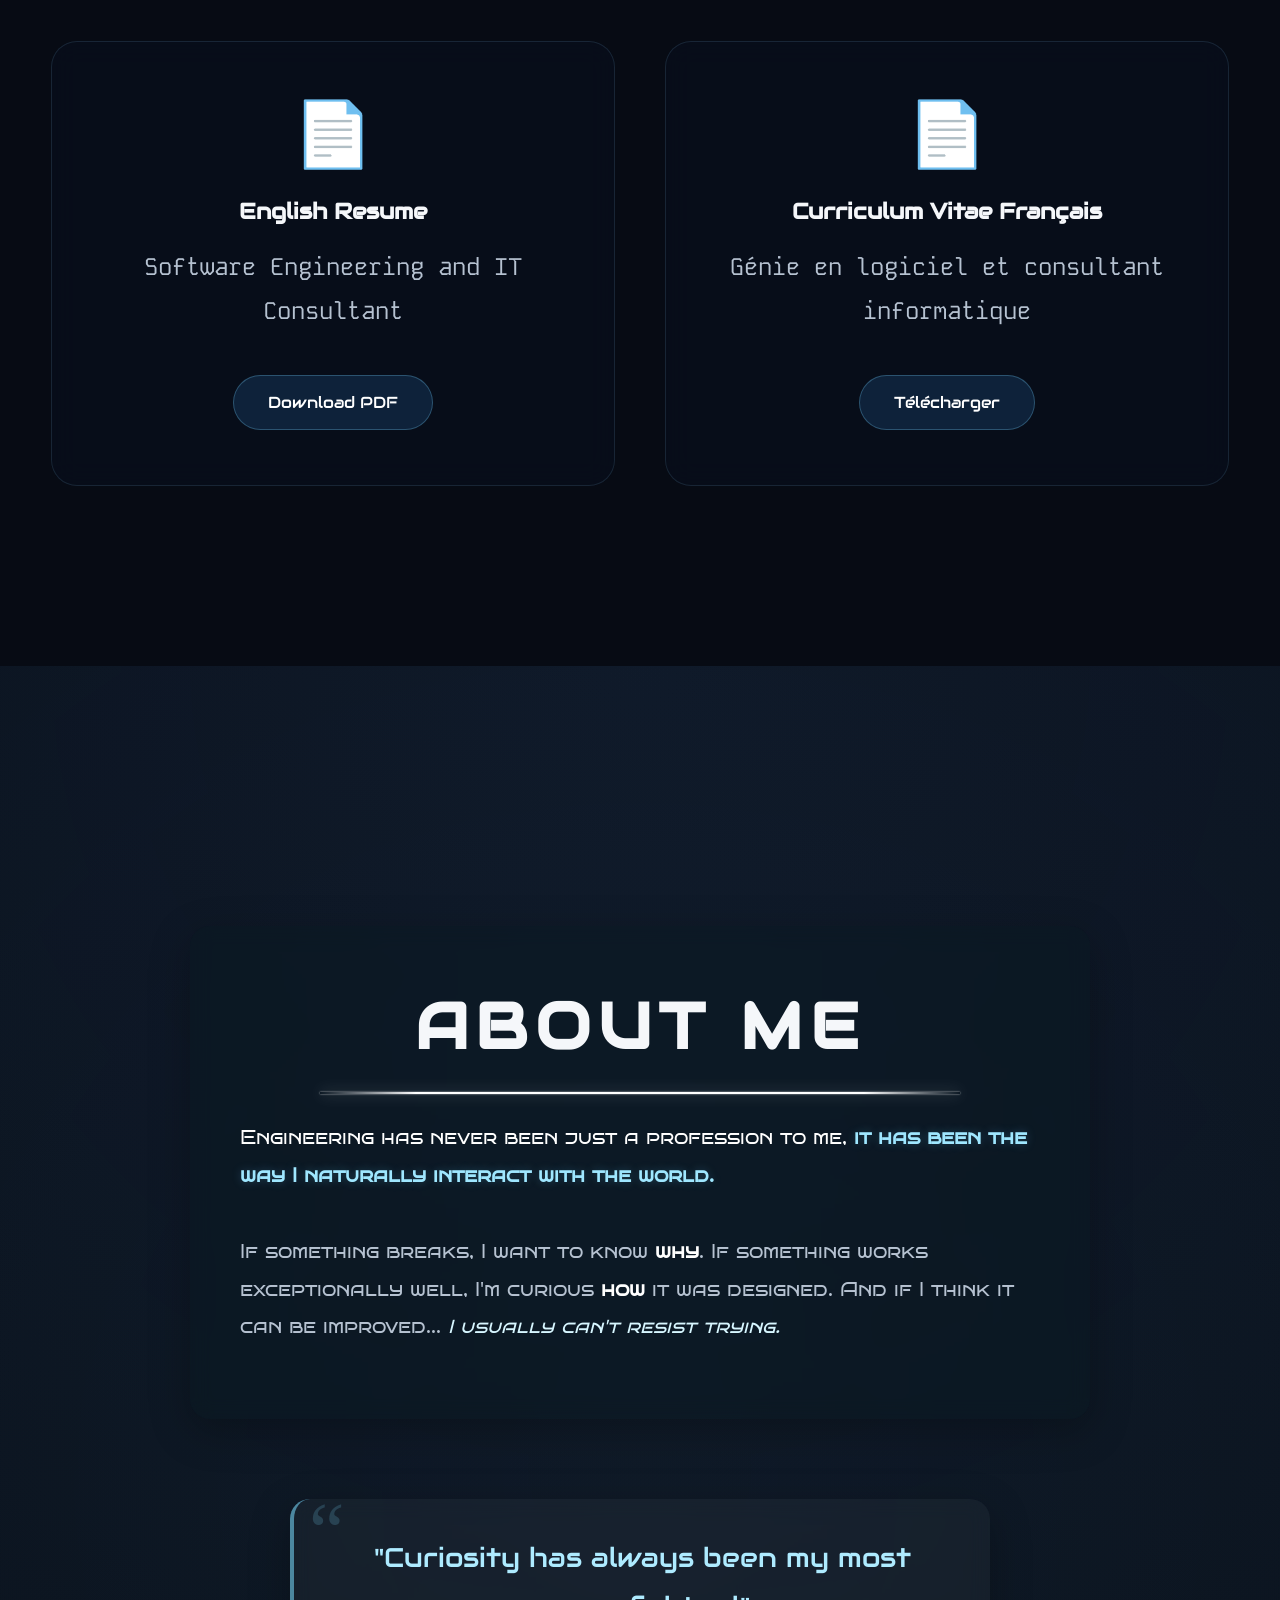
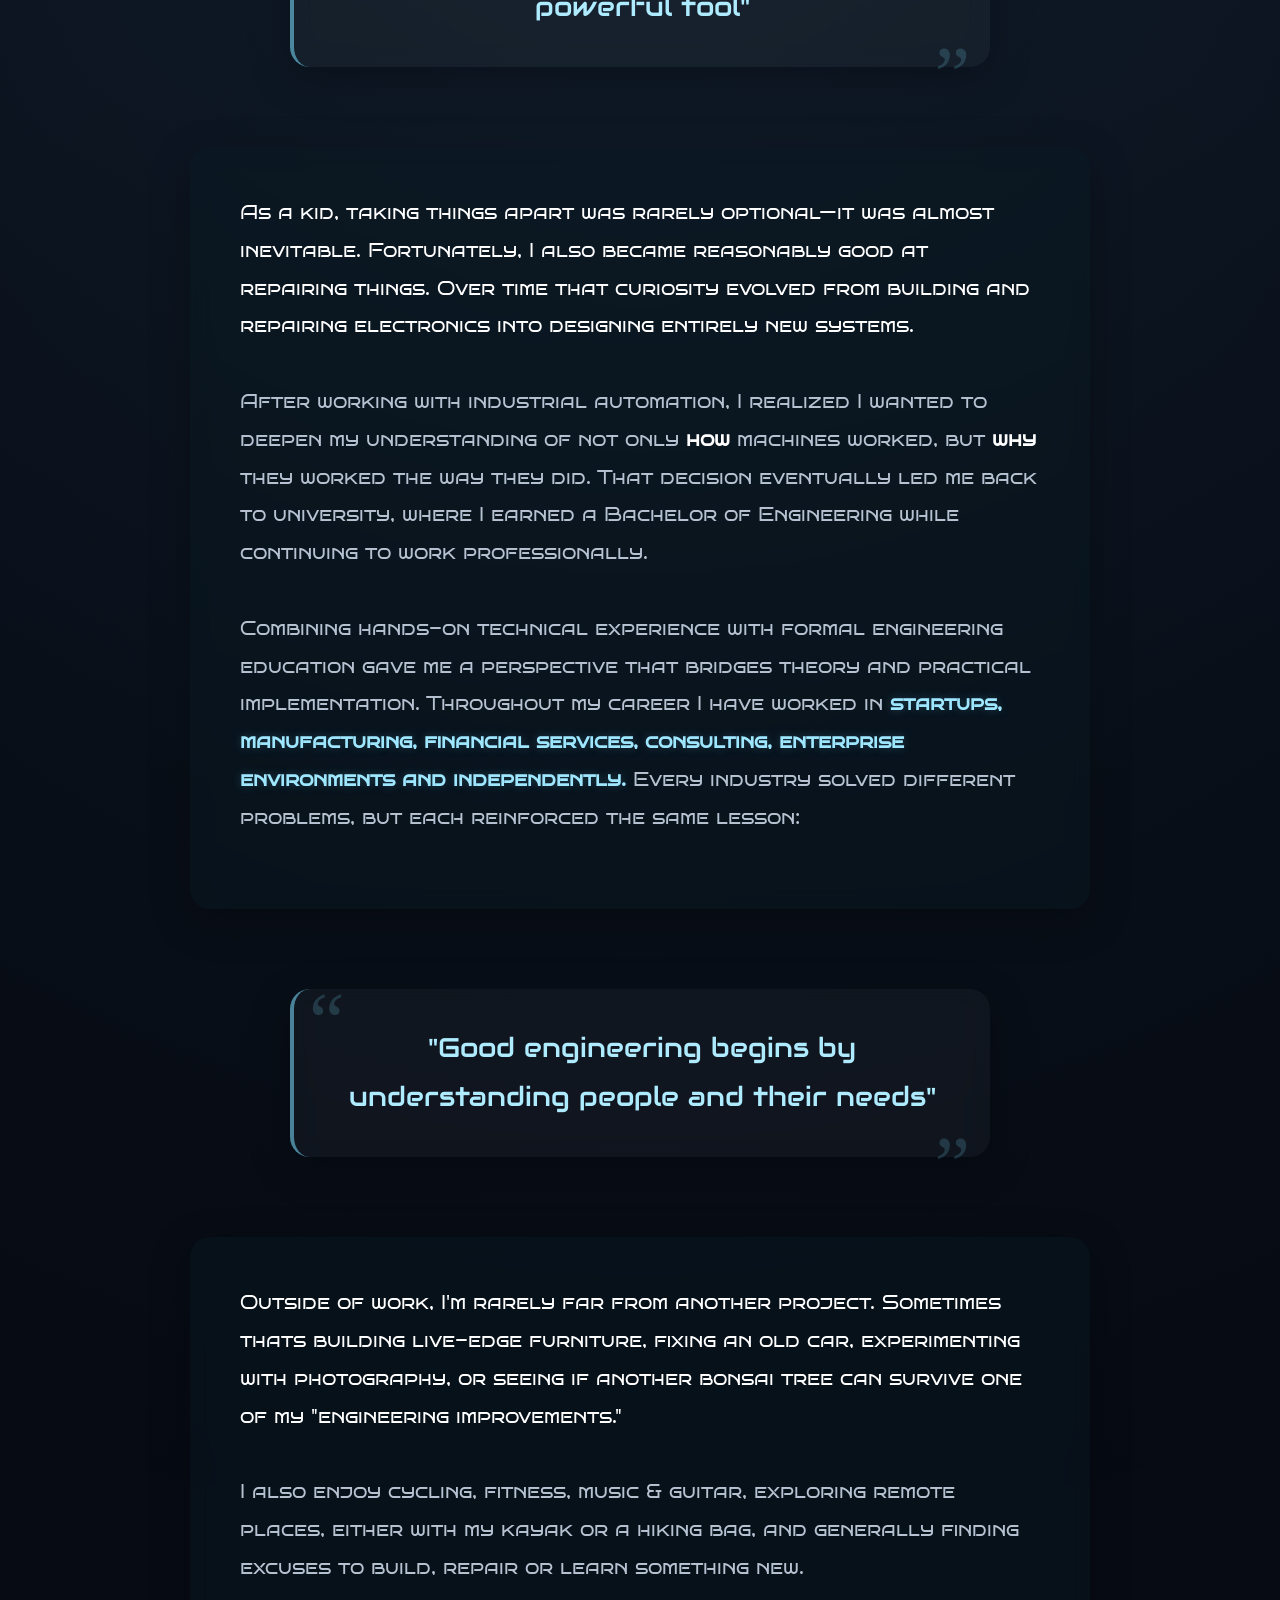
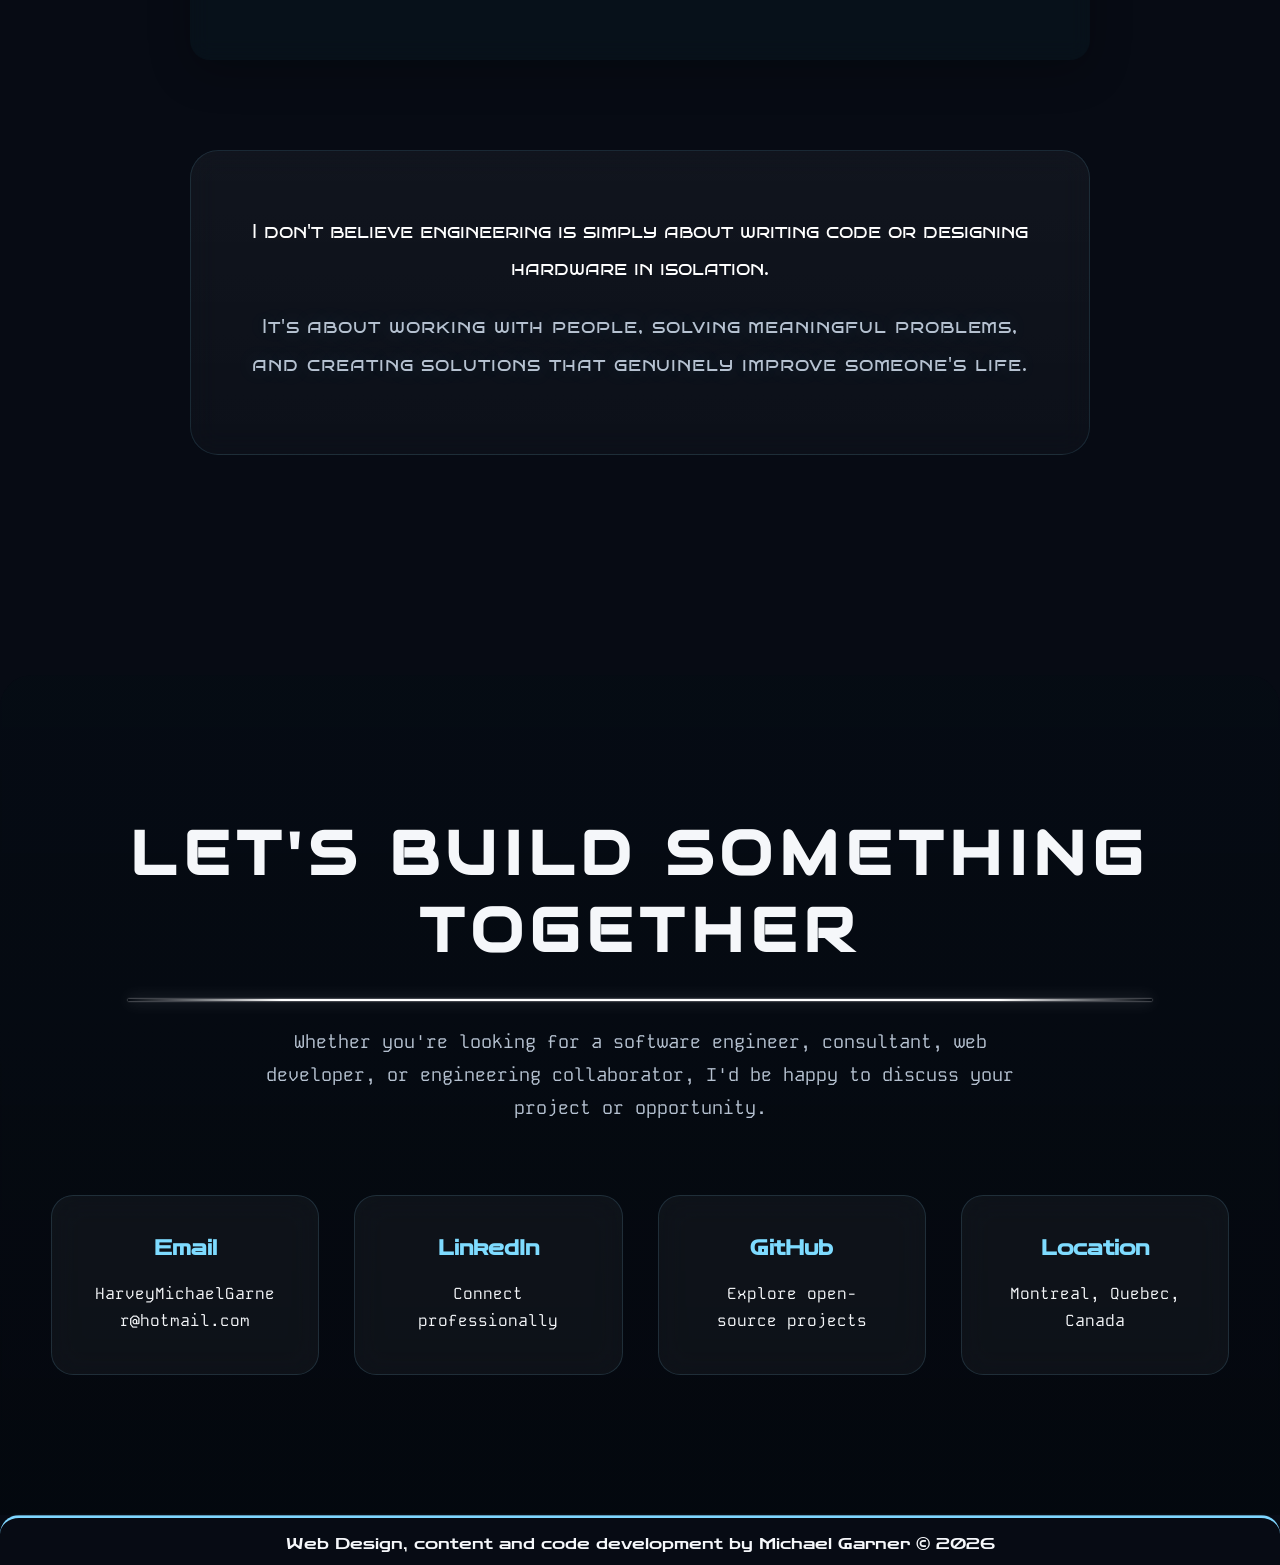
==== commit b1cda7aa: "Preview Image" ====
--- a/index.html
+++ b/index.html
@@ -71,7 +71,7 @@
     <meta property="og:description"
         content="Engineering thoughtful technology that connects people, ideas, and innovation through software development, automation, and modern engineering solutions.">
     <meta property="og:url" content="https://mikeg3.github.io/ResumeV3.0/index.html">
-    <meta property="og:image" content="https://mikeg3.github.io/ResumeV3.0/index.html/images/favicons/MG Favicon.png">
+    <meta property="og:image" content="https://mikeg3.github.io/ResumeV3.0/images/favicons/PreviewImage.jpg">
 
     <!-- ==================================================
      TWITTER
--- a/styles/graph.css
+++ b/styles/graph.css
@@ -1,3 +1,6 @@
+/* GRAPH BACK PULSE COMMENTED OUT - PULSES BACK POINTS */
+
+/*  THIS ANIMATION IS NOT APPLIED TO ANY CODE BELOW
 @keyframes gridFloat {
     from {
         transform:
@@ -9,6 +12,7 @@
             translate(70px, 70px);
     }
 }
+    */
 
 .graphPoint {
     position: absolute;
@@ -109,7 +113,8 @@
 
     50% {
         transform:
-            translate(-50%, -50%) scale(1.2);
+            translate(-50%, -50%) scale(1.5);
         opacity: .55;
     }
 }
+    
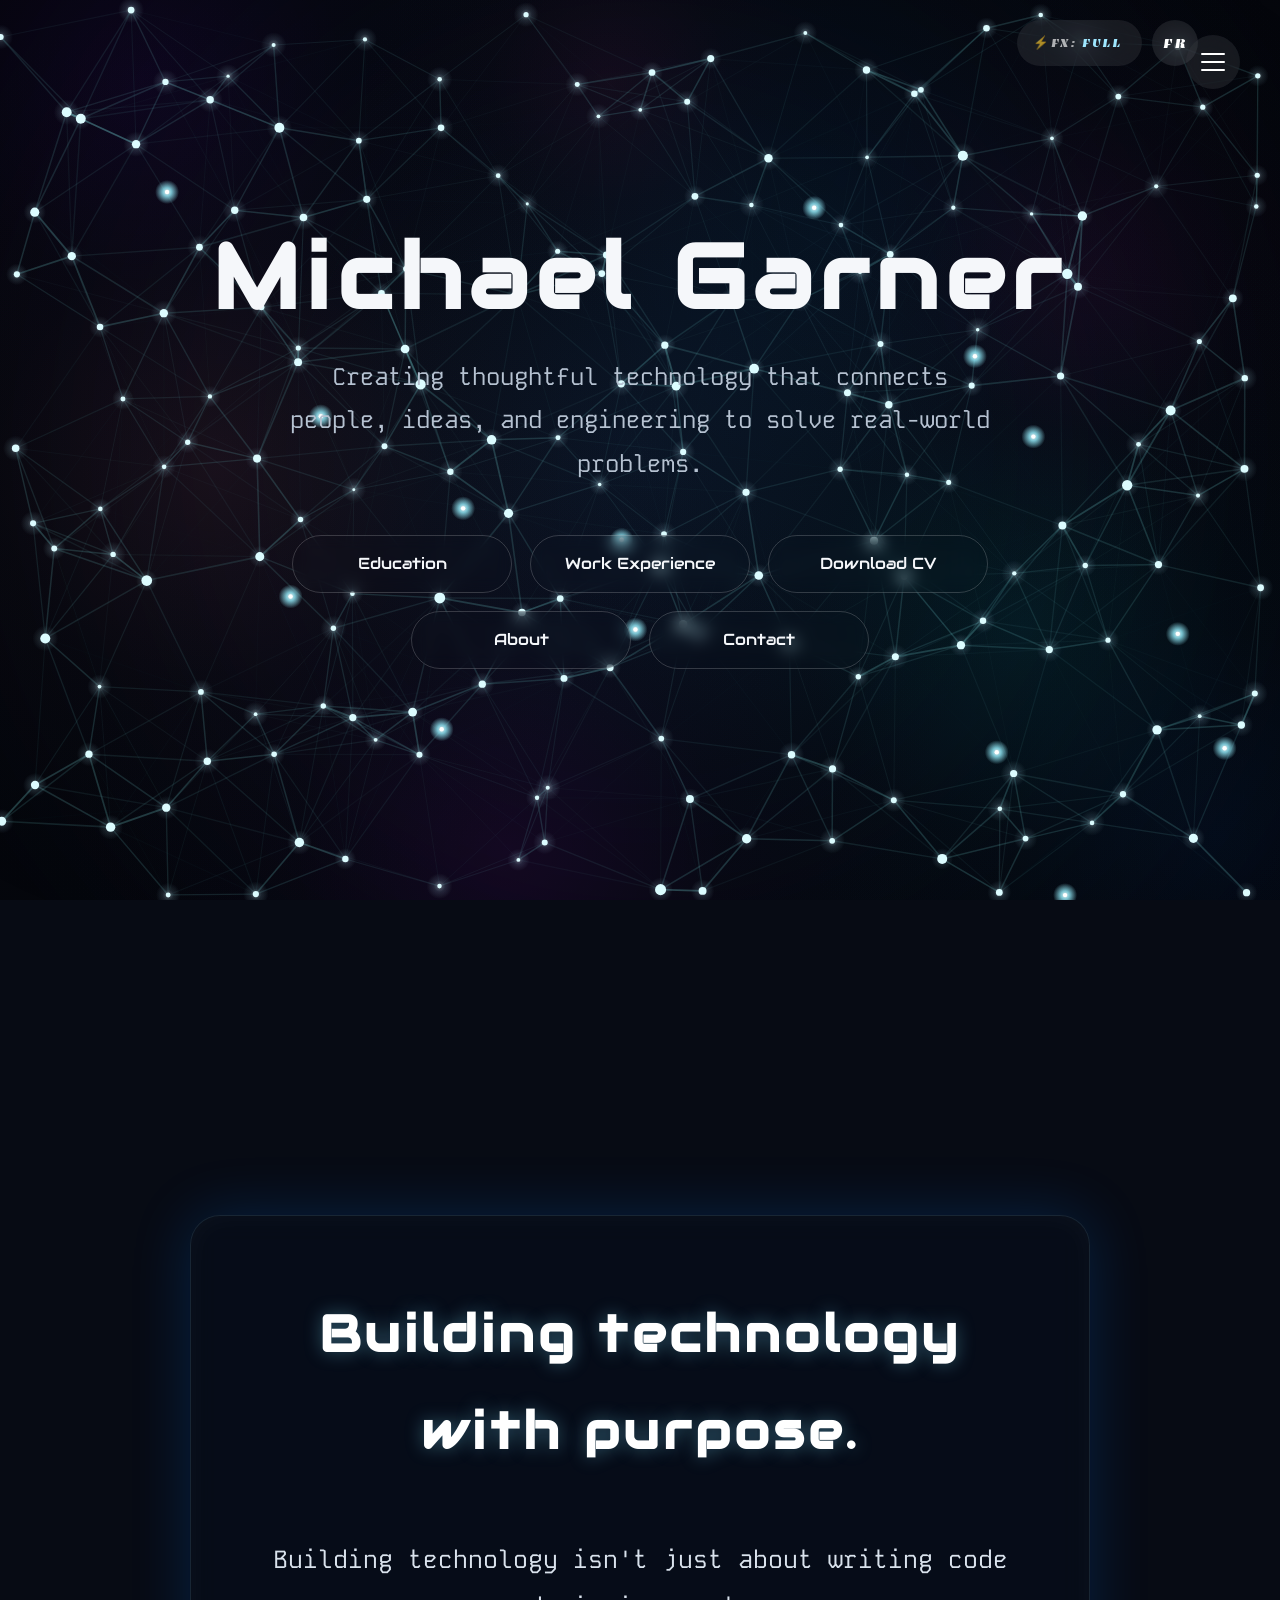
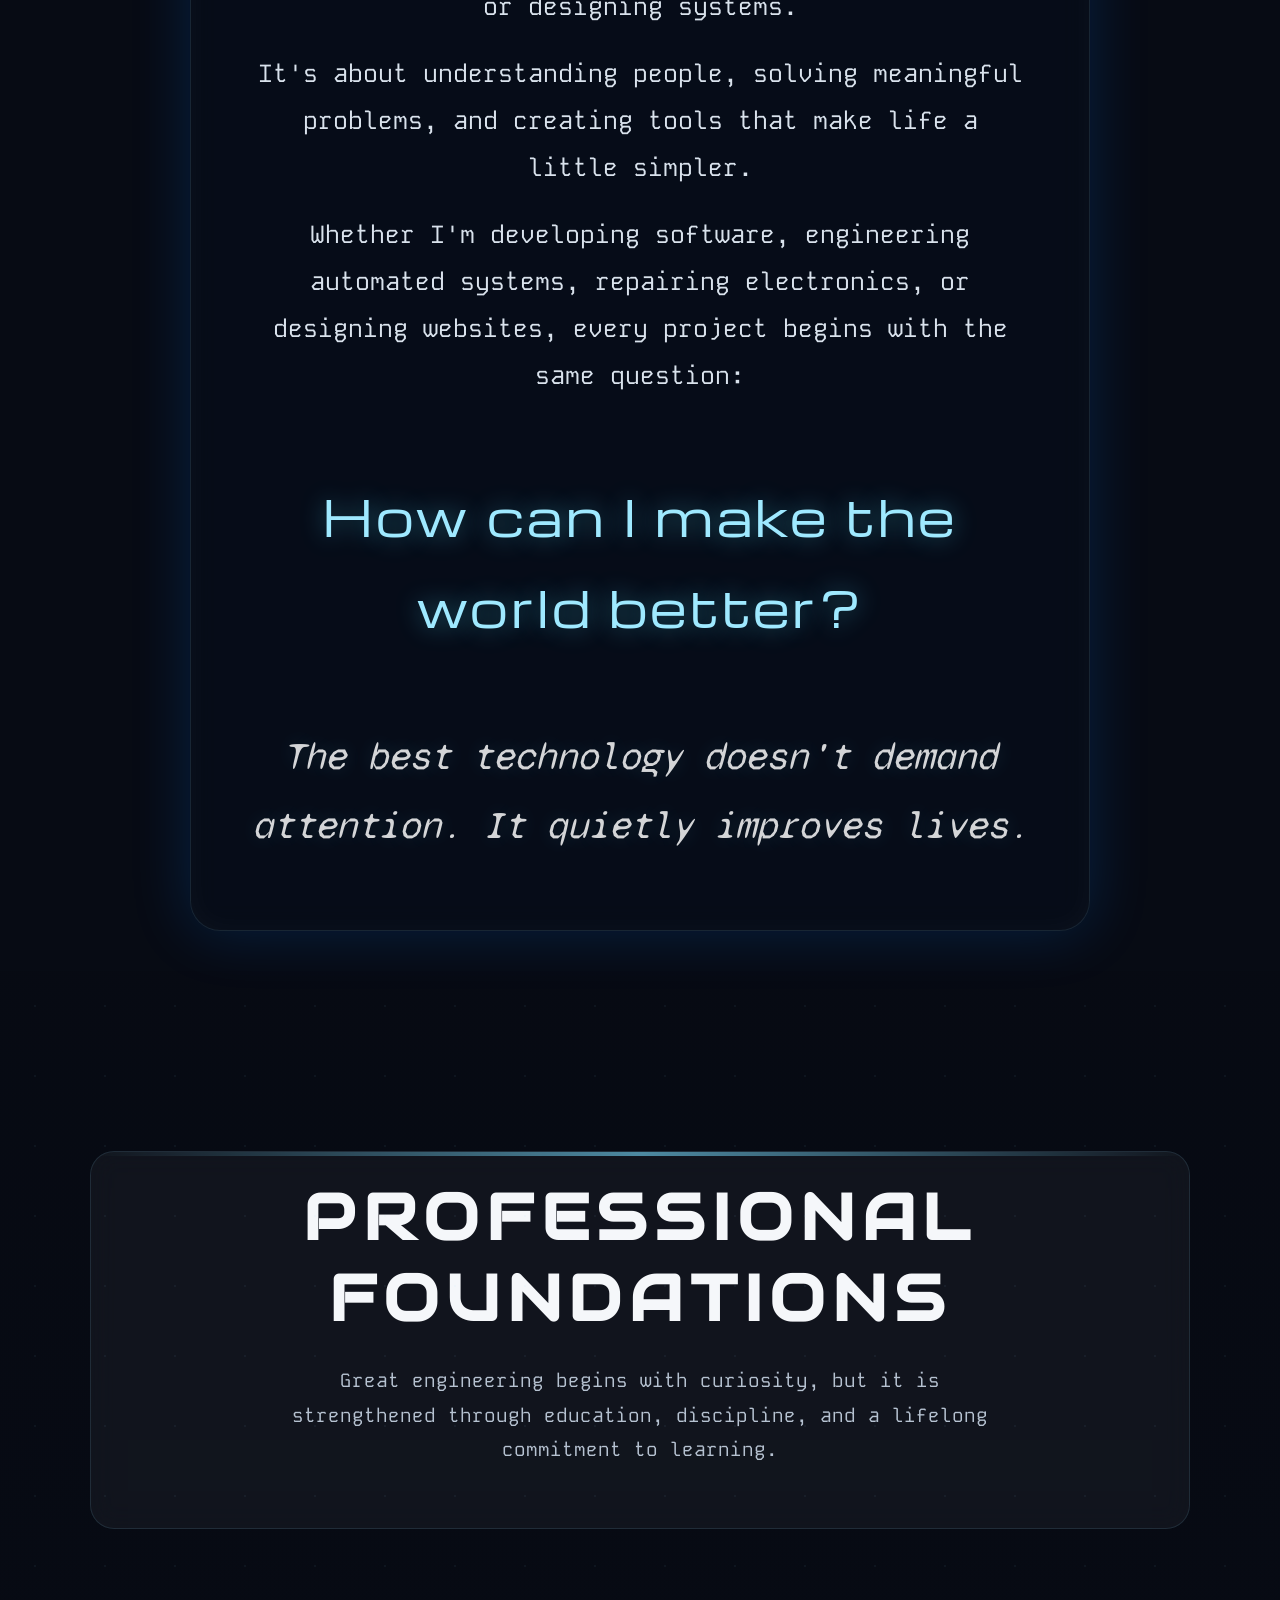
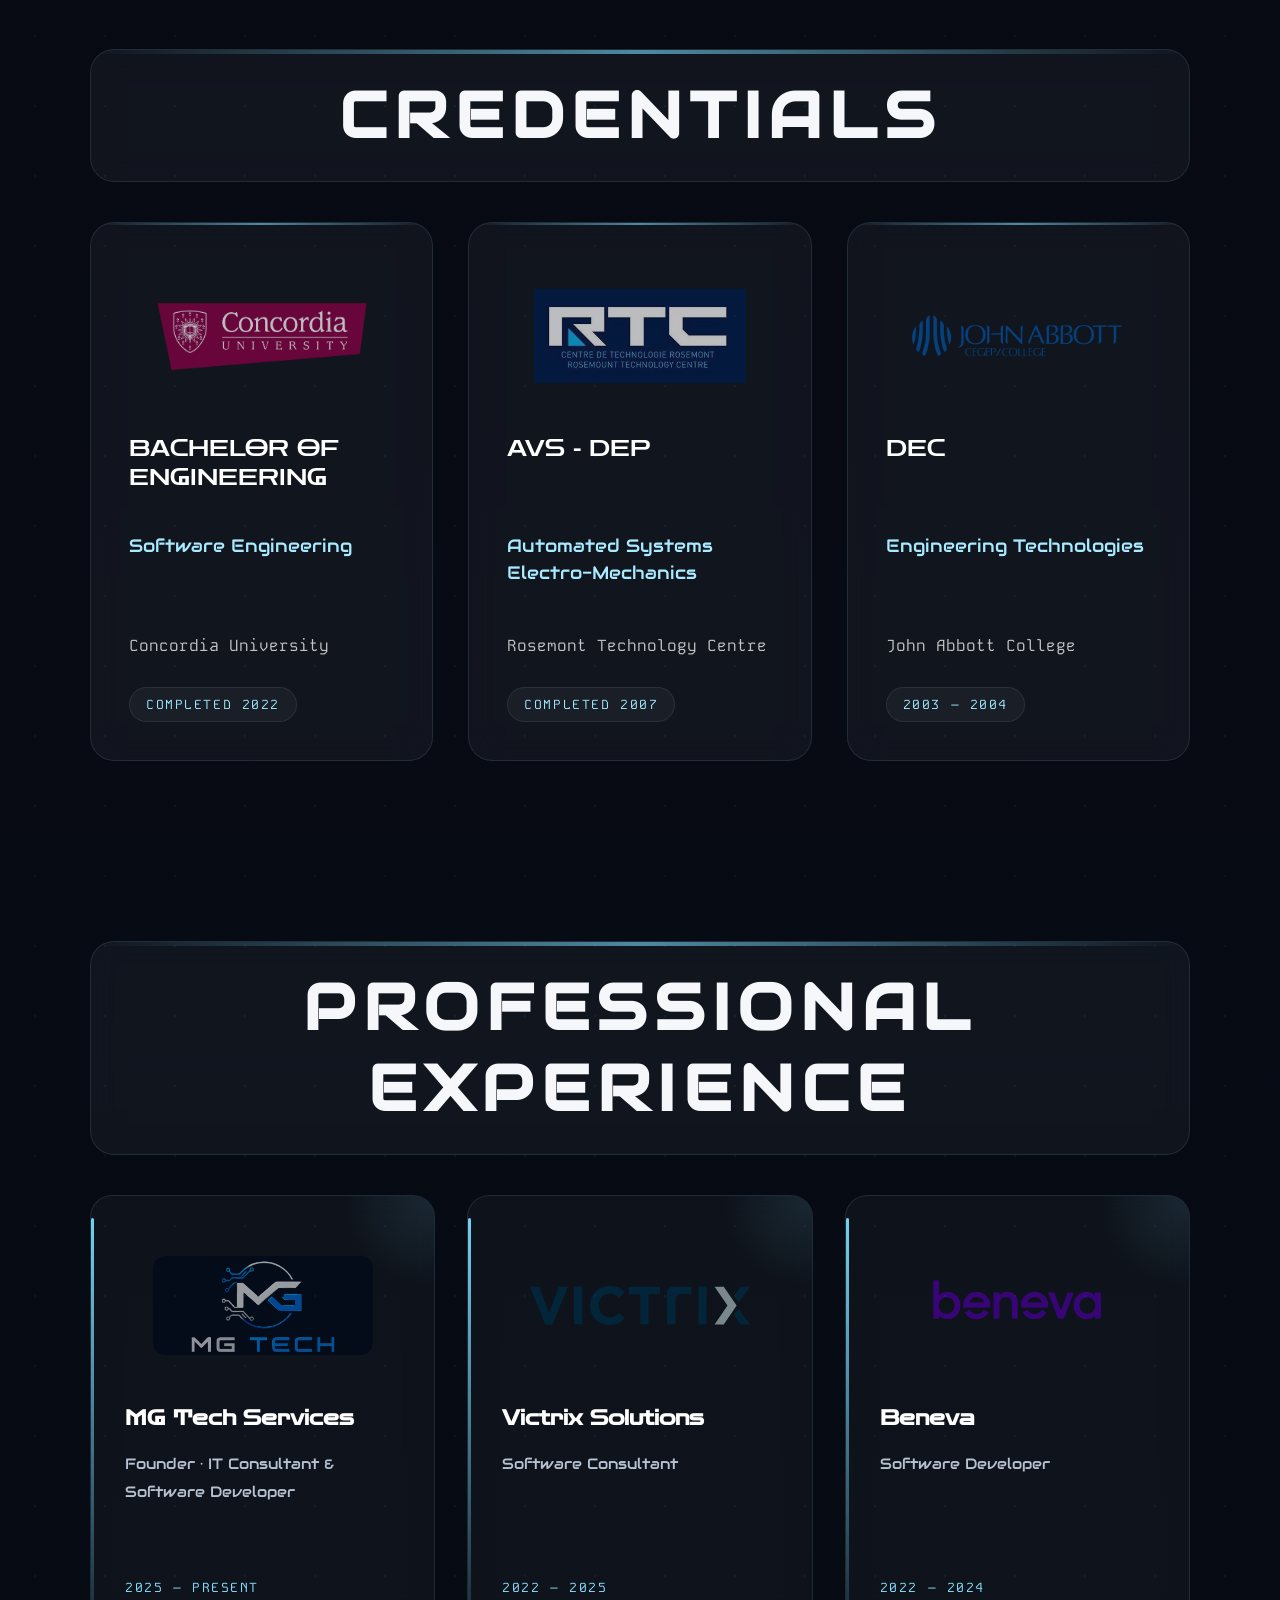
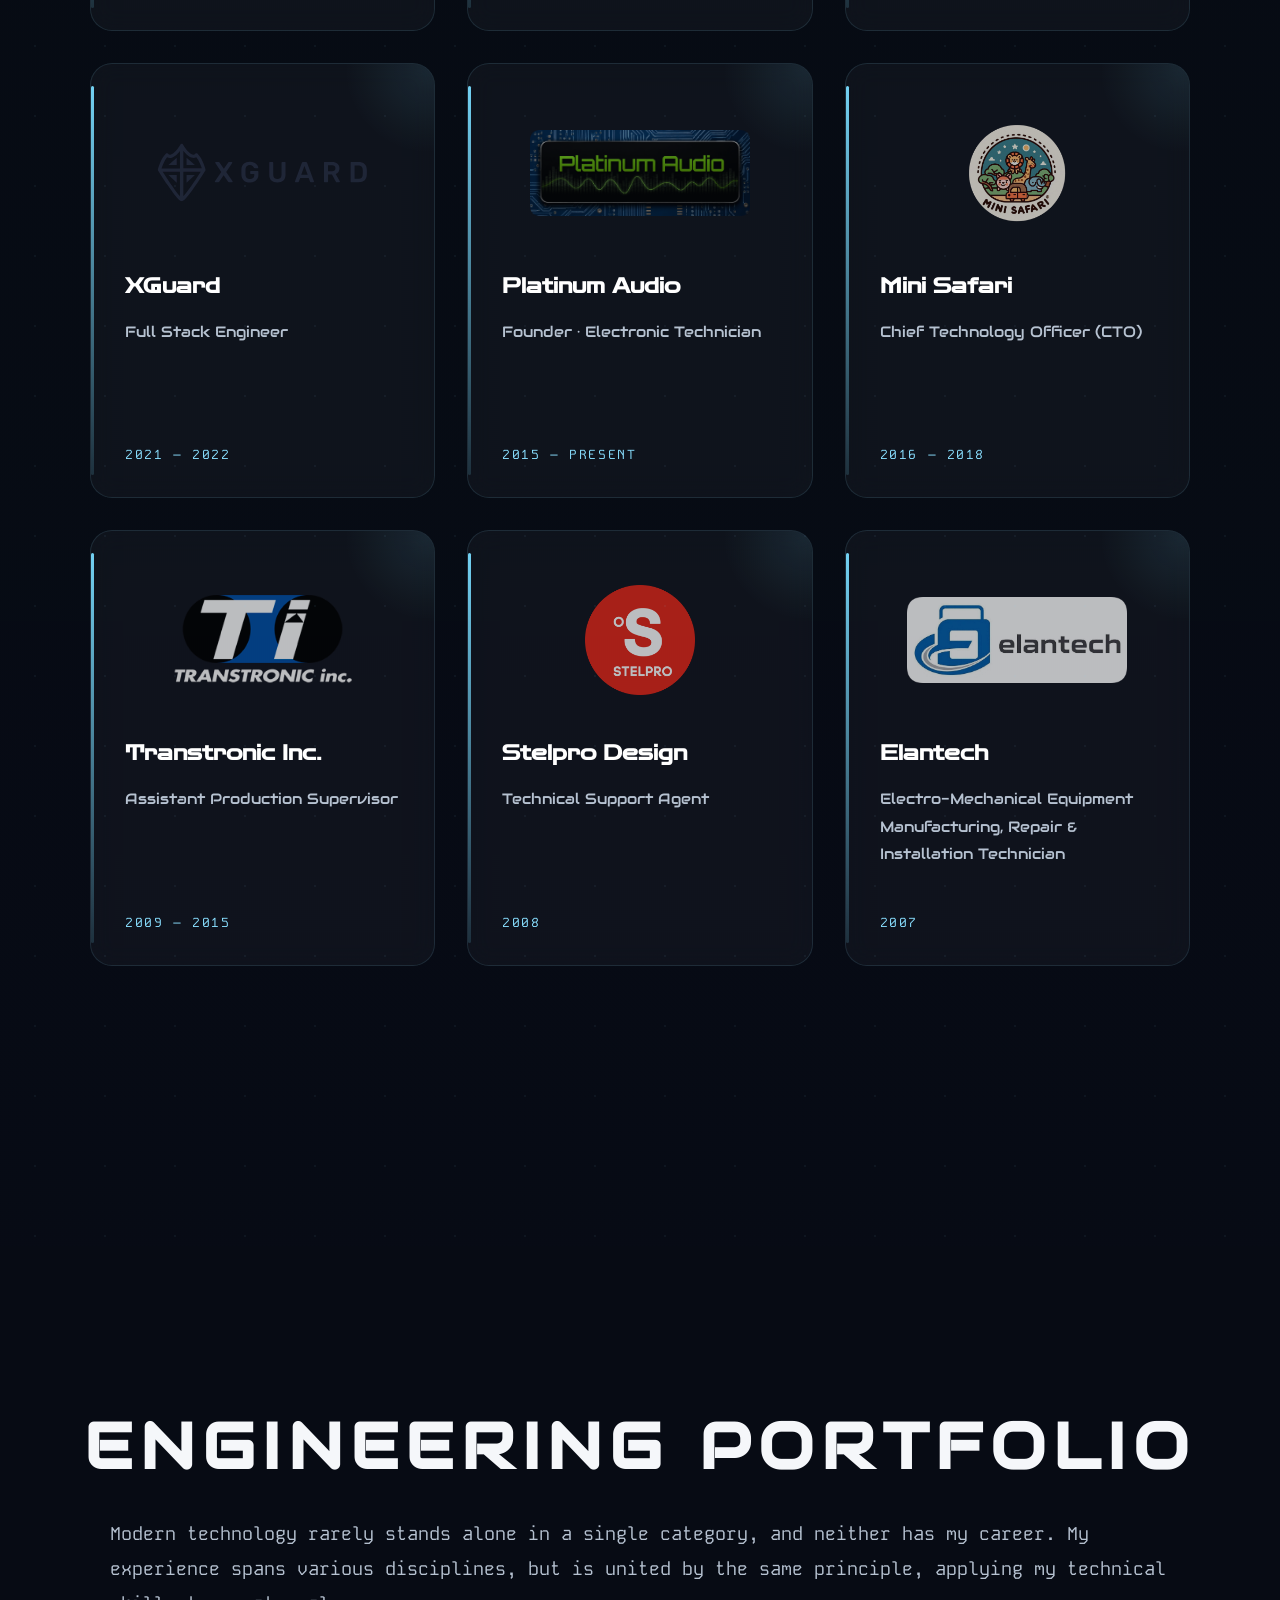
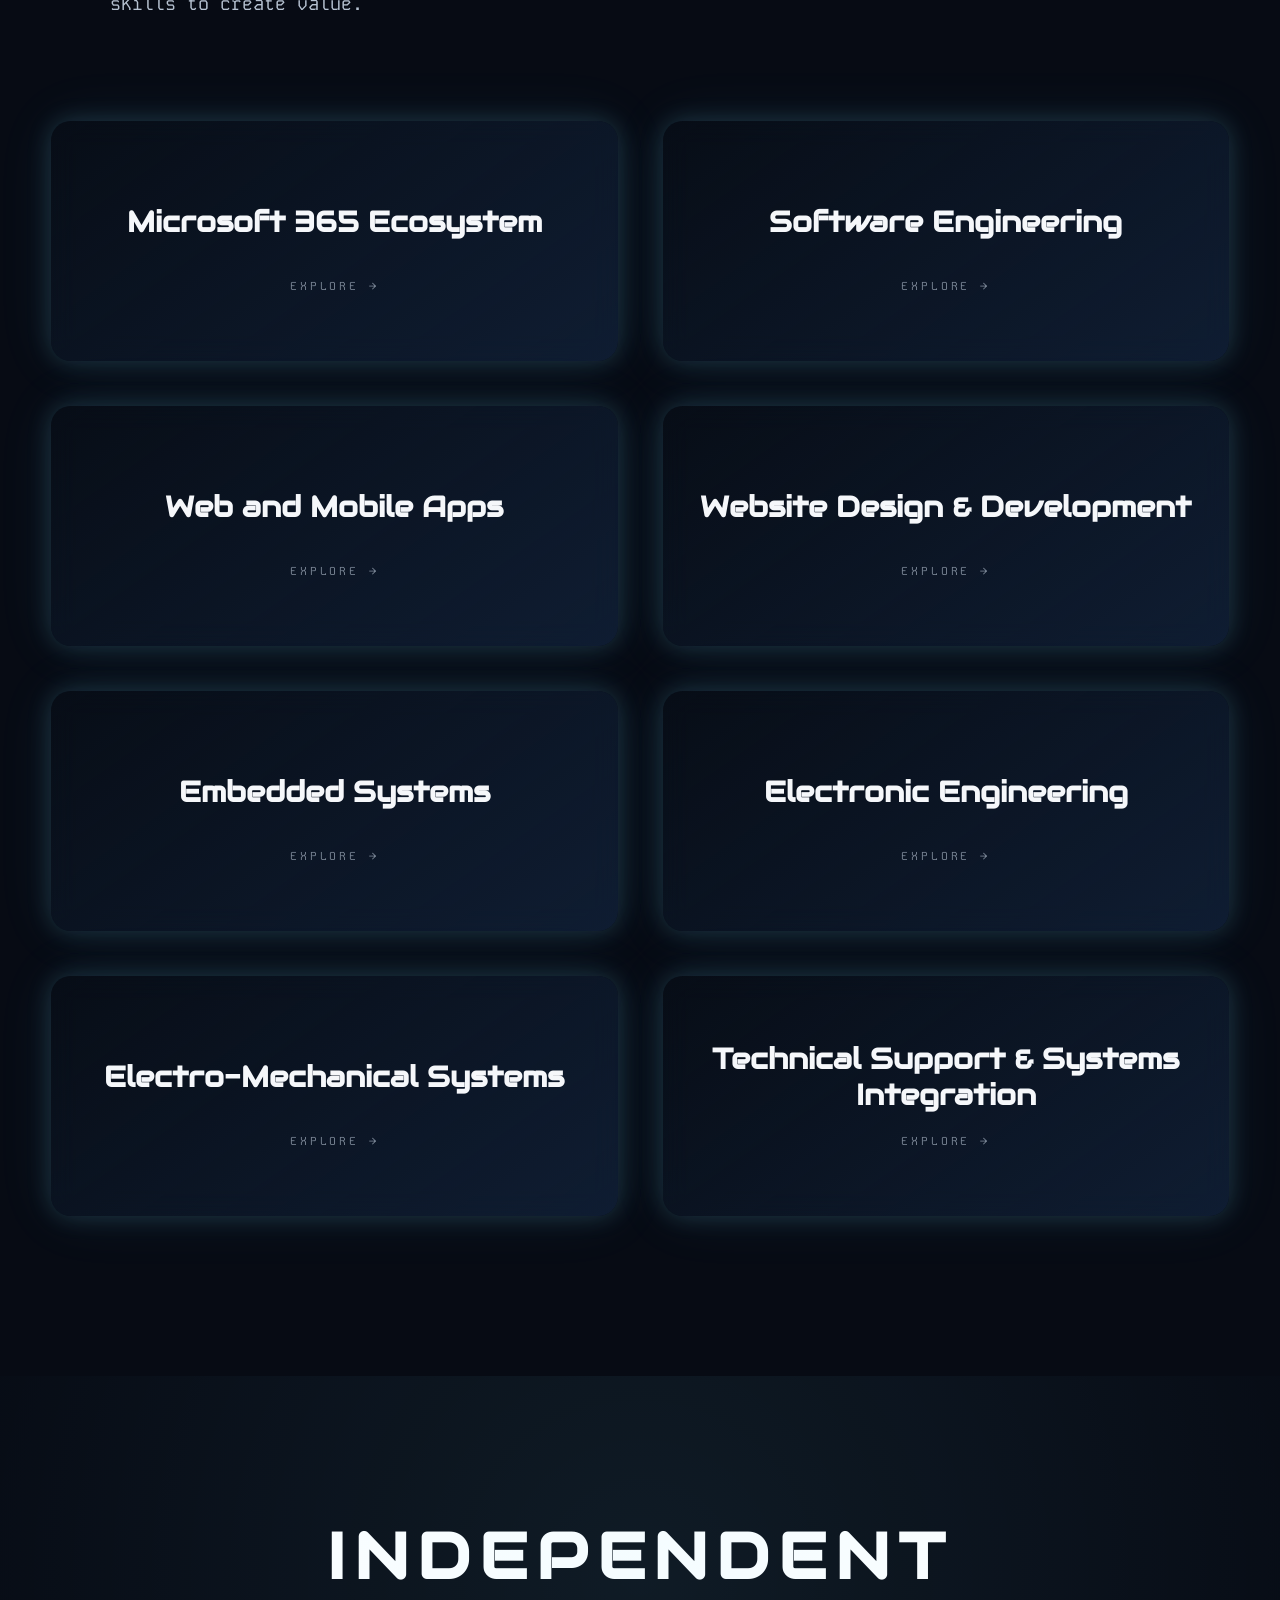
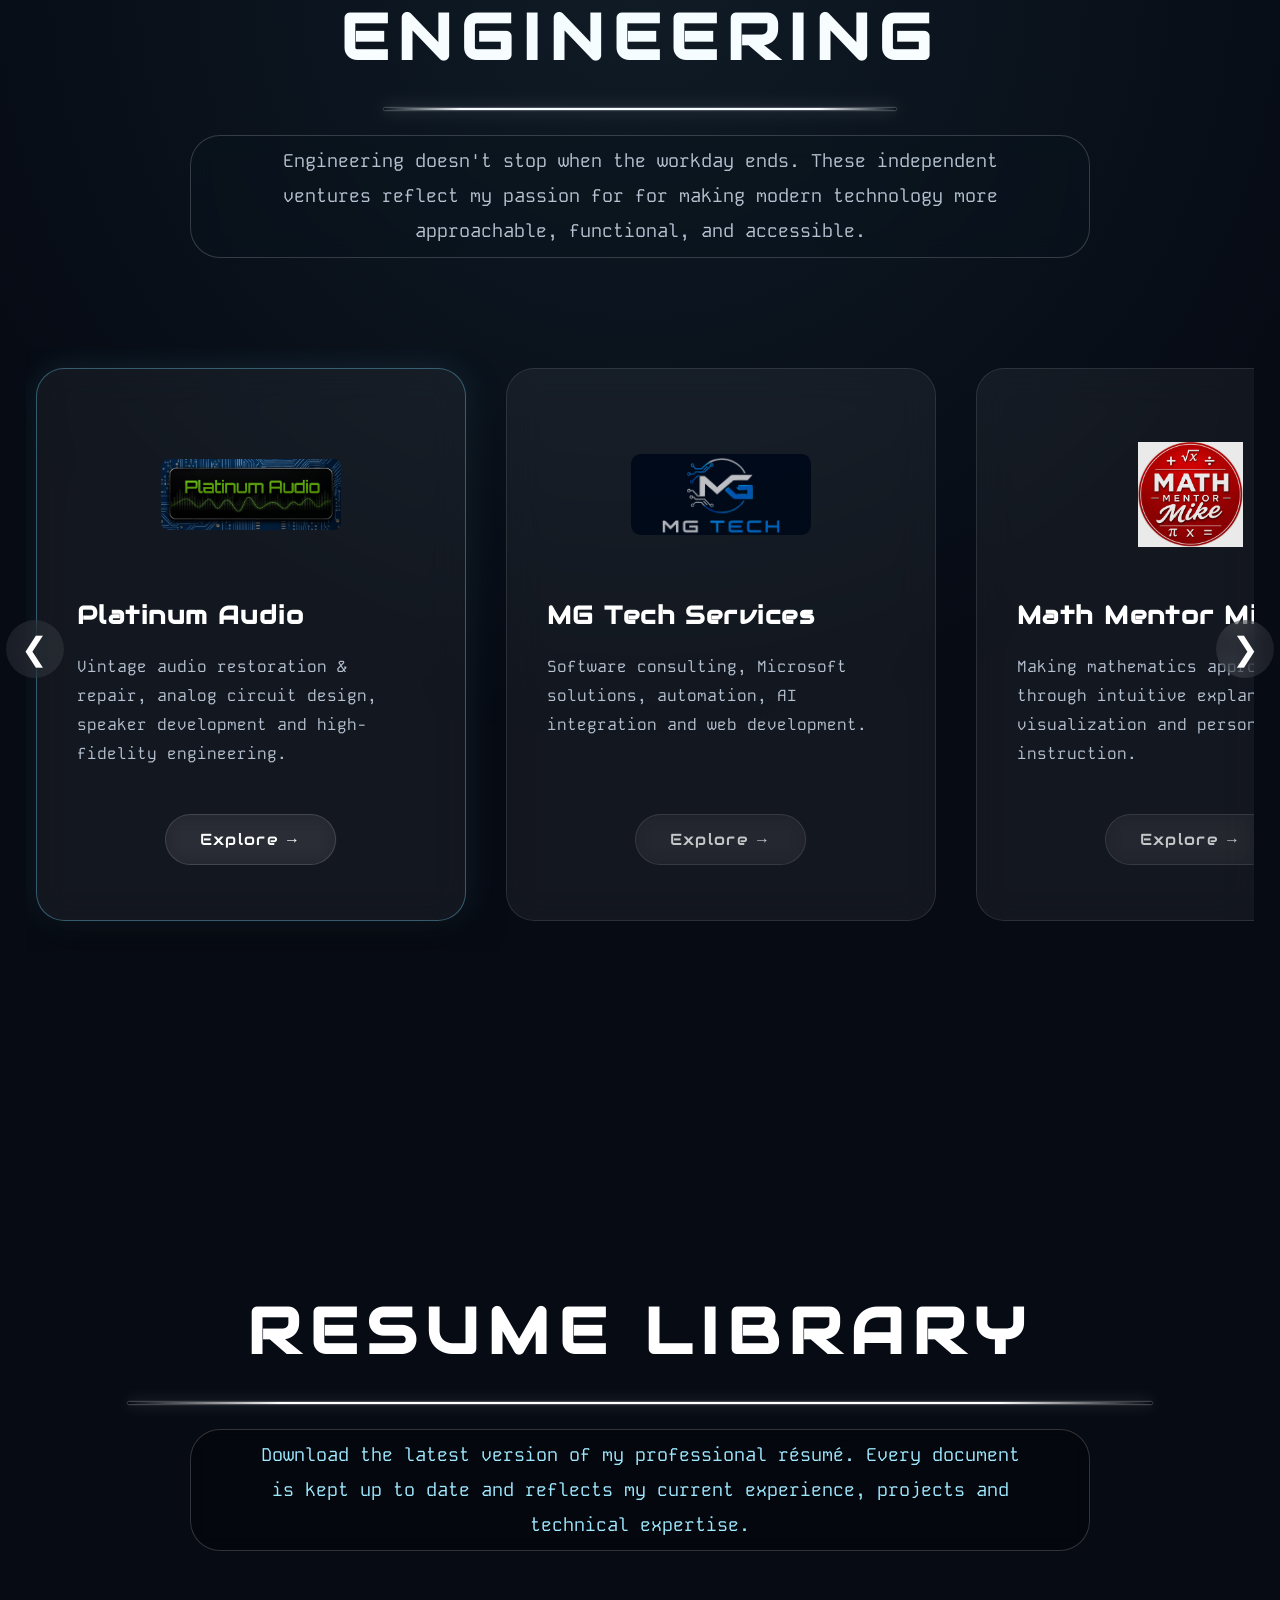
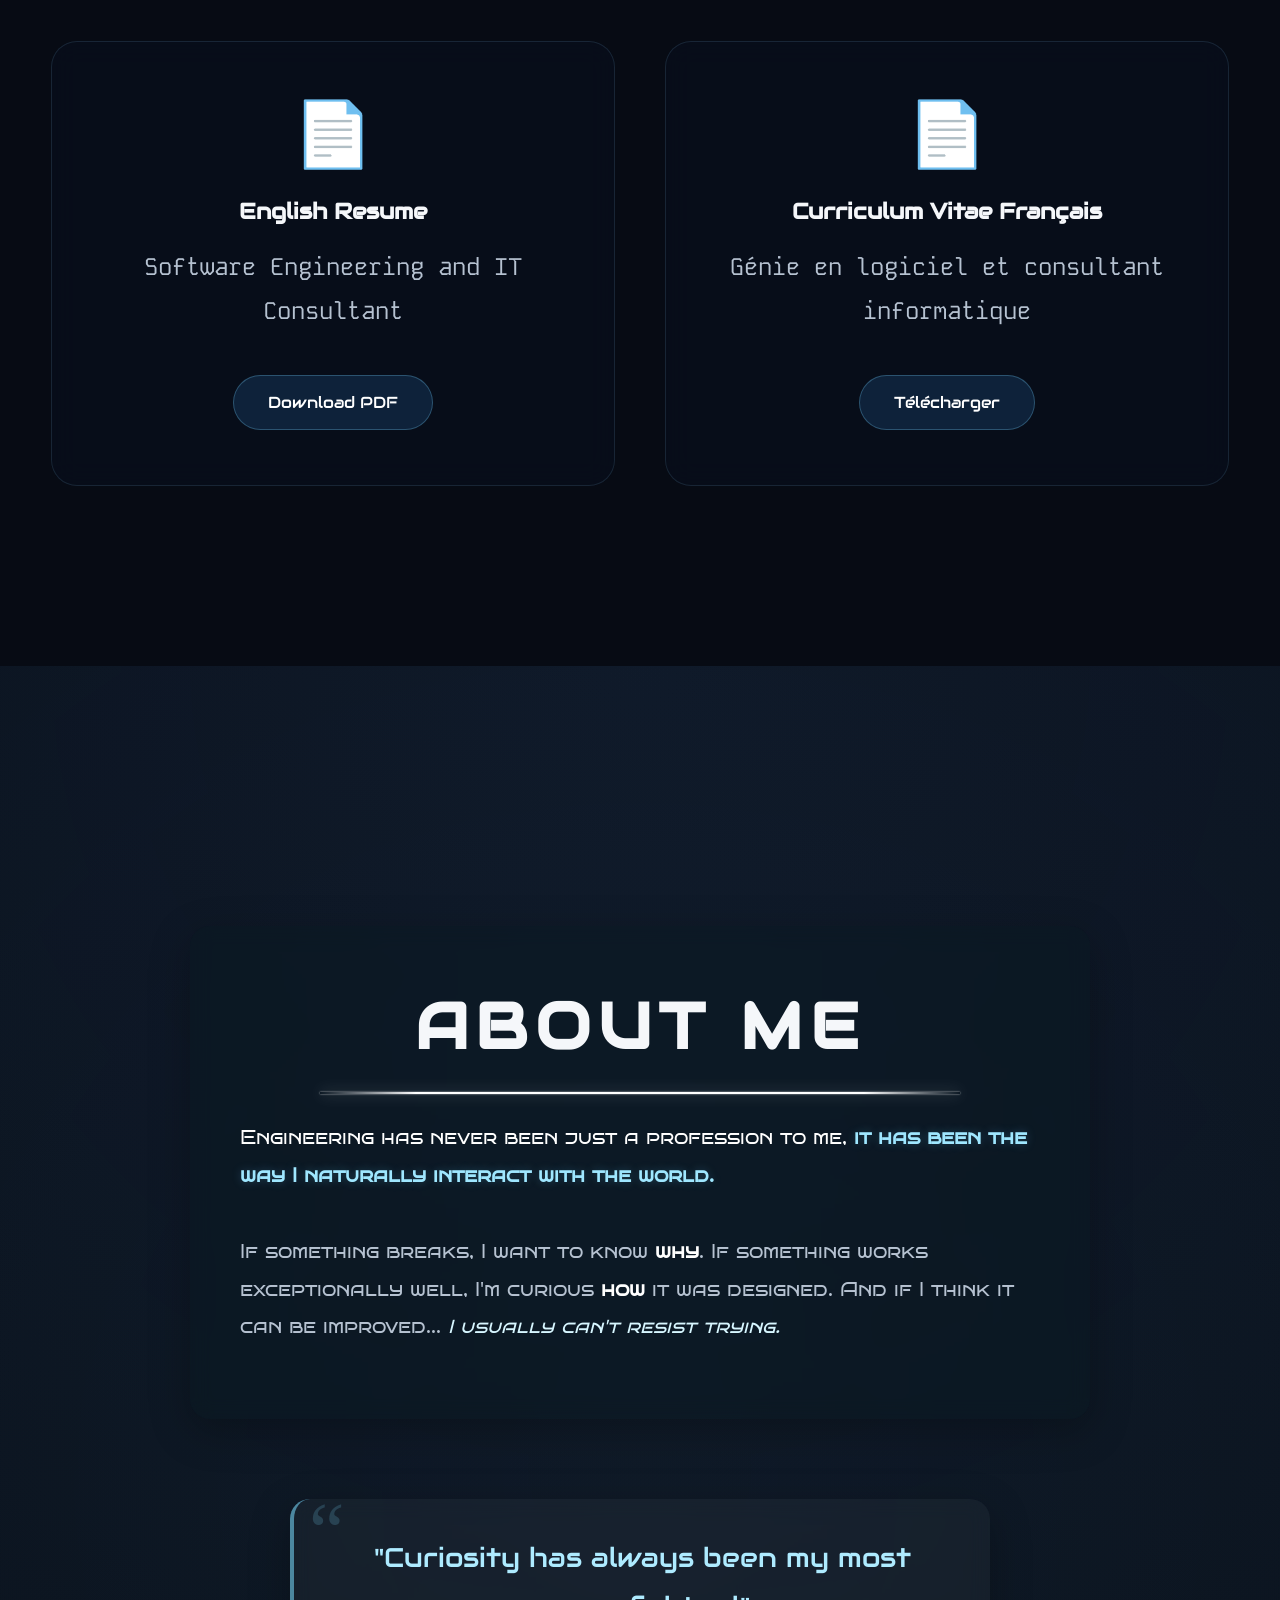
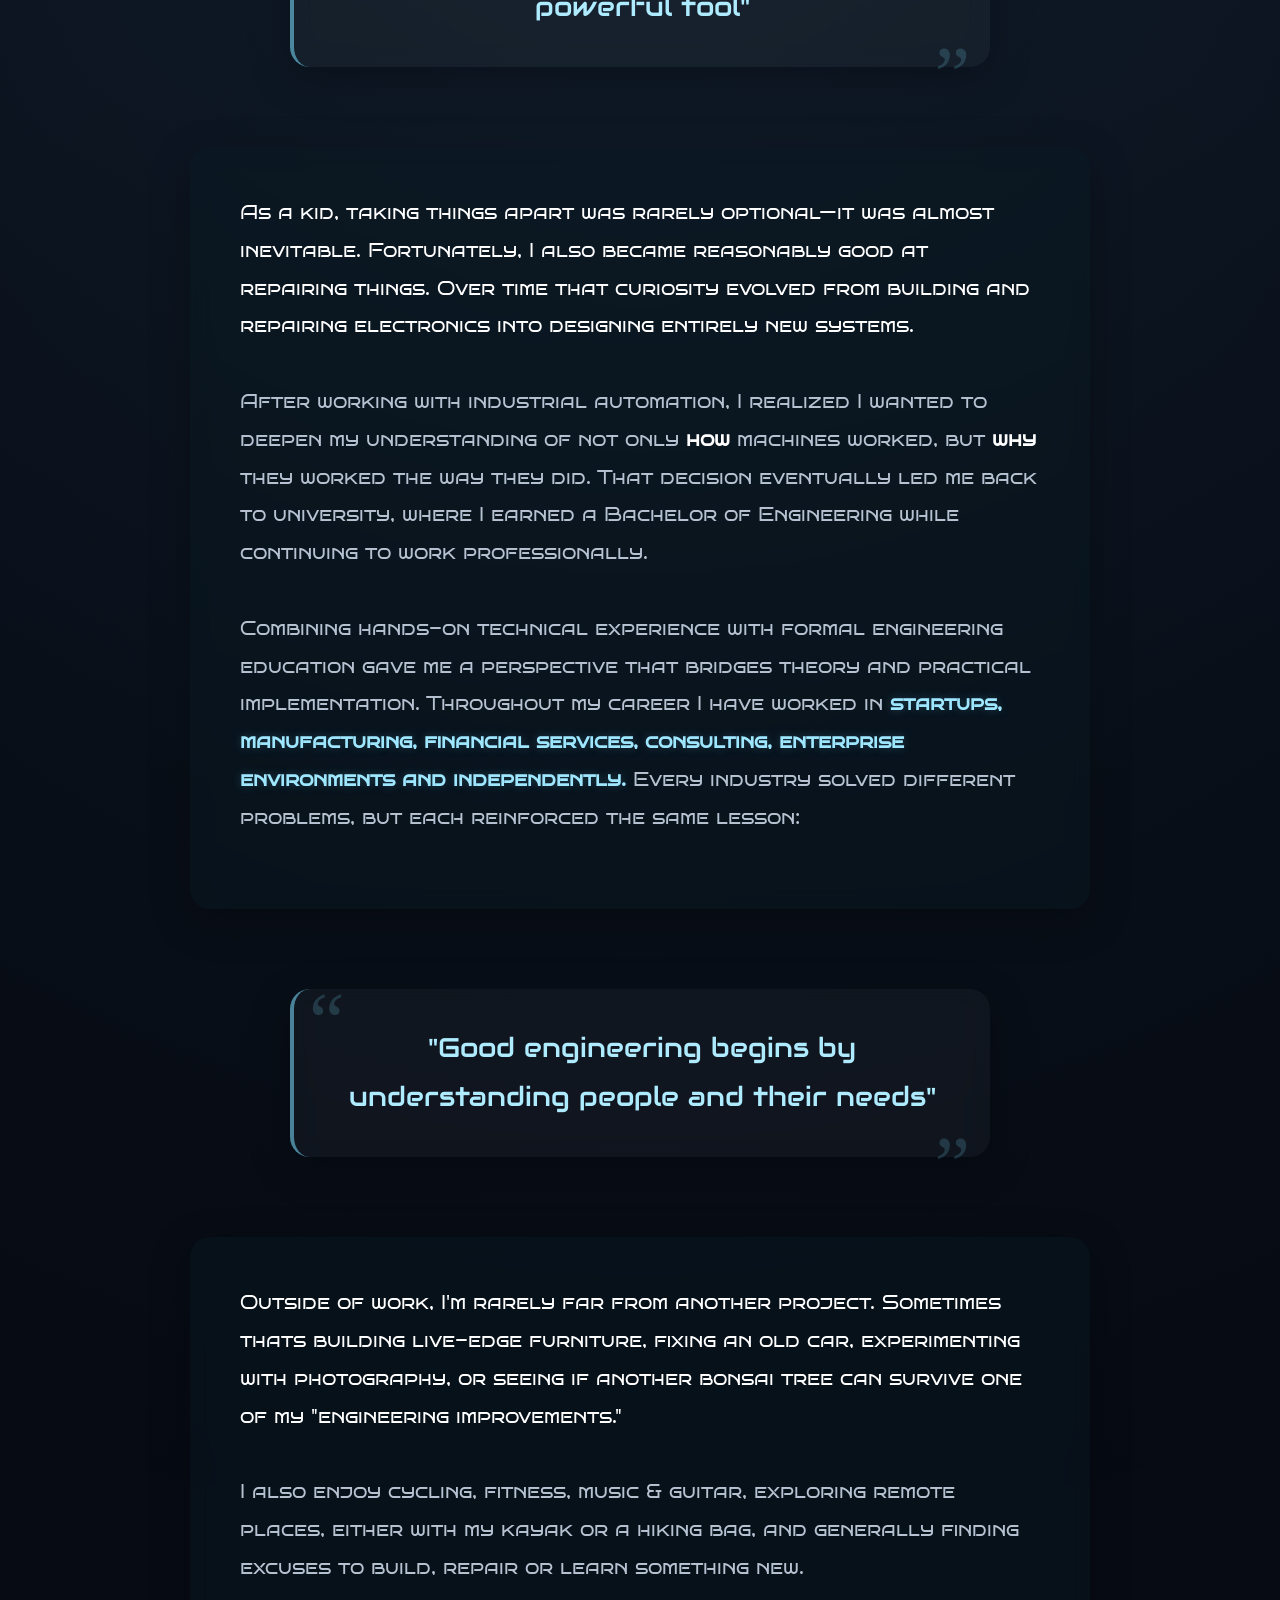
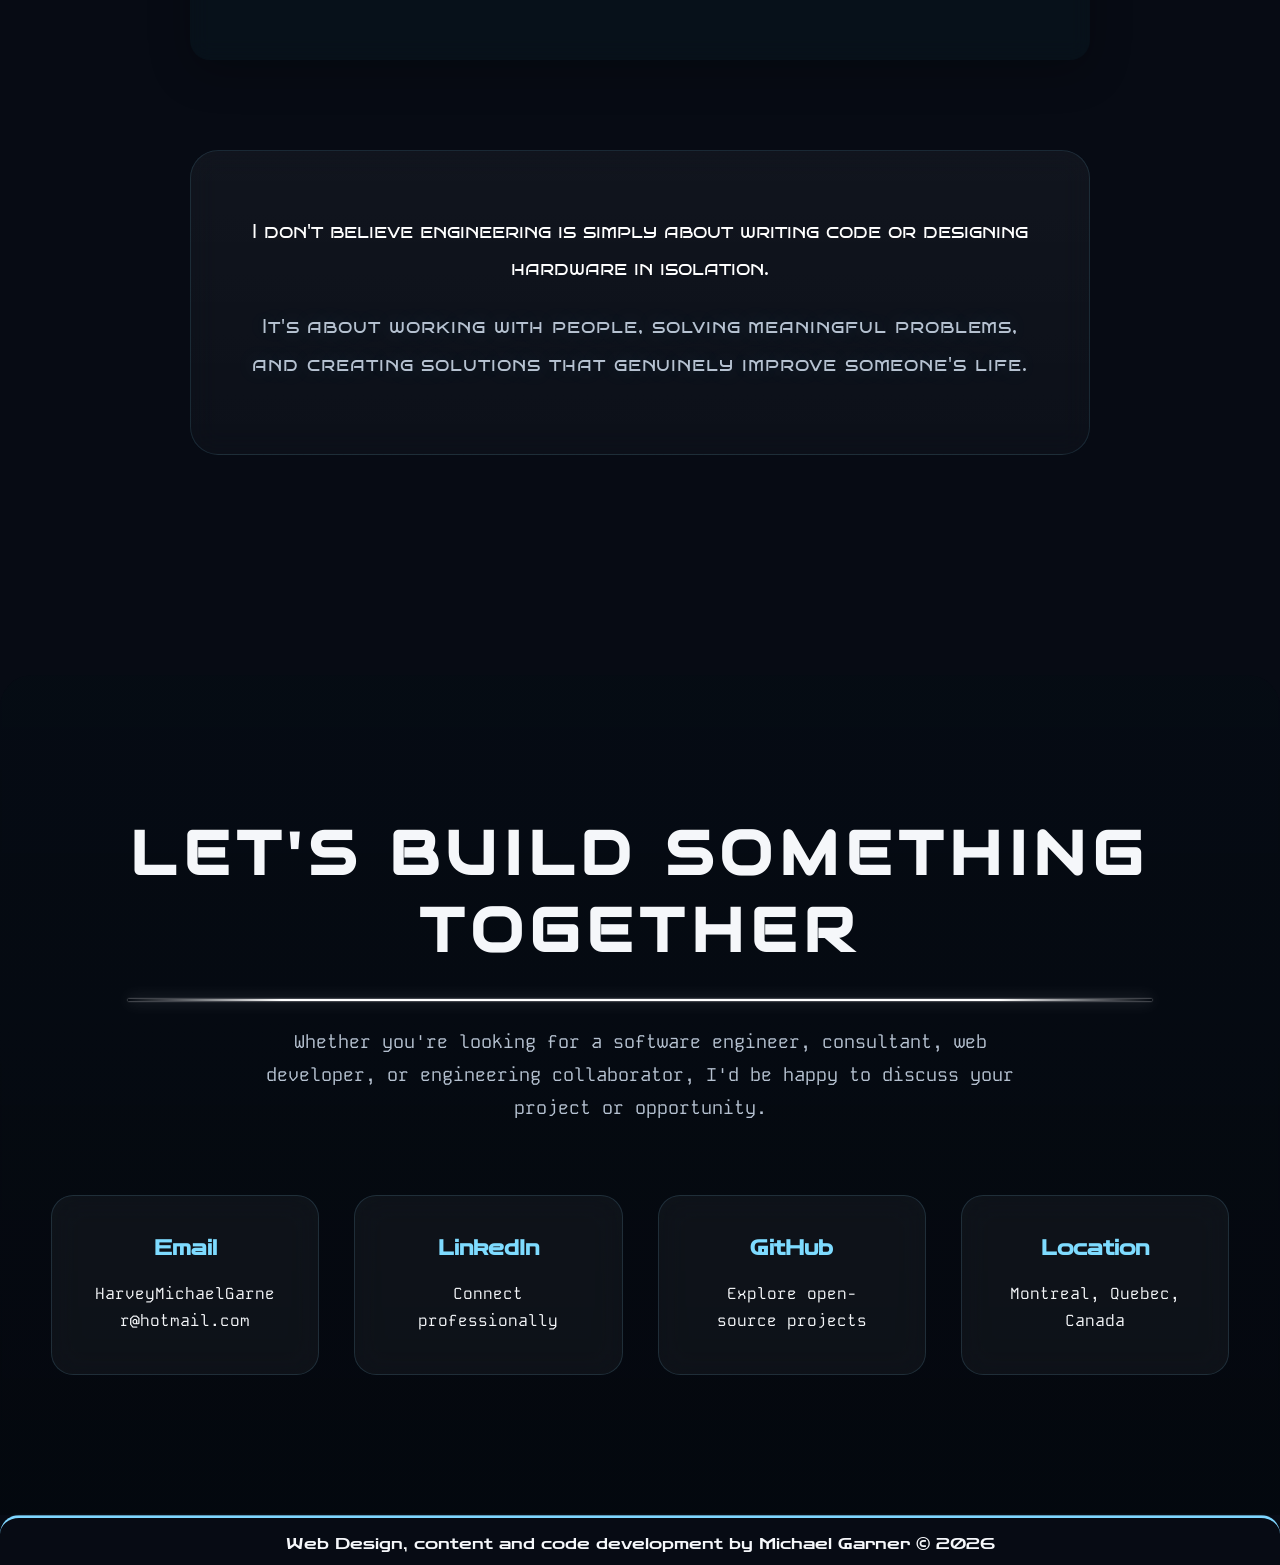
==== commit e8f6ee0f: "Preview Image" ====
--- a/index.html
+++ b/index.html
@@ -80,7 +80,7 @@
     <meta name="twitter:title" content="Michael Garner | Software Engineer">
     <meta name="twitter:description"
         content="Engineering thoughtful technology through software, automation, and modern engineering design.">
-    <meta name="twitter:image" content="https://mikeg3.github.io/ResumeV3.0/index.html/images/MG Favicon.png">
+    <meta name="twitter:image" content="https://mikeg3.github.io/ResumeV3.0/images/favicons/PreviewImage.jpg">
 
     <!-- ==================================================
      FAVICON
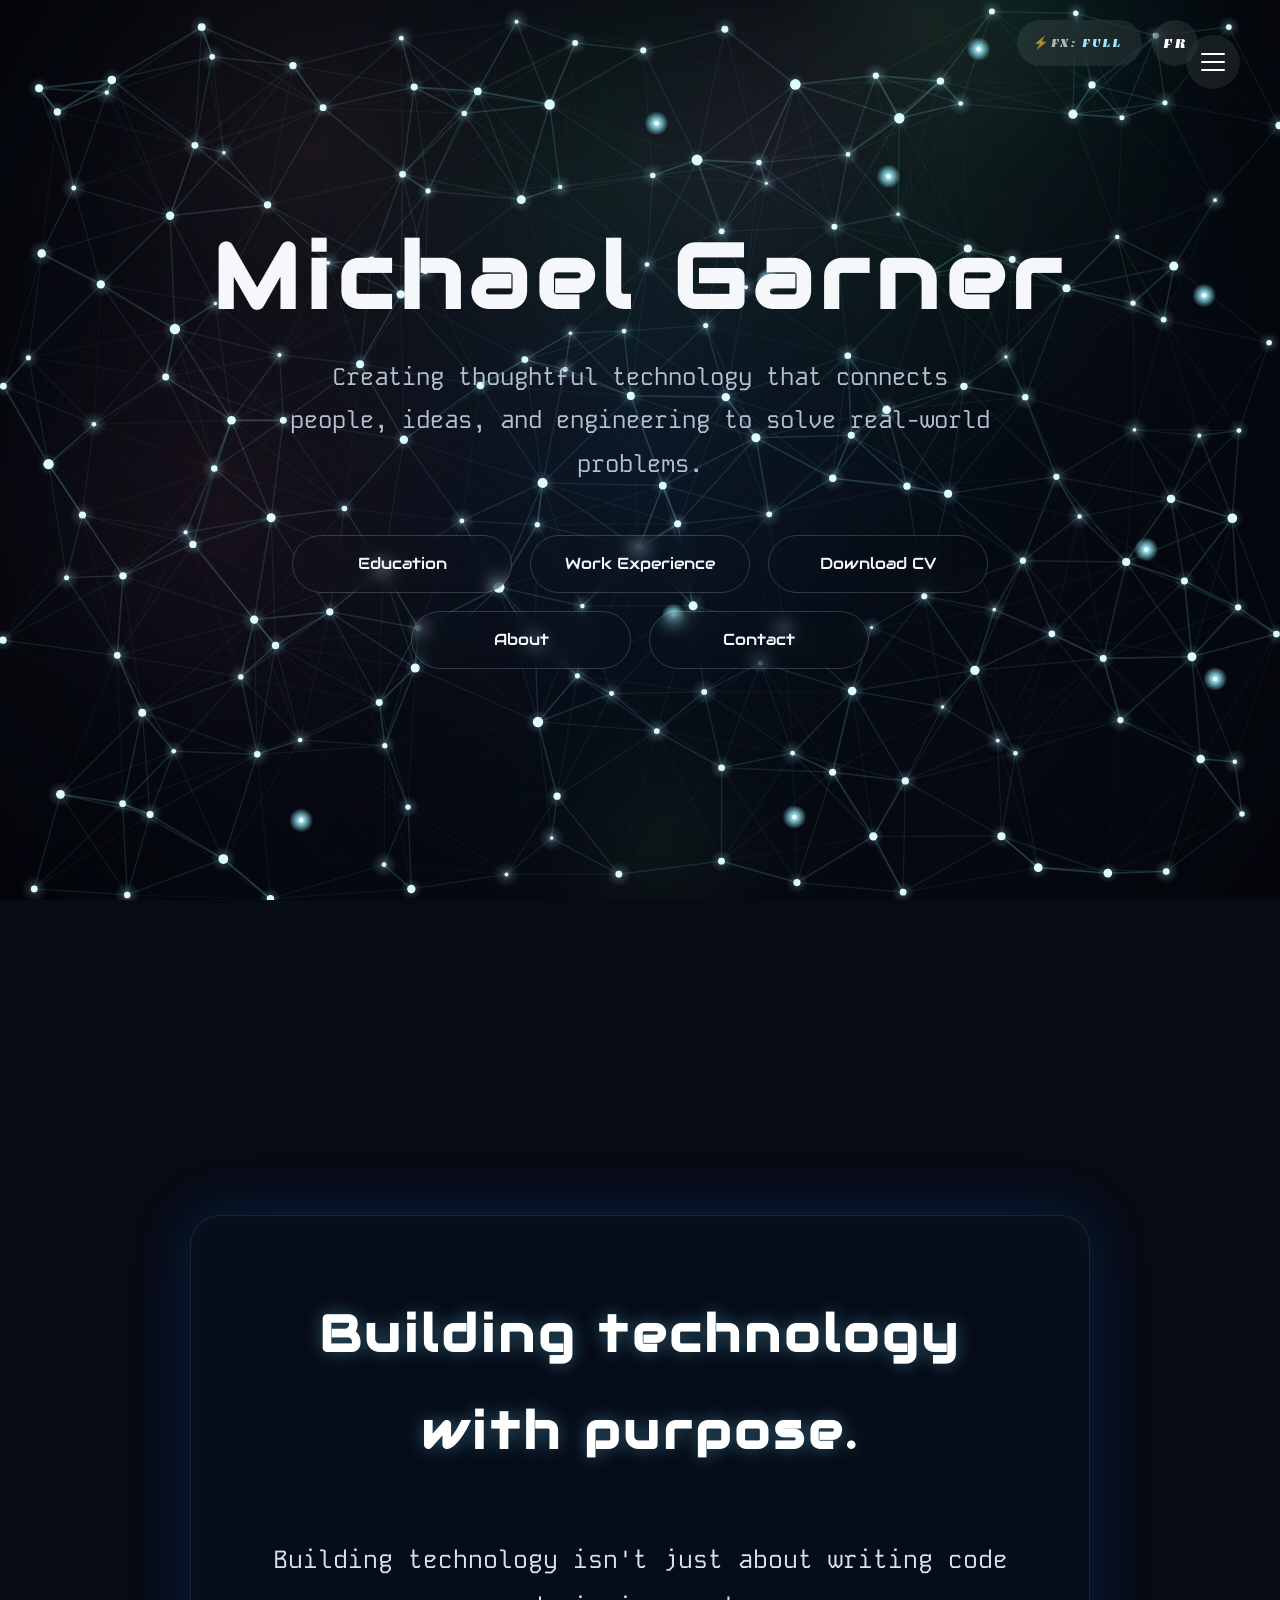
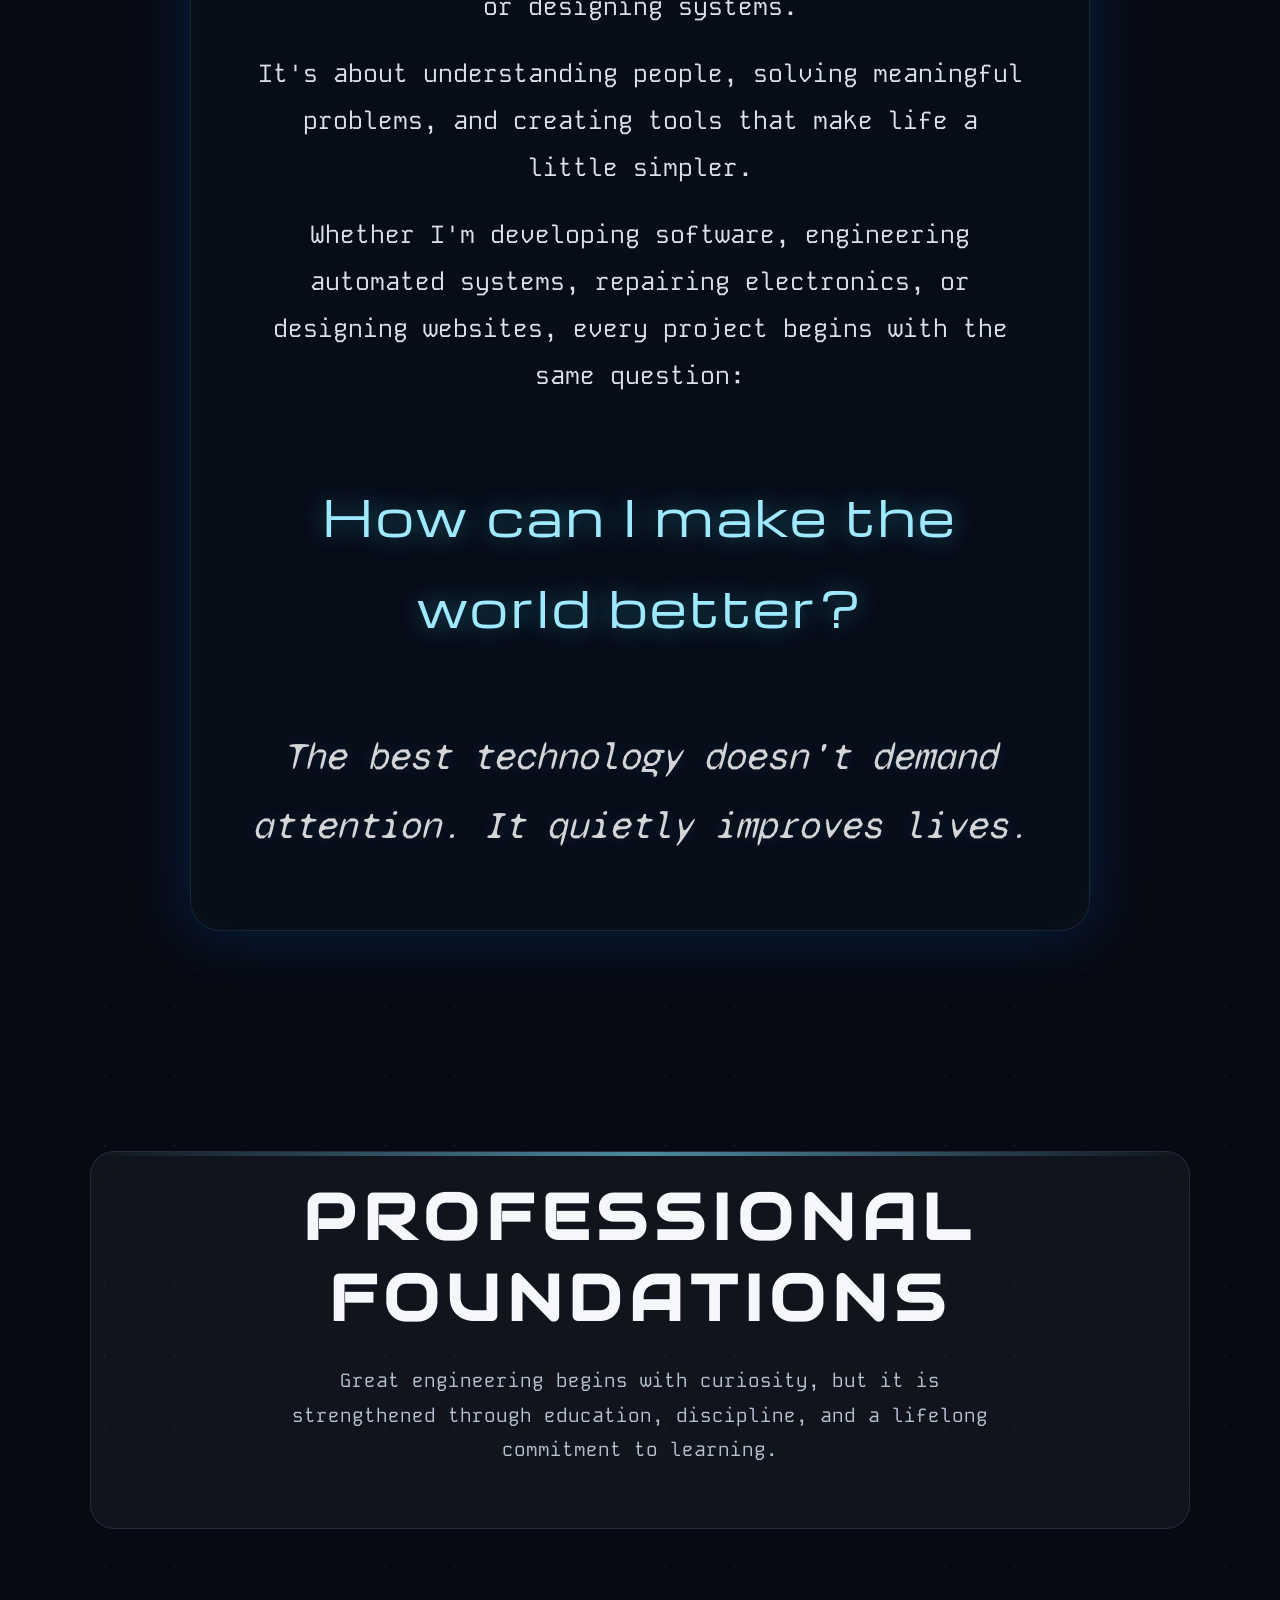
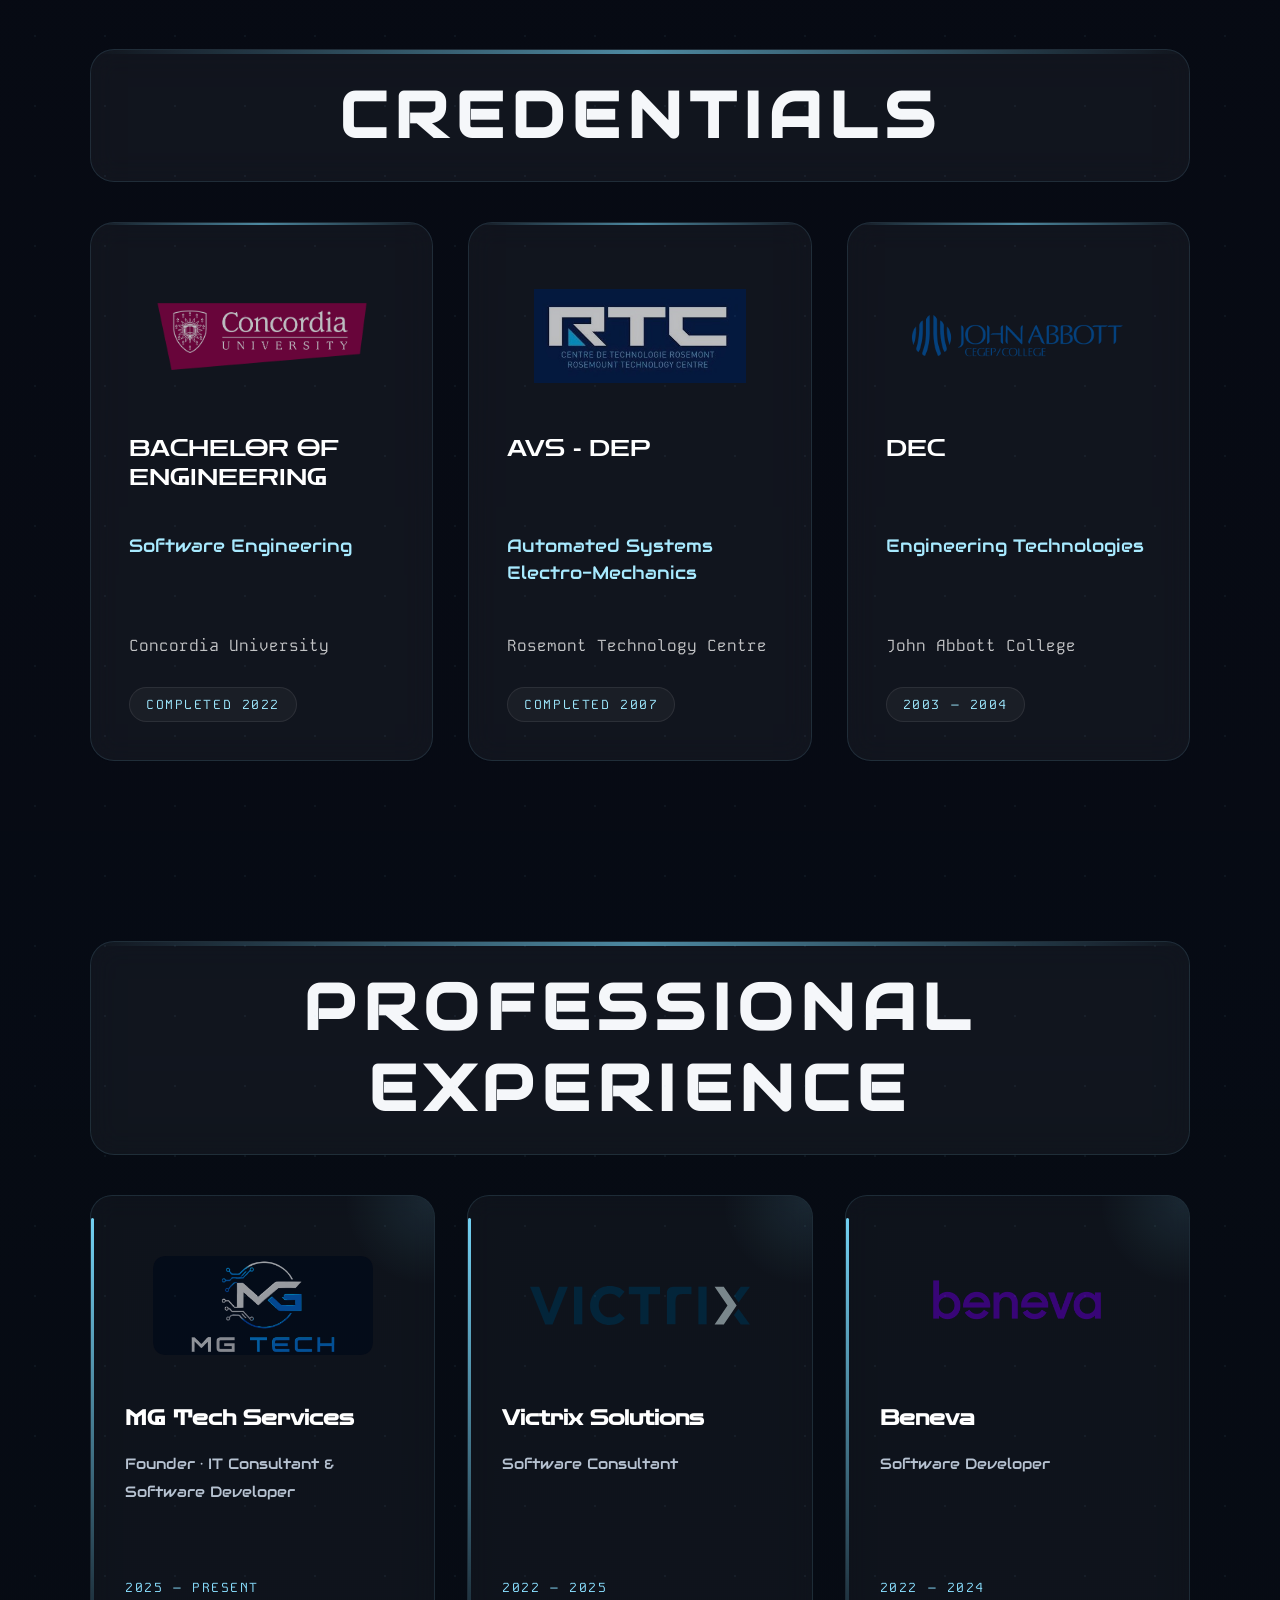
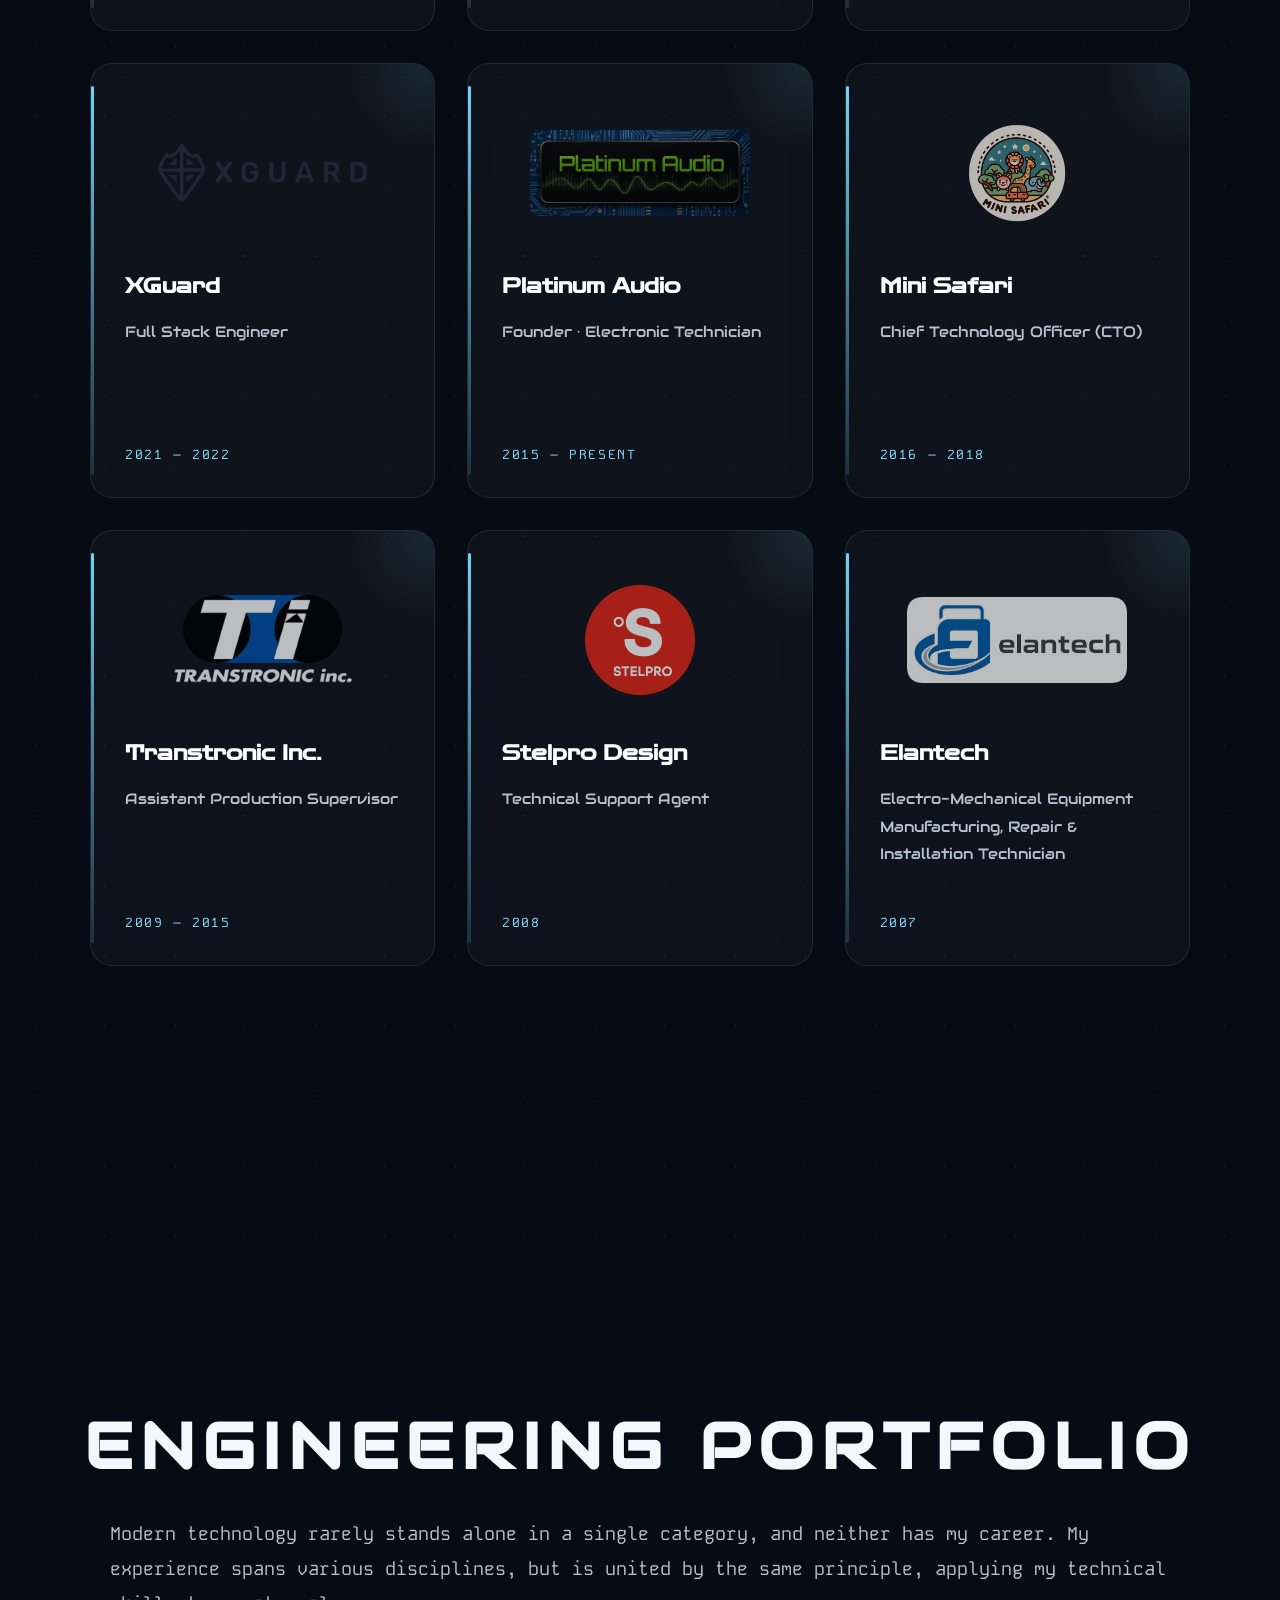
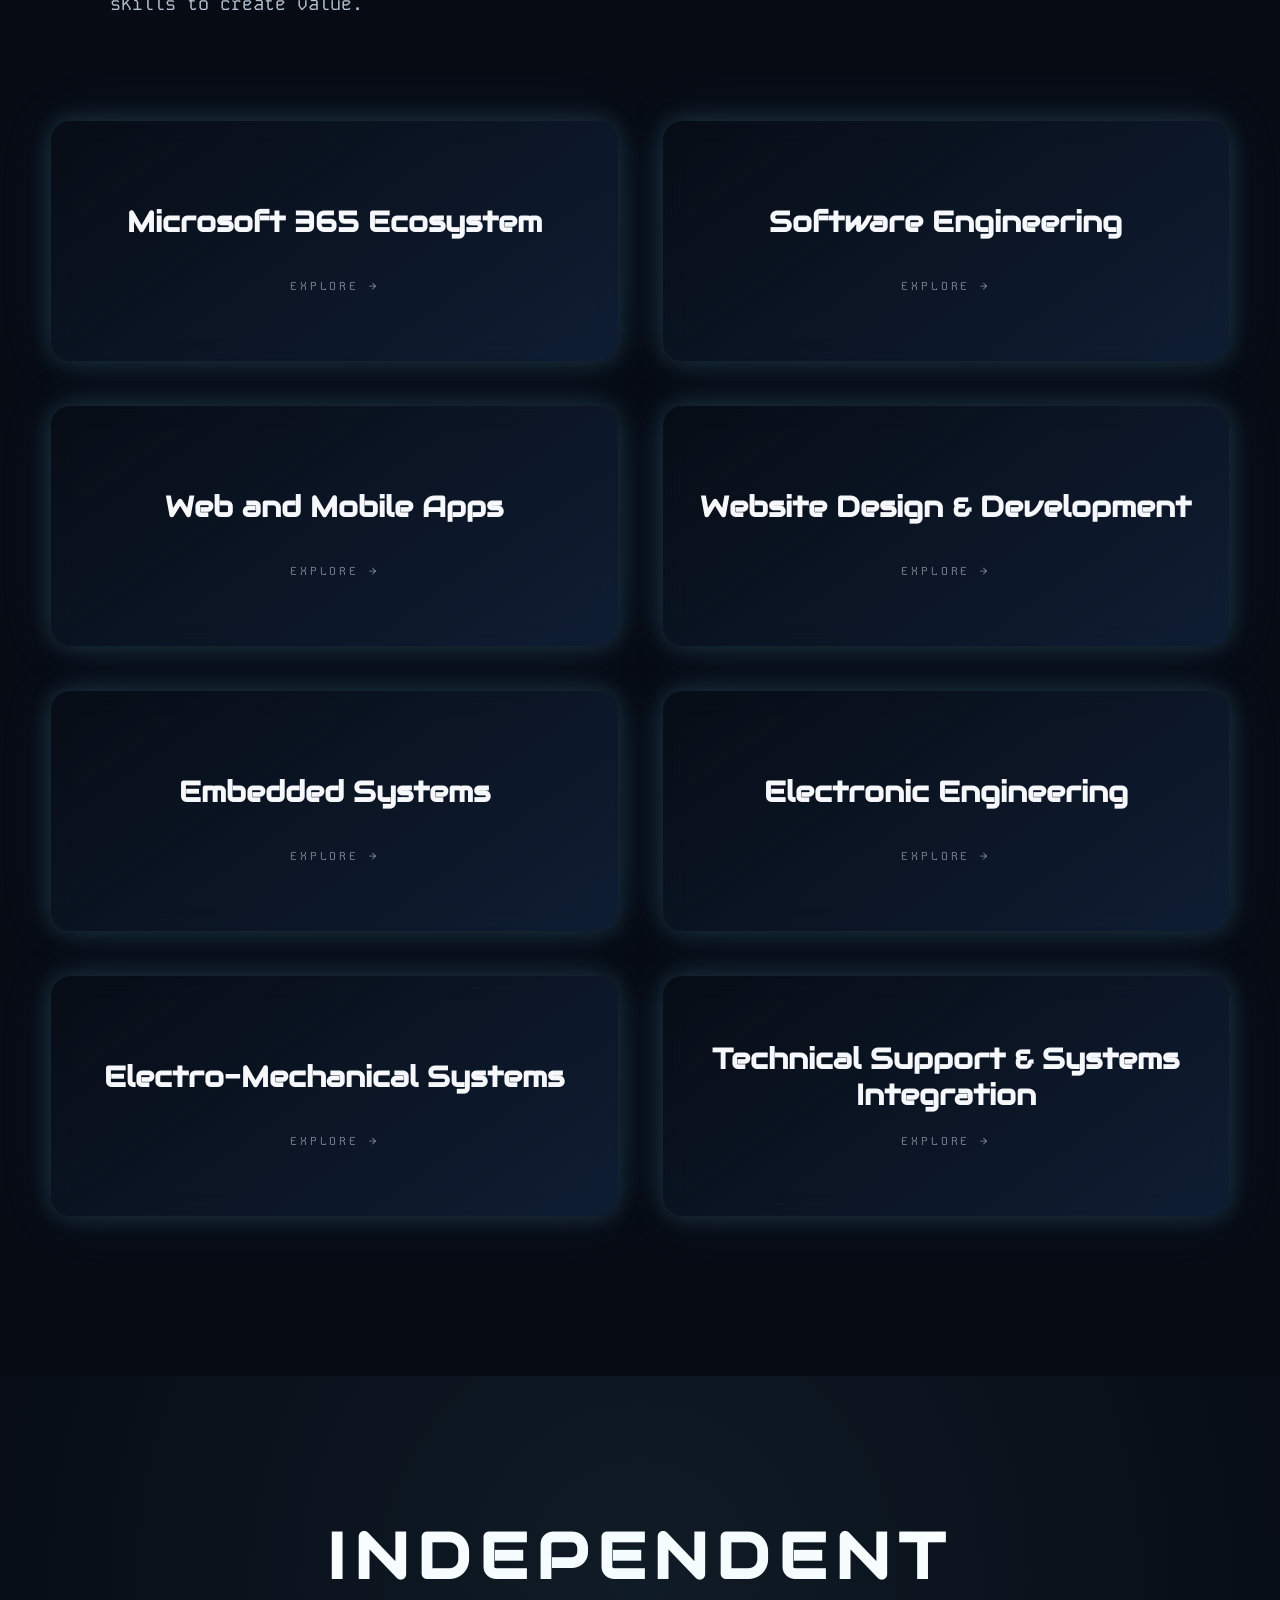
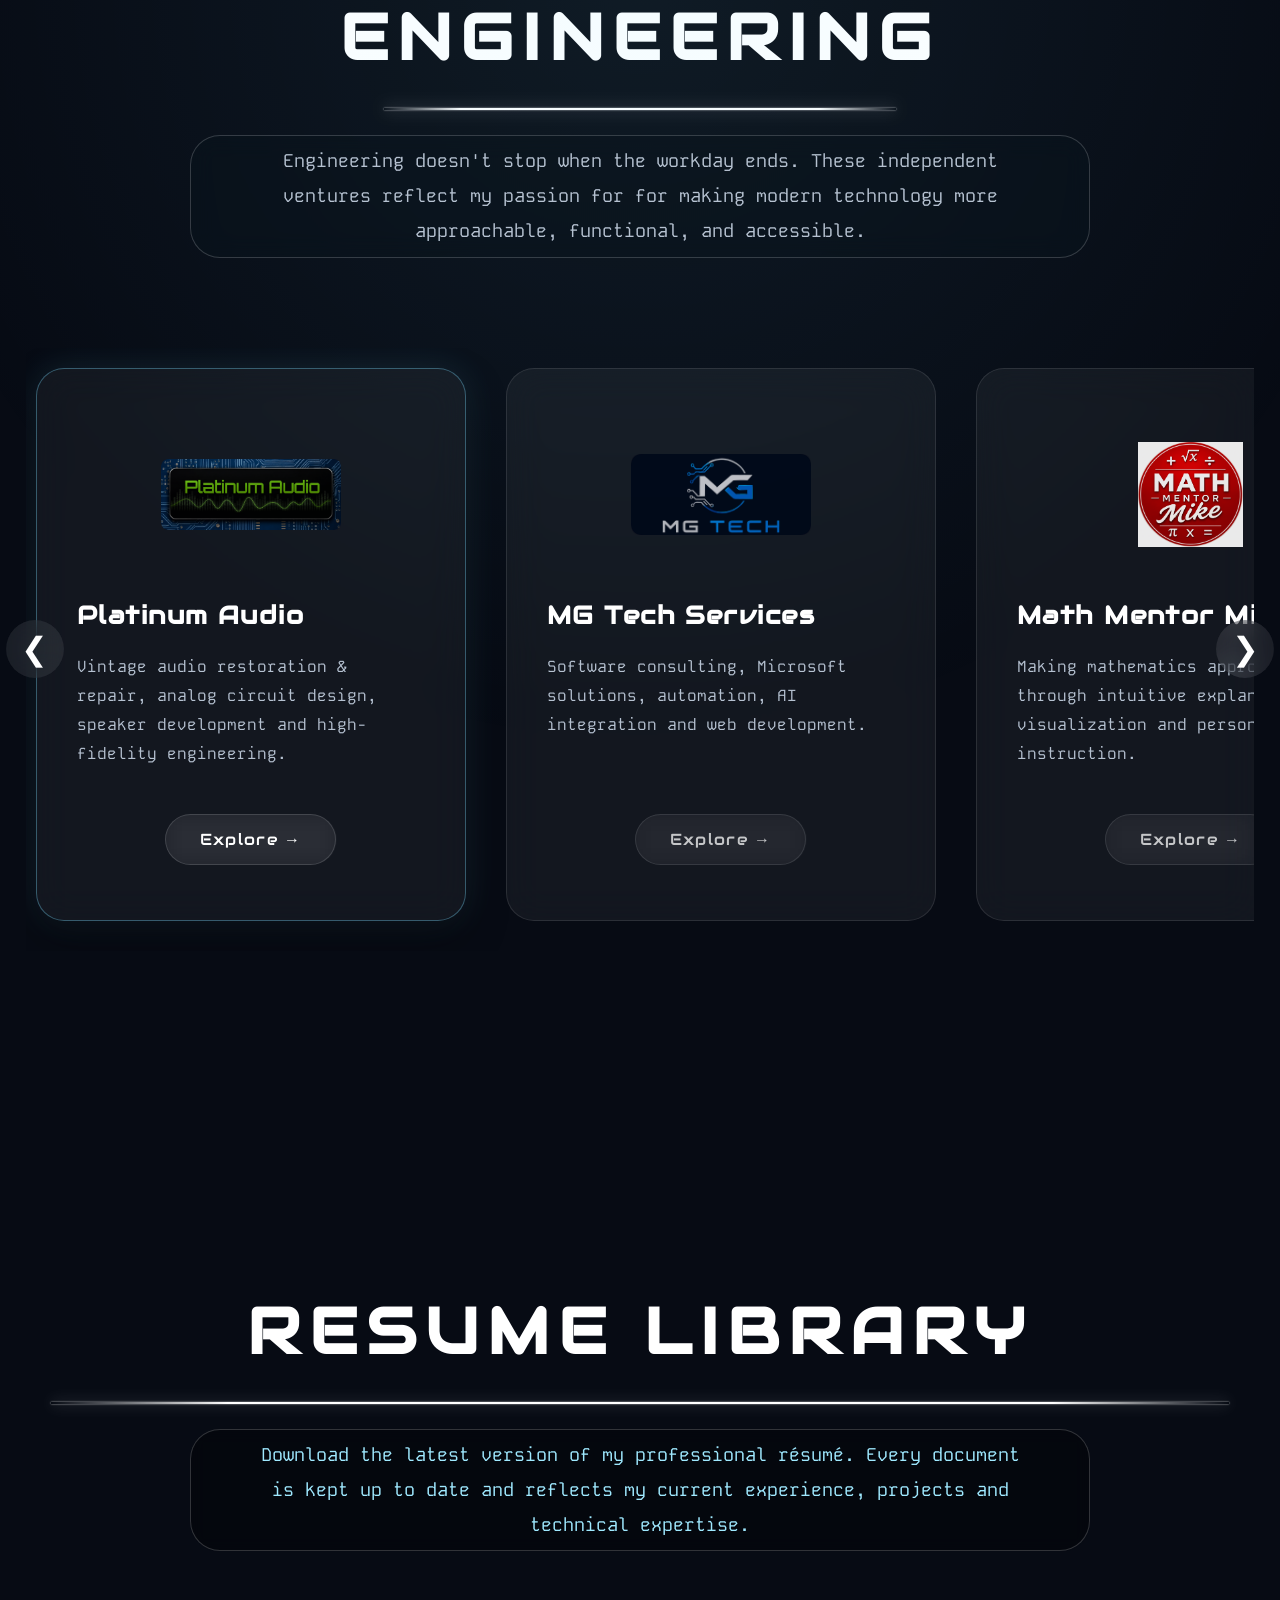
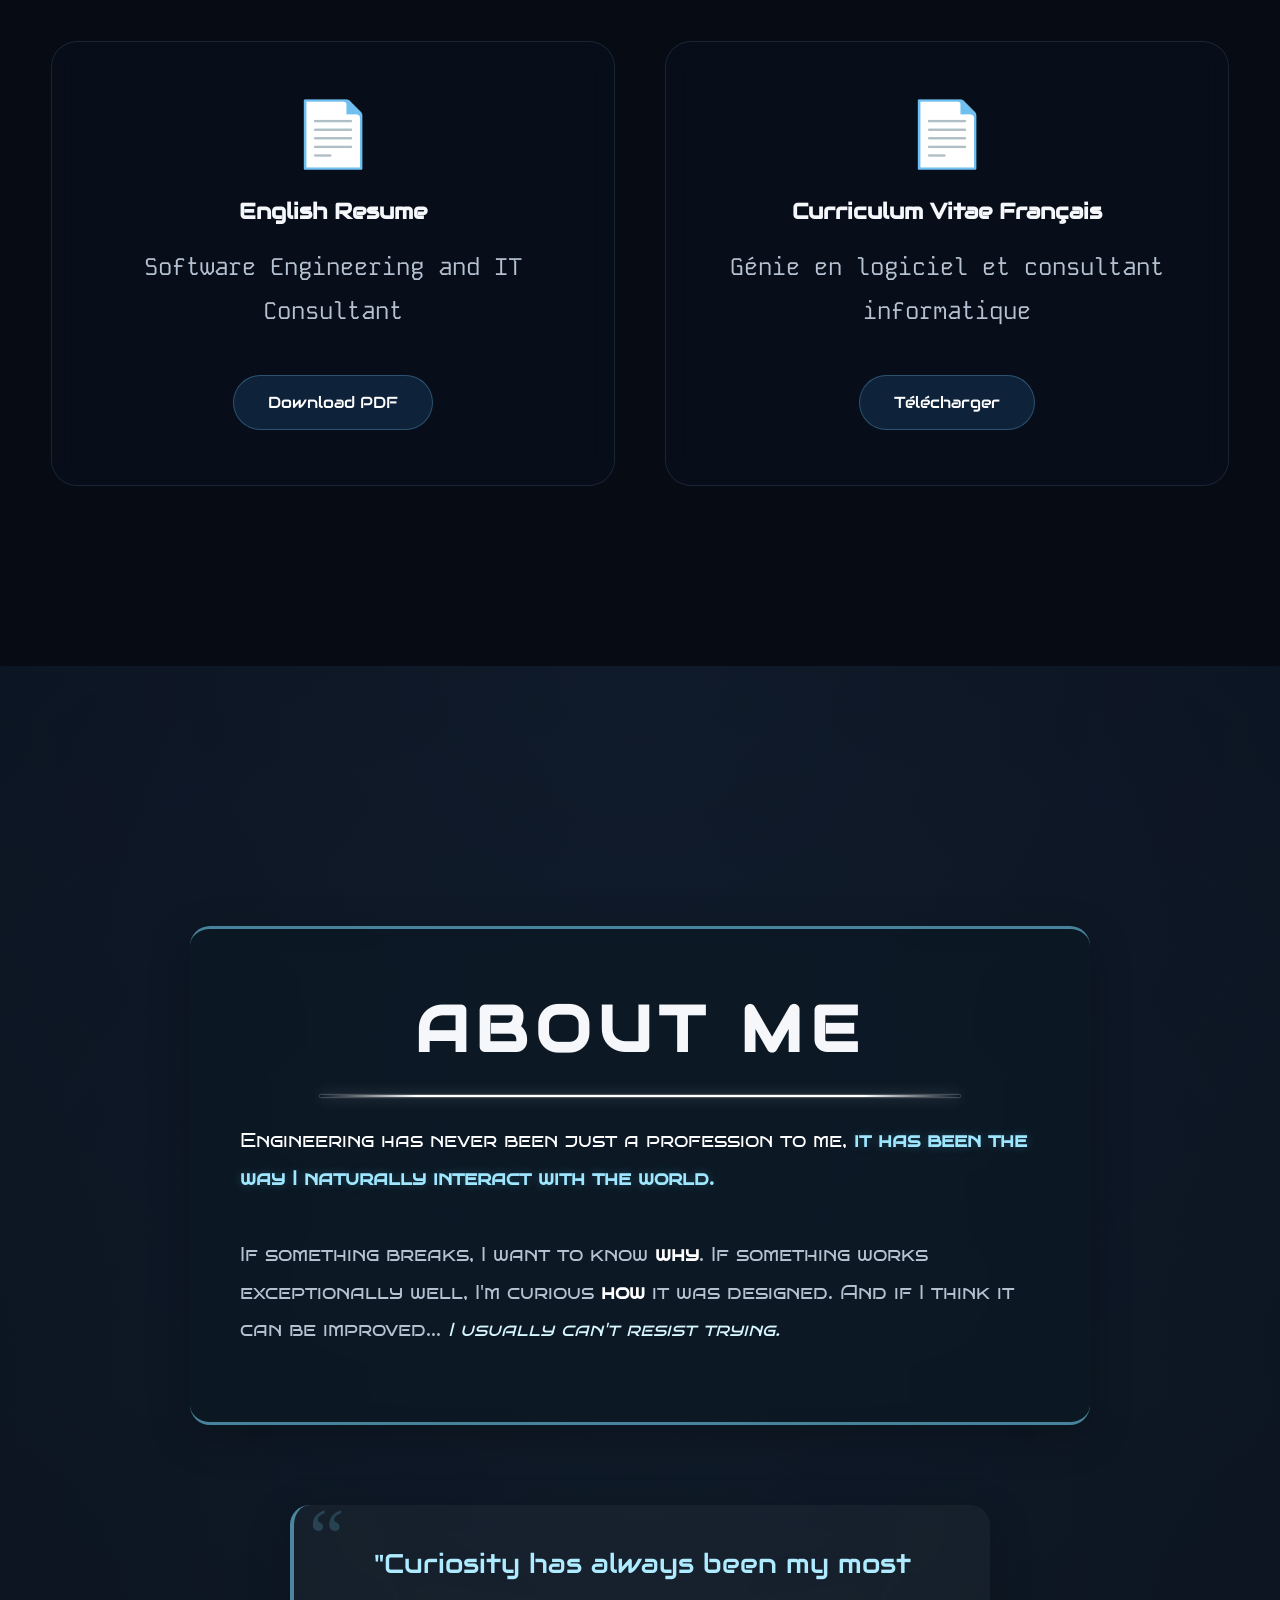
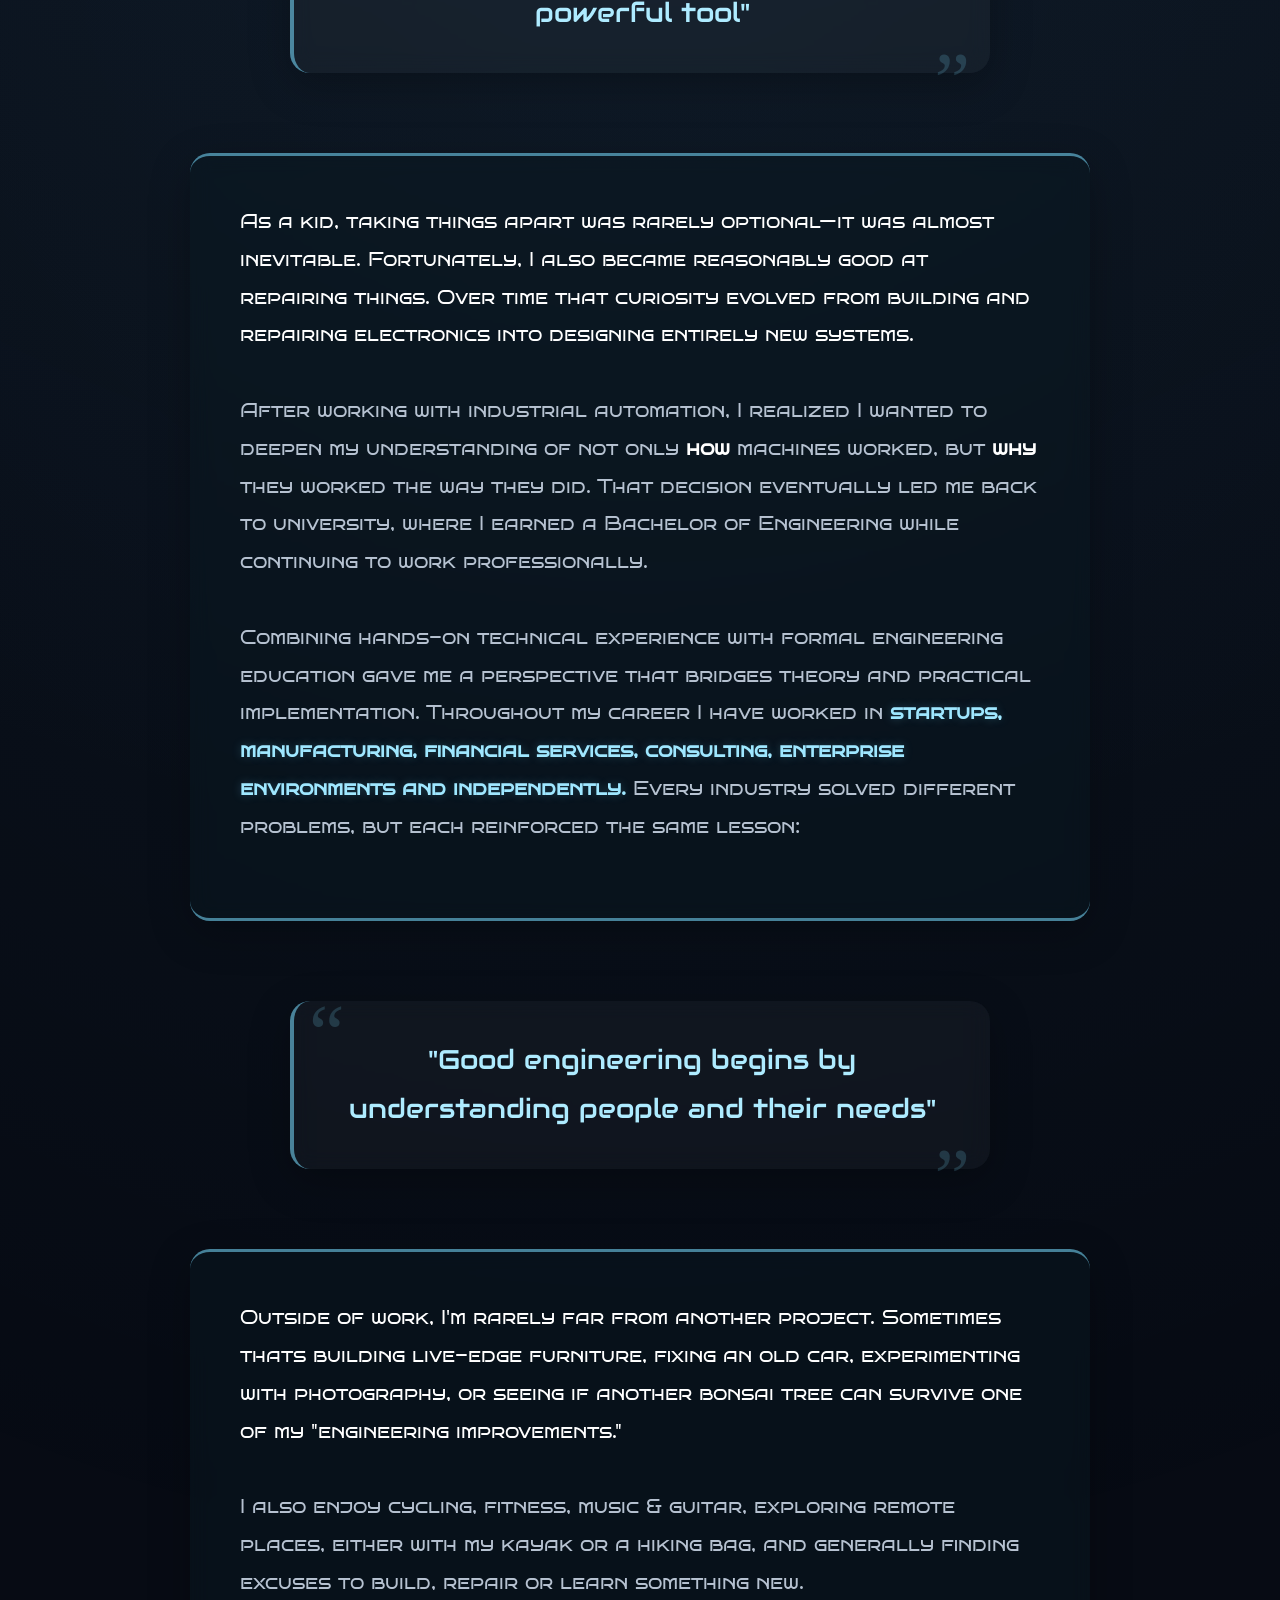
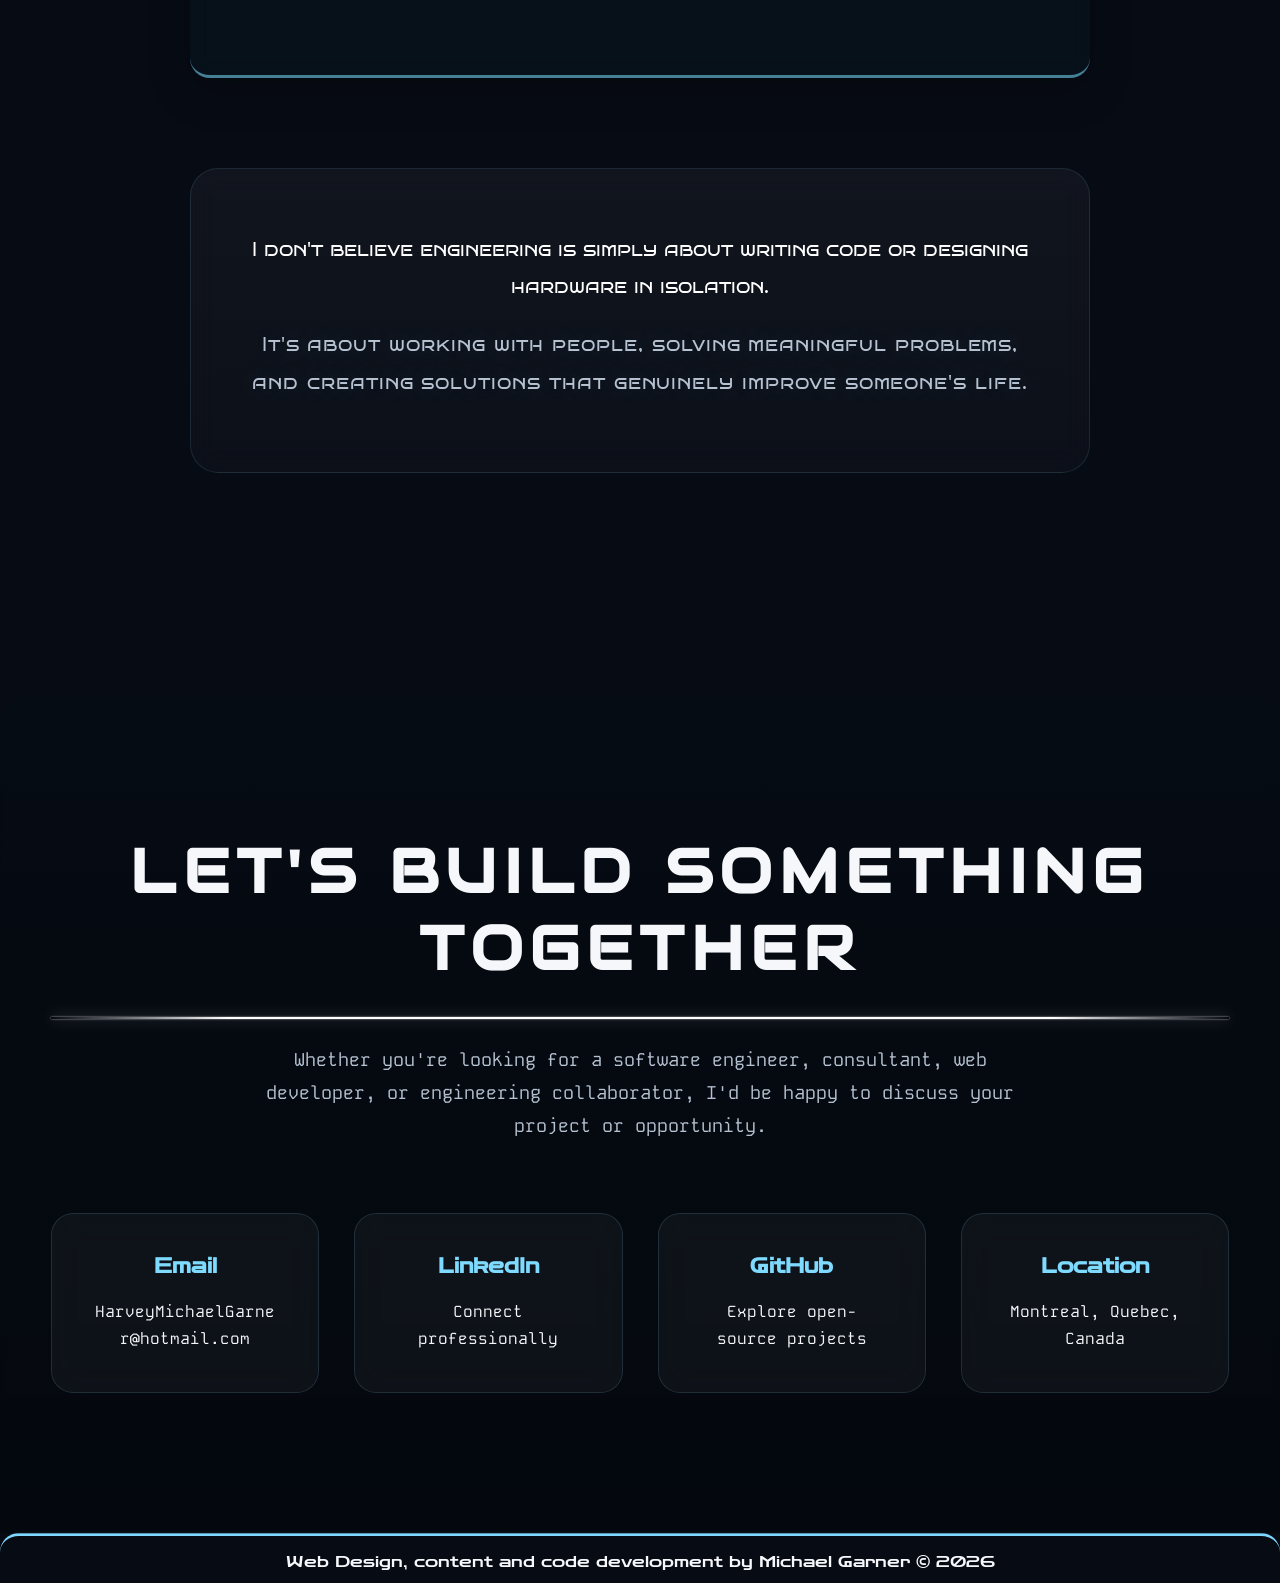
==== commit 4315b6d9: "cv fix" ====
--- a/index.html
+++ b/index.html
@@ -995,7 +995,7 @@
                             Software Engineering and IT Consultant
                         </p>
                         <a class="resumeButton"
-                            href="cv/CV Michael Garner 2026 - Software Engineer and IT Consultant (NO PHONE NUMBER).pdf"
+                            href="CV/CV Michael Garner 2026 - Software Engineer and IT Consultant (NO PHONE NUMBER).pdf"
                             download>
                             Download PDF
                         </a>
--- a/styles/resume.css
+++ b/styles/resume.css
@@ -19,7 +19,7 @@
 
 .divider-line-resume {
     /* Dimensions & Positioning */
-    width: 80dvw;
+    width: 100%;
     height: 2px;
     z-index: 200000;
     margin-left: auto;
--- a/styles/about.css
+++ b/styles/about.css
@@ -61,6 +61,9 @@
     backdrop-filter: blur(10px);
     border-radius: 20px;
     box-shadow: 0 12px 40px rgba(0, 0, 0, .25);
+
+    border-top: 3px solid rgba(120, 220, 255, .55);
+    border-bottom: 3px solid rgba(120, 220, 255, .55);
 }
 
 .aboutStory p {
